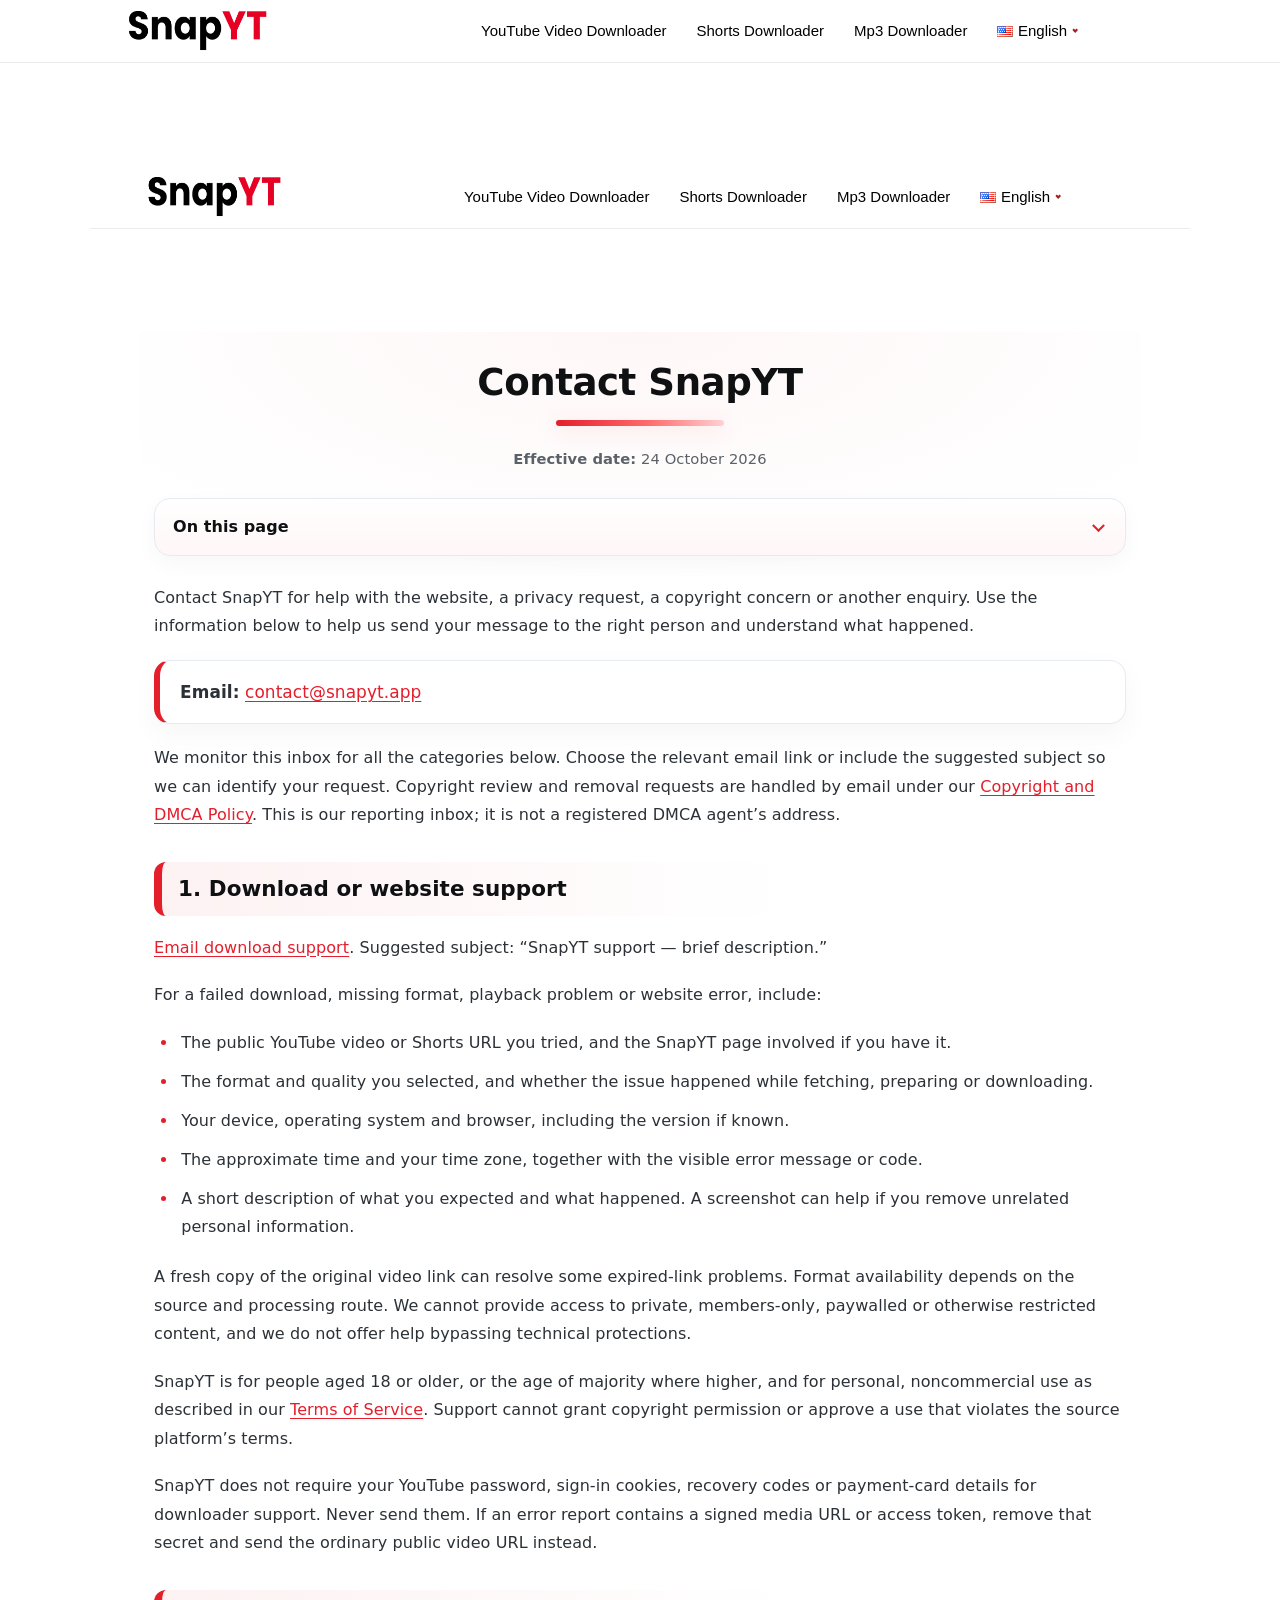
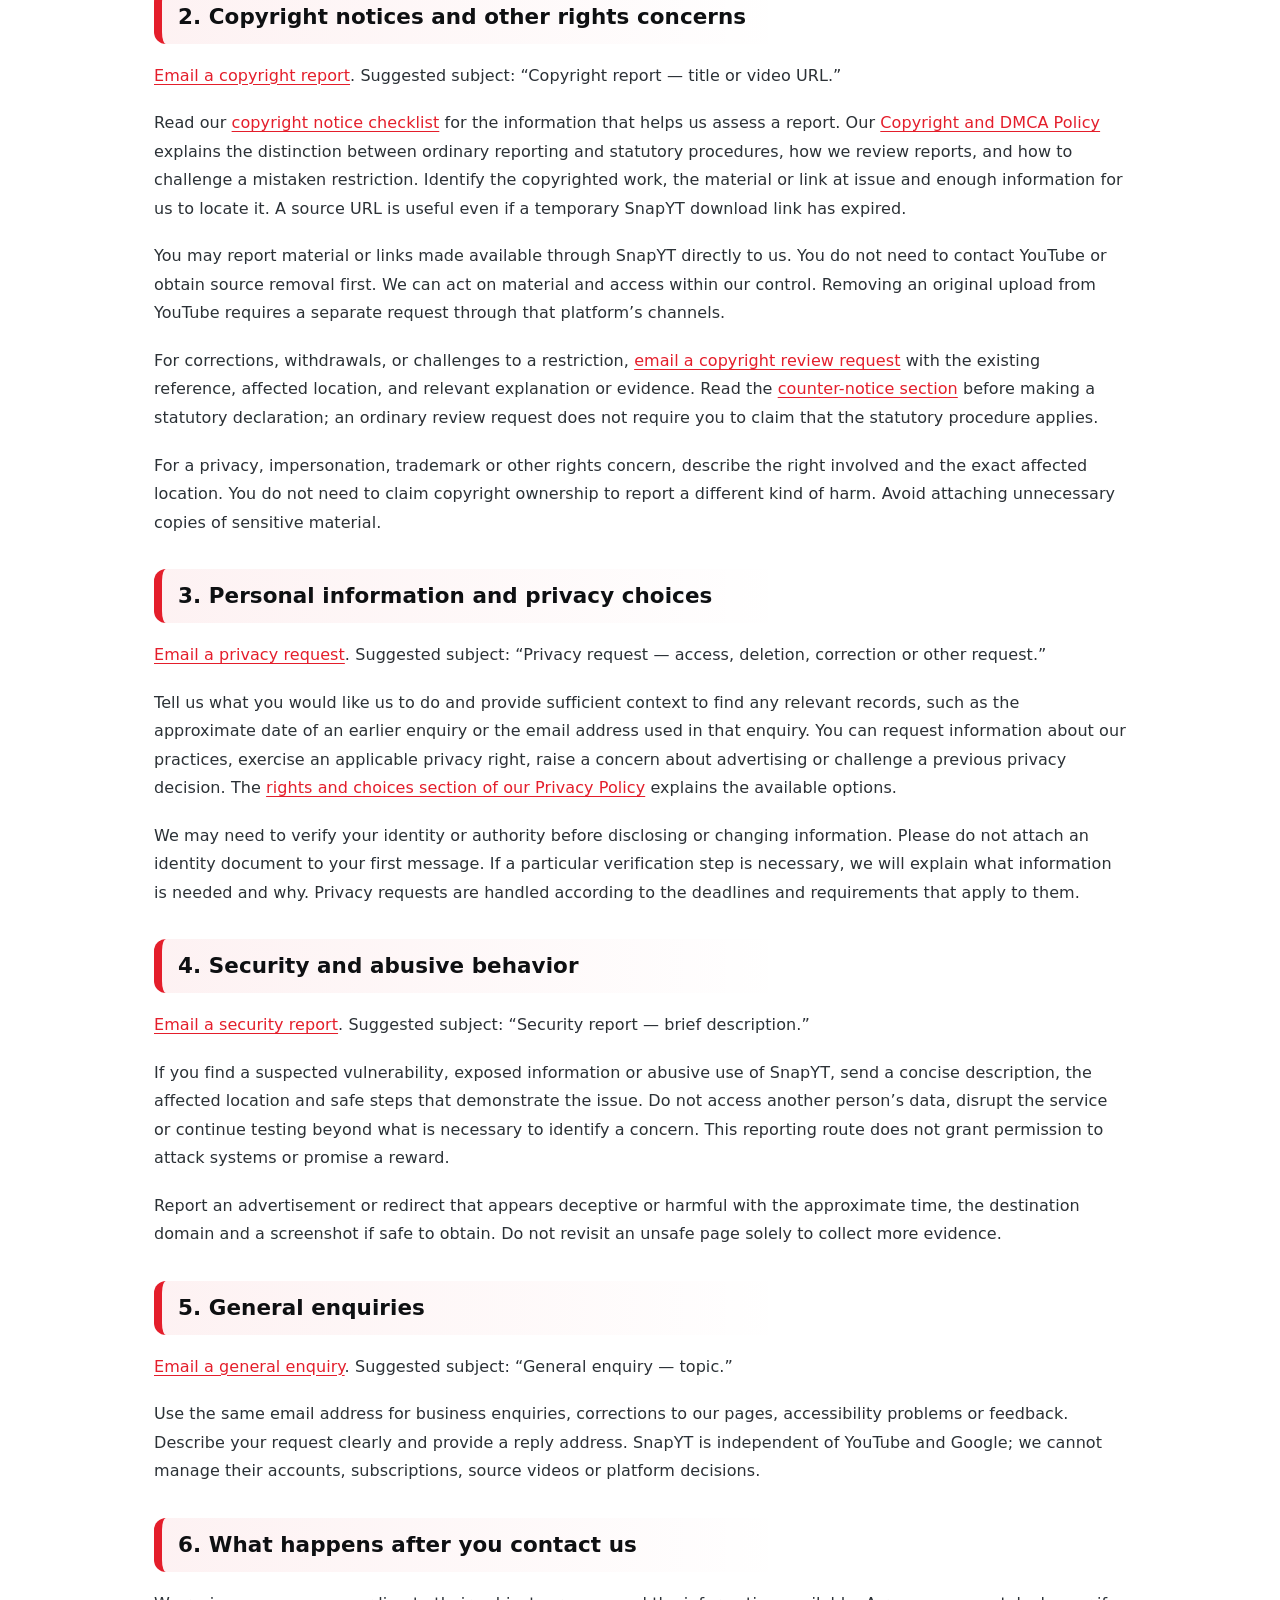
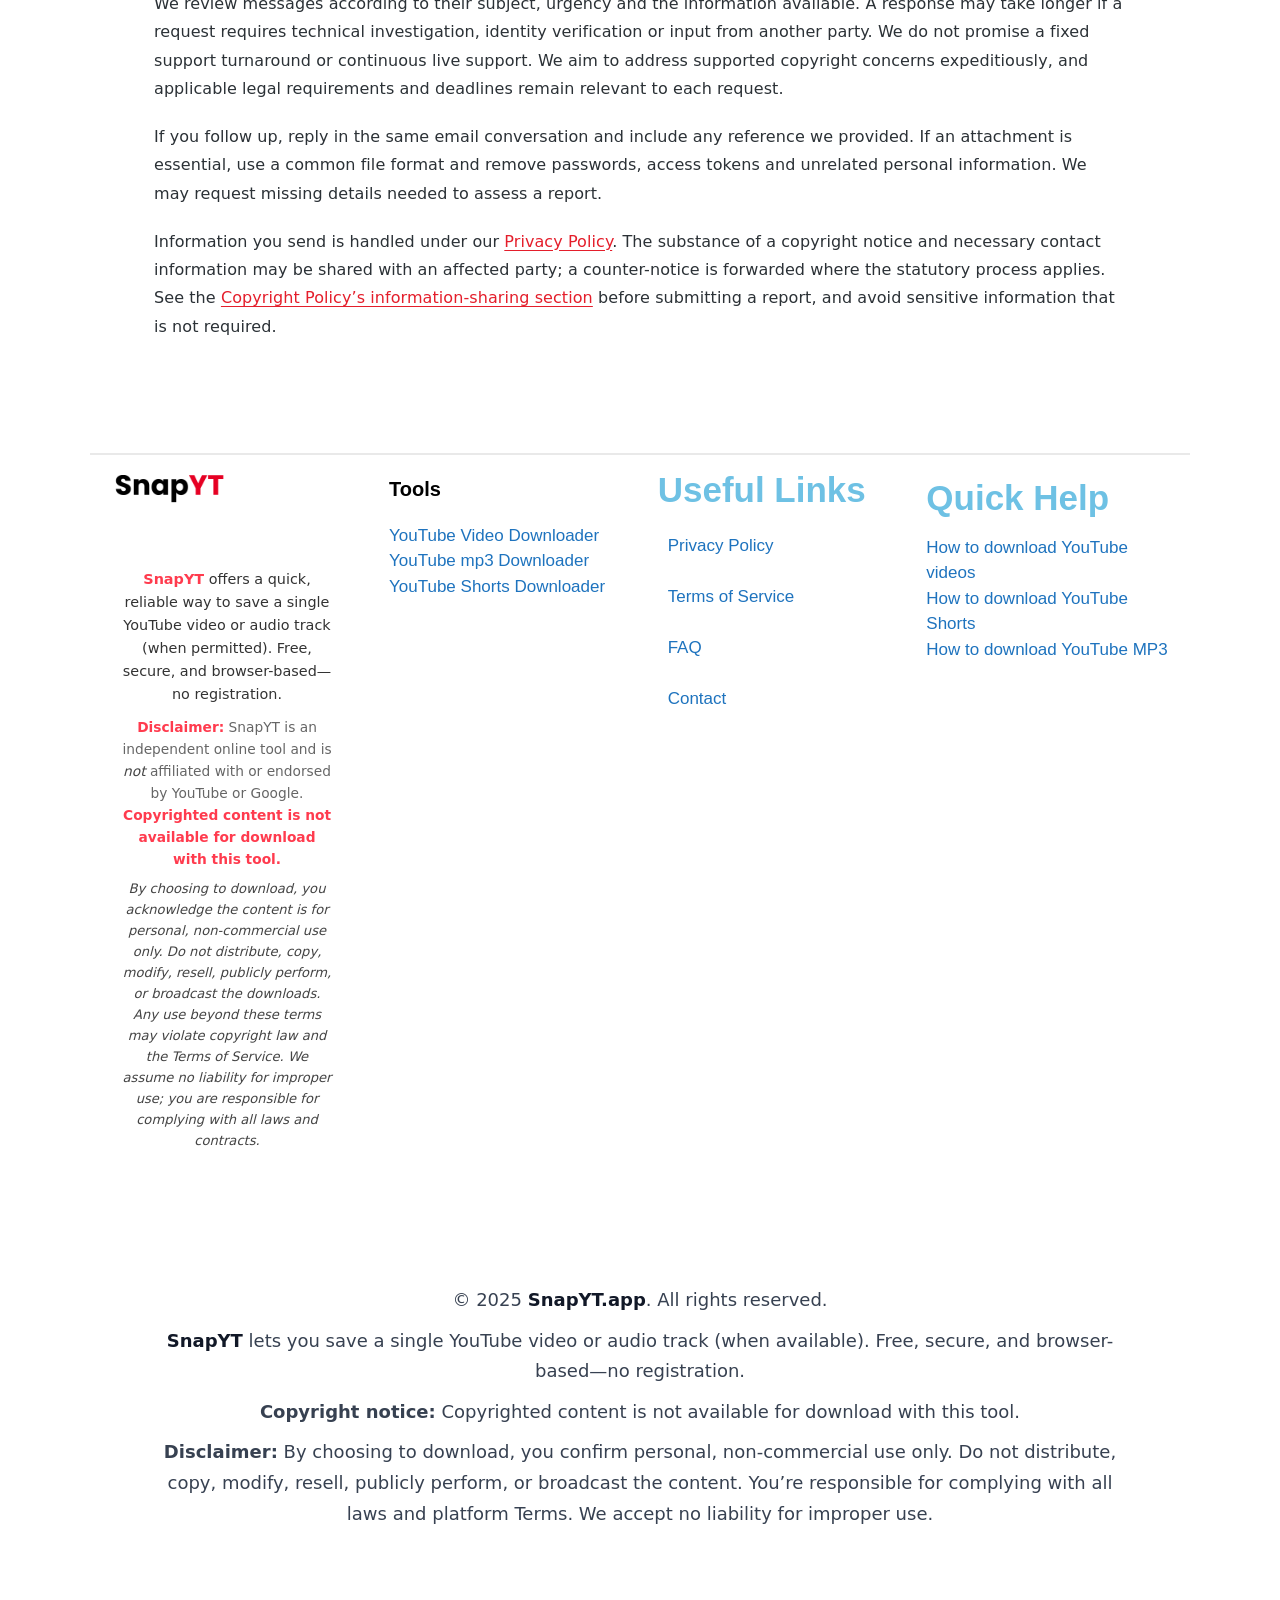
==== contact/index.html @ c09898b3 "Mirror SnapYT landing page as static YouTube-tool site" ====
<!DOCTYPE html>
<html lang="en-US">
<head>
	<meta charset="UTF-8">
	<meta name='robots' content='noindex, nofollow' />
<meta name="viewport" content="width=device-width, initial-scale=1">
	<!-- This site is optimized with the Yoast SEO plugin v28.6 - https://yoast.com/product/yoast-seo-wordpress/ -->
	<title>Contact - SnapYT.App</title>
	<meta property="og:locale" content="en_US" />
	<meta property="og:type" content="article" />
	<meta property="og:title" content="Contact - SnapYT.App" />
	<meta property="og:description" content="Contact SnapYT Effective date: 24 October 2026 On this page 1. Download or website support 2. Copyright notices and other rights concerns 3. Personal information and privacy choices 4. Security and abusive behavior 5. General enquiries 6. What happens after you contact us Contact SnapYT for help with the website, a privacy request, a copyright ... Read more" />
	<meta property="og:url" content="index.html" />
	<meta property="og:site_name" content="SnapYT.App" />
	<meta property="article:modified_time" content="2026-10-23T21:21:05+00:00" />
	<meta property="og:image" content="../wp-content/uploads/2025/10/Screenshot-2025-10-27-at-2.28.49-AM-scaled.png" />
	<meta property="og:image:width" content="2560" />
	<meta property="og:image:height" content="1422" />
	<meta property="og:image:type" content="image/png" />
	<meta name="twitter:card" content="summary_large_image" />
	<meta name="twitter:label1" content="Est. reading time" />
	<meta name="twitter:data1" content="5 minutes" />
	<script type="application/ld+json" class="yoast-schema-graph">{"@context":"https:\/\/schema.org","@graph":[{"@type":"WebPage","@id":"https:\/\/www.snapyt.app\/contact\/","url":"https:\/\/www.snapyt.app\/contact\/","name":"Contact - SnapYT.App","isPartOf":{"@id":"https:\/\/www.snapyt.app\/#website"},"datePublished":"2026-10-23T21:20:46+00:00","dateModified":"2026-10-23T21:21:05+00:00","breadcrumb":{"@id":"https:\/\/www.snapyt.app\/contact\/#breadcrumb"},"inLanguage":"en-US","potentialAction":[{"@type":"ReadAction","target":["https:\/\/www.snapyt.app\/contact\/"]}]},{"@type":"BreadcrumbList","@id":"https:\/\/www.snapyt.app\/contact\/#breadcrumb","itemListElement":[{"@type":"ListItem","position":1,"name":"Home","item":"https:\/\/www.snapyt.app\/"},{"@type":"ListItem","position":2,"name":"Contact"}]},{"@type":"WebSite","@id":"https:\/\/www.snapyt.app\/#website","url":"https:\/\/www.snapyt.app\/","name":"SnapYT","description":"Save YouTube videos fast with SnapYT: paste a link to get MP4 or audio. HD\/4K when available. Private, no login; works on mobile &amp; desktop.","publisher":{"@id":"https:\/\/www.snapyt.app\/#organization"},"alternateName":"YouTube Downloader","potentialAction":[{"@type":"SearchAction","target":{"@type":"EntryPoint","urlTemplate":"https:\/\/www.snapyt.app\/?s={search_term_string}"},"query-input":{"@type":"PropertyValueSpecification","valueRequired":true,"valueName":"search_term_string"}}],"inLanguage":"en-US"},{"@type":"Organization","@id":"https:\/\/www.snapyt.app\/#organization","name":"SnapYT","alternateName":"YouTube Downloader","url":"https:\/\/www.snapyt.app\/","logo":{"@type":"ImageObject","inLanguage":"en-US","@id":"https:\/\/www.snapyt.app\/#\/schema\/logo\/image\/","url":"wp-content/uploads\/2025\/10\/Copy-of-Copy-of-Copy-of-SnapSave2.png","contentUrl":"wp-content/uploads\/2025\/10\/Copy-of-Copy-of-Copy-of-SnapSave2.png","width":350,"height":70,"caption":"SnapYT"},"image":{"@id":"https:\/\/www.snapyt.app\/#\/schema\/logo\/image\/"}}]}</script>
	<!-- / Yoast SEO plugin. -->






<style id="wp-img-auto-sizes-contain-inline-css">
img:is([sizes=auto i],[sizes^="auto," i]){contain-intrinsic-size:3000px 1500px}
/*# sourceURL=wp-img-auto-sizes-contain-inline-css */
</style>
<link rel='stylesheet' id='wp-block-library-css' href='../wp-includes/css/dist/block-library/style.min.css' media='all' />
<style id="classic-theme-styles-inline-css">
/*! This file is auto-generated */
.wp-block-button__link{color:#fff;background-color:#32373c;border-radius:9999px;box-shadow:none;text-decoration:none;padding:calc(.667em + 2px) calc(1.333em + 2px);font-size:1.125em}.wp-block-file__button{background:#32373c;color:#fff;text-decoration:none}
/*# sourceURL=/wp-includes/css/classic-themes.min.css */
</style>
<style id="global-styles-inline-css">
:root{--wp--preset--aspect-ratio--square: 1;--wp--preset--aspect-ratio--4-3: 4/3;--wp--preset--aspect-ratio--3-4: 3/4;--wp--preset--aspect-ratio--3-2: 3/2;--wp--preset--aspect-ratio--2-3: 2/3;--wp--preset--aspect-ratio--16-9: 16/9;--wp--preset--aspect-ratio--9-16: 9/16;--wp--preset--color--black: #000000;--wp--preset--color--cyan-bluish-gray: #abb8c3;--wp--preset--color--white: #ffffff;--wp--preset--color--pale-pink: #f78da7;--wp--preset--color--vivid-red: #cf2e2e;--wp--preset--color--luminous-vivid-orange: #ff6900;--wp--preset--color--luminous-vivid-amber: #fcb900;--wp--preset--color--light-green-cyan: #7bdcb5;--wp--preset--color--vivid-green-cyan: #00d084;--wp--preset--color--pale-cyan-blue: #8ed1fc;--wp--preset--color--vivid-cyan-blue: #0693e3;--wp--preset--color--vivid-purple: #9b51e0;--wp--preset--color--contrast: var(--contrast);--wp--preset--color--contrast-2: var(--contrast-2);--wp--preset--color--contrast-3: var(--contrast-3);--wp--preset--color--base: var(--base);--wp--preset--color--base-2: var(--base-2);--wp--preset--color--base-3: var(--base-3);--wp--preset--color--accent: var(--accent);--wp--preset--gradient--vivid-cyan-blue-to-vivid-purple: linear-gradient(135deg,rgb(6,147,227) 0%,rgb(155,81,224) 100%);--wp--preset--gradient--light-green-cyan-to-vivid-green-cyan: linear-gradient(135deg,rgb(122,220,180) 0%,rgb(0,208,130) 100%);--wp--preset--gradient--luminous-vivid-amber-to-luminous-vivid-orange: linear-gradient(135deg,rgb(252,185,0) 0%,rgb(255,105,0) 100%);--wp--preset--gradient--luminous-vivid-orange-to-vivid-red: linear-gradient(135deg,rgb(255,105,0) 0%,rgb(207,46,46) 100%);--wp--preset--gradient--very-light-gray-to-cyan-bluish-gray: linear-gradient(135deg,rgb(238,238,238) 0%,rgb(169,184,195) 100%);--wp--preset--gradient--cool-to-warm-spectrum: linear-gradient(135deg,rgb(74,234,220) 0%,rgb(151,120,209) 20%,rgb(207,42,186) 40%,rgb(238,44,130) 60%,rgb(251,105,98) 80%,rgb(254,248,76) 100%);--wp--preset--gradient--blush-light-purple: linear-gradient(135deg,rgb(255,206,236) 0%,rgb(152,150,240) 100%);--wp--preset--gradient--blush-bordeaux: linear-gradient(135deg,rgb(254,205,165) 0%,rgb(254,45,45) 50%,rgb(107,0,62) 100%);--wp--preset--gradient--luminous-dusk: linear-gradient(135deg,rgb(255,203,112) 0%,rgb(199,81,192) 50%,rgb(65,88,208) 100%);--wp--preset--gradient--pale-ocean: linear-gradient(135deg,rgb(255,245,203) 0%,rgb(182,227,212) 50%,rgb(51,167,181) 100%);--wp--preset--gradient--electric-grass: linear-gradient(135deg,rgb(202,248,128) 0%,rgb(113,206,126) 100%);--wp--preset--gradient--midnight: linear-gradient(135deg,rgb(2,3,129) 0%,rgb(40,116,252) 100%);--wp--preset--font-size--small: 13px;--wp--preset--font-size--medium: 20px;--wp--preset--font-size--large: 36px;--wp--preset--font-size--x-large: 42px;--wp--preset--spacing--20: 0.44rem;--wp--preset--spacing--30: 0.67rem;--wp--preset--spacing--40: 1rem;--wp--preset--spacing--50: 1.5rem;--wp--preset--spacing--60: 2.25rem;--wp--preset--spacing--70: 3.38rem;--wp--preset--spacing--80: 5.06rem;--wp--preset--shadow--natural: 6px 6px 9px rgba(0, 0, 0, 0.2);--wp--preset--shadow--deep: 12px 12px 50px rgba(0, 0, 0, 0.4);--wp--preset--shadow--sharp: 6px 6px 0px rgba(0, 0, 0, 0.2);--wp--preset--shadow--outlined: 6px 6px 0px -3px rgb(255, 255, 255), 6px 6px rgb(0, 0, 0);--wp--preset--shadow--crisp: 6px 6px 0px rgb(0, 0, 0);}.wp-block-button{--wp--preset--dimension--25: 25%;--wp--preset--dimension--50: 50%;--wp--preset--dimension--75: 75%;--wp--preset--dimension--100: 100%;}:where(body) { margin: 0; }:where(.is-layout-flex){gap: 0.5em;}:where(.is-layout-grid){gap: 0.5em;}body .is-layout-flex{display: flex;}.is-layout-flex{flex-wrap: wrap;align-items: center;}.is-layout-flex > :is(*, div){margin: 0;}body .is-layout-grid{display: grid;}.is-layout-grid > :is(*, div){margin: 0;}body{padding-top: 0px;padding-right: 0px;padding-bottom: 0px;padding-left: 0px;}:root :where(.wp-element-button, .wp-block-button__link){background-color: #32373c;border-width: 0;color: #fff;font-family: inherit;font-size: inherit;font-style: inherit;font-weight: inherit;letter-spacing: inherit;line-height: inherit;padding-top: calc(0.667em + 2px);padding-right: calc(1.333em + 2px);padding-bottom: calc(0.667em + 2px);padding-left: calc(1.333em + 2px);text-decoration: none;text-transform: inherit;}.has-black-color{color: var(--wp--preset--color--black) !important;}.has-cyan-bluish-gray-color{color: var(--wp--preset--color--cyan-bluish-gray) !important;}.has-white-color{color: var(--wp--preset--color--white) !important;}.has-pale-pink-color{color: var(--wp--preset--color--pale-pink) !important;}.has-vivid-red-color{color: var(--wp--preset--color--vivid-red) !important;}.has-luminous-vivid-orange-color{color: var(--wp--preset--color--luminous-vivid-orange) !important;}.has-luminous-vivid-amber-color{color: var(--wp--preset--color--luminous-vivid-amber) !important;}.has-light-green-cyan-color{color: var(--wp--preset--color--light-green-cyan) !important;}.has-vivid-green-cyan-color{color: var(--wp--preset--color--vivid-green-cyan) !important;}.has-pale-cyan-blue-color{color: var(--wp--preset--color--pale-cyan-blue) !important;}.has-vivid-cyan-blue-color{color: var(--wp--preset--color--vivid-cyan-blue) !important;}.has-vivid-purple-color{color: var(--wp--preset--color--vivid-purple) !important;}.has-contrast-color{color: var(--wp--preset--color--contrast) !important;}.has-contrast-2-color{color: var(--wp--preset--color--contrast-2) !important;}.has-contrast-3-color{color: var(--wp--preset--color--contrast-3) !important;}.has-base-color{color: var(--wp--preset--color--base) !important;}.has-base-2-color{color: var(--wp--preset--color--base-2) !important;}.has-base-3-color{color: var(--wp--preset--color--base-3) !important;}.has-accent-color{color: var(--wp--preset--color--accent) !important;}.has-black-background-color{background-color: var(--wp--preset--color--black) !important;}.has-cyan-bluish-gray-background-color{background-color: var(--wp--preset--color--cyan-bluish-gray) !important;}.has-white-background-color{background-color: var(--wp--preset--color--white) !important;}.has-pale-pink-background-color{background-color: var(--wp--preset--color--pale-pink) !important;}.has-vivid-red-background-color{background-color: var(--wp--preset--color--vivid-red) !important;}.has-luminous-vivid-orange-background-color{background-color: var(--wp--preset--color--luminous-vivid-orange) !important;}.has-luminous-vivid-amber-background-color{background-color: var(--wp--preset--color--luminous-vivid-amber) !important;}.has-light-green-cyan-background-color{background-color: var(--wp--preset--color--light-green-cyan) !important;}.has-vivid-green-cyan-background-color{background-color: var(--wp--preset--color--vivid-green-cyan) !important;}.has-pale-cyan-blue-background-color{background-color: var(--wp--preset--color--pale-cyan-blue) !important;}.has-vivid-cyan-blue-background-color{background-color: var(--wp--preset--color--vivid-cyan-blue) !important;}.has-vivid-purple-background-color{background-color: var(--wp--preset--color--vivid-purple) !important;}.has-contrast-background-color{background-color: var(--wp--preset--color--contrast) !important;}.has-contrast-2-background-color{background-color: var(--wp--preset--color--contrast-2) !important;}.has-contrast-3-background-color{background-color: var(--wp--preset--color--contrast-3) !important;}.has-base-background-color{background-color: var(--wp--preset--color--base) !important;}.has-base-2-background-color{background-color: var(--wp--preset--color--base-2) !important;}.has-base-3-background-color{background-color: var(--wp--preset--color--base-3) !important;}.has-accent-background-color{background-color: var(--wp--preset--color--accent) !important;}.has-black-border-color{border-color: var(--wp--preset--color--black) !important;}.has-cyan-bluish-gray-border-color{border-color: var(--wp--preset--color--cyan-bluish-gray) !important;}.has-white-border-color{border-color: var(--wp--preset--color--white) !important;}.has-pale-pink-border-color{border-color: var(--wp--preset--color--pale-pink) !important;}.has-vivid-red-border-color{border-color: var(--wp--preset--color--vivid-red) !important;}.has-luminous-vivid-orange-border-color{border-color: var(--wp--preset--color--luminous-vivid-orange) !important;}.has-luminous-vivid-amber-border-color{border-color: var(--wp--preset--color--luminous-vivid-amber) !important;}.has-light-green-cyan-border-color{border-color: var(--wp--preset--color--light-green-cyan) !important;}.has-vivid-green-cyan-border-color{border-color: var(--wp--preset--color--vivid-green-cyan) !important;}.has-pale-cyan-blue-border-color{border-color: var(--wp--preset--color--pale-cyan-blue) !important;}.has-vivid-cyan-blue-border-color{border-color: var(--wp--preset--color--vivid-cyan-blue) !important;}.has-vivid-purple-border-color{border-color: var(--wp--preset--color--vivid-purple) !important;}.has-contrast-border-color{border-color: var(--wp--preset--color--contrast) !important;}.has-contrast-2-border-color{border-color: var(--wp--preset--color--contrast-2) !important;}.has-contrast-3-border-color{border-color: var(--wp--preset--color--contrast-3) !important;}.has-base-border-color{border-color: var(--wp--preset--color--base) !important;}.has-base-2-border-color{border-color: var(--wp--preset--color--base-2) !important;}.has-base-3-border-color{border-color: var(--wp--preset--color--base-3) !important;}.has-accent-border-color{border-color: var(--wp--preset--color--accent) !important;}.has-vivid-cyan-blue-to-vivid-purple-gradient-background{background: var(--wp--preset--gradient--vivid-cyan-blue-to-vivid-purple) !important;}.has-light-green-cyan-to-vivid-green-cyan-gradient-background{background: var(--wp--preset--gradient--light-green-cyan-to-vivid-green-cyan) !important;}.has-luminous-vivid-amber-to-luminous-vivid-orange-gradient-background{background: var(--wp--preset--gradient--luminous-vivid-amber-to-luminous-vivid-orange) !important;}.has-luminous-vivid-orange-to-vivid-red-gradient-background{background: var(--wp--preset--gradient--luminous-vivid-orange-to-vivid-red) !important;}.has-very-light-gray-to-cyan-bluish-gray-gradient-background{background: var(--wp--preset--gradient--very-light-gray-to-cyan-bluish-gray) !important;}.has-cool-to-warm-spectrum-gradient-background{background: var(--wp--preset--gradient--cool-to-warm-spectrum) !important;}.has-blush-light-purple-gradient-background{background: var(--wp--preset--gradient--blush-light-purple) !important;}.has-blush-bordeaux-gradient-background{background: var(--wp--preset--gradient--blush-bordeaux) !important;}.has-luminous-dusk-gradient-background{background: var(--wp--preset--gradient--luminous-dusk) !important;}.has-pale-ocean-gradient-background{background: var(--wp--preset--gradient--pale-ocean) !important;}.has-electric-grass-gradient-background{background: var(--wp--preset--gradient--electric-grass) !important;}.has-midnight-gradient-background{background: var(--wp--preset--gradient--midnight) !important;}.has-small-font-size{font-size: var(--wp--preset--font-size--small) !important;}.has-medium-font-size{font-size: var(--wp--preset--font-size--medium) !important;}.has-large-font-size{font-size: var(--wp--preset--font-size--large) !important;}.has-x-large-font-size{font-size: var(--wp--preset--font-size--x-large) !important;}
:root :where(.wp-block-icon svg){width: 24px;}
:where(.wp-block-gallery.is-layout-flex){gap: var( --wp--style--gallery-gap-default, var( --gallery-block--gutter-size, var( --wp--style--block-gap, 0.5em ) ) );}:where(.wp-block-gallery.is-layout-grid){gap: var( --wp--style--gallery-gap-default, var( --gallery-block--gutter-size, var( --wp--style--block-gap, 0.5em ) ) );}
:where(.wp-block-latest-posts.is-layout-flex){gap: 1.25em;}:where(.wp-block-latest-posts.is-layout-grid){gap: 1.25em;}
:where(.wp-block-post-template.is-layout-flex){gap: 1.25em;}:where(.wp-block-post-template.is-layout-grid){gap: 1.25em;}
:where(.wp-block-term-template.is-layout-flex){gap: 1.25em;}:where(.wp-block-term-template.is-layout-grid){gap: 1.25em;}
:where(.wp-block-columns.is-layout-flex){gap: 2em;}:where(.wp-block-columns.is-layout-grid){gap: 2em;}
:root :where(.wp-block-pullquote){font-size: 1.5em;line-height: 1.6;}
/*# sourceURL=global-styles-inline-css */
</style>
<link rel='stylesheet' id='video-downloader-styles-css' href='../wp-content/plugins/video-downloader 7/assets/css/style.css' media='all' />
<link rel='stylesheet' id='generate-style-css' href='../wp-content/themes/generatepress/assets/css/main.min.css' media='all' />
<style id="generate-style-inline-css">
body{background-color:#ffffff;color:var(--contrast);}a{color:var(--accent);}a{text-decoration:underline;}.entry-title a, .site-branding a, a.button, .wp-block-button__link, .main-navigation a{text-decoration:none;}a:hover, a:focus, a:active{color:var(--contrast);}.wp-block-group__inner-container{max-width:1200px;margin-left:auto;margin-right:auto;}:root{--contrast:#222222;--contrast-2:#575760;--contrast-3:#b2b2be;--base:#f0f0f0;--base-2:#f7f8f9;--base-3:#ffffff;--accent:#1e73be;}:root .has-contrast-color{color:var(--contrast);}:root .has-contrast-background-color{background-color:var(--contrast);}:root .has-contrast-2-color{color:var(--contrast-2);}:root .has-contrast-2-background-color{background-color:var(--contrast-2);}:root .has-contrast-3-color{color:var(--contrast-3);}:root .has-contrast-3-background-color{background-color:var(--contrast-3);}:root .has-base-color{color:var(--base);}:root .has-base-background-color{background-color:var(--base);}:root .has-base-2-color{color:var(--base-2);}:root .has-base-2-background-color{background-color:var(--base-2);}:root .has-base-3-color{color:var(--base-3);}:root .has-base-3-background-color{background-color:var(--base-3);}:root .has-accent-color{color:var(--accent);}:root .has-accent-background-color{background-color:var(--accent);}.top-bar{background-color:#636363;color:#ffffff;}.top-bar a{color:#ffffff;}.top-bar a:hover{color:#303030;}.site-header{background-color:var(--base-3);}.main-title a,.main-title a:hover{color:var(--contrast);}.site-description{color:var(--contrast-2);}.mobile-menu-control-wrapper .menu-toggle,.mobile-menu-control-wrapper .menu-toggle:hover,.mobile-menu-control-wrapper .menu-toggle:focus,.has-inline-mobile-toggle #site-navigation.toggled{background-color:rgba(0, 0, 0, 0.02);}.main-navigation,.main-navigation ul ul{background-color:var(--base-3);}.main-navigation .main-nav ul li a, .main-navigation .menu-toggle, .main-navigation .menu-bar-items{color:var(--contrast);}.main-navigation .main-nav ul li:not([class*="current-menu-"]):hover > a, .main-navigation .main-nav ul li:not([class*="current-menu-"]):focus > a, .main-navigation .main-nav ul li.sfHover:not([class*="current-menu-"]) > a, .main-navigation .menu-bar-item:hover > a, .main-navigation .menu-bar-item.sfHover > a{color:var(--accent);}button.menu-toggle:hover,button.menu-toggle:focus{color:var(--contrast);}.main-navigation .main-nav ul li[class*="current-menu-"] > a{color:var(--accent);}.navigation-search input[type="search"],.navigation-search input[type="search"]:active, .navigation-search input[type="search"]:focus, .main-navigation .main-nav ul li.search-item.active > a, .main-navigation .menu-bar-items .search-item.active > a{color:var(--accent);}.main-navigation ul ul{background-color:var(--base);}.separate-containers .inside-article, .separate-containers .comments-area, .separate-containers .page-header, .one-container .container, .separate-containers .paging-navigation, .inside-page-header{background-color:var(--base-3);}.entry-title a{color:var(--contrast);}.entry-title a:hover{color:var(--contrast-2);}.entry-meta{color:var(--contrast-2);}.sidebar .widget{background-color:var(--base-3);}.footer-widgets{background-color:var(--base-3);}.site-info{background-color:var(--base-3);}input[type="text"],input[type="email"],input[type="url"],input[type="password"],input[type="search"],input[type="tel"],input[type="number"],textarea,select{color:var(--contrast);background-color:var(--base-2);border-color:var(--base);}input[type="text"]:focus,input[type="email"]:focus,input[type="url"]:focus,input[type="password"]:focus,input[type="search"]:focus,input[type="tel"]:focus,input[type="number"]:focus,textarea:focus,select:focus{color:var(--contrast);background-color:var(--base-2);border-color:var(--contrast-3);}button,html input[type="button"],input[type="reset"],input[type="submit"],a.button,a.wp-block-button__link:not(.has-background){color:#ffffff;background-color:#55555e;}button:hover,html input[type="button"]:hover,input[type="reset"]:hover,input[type="submit"]:hover,a.button:hover,button:focus,html input[type="button"]:focus,input[type="reset"]:focus,input[type="submit"]:focus,a.button:focus,a.wp-block-button__link:not(.has-background):active,a.wp-block-button__link:not(.has-background):focus,a.wp-block-button__link:not(.has-background):hover{color:#ffffff;background-color:#3f4047;}a.generate-back-to-top{background-color:rgba( 0,0,0,0.4 );color:#ffffff;}a.generate-back-to-top:hover,a.generate-back-to-top:focus{background-color:rgba( 0,0,0,0.6 );color:#ffffff;}:root{--gp-search-modal-bg-color:var(--base-3);--gp-search-modal-text-color:var(--contrast);--gp-search-modal-overlay-bg-color:rgba(0,0,0,0.2);}@media (max-width:768px){.main-navigation .menu-bar-item:hover > a, .main-navigation .menu-bar-item.sfHover > a{background:none;color:var(--contrast);}}.nav-below-header .main-navigation .inside-navigation.grid-container, .nav-above-header .main-navigation .inside-navigation.grid-container{padding:0px 20px 0px 20px;}.site-main .wp-block-group__inner-container{padding:40px;}.separate-containers .paging-navigation{padding-top:20px;padding-bottom:20px;}.entry-content .alignwide, body:not(.no-sidebar) .entry-content .alignfull{margin-left:-40px;width:calc(100% + 80px);max-width:calc(100% + 80px);}.rtl .menu-item-has-children .dropdown-menu-toggle{padding-left:20px;}.rtl .main-navigation .main-nav ul li.menu-item-has-children > a{padding-right:20px;}@media (max-width:768px){.separate-containers .inside-article, .separate-containers .comments-area, .separate-containers .page-header, .separate-containers .paging-navigation, .one-container .site-content, .inside-page-header{padding:30px;}.site-main .wp-block-group__inner-container{padding:30px;}.inside-top-bar{padding-right:30px;padding-left:30px;}.inside-header{padding-right:30px;padding-left:30px;}.widget-area .widget{padding-top:30px;padding-right:30px;padding-bottom:30px;padding-left:30px;}.footer-widgets-container{padding-top:30px;padding-right:30px;padding-bottom:30px;padding-left:30px;}.inside-site-info{padding-right:30px;padding-left:30px;}.entry-content .alignwide, body:not(.no-sidebar) .entry-content .alignfull{margin-left:-30px;width:calc(100% + 60px);max-width:calc(100% + 60px);}.one-container .site-main .paging-navigation{margin-bottom:20px;}}/* End cached CSS */.is-right-sidebar{width:30%;}.is-left-sidebar{width:30%;}.site-content .content-area{width:100%;}@media (max-width:768px){.main-navigation .menu-toggle,.sidebar-nav-mobile:not(#sticky-placeholder){display:block;}.main-navigation ul,.gen-sidebar-nav,.main-navigation:not(.slideout-navigation):not(.toggled) .main-nav > ul,.has-inline-mobile-toggle #site-navigation .inside-navigation > *:not(.navigation-search):not(.main-nav){display:none;}.nav-align-right .inside-navigation,.nav-align-center .inside-navigation{justify-content:space-between;}.has-inline-mobile-toggle .mobile-menu-control-wrapper{display:flex;flex-wrap:wrap;}.has-inline-mobile-toggle .inside-header{flex-direction:row;text-align:left;flex-wrap:wrap;}.has-inline-mobile-toggle .header-widget,.has-inline-mobile-toggle #site-navigation{flex-basis:100%;}.nav-float-left .has-inline-mobile-toggle #site-navigation{order:10;}}
.elementor-template-full-width .site-content{display:block;}
/*# sourceURL=generate-style-inline-css */
</style>
<link rel='stylesheet' id='elementor-frontend-css' href='../wp-content/plugins/elementor/assets/css/frontend.min.css' media='all' />
<link rel='stylesheet' id='elementor-post-1394-css' href='../wp-content/uploads/elementor/css/post-1394.css' media='all' />
<link rel='stylesheet' id='elementor-post-47-css' href='../wp-content/uploads/elementor/css/post-47.css' media='all' />
<link rel='stylesheet' id='widget-image-css' href='../wp-content/plugins/elementor/assets/css/widget-image.min.css' media='all' />
<link rel='stylesheet' id='ekit-widget-common-css' href='../wp-content/plugins/elementskit-lite/widgets/init/assets/css/common.css' media='all' />
<link rel='stylesheet' id='ekit-nav-menu-css' href='../wp-content/plugins/elementskit-lite/widgets/init/assets/css/nav-menu.css' media='all' />
<link rel='stylesheet' id='elementor-post-77-css' href='../wp-content/uploads/elementor/css/post-77.css' media='all' />
<link rel='stylesheet' id='widget-heading-css' href='../wp-content/plugins/elementor/assets/css/widget-heading.min.css' media='all' />
<link rel='stylesheet' id='elementor-post-24-css' href='../wp-content/uploads/elementor/css/post-24.css' media='all' />
<link rel='stylesheet' id='ekit-header-search-css' href='../wp-content/plugins/elementskit-lite/widgets/init/assets/css/header-search.css' media='all' />
<link rel='stylesheet' id='ekit-header-offcanvas-css' href='../wp-content/plugins/elementskit-lite/widgets/init/assets/css/header-offcanvas.css' media='all' />
<link rel='stylesheet' id='ekit-header-info-css' href='../wp-content/plugins/elementskit-lite/widgets/init/assets/css/header-info.css' media='all' />
<script type='text/javascript'>
		var elementskit = {
			resturl: '',
		}

		</script><script id="jquery-core-js" src="../wp-includes/js/jquery/jquery.min.js"></script>
<script id="jquery-migrate-js" src="../wp-includes/js/jquery/jquery-migrate.min.js"></script>




			<style>
				.e-con.e-parent:nth-of-type(n+4):not(.e-lazyloaded):not(.e-no-lazyload),
				.e-con.e-parent:nth-of-type(n+4):not(.e-lazyloaded):not(.e-no-lazyload) * {
					background-image: none !important;
				}
				@media screen and (max-height: 1024px) {
					.e-con.e-parent:nth-of-type(n+3):not(.e-lazyloaded):not(.e-no-lazyload),
					.e-con.e-parent:nth-of-type(n+3):not(.e-lazyloaded):not(.e-no-lazyload) * {
						background-image: none !important;
					}
				}
				@media screen and (max-height: 640px) {
					.e-con.e-parent:nth-of-type(n+2):not(.e-lazyloaded):not(.e-no-lazyload),
					.e-con.e-parent:nth-of-type(n+2):not(.e-lazyloaded):not(.e-no-lazyload) * {
						background-image: none !important;
					}
				}
			</style>
			<link rel="icon" href="../wp-content/uploads/2025/10/snapyt-150x150.jpg" sizes="32x32" />
<link rel="icon" href="../wp-content/uploads/2025/10/snapyt-300x300.jpg" sizes="192x192" />
<link rel="apple-touch-icon" href="../wp-content/uploads/2025/10/snapyt-300x300.jpg" />
<meta name="msapplication-TileImage" content="../wp-content/uploads/2025/10/snapyt-300x300.jpg" />
<style id="snapyt-menu-arrow">.elementskit-submenu-indicator::before{content:"";display:inline-block;width:.4em;height:.4em;border-right:2px solid currentColor;border-bottom:2px solid currentColor;transform:rotate(45deg);vertical-align:.2em}</style><meta name="google" content="notranslate" />
<meta name="author" content="snapyt" />




<style id="wp-custom-css">
/* Mobile-only overflow / side margin fix */
@media (max-width: 768px) {
  html,
  body {
    max-width: 100% !important;
    overflow-x: hidden !important;
  }

  .ytx-hero,
  .ytx-hero.alignfull,
  .entry-content > .ytx-hero.alignfull,
  .wp-block-post-content > .ytx-hero.alignfull {
    width: 100% !important;
    max-width: 100% !important;
    margin-left: 0 !important;
    margin-right: 0 !important;
    left: auto !important;
    right: auto !important;
    overflow-x: hidden !important;
    box-sizing: border-box !important;
  }

  .ytx-hero *,
  .ytx-hero *::before,
  .ytx-hero *::after {
    box-sizing: border-box !important;
  }

  .ytx-container {
    width: 100% !important;
    max-width: 100% !important;
    padding-left: 12px !important;
    padding-right: 12px !important;
    margin-left: auto !important;
    margin-right: auto !important;
    box-sizing: border-box !important;
  }

  .ytx-form,
  .ytx-input-shell,
  .ytx-input-wrap,
  .ytx-input,
  .ytx-submit-btn,
  .ytx-feature-row,
  .ytx-steps {
    width: 100% !important;
    max-width: 100% !important;
    min-width: 0 !important;
    box-sizing: border-box !important;
  }

  .ytx-feature-row,
  .ytx-steps {
    padding-left: 0 !important;
    padding-right: 0 !important;
    margin-left: 0 !important;
    margin-right: 0 !important;
    overflow-x: hidden !important;
  }

  .ytx-input-tools {
    flex-shrink: 0 !important;
  }
}
</style>
	
	
</head>

<body class="wp-singular page-template-default page page-id-1394 wp-embed-responsive wp-theme-generatepress no-sidebar nav-float-right separate-containers header-aligned-left dropdown-hover elementor-default elementor-kit-24 elementor-page elementor-page-1394" itemtype="https://schema.org/WebPage" itemscope>
	<a class="screen-reader-text skip-link" href="#content" title="Skip to content">Skip to content</a><div class="ekit-template-content-markup ekit-template-content-header">		<div data-elementor-type="wp-post" data-elementor-id="47" class="elementor elementor-47">
				<div class="elementor-element elementor-element-562c9b0b e-flex e-con-boxed e-con e-parent" data-id="562c9b0b" data-element_type="container" data-e-type="container">
					<div class="e-con-inner">
		<div class="elementor-element elementor-element-4b2767c2 e-con-full e-flex e-con e-child" data-id="4b2767c2" data-element_type="container" data-e-type="container">
		<div class="elementor-element elementor-element-7ab31388 e-con-full e-flex e-con e-child" data-id="7ab31388" data-element_type="container" data-e-type="container">
				<div class="elementor-element elementor-element-3c184773 elementor-widget elementor-widget-image" data-id="3c184773" data-element_type="widget" data-e-type="widget" data-widget_type="image.default">
																<a href="https://www.snapyt.app/">
							<img width="350" height="70" src="../wp-content/uploads/2025/10/Copy-of-Copy-of-Copy-of-SnapSave2.png" class="attachment-large size-large wp-image-51" alt="snapyt" srcset="../wp-content/uploads/2025/10/Copy-of-Copy-of-Copy-of-SnapSave2.png 350w, ../wp-content/uploads/2025/10/Copy-of-Copy-of-Copy-of-SnapSave2-300x60.png 300w" sizes="(max-width: 350px) 100vw, 350px" />								</a>
															</div>
				</div>
		<div class="elementor-element elementor-element-7c159476 e-con-full e-flex e-con e-child" data-id="7c159476" data-element_type="container" data-e-type="container">
				<div class="elementor-element elementor-element-3cd52bba elementor-widget elementor-widget-ekit-nav-menu" data-id="3cd52bba" data-element_type="widget" data-e-type="widget" data-widget_type="ekit-nav-menu.default">
				<div class="elementor-widget-container">
							<nav class="ekit-wid-con ekit_menu_responsive_tablet"
			aria-label="enhead"
			data-hamburger-icon=""
			data-hamburger-icon-type="icon"
			data-responsive-breakpoint="1024"
			data-close-on-anchor="no">
			            <button class="elementskit-menu-hamburger elementskit-menu-toggler"  type="button" aria-expanded="false" aria-controls="ekit-megamenu-enhead" aria-label="Menu">
                                    <span class="elementskit-menu-hamburger-icon"></span><span class="elementskit-menu-hamburger-icon"></span><span class="elementskit-menu-hamburger-icon"></span>
                            </button>
            <div id="ekit-megamenu-enhead" class="elementskit-menu-container elementskit-menu-offcanvas-elements elementskit-navbar-nav-default ekit-nav-menu-one-page-no ekit-nav-dropdown-hover"><ul id="menu-enhead" class="elementskit-navbar-nav elementskit-menu-po-right submenu-click-on-icon"><li id="menu-item-118" class="menu-item menu-item-type-post_type menu-item-object-page menu-item-home menu-item-118 nav-item elementskit-mobile-builder-content" data-vertical-menu=750px><a href="https://www.snapyt.app/" class="ekit-menu-nav-link">YouTube Video Downloader</a></li>
<li id="menu-item-122" class="menu-item menu-item-type-post_type menu-item-object-page menu-item-122 nav-item elementskit-mobile-builder-content" data-vertical-menu=750px><a href="https://www.snapyt.app/youtube-shorts-downloader/" class="ekit-menu-nav-link">Shorts Downloader</a></li>
<li id="menu-item-121" class="menu-item menu-item-type-post_type menu-item-object-page menu-item-121 nav-item elementskit-mobile-builder-content" data-vertical-menu=750px><a href="https://www.snapyt.app/youtube-mp3-downloader/" class="ekit-menu-nav-link">mp3 Downloader</a></li>
<li id="menu-item-156" class="pll-parent-menu-item menu-item menu-item-type-custom menu-item-object-custom current-menu-parent menu-item-has-children menu-item-156 nav-item elementskit-dropdown-has relative_position elementskit-dropdown-menu-default_width elementskit-mobile-builder-content" data-vertical-menu=750px><a href="#pll_switcher" class="ekit-menu-nav-link ekit-menu-dropdown-toggle" aria-haspopup="true" aria-expanded="false" aria-controls="ekit-submenu-156"><img src="[data-uri]" alt="" width="16" height="11" style="width: 16px; height: 11px;" /><span style="margin-left:0.3em;">English</span><i aria-hidden="true" class="icon icon-down-arrow1 elementskit-submenu-indicator"></i></a>
<ul class="elementskit-dropdown elementskit-submenu-panel" id="ekit-submenu-156">
	<li id="menu-item-156-en" class="lang-item lang-item-6 lang-item-en current-lang lang-item-first menu-item menu-item-type-custom menu-item-object-custom menu-item-156-en nav-item elementskit-mobile-builder-content" data-vertical-menu=750px><a href="index.html" class="lang-item dropdown-item" lang="en-US" hreflang="en-US"><img src="[data-uri]" alt="" width="16" height="11" style="width: 16px; height: 11px;" /><span style="margin-left:0.3em;">English</span></a>	<li id="menu-item-156-vi" class="lang-item lang-item-9 lang-item-vi no-translation menu-item menu-item-type-custom menu-item-object-custom menu-item-156-vi nav-item elementskit-mobile-builder-content" data-vertical-menu=750px><a href="https://www.snapyt.app/vi/" class="lang-item dropdown-item" lang="vi" hreflang="vi"><img src="[data-uri]" alt="" width="16" height="11" style="width: 16px; height: 11px;" /><span style="margin-left:0.3em;">Tiếng Việt</span></a>	<li id="menu-item-156-es" class="lang-item lang-item-13 lang-item-es no-translation menu-item menu-item-type-custom menu-item-object-custom menu-item-156-es nav-item elementskit-mobile-builder-content" data-vertical-menu=750px><a href="https://www.snapyt.app/es/" class="lang-item dropdown-item" lang="es-ES" hreflang="es-ES"><img src="[data-uri]" alt="" width="16" height="11" style="width: 16px; height: 11px;" /><span style="margin-left:0.3em;">Español</span></a>	<li id="menu-item-156-de" class="lang-item lang-item-17 lang-item-de no-translation menu-item menu-item-type-custom menu-item-object-custom menu-item-156-de nav-item elementskit-mobile-builder-content" data-vertical-menu=750px><a href="https://www.snapyt.app/de/" class="lang-item dropdown-item" lang="de-DE" hreflang="de-DE"><img src="[data-uri]" alt="" width="16" height="11" style="width: 16px; height: 11px;" /><span style="margin-left:0.3em;">Deutsch</span></a>	<li id="menu-item-156-hu" class="lang-item lang-item-21 lang-item-hu no-translation menu-item menu-item-type-custom menu-item-object-custom menu-item-156-hu nav-item elementskit-mobile-builder-content" data-vertical-menu=750px><a href="https://www.snapyt.app/hu/" class="lang-item dropdown-item" lang="hu-HU" hreflang="hu-HU"><img src="[data-uri]" alt="" width="16" height="11" style="width: 16px; height: 11px;" /><span style="margin-left:0.3em;">Magyar</span></a>	<li id="menu-item-156-nl" class="lang-item lang-item-25 lang-item-nl no-translation menu-item menu-item-type-custom menu-item-object-custom menu-item-156-nl nav-item elementskit-mobile-builder-content" data-vertical-menu=750px><a href="https://www.snapyt.app/nl/" class="lang-item dropdown-item" lang="nl-NL" hreflang="nl-NL"><img src="[data-uri]" alt="" width="16" height="11" style="width: 16px; height: 11px;" /><span style="margin-left:0.3em;">Nederlands</span></a>	<li id="menu-item-156-pt" class="lang-item lang-item-29 lang-item-pt no-translation menu-item menu-item-type-custom menu-item-object-custom menu-item-156-pt nav-item elementskit-mobile-builder-content" data-vertical-menu=750px><a href="https://www.snapyt.app/pt/" class="lang-item dropdown-item" lang="pt-PT" hreflang="pt-PT"><img src="[data-uri]" alt="" width="16" height="11" style="width: 16px; height: 11px;" /><span style="margin-left:0.3em;">Português</span></a>	<li id="menu-item-156-tr" class="lang-item lang-item-33 lang-item-tr no-translation menu-item menu-item-type-custom menu-item-object-custom menu-item-156-tr nav-item elementskit-mobile-builder-content" data-vertical-menu=750px><a href="https://www.snapyt.app/tr/" class="lang-item dropdown-item" lang="tr-TR" hreflang="tr-TR"><img src="[data-uri]" alt="" width="16" height="11" style="width: 16px; height: 11px;" /><span style="margin-left:0.3em;">Türkçe</span></a>	<li id="menu-item-156-uk" class="lang-item lang-item-37 lang-item-uk no-translation menu-item menu-item-type-custom menu-item-object-custom menu-item-156-uk nav-item elementskit-mobile-builder-content" data-vertical-menu=750px><a href="https://www.snapyt.app/uk/" class="lang-item dropdown-item" lang="uk" hreflang="uk"><img src="[data-uri]" alt="" width="16" height="11" style="width: 16px; height: 11px;" /><span style="margin-left:0.3em;">Українська</span></a>	<li id="menu-item-156-ar" class="lang-item lang-item-41 lang-item-ar no-translation menu-item menu-item-type-custom menu-item-object-custom menu-item-156-ar nav-item elementskit-mobile-builder-content" data-vertical-menu=750px><a href="https://www.snapyt.app/ar/" class="lang-item dropdown-item" lang="ar" hreflang="ar"><img src="[data-uri]" alt="" width="16" height="11" style="width: 16px; height: 11px;" /><span style="margin-left:0.3em;">العربية</span></a>	<li id="menu-item-156-ja" class="lang-item lang-item-45 lang-item-ja no-translation menu-item menu-item-type-custom menu-item-object-custom menu-item-156-ja nav-item elementskit-mobile-builder-content" data-vertical-menu=750px><a href="https://www.snapyt.app/ja/" class="lang-item dropdown-item" lang="ja" hreflang="ja"><img src="[data-uri]" alt="" width="16" height="11" style="width: 16px; height: 11px;" /><span style="margin-left:0.3em;">日本語</span></a>	<li id="menu-item-156-ro" class="lang-item lang-item-49 lang-item-ro no-translation menu-item menu-item-type-custom menu-item-object-custom menu-item-156-ro nav-item elementskit-mobile-builder-content" data-vertical-menu=750px><a href="https://www.snapyt.app/ro/" class="lang-item dropdown-item" lang="ro-RO" hreflang="ro-RO"><img src="[data-uri]" alt="" width="16" height="11" style="width: 16px; height: 11px;" /><span style="margin-left:0.3em;">Română</span></a>	<li id="menu-item-156-id" class="lang-item lang-item-53 lang-item-id no-translation menu-item menu-item-type-custom menu-item-object-custom menu-item-156-id nav-item elementskit-mobile-builder-content" data-vertical-menu=750px><a href="https://www.snapyt.app/id/" class="lang-item dropdown-item" lang="id-ID" hreflang="id-ID"><img src="[data-uri]" alt="" width="16" height="11" style="width: 16px; height: 11px;" /><span style="margin-left:0.3em;">Bahasa Indonesia</span></a>	<li id="menu-item-156-cs" class="lang-item lang-item-57 lang-item-cs no-translation menu-item menu-item-type-custom menu-item-object-custom menu-item-156-cs nav-item elementskit-mobile-builder-content" data-vertical-menu=750px><a href="https://www.snapyt.app/cs/" class="lang-item dropdown-item" lang="cs-CZ" hreflang="cs-CZ"><img src="[data-uri]" alt="" width="16" height="11" style="width: 16px; height: 11px;" /><span style="margin-left:0.3em;">Čeština</span></a>	<li id="menu-item-156-fr" class="lang-item lang-item-61 lang-item-fr no-translation menu-item menu-item-type-custom menu-item-object-custom menu-item-156-fr nav-item elementskit-mobile-builder-content" data-vertical-menu=750px><a href="https://www.snapyt.app/fr/" class="lang-item dropdown-item" lang="fr-FR" hreflang="fr-FR"><img src="[data-uri]" alt="" width="16" height="11" style="width: 16px; height: 11px;" /><span style="margin-left:0.3em;">Français</span></a>	<li id="menu-item-156-it" class="lang-item lang-item-65 lang-item-it no-translation menu-item menu-item-type-custom menu-item-object-custom menu-item-156-it nav-item elementskit-mobile-builder-content" data-vertical-menu=750px><a href="https://www.snapyt.app/it/" class="lang-item dropdown-item" lang="it-IT" hreflang="it-IT"><img src="[data-uri]" alt="" width="16" height="11" style="width: 16px; height: 11px;" /><span style="margin-left:0.3em;">Italiano</span></a>	<li id="menu-item-156-ms" class="lang-item lang-item-69 lang-item-ms no-translation menu-item menu-item-type-custom menu-item-object-custom menu-item-156-ms nav-item elementskit-mobile-builder-content" data-vertical-menu=750px><a href="https://www.snapyt.app/ms/" class="lang-item dropdown-item" lang="ms-MY" hreflang="ms-MY"><img src="[data-uri]" alt="" width="16" height="11" style="width: 16px; height: 11px;" /><span style="margin-left:0.3em;">Bahasa Melayu</span></a>	<li id="menu-item-156-pl" class="lang-item lang-item-73 lang-item-pl no-translation menu-item menu-item-type-custom menu-item-object-custom menu-item-156-pl nav-item elementskit-mobile-builder-content" data-vertical-menu=750px><a href="https://www.snapyt.app/pl/" class="lang-item dropdown-item" lang="pl-PL" hreflang="pl-PL"><img src="[data-uri]" alt="" width="16" height="11" style="width: 16px; height: 11px;" /><span style="margin-left:0.3em;">Polski</span></a>	<li id="menu-item-156-th" class="lang-item lang-item-77 lang-item-th no-translation menu-item menu-item-type-custom menu-item-object-custom menu-item-156-th nav-item elementskit-mobile-builder-content" data-vertical-menu=750px><a href="https://www.snapyt.app/th/" class="lang-item dropdown-item" lang="th" hreflang="th"><img src="[data-uri]" alt="" width="16" height="11" style="width: 16px; height: 11px;" /><span style="margin-left:0.3em;">ไทย</span></a>	<li id="menu-item-156-el" class="lang-item lang-item-81 lang-item-el no-translation menu-item menu-item-type-custom menu-item-object-custom menu-item-156-el nav-item elementskit-mobile-builder-content" data-vertical-menu=750px><a href="https://www.snapyt.app/el/" class="lang-item dropdown-item" lang="el" hreflang="el"><img src="[data-uri]" alt="" width="16" height="11" style="width: 16px; height: 11px;" /><span style="margin-left:0.3em;">Ελληνικά</span></a>	<li id="menu-item-156-ru" class="lang-item lang-item-85 lang-item-ru no-translation menu-item menu-item-type-custom menu-item-object-custom menu-item-156-ru nav-item elementskit-mobile-builder-content" data-vertical-menu=750px><a href="https://www.snapyt.app/ru/" class="lang-item dropdown-item" lang="ru-RU" hreflang="ru-RU"><img src="[data-uri]" alt="" width="16" height="11" style="width: 16px; height: 11px;" /><span style="margin-left:0.3em;">Русский</span></a>	<li id="menu-item-156-ko" class="lang-item lang-item-89 lang-item-ko no-translation menu-item menu-item-type-custom menu-item-object-custom menu-item-156-ko nav-item elementskit-mobile-builder-content" data-vertical-menu=750px><a href="https://www.snapyt.app/ko/" class="lang-item dropdown-item" lang="ko-KR" hreflang="ko-KR"><img src="[data-uri]" alt="" width="16" height="11" style="width: 16px; height: 11px;" /><span style="margin-left:0.3em;">한국어</span></a>	<li id="menu-item-156-jv" class="lang-item lang-item-93 lang-item-jv no-translation menu-item menu-item-type-custom menu-item-object-custom menu-item-156-jv nav-item elementskit-mobile-builder-content" data-vertical-menu=750px><a href="https://www.snapyt.app/jv/" class="lang-item dropdown-item" lang="jv-ID" hreflang="jv-ID"><img src="[data-uri]" alt="" width="16" height="11" style="width: 16px; height: 11px;" /><span style="margin-left:0.3em;">Basa Jawa</span></a>	<li id="menu-item-156-hi" class="lang-item lang-item-97 lang-item-hi no-translation menu-item menu-item-type-custom menu-item-object-custom menu-item-156-hi nav-item elementskit-mobile-builder-content" data-vertical-menu=750px><a href="https://www.snapyt.app/hi/" class="lang-item dropdown-item" lang="hi-IN" hreflang="hi-IN"><img src="[data-uri]" alt="" width="16" height="11" style="width: 16px; height: 11px;" /><span style="margin-left:0.3em;">हिन्दी</span></a>	<li id="menu-item-156-sk" class="lang-item lang-item-101 lang-item-sk no-translation menu-item menu-item-type-custom menu-item-object-custom menu-item-156-sk nav-item elementskit-mobile-builder-content" data-vertical-menu=750px><a href="https://www.snapyt.app/sk/" class="lang-item dropdown-item" lang="sk-SK" hreflang="sk-SK"><img src="[data-uri]" alt="" width="16" height="11" style="width: 16px; height: 11px;" /><span style="margin-left:0.3em;">Slovenčina</span></a>	<li id="menu-item-156-zh" class="lang-item lang-item-105 lang-item-zh no-translation menu-item menu-item-type-custom menu-item-object-custom menu-item-156-zh nav-item elementskit-mobile-builder-content" data-vertical-menu=750px><a href="https://www.snapyt.app/zh/" class="lang-item dropdown-item" lang="zh-CN" hreflang="zh-CN"><img src="[data-uri]" alt="" width="16" height="11" style="width: 16px; height: 11px;" /><span style="margin-left:0.3em;">中文 (中国)</span></a>	<li id="menu-item-156-bn" class="lang-item lang-item-109 lang-item-bn no-translation menu-item menu-item-type-custom menu-item-object-custom menu-item-156-bn nav-item elementskit-mobile-builder-content" data-vertical-menu=750px><a href="https://www.snapyt.app/bn/" class="lang-item dropdown-item" lang="bn-BD" hreflang="bn-BD"><img src="[data-uri]" alt="" width="16" height="11" style="width: 16px; height: 11px;" /><span style="margin-left:0.3em;">বাংলা</span></a>	<li id="menu-item-156-ur" class="lang-item lang-item-113 lang-item-ur no-translation menu-item menu-item-type-custom menu-item-object-custom menu-item-156-ur nav-item elementskit-mobile-builder-content" data-vertical-menu=750px><a href="https://www.snapyt.app/ur/" class="lang-item dropdown-item" lang="ur" hreflang="ur"><img src="[data-uri]" alt="" width="16" height="11" style="width: 16px; height: 11px;" /><span style="margin-left:0.3em;">اردو</span></a>	<li id="menu-item-156-fa" class="lang-item lang-item-117 lang-item-fa no-translation menu-item menu-item-type-custom menu-item-object-custom menu-item-156-fa nav-item elementskit-mobile-builder-content" data-vertical-menu=750px><a href="https://www.snapyt.app/fa/" class="lang-item dropdown-item" lang="fa-IR" hreflang="fa-IR"><img src="[data-uri]" alt="" width="16" height="11" style="width: 16px; height: 11px;" /><span style="margin-left:0.3em;">فارسی</span></a>	<li id="menu-item-156-sw" class="lang-item lang-item-121 lang-item-sw no-translation menu-item menu-item-type-custom menu-item-object-custom menu-item-156-sw nav-item elementskit-mobile-builder-content" data-vertical-menu=750px><a href="https://www.snapyt.app/sw/" class="lang-item dropdown-item" lang="sw" hreflang="sw"><img src="[data-uri]" alt="" width="16" height="11" style="width: 16px; height: 11px;" /><span style="margin-left:0.3em;">Kiswahili</span></a>	<li id="menu-item-156-tl" class="lang-item lang-item-125 lang-item-tl no-translation menu-item menu-item-type-custom menu-item-object-custom menu-item-156-tl nav-item elementskit-mobile-builder-content" data-vertical-menu=750px><a href="https://www.snapyt.app/tl/" class="lang-item dropdown-item" lang="tl" hreflang="tl"><img src="[data-uri]" alt="" width="16" height="11" style="width: 16px; height: 11px;" /><span style="margin-left:0.3em;">Tagalog</span></a></ul>
</li>
</ul><div class="elementskit-nav-identity-panel"><button class="elementskit-menu-close elementskit-menu-toggler" type="button">X</button></div></div>
			<div class="elementskit-menu-overlay elementskit-menu-offcanvas-elements elementskit-menu-toggler ekit-nav-menu--overlay"></div>        </nav>
						</div>
				</div>
				</div>
				</div>
					</div>
				</div>
				</div>
		</div>
	<div class="site grid-container container hfeed" id="page">
				<div class="site-content" id="content">
			
	<div class="content-area" id="primary">
		<main class="site-main" id="main">
			
<article id="post-1394" class="post-1394 page type-page status-publish" itemtype="https://schema.org/CreativeWork" itemscope>
	<div class="inside-article">
		
			<header class="entry-header">
				<h1 class="entry-title" itemprop="headline">Contact</h1>			</header>

			
		<div class="entry-content" itemprop="text">
					<div data-elementor-type="wp-page" data-elementor-id="1394" class="elementor elementor-1394">
				<div class="elementor-element elementor-element-64e9c9bb e-flex e-con-boxed e-con e-parent" data-id="64e9c9bb" data-element_type="container" data-e-type="container">
					<div class="e-con-inner">
				<div class="elementor-element elementor-element-3df43632 elementor-widget elementor-widget-text-editor" data-id="3df43632" data-element_type="widget" data-e-type="widget" data-widget_type="text-editor.default">
									
<!-- SnapYT: Contact SnapYT — content only -->
<style>
.snapyt-legal{--sl-primary:#E41E2B;--sl-hover:#B71721;--sl-text:#0e1012;--sl-subtle:#2b3136;--sl-muted:#5a6168;--sl-border:#e6ebf2;--sl-wash:rgba(228,30,43,.06);box-sizing:border-box;max-width:1100px;margin:0 auto;padding:24px 14px;color:var(--sl-text);background:radial-gradient(900px 360px at 50% 0,rgba(228,30,43,.035),transparent 70%),#fff;font-family:ui-sans-serif,system-ui,-apple-system,"Segoe UI",Roboto,Arial,sans-serif;font-size:1rem;line-height:1.78;letter-spacing:.005em;-webkit-font-smoothing:antialiased;text-rendering:optimizeLegibility;overflow-wrap:anywhere}
.snapyt-legal *{box-sizing:border-box}
.snapyt-legal .policy-body{max-width:1000px;margin-inline:auto}
.snapyt-legal .policy-title{font-size:clamp(1.65rem,2.9vw,2.6rem);line-height:1.12;margin:6px 0 20px;text-align:center;font-weight:900;letter-spacing:-.012em;text-wrap:balance;color:var(--sl-text)}
.snapyt-legal .policy-title::after{content:"";display:block;width:min(168px,32vw);height:6px;margin:16px auto 0;background:linear-gradient(90deg,var(--sl-primary),#ff6b6b 55%,#ffd0d4);filter:drop-shadow(0 4px 10px rgba(228,30,43,.15));border-radius:999px}
.snapyt-legal p{margin:0 0 1.2em;color:var(--sl-subtle);line-height:1.78}
.snapyt-legal a{color:var(--sl-primary);text-decoration:underline;text-underline-offset:.18em}
.snapyt-legal a:hover{color:var(--sl-hover)}
.snapyt-legal a:focus-visible,.snapyt-legal summary:focus-visible,.snapyt-legal [tabindex]:focus-visible{outline:2px solid var(--sl-primary);outline-offset:4px;border-radius:4px;box-shadow:0 0 0 3px rgba(228,30,43,.15)}
.snapyt-legal .policy-date{text-align:center;font-size:.92em;color:var(--sl-muted);margin:0 0 26px}
.snapyt-legal h2{font-weight:830;font-size:clamp(1.12rem,2vw,1.34rem);line-height:1.4;margin:32px 0 18px;padding:12px 16px;border:0;border-left:8px solid var(--sl-primary);background:linear-gradient(90deg,var(--sl-wash),transparent 65%);border-radius:12px;scroll-margin-top:88px;color:var(--sl-text)}
.snapyt-legal h3{font-size:1.08em;font-weight:760;line-height:1.45;margin:1.6em 0 .65em;color:var(--sl-text)}
.snapyt-legal h3::after{content:"";display:block;width:48px;height:2px;background:var(--sl-primary);border-radius:999px;margin:.45rem 0 0;opacity:.35}
.snapyt-legal ul,.snapyt-legal ol{padding-inline-start:1.5em;margin:0 0 1.35em}
.snapyt-legal li{padding-inline-start:.2em;margin:0 0 .65em;color:var(--sl-subtle);line-height:1.78}
.snapyt-legal li::marker{color:var(--sl-primary)}
.snapyt-legal .policy-contents{border:1px solid var(--sl-border);border-radius:16px;background:linear-gradient(180deg,#fff,#fff6f7);margin:0 0 28px;box-shadow:0 8px 22px rgba(0,0,0,.035)}
.snapyt-legal .policy-contents summary{position:relative;list-style:none;padding:16px 52px 16px 18px;font-weight:760;cursor:pointer;border-radius:16px;color:var(--sl-text);line-height:1.5}
.snapyt-legal .policy-contents summary::-webkit-details-marker{display:none}
.snapyt-legal .p<!DOCTYPE html>
<html lang="en-US">
<head>
	<meta charset="UTF-8">
	<meta name='robots' content='noindex, nofollow' />
<meta name="viewport" content="width=device-width, initial-scale=1">
	<!-- This site is optimized with the Yoast SEO plugin v28.6 - https://yoast.com/product/yoast-seo-wordpress/ -->
	<title>Contact - SnapYT.App</title>
	<meta property="og:locale" content="en_US" />
	<meta property="og:type" content="article" />
	<meta property="og:title" content="Contact - SnapYT.App" />
	<meta property="og:description" content="Contact SnapYT Effective date: 24 October 2026 On this page 1. Download or website support 2. Copyright notices and other rights concerns 3. Personal information and privacy choices 4. Security and abusive behavior 5. General enquiries 6. What happens after you contact us Contact SnapYT for help with the website, a privacy request, a copyright ... Read more" />
	<meta property="og:url" content="index.html" />
	<meta property="og:site_name" content="SnapYT.App" />
	<meta property="article:modified_time" content="2026-10-23T21:21:05+00:00" />
	<meta property="og:image" content="../wp-content/uploads/2025/10/Screenshot-2025-10-27-at-2.28.49-AM-scaled.png" />
	<meta property="og:image:width" content="2560" />
	<meta property="og:image:height" content="1422" />
	<meta property="og:image:type" content="image/png" />
	<meta name="twitter:card" content="summary_large_image" />
	<meta name="twitter:label1" content="Est. reading time" />
	<meta name="twitter:data1" content="5 minutes" />
	<script type="application/ld+json" class="yoast-schema-graph">{"@context":"https:\/\/schema.org","@graph":[{"@type":"WebPage","@id":"https:\/\/www.snapyt.app\/contact\/","url":"https:\/\/www.snapyt.app\/contact\/","name":"Contact - SnapYT.App","isPartOf":{"@id":"https:\/\/www.snapyt.app\/#website"},"datePublished":"2026-10-23T21:20:46+00:00","dateModified":"2026-10-23T21:21:05+00:00","breadcrumb":{"@id":"https:\/\/www.snapyt.app\/contact\/#breadcrumb"},"inLanguage":"en-US","potentialAction":[{"@type":"ReadAction","target":["https:\/\/www.snapyt.app\/contact\/"]}]},{"@type":"BreadcrumbList","@id":"https:\/\/www.snapyt.app\/contact\/#breadcrumb","itemListElement":[{"@type":"ListItem","position":1,"name":"Home","item":"https:\/\/www.snapyt.app\/"},{"@type":"ListItem","position":2,"name":"Contact"}]},{"@type":"WebSite","@id":"https:\/\/www.snapyt.app\/#website","url":"https:\/\/www.snapyt.app\/","name":"SnapYT","description":"Save YouTube videos fast with SnapYT: paste a link to get MP4 or audio. HD\/4K when available. Private, no login; works on mobile &amp; desktop.","publisher":{"@id":"https:\/\/www.snapyt.app\/#organization"},"alternateName":"YouTube Downloader","potentialAction":[{"@type":"SearchAction","target":{"@type":"EntryPoint","urlTemplate":"https:\/\/www.snapyt.app\/?s={search_term_string}"},"query-input":{"@type":"PropertyValueSpecification","valueRequired":true,"valueName":"search_term_string"}}],"inLanguage":"en-US"},{"@type":"Organization","@id":"https:\/\/www.snapyt.app\/#organization","name":"SnapYT","alternateName":"YouTube Downloader","url":"https:\/\/www.snapyt.app\/","logo":{"@type":"ImageObject","inLanguage":"en-US","@id":"https:\/\/www.snapyt.app\/#\/schema\/logo\/image\/","url":"wp-content/uploads\/2025\/10\/Copy-of-Copy-of-Copy-of-SnapSave2.png","contentUrl":"wp-content/uploads\/2025\/10\/Copy-of-Copy-of-Copy-of-SnapSave2.png","width":350,"height":70,"caption":"SnapYT"},"image":{"@id":"https:\/\/www.snapyt.app\/#\/schema\/logo\/image\/"}}]}</script>
	<!-- / Yoast SEO plugin. -->






<style id="wp-img-auto-sizes-contain-inline-css">
img:is([sizes=auto i],[sizes^="auto," i]){contain-intrinsic-size:3000px 1500px}
/*# sourceURL=wp-img-auto-sizes-contain-inline-css */
</style>
<link rel='stylesheet' id='wp-block-library-css' href='../wp-includes/css/dist/block-library/style.min.css' media='all' />
<style id="classic-theme-styles-inline-css">
/*! This file is auto-generated */
.wp-block-button__link{color:#fff;background-color:#32373c;border-radius:9999px;box-shadow:none;text-decoration:none;padding:calc(.667em + 2px) calc(1.333em + 2px);font-size:1.125em}.wp-block-file__button{background:#32373c;color:#fff;text-decoration:none}
/*# sourceURL=/wp-includes/css/classic-themes.min.css */
</style>
<style id="global-styles-inline-css">
:root{--wp--preset--aspect-ratio--square: 1;--wp--preset--aspect-ratio--4-3: 4/3;--wp--preset--aspect-ratio--3-4: 3/4;--wp--preset--aspect-ratio--3-2: 3/2;--wp--preset--aspect-ratio--2-3: 2/3;--wp--preset--aspect-ratio--16-9: 16/9;--wp--preset--aspect-ratio--9-16: 9/16;--wp--preset--color--black: #000000;--wp--preset--color--cyan-bluish-gray: #abb8c3;--wp--preset--color--white: #ffffff;--wp--preset--color--pale-pink: #f78da7;--wp--preset--color--vivid-red: #cf2e2e;--wp--preset--color--luminous-vivid-orange: #ff6900;--wp--preset--color--luminous-vivid-amber: #fcb900;--wp--preset--color--light-green-cyan: #7bdcb5;--wp--preset--color--vivid-green-cyan: #00d084;--wp--preset--color--pale-cyan-blue: #8ed1fc;--wp--preset--color--vivid-cyan-blue: #0693e3;--wp--preset--color--vivid-purple: #9b51e0;--wp--preset--color--contrast: var(--contrast);--wp--preset--color--contrast-2: var(--contrast-2);--wp--preset--color--contrast-3: var(--contrast-3);--wp--preset--color--base: var(--base);--wp--preset--color--base-2: var(--base-2);--wp--preset--color--base-3: var(--base-3);--wp--preset--color--accent: var(--accent);--wp--preset--gradient--vivid-cyan-blue-to-vivid-purple: linear-gradient(135deg,rgb(6,147,227) 0%,rgb(155,81,224) 100%);--wp--preset--gradient--light-green-cyan-to-vivid-green-cyan: linear-gradient(135deg,rgb(122,220,180) 0%,rgb(0,208,130) 100%);--wp--preset--gradient--luminous-vivid-amber-to-luminous-vivid-orange: linear-gradient(135deg,rgb(252,185,0) 0%,rgb(255,105,0) 100%);--wp--preset--gradient--luminous-vivid-orange-to-vivid-red: linear-gradient(135deg,rgb(255,105,0) 0%,rgb(207,46,46) 100%);--wp--preset--gradient--very-light-gray-to-cyan-bluish-gray: linear-gradient(135deg,rgb(238,238,238) 0%,rgb(169,184,195) 100%);--wp--preset--gradient--cool-to-warm-spectrum: linear-gradient(135deg,rgb(74,234,220) 0%,rgb(151,120,209) 20%,rgb(207,42,186) 40%,rgb(238,44,130) 60%,rgb(251,105,98) 80%,rgb(254,248,76) 100%);--wp--preset--gradient--blush-light-purple: linear-gradient(135deg,rgb(255,206,236) 0%,rgb(152,150,240) 100%);--wp--preset--gradient--blush-bordeaux: linear-gradient(135deg,rgb(254,205,165) 0%,rgb(254,45,45) 50%,rgb(107,0,62) 100%);--wp--preset--gradient--luminous-dusk: linear-gradient(135deg,rgb(255,203,112) 0%,rgb(199,81,192) 50%,rgb(65,88,208) 100%);--wp--preset--gradient--pale-ocean: linear-gradient(135deg,rgb(255,245,203) 0%,rgb(182,227,212) 50%,rgb(51,167,181) 100%);--wp--preset--gradient--electric-grass: linear-gradient(135deg,rgb(202,248,128) 0%,rgb(113,206,126) 100%);--wp--preset--gradient--midnight: linear-gradient(135deg,rgb(2,3,129) 0%,rgb(40,116,252) 100%);--wp--preset--font-size--small: 13px;--wp--preset--font-size--medium: 20px;--wp--preset--font-size--large: 36px;--wp--preset--font-size--x-large: 42px;--wp--preset--spacing--20: 0.44rem;--wp--preset--spacing--30: 0.67rem;--wp--preset--spacing--40: 1rem;--wp--preset--spacing--50: 1.5rem;--wp--preset--spacing--60: 2.25rem;--wp--preset--spacing--70: 3.38rem;--wp--preset--spacing--80: 5.06rem;--wp--preset--shadow--natural: 6px 6px 9px rgba(0, 0, 0, 0.2);--wp--preset--shadow--deep: 12px 12px 50px rgba(0, 0, 0, 0.4);--wp--preset--shadow--sharp: 6px 6px 0px rgba(0, 0, 0, 0.2);--wp--preset--shadow--outlined: 6px 6px 0px -3px rgb(255, 255, 255), 6px 6px rgb(0, 0, 0);--wp--preset--shadow--crisp: 6px 6px 0px rgb(0, 0, 0);}.wp-block-button{--wp--preset--dimension--25: 25%;--wp--preset--dimension--50: 50%;--wp--preset--dimension--75: 75%;--wp--preset--dimension--100: 100%;}:where(body) { margin: 0; }:where(.is-layout-flex){gap: 0.5em;}:where(.is-layout-grid){gap: 0.5em;}body .is-layout-flex{display: flex;}.is-layout-flex{flex-wrap: wrap;align-items: center;}.is-layout-flex > :is(*, div){margin: 0;}body .is-layout-grid{display: grid;}.is-layout-grid > :is(*, div){margin: 0;}body{padding-top: 0px;padding-right: 0px;padding-bottom: 0px;padding-left: 0px;}:root :where(.wp-element-button, .wp-block-button__link){background-color: #32373c;border-width: 0;color: #fff;font-family: inherit;font-size: inherit;font-style: inherit;font-weight: inherit;letter-spacing: inherit;line-height: inherit;padding-top: calc(0.667em + 2px);padding-right: calc(1.333em + 2px);padding-bottom: calc(0.667em + 2px);padding-left: calc(1.333em + 2px);text-decoration: none;text-transform: inherit;}.has-black-color{color: var(--wp--preset--color--black) !important;}.has-cyan-bluish-gray-color{color: var(--wp--preset--color--cyan-bluish-gray) !important;}.has-white-color{color: var(--wp--preset--color--white) !important;}.has-pale-pink-color{color: var(--wp--preset--color--pale-pink) !important;}.has-vivid-red-color{color: var(--wp--preset--color--vivid-red) !important;}.has-luminous-vivid-orange-color{color: var(--wp--preset--color--luminous-vivid-orange) !important;}.has-luminous-vivid-amber-color{color: var(--wp--preset--color--luminous-vivid-amber) !important;}.has-light-green-cyan-color{color: var(--wp--preset--color--light-green-cyan) !important;}.has-vivid-green-cyan-color{color: var(--wp--preset--color--vivid-green-cyan) !important;}.has-pale-cyan-blue-color{color: var(--wp--preset--color--pale-cyan-blue) !important;}.has-vivid-cyan-blue-color{color: var(--wp--preset--color--vivid-cyan-blue) !important;}.has-vivid-purple-color{color: var(--wp--preset--color--vivid-purple) !important;}.has-contrast-color{color: var(--wp--preset--color--contrast) !important;}.has-contrast-2-color{color: var(--wp--preset--color--contrast-2) !important;}.has-contrast-3-color{color: var(--wp--preset--color--contrast-3) !important;}.has-base-color{color: var(--wp--preset--color--base) !important;}.has-base-2-color{color: var(--wp--preset--color--base-2) !important;}.has-base-3-color{color: var(--wp--preset--color--base-3) !important;}.has-accent-color{color: var(--wp--preset--color--accent) !important;}.has-black-background-color{background-color: var(--wp--preset--color--black) !important;}.has-cyan-bluish-gray-background-color{background-color: var(--wp--preset--color--cyan-bluish-gray) !important;}.has-white-background-color{background-color: var(--wp--preset--color--white) !important;}.has-pale-pink-background-color{background-color: var(--wp--preset--color--pale-pink) !important;}.has-vivid-red-background-color{background-color: var(--wp--preset--color--vivid-red) !important;}.has-luminous-vivid-orange-background-color{background-color: var(--wp--preset--color--luminous-vivid-orange) !important;}.has-luminous-vivid-amber-background-color{background-color: var(--wp--preset--color--luminous-vivid-amber) !important;}.has-light-green-cyan-background-color{background-color: var(--wp--preset--color--light-green-cyan) !important;}.has-vivid-green-cyan-background-color{background-color: var(--wp--preset--color--vivid-green-cyan) !important;}.has-pale-cyan-blue-background-color{background-color: var(--wp--preset--color--pale-cyan-blue) !important;}.has-vivid-cyan-blue-background-color{background-color: var(--wp--preset--color--vivid-cyan-blue) !important;}.has-vivid-purple-background-color{background-color: var(--wp--preset--color--vivid-purple) !important;}.has-contrast-background-color{background-color: var(--wp--preset--color--contrast) !important;}.has-contrast-2-background-color{background-color: var(--wp--preset--color--contrast-2) !important;}.has-contrast-3-background-color{background-color: var(--wp--preset--color--contrast-3) !important;}.has-base-background-color{background-color: var(--wp--preset--color--base) !important;}.has-base-2-background-color{background-color: var(--wp--preset--color--base-2) !important;}.has-base-3-background-color{background-color: var(--wp--preset--color--base-3) !important;}.has-accent-background-color{background-color: var(--wp--preset--color--accent) !important;}.has-black-border-color{border-color: var(--wp--preset--color--black) !important;}.has-cyan-bluish-gray-border-color{border-color: var(--wp--preset--color--cyan-bluish-gray) !important;}.has-white-border-color{border-color: var(--wp--preset--color--white) !important;}.has-pale-pink-border-color{border-color: var(--wp--preset--color--pale-pink) !important;}.has-vivid-red-border-color{border-color: var(--wp--preset--color--vivid-red) !important;}.has-luminous-vivid-orange-border-color{border-color: var(--wp--preset--color--luminous-vivid-orange) !important;}.has-luminous-vivid-amber-border-color{border-color: var(--wp--preset--color--luminous-vivid-amber) !important;}.has-light-green-cyan-border-color{border-color: var(--wp--preset--color--light-green-cyan) !important;}.has-vivid-green-cyan-border-color{border-color: var(--wp--preset--color--vivid-green-cyan) !important;}.has-pale-cyan-blue-border-color{border-color: var(--wp--preset--color--pale-cyan-blue) !important;}.has-vivid-cyan-blue-border-color{border-color: var(--wp--preset--color--vivid-cyan-blue) !important;}.has-vivid-purple-border-color{border-color: var(--wp--preset--color--vivid-purple) !important;}.has-contrast-border-color{border-color: var(--wp--preset--color--contrast) !important;}.has-contrast-2-border-color{border-color: var(--wp--preset--color--contrast-2) !important;}.has-contrast-3-border-color{border-color: var(--wp--preset--color--contrast-3) !important;}.has-base-border-color{border-color: var(--wp--preset--color--base) !important;}.has-base-2-border-color{border-color: var(--wp--preset--color--base-2) !important;}.has-base-3-border-color{border-color: var(--wp--preset--color--base-3) !important;}.has-accent-border-color{border-color: var(--wp--preset--color--accent) !important;}.has-vivid-cyan-blue-to-vivid-purple-gradient-background{background: var(--wp--preset--gradient--vivid-cyan-blue-to-vivid-purple) !important;}.has-light-green-cyan-to-vivid-green-cyan-gradient-background{background: var(--wp--preset--gradient--light-green-cyan-to-vivid-green-cyan) !important;}.has-luminous-vivid-amber-to-luminous-vivid-orange-gradient-background{background: var(--wp--preset--gradient--luminous-vivid-amber-to-luminous-vivid-orange) !important;}.has-luminous-vivid-orange-to-vivid-red-gradient-background{background: var(--wp--preset--gradient--luminous-vivid-orange-to-vivid-red) !important;}.has-very-light-gray-to-cyan-bluish-gray-gradient-background{background: var(--wp--preset--gradient--very-light-gray-to-cyan-bluish-gray) !important;}.has-cool-to-warm-spectrum-gradient-background{background: var(--wp--preset--gradient--cool-to-warm-spectrum) !important;}.has-blush-light-purple-gradient-background{background: var(--wp--preset--gradient--blush-light-purple) !important;}.has-blush-bordeaux-gradient-background{background: var(--wp--preset--gradient--blush-bordeaux) !important;}.has-luminous-dusk-gradient-background{background: var(--wp--preset--gradient--luminous-dusk) !important;}.has-pale-ocean-gradient-background{background: var(--wp--preset--gradient--pale-ocean) !important;}.has-electric-grass-gradient-background{background: var(--wp--preset--gradient--electric-grass) !important;}.has-midnight-gradient-background{background: var(--wp--preset--gradient--midnight) !important;}.has-small-font-size{font-size: var(--wp--preset--font-size--small) !important;}.has-medium-font-size{font-size: var(--wp--preset--font-size--medium) !important;}.has-large-font-size{font-size: var(--wp--preset--font-size--large) !important;}.has-x-large-font-size{font-size: var(--wp--preset--font-size--x-large) !important;}
:root :where(.wp-block-icon svg){width: 24px;}
:where(.wp-block-gallery.is-layout-flex){gap: var( --wp--style--gallery-gap-default, var( --gallery-block--gutter-size, var( --wp--style--block-gap, 0.5em ) ) );}:where(.wp-block-gallery.is-layout-grid){gap: var( --wp--style--gallery-gap-default, var( --gallery-block--gutter-size, var( --wp--style--block-gap, 0.5em ) ) );}
:where(.wp-block-latest-posts.is-layout-flex){gap: 1.25em;}:where(.wp-block-latest-posts.is-layout-grid){gap: 1.25em;}
:where(.wp-block-post-template.is-layout-flex){gap: 1.25em;}:where(.wp-block-post-template.is-layout-grid){gap: 1.25em;}
:where(.wp-block-term-template.is-layout-flex){gap: 1.25em;}:where(.wp-block-term-template.is-layout-grid){gap: 1.25em;}
:where(.wp-block-columns.is-layout-flex){gap: 2em;}:where(.wp-block-columns.is-layout-grid){gap: 2em;}
:root :where(.wp-block-pullquote){font-size: 1.5em;line-height: 1.6;}
/*# sourceURL=global-styles-inline-css */
</style>
<link rel='stylesheet' id='video-downloader-styles-css' href='../wp-content/plugins/video-downloader 7/assets/css/style.css' media='all' />
<link rel='stylesheet' id='generate-style-css' href='../wp-content/themes/generatepress/assets/css/main.min.css' media='all' />
<style id="generate-style-inline-css">
body{background-color:#ffffff;color:var(--contrast);}a{color:var(--accent);}a{text-decoration:underline;}.entry-title a, .site-branding a, a.button, .wp-block-button__link, .main-navigation a{text-decoration:none;}a:hover, a:focus, a:active{color:var(--contrast);}.wp-block-group__inner-container{max-width:1200px;margin-left:auto;margin-right:auto;}:root{--contrast:#222222;--contrast-2:#575760;--contrast-3:#b2b2be;--base:#f0f0f0;--base-2:#f7f8f9;--base-3:#ffffff;--accent:#1e73be;}:root .has-contrast-color{color:var(--contrast);}:root .has-contrast-background-color{background-color:var(--contrast);}:root .has-contrast-2-color{color:var(--contrast-2);}:root .has-contrast-2-background-color{background-color:var(--contrast-2);}:root .has-contrast-3-color{color:var(--contrast-3);}:root .has-contrast-3-background-color{background-color:var(--contrast-3);}:root .has-base-color{color:var(--base);}:root .has-base-background-color{background-color:var(--base);}:root .has-base-2-color{color:var(--base-2);}:root .has-base-2-background-color{background-color:var(--base-2);}:root .has-base-3-color{color:var(--base-3);}:root .has-base-3-background-color{background-color:var(--base-3);}:root .has-accent-color{color:var(--accent);}:root .has-accent-background-color{background-color:var(--accent);}.top-bar{background-color:#636363;color:#ffffff;}.top-bar a{color:#ffffff;}.top-bar a:hover{color:#303030;}.site-header{background-color:var(--base-3);}.main-title a,.main-title a:hover{color:var(--contrast);}.site-description{color:var(--contrast-2);}.mobile-menu-control-wrapper .menu-toggle,.mobile-menu-control-wrapper .menu-toggle:hover,.mobile-menu-control-wrapper .menu-toggle:focus,.has-inline-mobile-toggle #site-navigation.toggled{background-color:rgba(0, 0, 0, 0.02);}.main-navigation,.main-navigation ul ul{background-color:var(--base-3);}.main-navigation .main-nav ul li a, .main-navigation .menu-toggle, .main-navigation .menu-bar-items{color:var(--contrast);}.main-navigation .main-nav ul li:not([class*="current-menu-"]):hover > a, .main-navigation .main-nav ul li:not([class*="current-menu-"]):focus > a, .main-navigation .main-nav ul li.sfHover:not([class*="current-menu-"]) > a, .main-navigation .menu-bar-item:hover > a, .main-navigation .menu-bar-item.sfHover > a{color:var(--accent);}button.menu-toggle:hover,button.menu-toggle:focus{color:var(--contrast);}.main-navigation .main-nav ul li[class*="current-menu-"] > a{color:var(--accent);}.navigation-search input[type="search"],.navigation-search input[type="search"]:active, .navigation-search input[type="search"]:focus, .main-navigation .main-nav ul li.search-item.active > a, .main-navigation .menu-bar-items .search-item.active > a{color:var(--accent);}.main-navigation ul ul{background-color:var(--base);}.separate-containers .inside-article, .separate-containers .comments-area, .separate-containers .page-header, .one-container .container, .separate-containers .paging-navigation, .inside-page-header{background-color:var(--base-3);}.entry-title a{color:var(--contrast);}.entry-title a:hover{color:var(--contrast-2);}.entry-meta{color:var(--contrast-2);}.sidebar .widget{background-color:var(--base-3);}.footer-widgets{background-color:var(--base-3);}.site-info{background-color:var(--base-3);}input[type="text"],input[type="email"],input[type="url"],input[type="password"],input[type="search"],input[type="tel"],input[type="number"],textarea,select{color:var(--contrast);background-color:var(--base-2);border-color:var(--base);}input[type="text"]:focus,input[type="email"]:focus,input[type="url"]:focus,input[type="password"]:focus,input[type="search"]:focus,input[type="tel"]:focus,input[type="number"]:focus,textarea:focus,select:focus{color:var(--contrast);background-color:var(--base-2);border-color:var(--contrast-3);}button,html input[type="button"],input[type="reset"],input[type="submit"],a.button,a.wp-block-button__link:not(.has-background){color:#ffffff;background-color:#55555e;}button:hover,html input[type="button"]:hover,input[type="reset"]:hover,input[type="submit"]:hover,a.button:hover,button:focus,html input[type="button"]:focus,input[type="reset"]:focus,input[type="submit"]:focus,a.button:focus,a.wp-block-button__link:not(.has-background):active,a.wp-block-button__link:not(.has-background):focus,a.wp-block-button__link:not(.has-background):hover{color:#ffffff;background-color:#3f4047;}a.generate-back-to-top{background-color:rgba( 0,0,0,0.4 );color:#ffffff;}a.generate-back-to-top:hover,a.generate-back-to-top:focus{background-color:rgba( 0,0,0,0.6 );color:#ffffff;}:root{--gp-search-modal-bg-color:var(--base-3);--gp-search-modal-text-color:var(--contrast);--gp-search-modal-overlay-bg-color:rgba(0,0,0,0.2);}@media (max-width:768px){.main-navigation .menu-bar-item:hover > a, .main-navigation .menu-bar-item.sfHover > a{background:none;color:var(--contrast);}}.nav-below-header .main-navigation .inside-navigation.grid-container, .nav-above-header .main-navigation .inside-navigation.grid-container{padding:0px 20px 0px 20px;}.site-main .wp-block-group__inner-container{padding:40px;}.separate-containers .paging-navigation{padding-top:20px;padding-bottom:20px;}.entry-content .alignwide, body:not(.no-sidebar) .entry-content .alignfull{margin-left:-40px;width:calc(100% + 80px);max-width:calc(100% + 80px);}.rtl .menu-item-has-children .dropdown-menu-toggle{padding-left:20px;}.rtl .main-navigation .main-nav ul li.menu-item-has-children > a{padding-right:20px;}@media (max-width:768px){.separate-containers .inside-article, .separate-containers .comments-area, .separate-containers .page-header, .separate-containers .paging-navigation, .one-container .site-content, .inside-page-header{padding:30px;}.site-main .wp-block-group__inner-container{padding:30px;}.inside-top-bar{padding-right:30px;padding-left:30px;}.inside-header{padding-right:30px;padding-left:30px;}.widget-area .widget{padding-top:30px;padding-right:30px;padding-bottom:30px;padding-left:30px;}.footer-widgets-container{padding-top:30px;padding-right:30px;padding-bottom:30px;padding-left:30px;}.inside-site-info{padding-right:30px;padding-left:30px;}.entry-content .alignwide, body:not(.no-sidebar) .entry-content .alignfull{margin-left:-30px;width:calc(100% + 60px);max-width:calc(100% + 60px);}.one-container .site-main .paging-navigation{margin-bottom:20px;}}/* End cached CSS */.is-right-sidebar{width:30%;}.is-left-sidebar{width:30%;}.site-content .content-area{width:100%;}@media (max-width:768px){.main-navigation .menu-toggle,.sidebar-nav-mobile:not(#sticky-placeholder){display:block;}.main-navigation ul,.gen-sidebar-nav,.main-navigation:not(.slideout-navigation):not(.toggled) .main-nav > ul,.has-inline-mobile-toggle #site-navigation .inside-navigation > *:not(.navigation-search):not(.main-nav){display:none;}.nav-align-right .inside-navigation,.nav-align-center .inside-navigation{justify-content:space-between;}.has-inline-mobile-toggle .mobile-menu-control-wrapper{display:flex;flex-wrap:wrap;}.has-inline-mobile-toggle .inside-header{flex-direction:row;text-align:left;flex-wrap:wrap;}.has-inline-mobile-toggle .header-widget,.has-inline-mobile-toggle #site-navigation{flex-basis:100%;}.nav-float-left .has-inline-mobile-toggle #site-navigation{order:10;}}
.elementor-template-full-width .site-content{display:block;}
/*# sourceURL=generate-style-inline-css */
</style>
<link rel='stylesheet' id='elementor-frontend-css' href='../wp-content/plugins/elementor/assets/css/frontend.min.css' media='all' />
<link rel='stylesheet' id='elementor-post-1394-css' href='../wp-content/uploads/elementor/css/post-1394.css' media='all' />
<link rel='stylesheet' id='elementor-post-47-css' href='../wp-content/uploads/elementor/css/post-47.css' media='all' />
<link rel='stylesheet' id='widget-image-css' href='../wp-content/plugins/elementor/assets/css/widget-image.min.css' media='all' />
<link rel='stylesheet' id='ekit-widget-common-css' href='../wp-content/plugins/elementskit-lite/widgets/init/assets/css/common.css' media='all' />
<link rel='stylesheet' id='ekit-nav-menu-css' href='../wp-content/plugins/elementskit-lite/widgets/init/assets/css/nav-menu.css' media='all' />
<link rel='stylesheet' id='elementor-post-77-css' href='../wp-content/uploads/elementor/css/post-77.css' media='all' />
<link rel='stylesheet' id='widget-heading-css' href='../wp-content/plugins/elementor/assets/css/widget-heading.min.css' media='all' />
<link rel='stylesheet' id='elementor-post-24-css' href='../wp-content/uploads/elementor/css/post-24.css' media='all' />
<link rel='stylesheet' id='ekit-header-search-css' href='../wp-content/plugins/elementskit-lite/widgets/init/assets/css/header-search.css' media='all' />
<link rel='stylesheet' id='ekit-header-offcanvas-css' href='../wp-content/plugins/elementskit-lite/widgets/init/assets/css/header-offcanvas.css' media='all' />
<link rel='stylesheet' id='ekit-header-info-css' href='../wp-content/plugins/elementskit-lite/widgets/init/assets/css/header-info.css' media='all' />
<script type='text/javascript'>
		var elementskit = {
			resturl: '',
		}

		</script><script id="jquery-core-js" src="../wp-includes/js/jquery/jquery.min.js"></script>
<script id="jquery-migrate-js" src="../wp-includes/js/jquery/jquery-migrate.min.js"></script>




			<style>
				.e-con.e-parent:nth-of-type(n+4):not(.e-lazyloaded):not(.e-no-lazyload),
				.e-con.e-parent:nth-of-type(n+4):not(.e-lazyloaded):not(.e-no-lazyload) * {
					background-image: none !important;
				}
				@media screen and (max-height: 1024px) {
					.e-con.e-parent:nth-of-type(n+3):not(.e-lazyloaded):not(.e-no-lazyload),
					.e-con.e-parent:nth-of-type(n+3):not(.e-lazyloaded):not(.e-no-lazyload) * {
						background-image: none !important;
					}
				}
				@media screen and (max-height: 640px) {
					.e-con.e-parent:nth-of-type(n+2):not(.e-lazyloaded):not(.e-no-lazyload),
					.e-con.e-parent:nth-of-type(n+2):not(.e-lazyloaded):not(.e-no-lazyload) * {
						background-image: none !important;
					}
				}
			</style>
			<link rel="icon" href="../wp-content/uploads/2025/10/snapyt-150x150.jpg" sizes="32x32" />
<link rel="icon" href="../wp-content/uploads/2025/10/snapyt-300x300.jpg" sizes="192x192" />
<link rel="apple-touch-icon" href="../wp-content/uploads/2025/10/snapyt-300x300.jpg" />
<meta name="msapplication-TileImage" content="../wp-content/uploads/2025/10/snapyt-300x300.jpg" />
<style id="snapyt-menu-arrow">.elementskit-submenu-indicator::before{content:"";display:inline-block;width:.4em;height:.4em;border-right:2px solid currentColor;border-bottom:2px solid currentColor;transform:rotate(45deg);vertical-align:.2em}</style><meta name="google" content="notranslate" />
<meta name="author" content="snapyt" />




<style id="wp-custom-css">
/* Mobile-only overflow / side margin fix */
@media (max-width: 768px) {
  html,
  body {
    max-width: 100% !important;
    overflow-x: hidden !important;
  }

  .ytx-hero,
  .ytx-hero.alignfull,
  .entry-content > .ytx-hero.alignfull,
  .wp-block-post-content > .ytx-hero.alignfull {
    width: 100% !important;
    max-width: 100% !important;
    margin-left: 0 !important;
    margin-right: 0 !important;
    left: auto !important;
    right: auto !important;
    overflow-x: hidden !important;
    box-sizing: border-box !important;
  }

  .ytx-hero *,
  .ytx-hero *::before,
  .ytx-hero *::after {
    box-sizing: border-box !important;
  }

  .ytx-container {
    width: 100% !important;
    max-width: 100% !important;
    padding-left: 12px !important;
    padding-right: 12px !important;
    margin-left: auto !important;
    margin-right: auto !important;
    box-sizing: border-box !important;
  }

  .ytx-form,
  .ytx-input-shell,
  .ytx-input-wrap,
  .ytx-input,
  .ytx-submit-btn,
  .ytx-feature-row,
  .ytx-steps {
    width: 100% !important;
    max-width: 100% !important;
    min-width: 0 !important;
    box-sizing: border-box !important;
  }

  .ytx-feature-row,
  .ytx-steps {
    padding-left: 0 !important;
    padding-right: 0 !important;
    margin-left: 0 !important;
    margin-right: 0 !important;
    overflow-x: hidden !important;
  }

  .ytx-input-tools {
    flex-shrink: 0 !important;
  }
}
</style>
	
	
</head>

<body class="wp-singular page-template-default page page-id-1394 wp-embed-responsive wp-theme-generatepress no-sidebar nav-float-right separate-containers header-aligned-left dropdown-hover elementor-default elementor-kit-24 elementor-page elementor-page-1394" itemtype="https://schema.org/WebPage" itemscope>
	<a class="screen-reader-text skip-link" href="#content" title="Skip to content">Skip to content</a><div class="ekit-template-content-markup ekit-template-content-header">		<div data-elementor-type="wp-post" data-elementor-id="47" class="elementor elementor-47">
				<div class="elementor-element elementor-element-562c9b0b e-flex e-con-boxed e-con e-parent" data-id="562c9b0b" data-element_type="container" data-e-type="container">
					<div class="e-con-inner">
		<div class="elementor-element elementor-element-4b2767c2 e-con-full e-flex e-con e-child" data-id="4b2767c2" data-element_type="container" data-e-type="container">
		<div class="elementor-element elementor-element-7ab31388 e-con-full e-flex e-con e-child" data-id="7ab31388" data-element_type="container" data-e-type="container">
				<div class="elementor-element elementor-element-3c184773 elementor-widget elementor-widget-image" data-id="3c184773" data-element_type="widget" data-e-type="widget" data-widget_type="image.default">
																<a href="https://www.snapyt.app/">
							<img width="350" height="70" src="../wp-content/uploads/2025/10/Copy-of-Copy-of-Copy-of-SnapSave2.png" class="attachment-large size-large wp-image-51" alt="snapyt" srcset="../wp-content/uploads/2025/10/Copy-of-Copy-of-Copy-of-SnapSave2.png 350w, ../wp-content/uploads/2025/10/Copy-of-Copy-of-Copy-of-SnapSave2-300x60.png 300w" sizes="(max-width: 350px) 100vw, 350px" />								</a>
															</div>
				</div>
		<div class="elementor-element elementor-element-7c159476 e-con-full e-flex e-con e-child" data-id="7c159476" data-element_type="container" data-e-type="container">
				<div class="elementor-element elementor-element-3cd52bba elementor-widget elementor-widget-ekit-nav-menu" data-id="3cd52bba" data-element_type="widget" data-e-type="widget" data-widget_type="ekit-nav-menu.default">
				<div class="elementor-widget-container">
							<nav class="ekit-wid-con ekit_menu_responsive_tablet"
			aria-label="enhead"
			data-hamburger-icon=""
			data-hamburger-icon-type="icon"
			data-responsive-breakpoint="1024"
			data-close-on-anchor="no">
			            <button class="elementskit-menu-hamburger elementskit-menu-toggler"  type="button" aria-expanded="false" aria-controls="ekit-megamenu-enhead" aria-label="Menu">
                                    <span class="elementskit-menu-hamburger-icon"></span><span class="elementskit-menu-hamburger-icon"></span><span class="elementskit-menu-hamburger-icon"></span>
                            </button>
            <div id="ekit-megamenu-enhead" class="elementskit-menu-container elementskit-menu-offcanvas-elements elementskit-navbar-nav-default ekit-nav-menu-one-page-no ekit-nav-dropdown-hover"><ul id="menu-enhead" class="elementskit-navbar-nav elementskit-menu-po-right submenu-click-on-icon"><li id="menu-item-118" class="menu-item menu-item-type-post_type menu-item-object-page menu-item-home menu-item-118 nav-item elementskit-mobile-builder-content" data-vertical-menu=750px><a href="https://www.snapyt.app/" class="ekit-menu-nav-link">YouTube Video Downloader</a></li>
<li id="menu-item-122" class="menu-item menu-item-type-post_type menu-item-object-page menu-item-122 nav-item elementskit-mobile-builder-content" data-vertical-menu=750px><a href="https://www.snapyt.app/youtube-shorts-downloader/" class="ekit-menu-nav-link">Shorts Downloader</a></li>
<li id="menu-item-121" class="menu-item menu-item-type-post_type menu-item-object-page menu-item-121 nav-item elementskit-mobile-builder-content" data-vertical-menu=750px><a href="https://www.snapyt.app/youtube-mp3-downloader/" class="ekit-menu-nav-link">mp3 Downloader</a></li>
<li id="menu-item-156" class="pll-parent-menu-item menu-item menu-item-type-custom menu-item-object-custom current-menu-parent menu-item-has-children menu-item-156 nav-item elementskit-dropdown-has relative_position elementskit-dropdown-menu-default_width elementskit-mobile-builder-content" data-vertical-menu=750px><a href="#pll_switcher" class="ekit-menu-nav-link ekit-menu-dropdown-toggle" aria-haspopup="true" aria-expanded="false" aria-controls="ekit-submenu-156"><img src="[data-uri]" alt="" width="16" height="11" style="width: 16px; height: 11px;" /><span style="margin-left:0.3em;">English</span><i aria-hidden="true" class="icon icon-down-arrow1 elementskit-submenu-indicator"></i></a>
<ul class="elementskit-dropdown elementskit-submenu-panel" id="ekit-submenu-156">
	<li id="menu-item-156-en" class="lang-item lang-item-6 lang-item-en current-lang lang-item-first menu-item menu-item-type-custom menu-item-object-custom menu-item-156-en nav-item elementskit-mobile-builder-content" data-vertical-menu=750px><a href="index.html" class="lang-item dropdown-item" lang="en-US" hreflang="en-US"><img src="[data-uri]" alt="" width="16" height="11" style="width: 16px; height: 11px;" /><span style="margin-left:0.3em;">English</span></a>	<li id="menu-item-156-vi" class="lang-item lang-item-9 lang-item-vi no-translation menu-item menu-item-type-custom menu-item-object-custom menu-item-156-vi nav-item elementskit-mobile-builder-content" data-vertical-menu=750px><a href="https://www.snapyt.app/vi/" class="lang-item dropdown-item" lang="vi" hreflang="vi"><img src="[data-uri]" alt="" width="16" height="11" style="width: 16px; height: 11px;" /><span style="margin-left:0.3em;">Tiếng Việt</span></a>	<li id="menu-item-156-es" class="lang-item lang-item-13 lang-item-es no-translation menu-item menu-item-type-custom menu-item-object-custom menu-item-156-es nav-item elementskit-mobile-builder-content" data-vertical-menu=750px><a href="https://www.snapyt.app/es/" class="lang-item dropdown-item" lang="es-ES" hreflang="es-ES"><img src="[data-uri]" alt="" width="16" height="11" style="width: 16px; height: 11px;" /><span style="margin-left:0.3em;">Español</span></a>	<li id="menu-item-156-de" class="lang-item lang-item-17 lang-item-de no-translation menu-item menu-item-type-custom menu-item-object-custom menu-item-156-de nav-item elementskit-mobile-builder-content" data-vertical-menu=750px><a href="https://www.snapyt.app/de/" class="lang-item dropdown-item" lang="de-DE" hreflang="de-DE"><img src="[data-uri]" alt="" width="16" height="11" style="width: 16px; height: 11px;" /><span style="margin-left:0.3em;">Deutsch</span></a>	<li id="menu-item-156-hu" class="lang-item lang-item-21 lang-item-hu no-translation menu-item menu-item-type-custom menu-item-object-custom menu-item-156-hu nav-item elementskit-mobile-builder-content" data-vertical-menu=750px><a href="https://www.snapyt.app/hu/" class="lang-item dropdown-item" lang="hu-HU" hreflang="hu-HU"><img src="[data-uri]" alt="" width="16" height="11" style="width: 16px; height: 11px;" /><span style="margin-left:0.3em;">Magyar</span></a>	<li id="menu-item-156-nl" class="lang-item lang-item-25 lang-item-nl no-translation menu-item menu-item-type-custom menu-item-object-custom menu-item-156-nl nav-item elementskit-mobile-builder-content" data-vertical-menu=750px><a href="https://www.snapyt.app/nl/" class="lang-item dropdown-item" lang="nl-NL" hreflang="nl-NL"><img src="[data-uri]" alt="" width="16" height="11" style="width: 16px; height: 11px;" /><span style="margin-left:0.3em;">Nederlands</span></a>	<li id="menu-item-156-pt" class="lang-item lang-item-29 lang-item-pt no-translation menu-item menu-item-type-custom menu-item-object-custom menu-item-156-pt nav-item elementskit-mobile-builder-content" data-vertical-menu=750px><a href="https://www.snapyt.app/pt/" class="lang-item dropdown-item" lang="pt-PT" hreflang="pt-PT"><img src="[data-uri]" alt="" width="16" height="11" style="width: 16px; height: 11px;" /><span style="margin-left:0.3em;">Português</span></a>	<li id="menu-item-156-tr" class="lang-item lang-item-33 lang-item-tr no-translation menu-item menu-item-type-custom menu-item-object-custom menu-item-156-tr nav-item elementskit-mobile-builder-content" data-vertical-menu=750px><a href="https://www.snapyt.app/tr/" class="lang-item dropdown-item" lang="tr-TR" hreflang="tr-TR"><img src="[data-uri]" alt="" width="16" height="11" style="width: 16px; height: 11px;" /><span style="margin-left:0.3em;">Türkçe</span></a>	<li id="menu-item-156-uk" class="lang-item lang-item-37 lang-item-uk no-translation menu-item menu-item-type-custom menu-item-object-custom menu-item-156-uk nav-item elementskit-mobile-builder-content" data-vertical-menu=750px><a href="https://www.snapyt.app/uk/" class="lang-item dropdown-item" lang="uk" hreflang="uk"><img src="[data-uri]" alt="" width="16" height="11" style="width: 16px; height: 11px;" /><span style="margin-left:0.3em;">Українська</span></a>	<li id="menu-item-156-ar" class="lang-item lang-item-41 lang-item-ar no-translation menu-item menu-item-type-custom menu-item-object-custom menu-item-156-ar nav-item elementskit-mobile-builder-content" data-vertical-menu=750px><a href="https://www.snapyt.app/ar/" class="lang-item dropdown-item" lang="ar" hreflang="ar"><img src="[data-uri]" alt="" width="16" height="11" style="width: 16px; height: 11px;" /><span style="margin-left:0.3em;">العربية</span></a>	<li id="menu-item-156-ja" class="lang-item lang-item-45 lang-item-ja no-translation menu-item menu-item-type-custom menu-item-object-custom menu-item-156-ja nav-item elementskit-mobile-builder-content" data-vertical-menu=750px><a href="https://www.snapyt.app/ja/" class="lang-item dropdown-item" lang="ja" hreflang="ja"><img src="[data-uri]" alt="" width="16" height="11" style="width: 16px; height: 11px;" /><span style="margin-left:0.3em;">日本語</span></a>	<li id="menu-item-156-ro" class="lang-item lang-item-49 lang-item-ro no-translation menu-item menu-item-type-custom menu-item-object-custom menu-item-156-ro nav-item elementskit-mobile-builder-content" data-vertical-menu=750px><a href="https://www.snapyt.app/ro/" class="lang-item dropdown-item" lang="ro-RO" hreflang="ro-RO"><img src="[data-uri]" alt="" width="16" height="11" style="width: 16px; height: 11px;" /><span style="margin-left:0.3em;">Română</span></a>	<li id="menu-item-156-id" class="lang-item lang-item-53 lang-item-id no-translation menu-item menu-item-type-custom menu-item-object-custom menu-item-156-id nav-item elementskit-mobile-builder-content" data-vertical-menu=750px><a href="https://www.snapyt.app/id/" class="lang-item dropdown-item" lang="id-ID" hreflang="id-ID"><img src="[data-uri]" alt="" width="16" height="11" style="width: 16px; height: 11px;" /><span style="margin-left:0.3em;">Bahasa Indonesia</span></a>	<li id="menu-item-156-cs" class="lang-item lang-item-57 lang-item-cs no-translation menu-item menu-item-type-custom menu-item-object-custom menu-item-156-cs nav-item elementskit-mobile-builder-content" data-vertical-menu=750px><a href="https://www.snapyt.app/cs/" class="lang-item dropdown-item" lang="cs-CZ" hreflang="cs-CZ"><img src="[data-uri]" alt="" width="16" height="11" style="width: 16px; height: 11px;" /><span style="margin-left:0.3em;">Čeština</span></a>	<li id="menu-item-156-fr" class="lang-item lang-item-61 lang-item-fr no-translation menu-item menu-item-type-custom menu-item-object-custom menu-item-156-fr nav-item elementskit-mobile-builder-content" data-vertical-menu=750px><a href="https://www.snapyt.app/fr/" class="lang-item dropdown-item" lang="fr-FR" hreflang="fr-FR"><img src="[data-uri]" alt="" width="16" height="11" style="width: 16px; height: 11px;" /><span style="margin-left:0.3em;">Français</span></a>	<li id="menu-item-156-it" class="lang-item lang-item-65 lang-item-it no-translation menu-item menu-item-type-custom menu-item-object-custom menu-item-156-it nav-item elementskit-mobile-builder-content" data-vertical-menu=750px><a href="https://www.snapyt.app/it/" class="lang-item dropdown-item" lang="it-IT" hreflang="it-IT"><img src="[data-uri]" alt="" width="16" height="11" style="width: 16px; height: 11px;" /><span style="margin-left:0.3em;">Italiano</span></a>	<li id="menu-item-156-ms" class="lang-item lang-item-69 lang-item-ms no-translation menu-item menu-item-type-custom menu-item-object-custom menu-item-156-ms nav-item elementskit-mobile-builder-content" data-vertical-menu=750px><a href="https://www.snapyt.app/ms/" class="lang-item dropdown-item" lang="ms-MY" hreflang="ms-MY"><img src="[data-uri]" alt="" width="16" height="11" style="width: 16px; height: 11px;" /><span style="margin-left:0.3em;">Bahasa Melayu</span></a>	<li id="menu-item-156-pl" class="lang-item lang-item-73 lang-item-pl no-translation menu-item menu-item-type-custom menu-item-object-custom menu-item-156-pl nav-item elementskit-mobile-builder-content" data-vertical-menu=750px><a href="https://www.snapyt.app/pl/" class="lang-item dropdown-item" lang="pl-PL" hreflang="pl-PL"><img src="[data-uri]" alt="" width="16" height="11" style="width: 16px; height: 11px;" /><span style="margin-left:0.3em;">Polski</span></a>	<li id="menu-item-156-th" class="lang-item lang-item-77 lang-item-th no-translation menu-item menu-item-type-custom menu-item-object-custom menu-item-156-th nav-item elementskit-mobile-builder-content" data-vertical-menu=750px><a href="https://www.snapyt.app/th/" class="lang-item dropdown-item" lang="th" hreflang="th"><img src="[data-uri]" alt="" width="16" height="11" style="width: 16px; height: 11px;" /><span style="margin-left:0.3em;">ไทย</span></a>	<li id="menu-item-156-el" class="lang-item lang-item-81 lang-item-el no-translation menu-item menu-item-type-custom menu-item-object-custom menu-item-156-el nav-item elementskit-mobile-builder-content" data-vertical-menu=750px><a href="https://www.snapyt.app/el/" class="lang-item dropdown-item" lang="el" hreflang="el"><img src="[data-uri]" alt="" width="16" height="11" style="width: 16px; height: 11px;" /><span style="margin-left:0.3em;">Ελληνικά</span></a>	<li id="menu-item-156-ru" class="lang-item lang-item-85 lang-item-ru no-translation menu-item menu-item-type-custom menu-item-object-custom menu-item-156-ru nav-item elementskit-mobile-builder-content" data-vertical-menu=750px><a href="https://www.snapyt.app/ru/" class="lang-item dropdown-item" lang="ru-RU" hreflang="ru-RU"><img src="[data-uri]" alt="" width="16" height="11" style="width: 16px; height: 11px;" /><span style="margin-left:0.3em;">Русский</span></a>	<li id="menu-item-156-ko" class="lang-item lang-item-89 lang-item-ko no-translation menu-item menu-item-type-custom menu-item-object-custom menu-item-156-ko nav-item elementskit-mobile-builder-content" data-vertical-menu=750px><a href="https://www.snapyt.app/ko/" class="lang-item dropdown-item" lang="ko-KR" hreflang="ko-KR"><img src="[data-uri]" alt="" width="16" height="11" style="width: 16px; height: 11px;" /><span style="margin-left:0.3em;">한국어</span></a>	<li id="menu-item-156-jv" class="lang-item lang-item-93 lang-item-jv no-translation menu-item menu-item-type-custom menu-item-object-custom menu-item-156-jv nav-item elementskit-mobile-builder-content" data-vertical-menu=750px><a href="https://www.snapyt.app/jv/" class="lang-item dropdown-item" lang="jv-ID" hreflang="jv-ID"><img src="[data-uri]" alt="" width="16" height="11" style="width: 16px; height: 11px;" /><span style="margin-left:0.3em;">Basa Jawa</span></a>	<li id="menu-item-156-hi" class="lang-item lang-item-97 lang-item-hi no-translation menu-item menu-item-type-custom menu-item-object-custom menu-item-156-hi nav-item elementskit-mobile-builder-content" data-vertical-menu=750px><a href="https://www.snapyt.app/hi/" class="lang-item dropdown-item" lang="hi-IN" hreflang="hi-IN"><img src="[data-uri]" alt="" width="16" height="11" style="width: 16px; height: 11px;" /><span style="margin-left:0.3em;">हिन्दी</span></a>	<li id="menu-item-156-sk" class="lang-item lang-item-101 lang-item-sk no-translation menu-item menu-item-type-custom menu-item-object-custom menu-item-156-sk nav-item elementskit-mobile-builder-content" data-vertical-menu=750px><a href="https://www.snapyt.app/sk/" class="lang-item dropdown-item" lang="sk-SK" hreflang="sk-SK"><img src="[data-uri]" alt="" width="16" height="11" style="width: 16px; height: 11px;" /><span style="margin-left:0.3em;">Slovenčina</span></a>	<li id="menu-item-156-zh" class="lang-item lang-item-105 lang-item-zh no-translation menu-item menu-item-type-custom menu-item-object-custom menu-item-156-zh nav-item elementskit-mobile-builder-content" data-vertical-menu=750px><a href="https://www.snapyt.app/zh/" class="lang-item dropdown-item" lang="zh-CN" hreflang="zh-CN"><img src="[data-uri]" alt="" width="16" height="11" style="width: 16px; height: 11px;" /><span style="margin-left:0.3em;">中文 (中国)</span></a>	<li id="menu-item-156-bn" class="lang-item lang-item-109 lang-item-bn no-translation menu-item menu-item-type-custom menu-item-object-custom menu-item-156-bn nav-item elementskit-mobile-builder-content" data-vertical-menu=750px><a href="https://www.snapyt.app/bn/" class="lang-item dropdown-item" lang="bn-BD" hreflang="bn-BD"><img src="[data-uri]" alt="" width="16" height="11" style="width: 16px; height: 11px;" /><span style="margin-left:0.3em;">বাংলা</span></a>	<li id="menu-item-156-ur" class="lang-item lang-item-113 lang-item-ur no-translation menu-item menu-item-type-custom menu-item-object-custom menu-item-156-ur nav-item elementskit-mobile-builder-content" data-vertical-menu=750px><a href="https://www.snapyt.app/ur/" class="lang-item dropdown-item" lang="ur" hreflang="ur"><img src="[data-uri]" alt="" width="16" height="11" style="width: 16px; height: 11px;" /><span style="margin-left:0.3em;">اردو</span></a>	<li id="menu-item-156-fa" class="lang-item lang-item-117 lang-item-fa no-translation menu-item menu-item-type-custom menu-item-object-custom menu-item-156-fa nav-item elementskit-mobile-builder-content" data-vertical-menu=750px><a href="https://www.snapyt.app/fa/" class="lang-item dropdown-item" lang="fa-IR" hreflang="fa-IR"><img src="[data-uri]" alt="" width="16" height="11" style="width: 16px; height: 11px;" /><span style="margin-left:0.3em;">فارسی</span></a>	<li id="menu-item-156-sw" class="lang-item lang-item-121 lang-item-sw no-translation menu-item menu-item-type-custom menu-item-object-custom menu-item-156-sw nav-item elementskit-mobile-builder-content" data-vertical-menu=750px><a href="https://www.snapyt.app/sw/" class="lang-item dropdown-item" lang="sw" hreflang="sw"><img src="[data-uri]" alt="" width="16" height="11" style="width: 16px; height: 11px;" /><span style="margin-left:0.3em;">Kiswahili</span></a>	<li id="menu-item-156-tl" class="lang-item lang-item-125 lang-item-tl no-translation menu-item menu-item-type-custom menu-item-object-custom menu-item-156-tl nav-item elementskit-mobile-builder-content" data-vertical-menu=750px><a href="https://www.snapyt.app/tl/" class="lang-item dropdown-item" lang="tl" hreflang="tl"><img src="[data-uri]" alt="" width="16" height="11" style="width: 16px; height: 11px;" /><span style="margin-left:0.3em;">Tagalog</span></a></ul>
</li>
</ul><div class="elementskit-nav-identity-panel"><button class="elementskit-menu-close elementskit-menu-toggler" type="button">X</button></div></div>
			<div class="elementskit-menu-overlay elementskit-menu-offcanvas-elements elementskit-menu-toggler ekit-nav-menu--overlay"></div>        </nav>
						</div>
				</div>
				</div>
				</div>
					</div>
				</div>
				</div>
		</div>
	<div class="site grid-container container hfeed" id="page">
				<div class="site-content" id="content">
			
	<div class="content-area" id="primary">
		<main class="site-main" id="main">
			
<article id="post-1394" class="post-1394 page type-page status-publish" itemtype="https://schema.org/CreativeWork" itemscope>
	<div class="inside-article">
		
			<header class="entry-header">
				<h1 class="entry-title" itemprop="headline">Contact</h1>			</header>

			
		<div class="entry-content" itemprop="text">
					<div data-elementor-type="wp-page" data-elementor-id="1394" class="elementor elementor-1394">
				<div class="elementor-element elementor-element-64e9c9bb e-flex e-con-boxed e-con e-parent" data-id="64e9c9bb" data-element_type="container" data-e-type="container">
					<div class="e-con-inner">
				<div class="elementor-element elementor-element-3df43632 elementor-widget elementor-widget-text-editor" data-id="3df43632" data-element_type="widget" data-e-type="widget" data-widget_type="text-editor.default">
									
<!-- SnapYT: Contact SnapYT — content only -->
<style>
.snapyt-legal{--sl-primary:#E41E2B;--sl-hover:#B71721;--sl-text:#0e1012;--sl-subtle:#2b3136;--sl-muted:#5a6168;--sl-border:#e6ebf2;--sl-wash:rgba(228,30,43,.06);box-sizing:border-box;max-width:1100px;margin:0 auto;padding:24px 14px;color:var(--sl-text);background:radial-gradient(900px 360px at 50% 0,rgba(228,30,43,.035),transparent 70%),#fff;font-family:ui-sans-serif,system-ui,-apple-system,"Segoe UI",Roboto,Arial,sans-serif;font-size:1rem;line-height:1.78;letter-spacing:.005em;-webkit-font-smoothing:antialiased;text-rendering:optimizeLegibility;overflow-wrap:anywhere}
.snapyt-legal *{box-sizing:border-box}
.snapyt-legal .policy-body{max-width:1000px;margin-inline:auto}
.snapyt-legal .policy-title{font-size:clamp(1.65rem,2.9vw,2.6rem);line-height:1.12;margin:6px 0 20px;text-align:center;font-weight:900;letter-spacing:-.012em;text-wrap:balance;color:var(--sl-text)}
.snapyt-legal .policy-title::after{content:"";display:block;width:min(168px,32vw);height:6px;margin:16px auto 0;background:linear-gradient(90deg,var(--sl-primary),#ff6b6b 55%,#ffd0d4);filter:drop-shadow(0 4px 10px rgba(228,30,43,.15));border-radius:999px}
.snapyt-legal p{margin:0 0 1.2em;color:var(--sl-subtle);line-height:1.78}
.snapyt-legal a{color:var(--sl-primary);text-decoration:underline;text-underline-offset:.18em}
.snapyt-legal a:hover{color:var(--sl-hover)}
.snapyt-legal a:focus-visible,.snapyt-legal summary:focus-visible,.snapyt-legal [tabindex]:focus-visible{outline:2px solid var(--sl-primary);outline-offset:4px;border-radius:4px;box-shadow:0 0 0 3px rgba(228,30,43,.15)}
.snapyt-legal .policy-date{text-align:center;font-size:.92em;color:var(--sl-muted);margin:0 0 26px}
.snapyt-legal h2{font-weight:830;font-size:clamp(1.12rem,2vw,1.34rem);line-height:1.4;margin:32px 0 18px;padding:12px 16px;border:0;border-left:8px solid var(--sl-primary);background:linear-gradient(90deg,var(--sl-wash),transparent 65%);border-radius:12px;scroll-margin-top:88px;color:var(--sl-text)}
.snapyt-legal h3{font-size:1.08em;font-weight:760;line-height:1.45;margin:1.6em 0 .65em;color:var(--sl-text)}
.snapyt-legal h3::after{content:"";display:block;width:48px;height:2px;background:var(--sl-primary);border-radius:999px;margin:.45rem 0 0;opacity:.35}
.snapyt-legal ul,.snapyt-legal ol{padding-inline-start:1.5em;margin:0 0 1.35em}
.snapyt-legal li{padding-inline-start:.2em;margin:0 0 .65em;color:var(--sl-subtle);line-height:1.78}
.snapyt-legal li::marker{color:var(--sl-primary)}
.snapyt-legal .policy-contents{border:1px solid var(--sl-border);border-radius:16px;background:linear-gradient(180deg,#fff,#fff6f7);margin:0 0 28px;box-shadow:0 8px 22px rgba(0,0,0,.035)}
.snapyt-legal .policy-contents summary{position:relative;list-style:none;padding:16px 52px 16px 18px;font-weight:760;cursor:pointer;border-radius:16px;color:var(--sl-text);line-height:1.5}
.snapyt-legal .policy-contents summary::-webkit-details-marker{display:none}
.snapyt-legal .policy-contents summary::after{content:"";position:absolute;right:22px;top:50%;width:9px;height:9px;border-right:2px solid var(--sl-primary);border-bottom:2px solid var(--sl-primary);transform:translateY(-65%) rotate(45deg)}
.snapyt-legal .policy-contents[open] summary{border-left:4px solid var(--sl-primary);background:var(--sl-wash);border-bottom-left-radius:0;border-bottom-right-radius:0}
.snapyt-legal .policy-contents[open] summary::after{transform:translateY(-30%) rotate(225deg)}
.snapyt-legal .policy-contents ol{display:flex;flex-wrap:wrap;gap:10px;margin:0;list-style:none;padding:18px;font-size:.88em}
.snapyt-legal .policy-contents li{padding:0;margin:0;max-width:100%}
.snapyt-legal .policy-contents a{display:block;border:1px solid var(--sl-border);border-radius:999px;padding:8px 13px;font-weight:650;line-height:1.55;background:#fff;box-shadow:0 4px 14px rgba(0,0,0,.04);text-decoration:none}
.snapyt-legal .policy-contents a:hover{border-color:rgba(228,30,43,.3);text-decoration:underline}
.snapyt-legal .table-scroll{width:100%;max-width:100%;overflow-x:auto;margin:24px 0;border:1px solid var(--sl-border);border-radius:16px;box-shadow:0 10px 28px rgba(0,0,0,.04);background:#fff}
.snapyt-legal table{width:100%;border-collapse:collapse;margin:0;font-size:.92em;line-height:1.6}
.snapyt-legal th,.snapyt-legal td{text-align:start;vertical-align:top;padding:16px 18px;border:0;border-bottom:1px solid var(--sl-border);min-width:150px;color:var(--sl-subtle)}
.snapyt-legal th{font-weight:760;background:#fff4f5;color:var(--sl-text)}
.snapyt-legal td:first-child{font-weight:600}
.snapyt-legal tbody tr:last-child td{border-bottom:0}
.snapyt-legal .policy-contact-email{padding:16px 20px;border:1px solid var(--sl-border);border-left:6px solid var(--sl-primary);border-radius:16px;background:#fff;box-shadow:0 10px 28px rgba(0,0,0,.04);font-size:1.06em}
@media(max-width:600px){.snapyt-legal{padding:24px 14px;font-size:1rem}.snapyt-legal h2{border-left-width:6px;padding:12px 14px}.snapyt-legal .policy-contents ol{padding:14px;gap:8px}.snapyt-legal .policy-contents a{padding:8px 12px}.snapyt-legal th,.snapyt-legal td{padding:13px;min-width:145px}.snapyt-legal .policy-contact-email{padding:14px 16px;font-size:1em}}
@media print{.snapyt-legal .policy-contents{display:none}.snapyt-legal .table-scroll{overflow:visible;box-shadow:none}.snapyt-legal h2,.snapyt-legal h3{break-after:avoid}.snapyt-legal{max-width:none;color:#000;background:#fff}.snapyt-legal a{color:inherit}.snapyt-legal .policy-contact-email{box-shadow:none}}
</style>
<article class="snapyt-legal" aria-labelledby="policy-title-contact">
<h1 class="policy-title" id="policy-title-contact">Contact SnapYT</h1>
<div class="policy-body">
<p class="policy-date"><strong>Effective date:</strong> 24 October 2026</p>
<details class="policy-contents"><summary>On this page</summary><ol><li><a href="#contact-support">1. Download or website support</a></li><li><a href="#contact-copyright">2. Copyright notices and other rights concerns</a></li><li><a href="#contact-privacy">3. Personal information and privacy choices</a></li><li><a href="#contact-security">4. Security and abusive behavior</a></li><li><a href="#contact-general">5. General enquiries</a></li><li><a href="#contact-response">6. What happens after you contact us</a></li></ol></details>
<p>Contact SnapYT for help with the website, a privacy request, a copyright concern or another enquiry. Use the information below to help us send your message to the right person and understand what happened.</p>
<p class="policy-contact-email"><strong>Email:</strong> <a href="mailto:contact@snapyt.app"><span class="__cf_email__">contact@snapyt.app</span></a></p>
<p>We monitor this inbox for all the categories below. Choose the relevant email link or include the suggested subject so we can identify your request. Copyright review and removal requests are handled by email under our <a href="https://www.snapyt.app/copyright">Copyright and DMCA Policy</a>. This is our reporting inbox; it is not a registered DMCA agent&#8217;s address.</p>

<h2 id="contact-support">1. Download or website support</h2>
<p><a href="mailto:contact@snapyt.app?subject=SnapYT%20support">Email download support</a>. Suggested subject: “SnapYT support — brief description.”</p>
<p>For a failed download, missing format, playback problem or website error, include:</p>
<ul>
<li>The public YouTube video or Shorts URL you tried, and the SnapYT page involved if you have it.</li>
<li>The format and quality you selected, and whether the issue happened while fetching, preparing or downloading.</li>
<li>Your device, operating system and browser, including the version if known.</li>
<li>The approximate time and your time zone, together with the visible error message or code.</li>
<li>A short description of what you expected and what happened. A screenshot can help if you remove unrelated personal information.</li>
</ul>
<p>A fresh copy of the original video link can resolve some expired-link problems. Format availability depends on the source and processing route. We cannot provide access to private, members-only, paywalled or otherwise restricted content, and we do not offer help bypassing technical protections.</p>
<p>SnapYT is for people aged 18 or older, or the age of majority where higher, and for personal, noncommercial use as described in our <a href="../terms/">Terms of Service</a>. Support cannot grant copyright permission or approve a use that violates the source platform&#8217;s terms.</p>
<p>SnapYT does not require your YouTube password, sign-in cookies, recovery codes or payment-card details for downloader support. Never send them. If an error report contains a signed media URL or access token, remove that secret and send the ordinary public video URL instead.</p>

<h2 id="contact-copyright">2. Copyright notices and other rights concerns</h2>
<p><a href="mailto:contact@snapyt.app?subject=Copyright%20report%20%E2%80%94%20SnapYT">Email a copyright report</a>. Suggested subject: “Copyright report — title or video URL.”</p>
<p>Read our <a href="https://www.snapyt.app/copyright#copyright-information">copyright notice checklist</a> for the information that helps us assess a report. Our <a href="https://www.snapyt.app/copyright">Copyright and DMCA Policy</a> explains the distinction between ordinary reporting and statutory procedures, how we review reports, and how to challenge a mistaken restriction. Identify the copyrighted work, the material or link at issue and enough information for us to locate it. A source URL is useful even if a temporary SnapYT download link has expired.</p>
<p>You may report material or links made available through SnapYT directly to us. You do not need to contact YouTube or obtain source removal first. We can act on material and access within our control. Removing an original upload from YouTube requires a separate request through that platform&#8217;s channels.</p>
<p>For corrections, withdrawals, or challenges to a restriction, <a href="mailto:contact@snapyt.app?subject=Copyright%20review%20%E2%80%94%20SnapYT">email a copyright review request</a> with the existing reference, affected location, and relevant explanation or evidence. Read the <a href="https://www.snapyt.app/copyright#copyright-counter-notice">counter-notice section</a> before making a statutory declaration; an ordinary review request does not require you to claim that the statutory procedure applies.</p>
<p>For a privacy, impersonation, trademark or other rights concern, describe the right involved and the exact affected location. You do not need to claim copyright ownership to report a different kind of harm. Avoid attaching unnecessary copies of sensitive material.</p>

<h2 id="contact-privacy">3. Personal information and privacy choices</h2>
<p><a href="mailto:contact@snapyt.app?subject=Privacy%20request%20%E2%80%94%20SnapYT">Email a privacy request</a>. Suggested subject: “Privacy request — access, deletion, correction or other request.”</p>
<p>Tell us what you would like us to do and provide sufficient context to find any relevant records, such as the approximate date of an earlier enquiry or the email address used in that enquiry. You can request information about our practices, exercise an applicable privacy right, raise a concern about advertising or challenge a previous privacy decision. The <a href="../privacy/#privacy-rights">rights and choices section of our Privacy Policy</a> explains the available options.</p>
<p>We may need to verify your identity or authority before disclosing or changing information. Please do not attach an identity document to your first message. If a particular verification step is necessary, we will explain what information is needed and why. Privacy requests are handled according to the deadlines and requirements that apply to them.</p>

<h2 id="contact-security">4. Security and abusive behavior</h2>
<p><a href="mailto:contact@snapyt.app?subject=Security%20report%20%E2%80%94%20SnapYT">Email a security report</a>. Suggested subject: “Security report — brief description.”</p>
<p>If you find a suspected vulnerability, exposed information or abusive use of SnapYT, send a concise description, the affected location and safe steps that demonstrate the issue. Do not access another person&#8217;s data, disrupt the service or continue testing beyond what is necessary to identify a concern. This reporting route does not grant permission to attack systems or promise a reward.</p>
<p>Report an advertisement or redirect that appears deceptive or harmful with the approximate time, the destination domain and a screenshot if safe to obtain. Do not revisit an unsafe page solely to collect more evidence.</p>

<h2 id="contact-general">5. General enquiries</h2>
<p><a href="mailto:contact@snapyt.app?subject=General%20enquiry%20%E2%80%94%20SnapYT">Email a general enquiry</a>. Suggested subject: “General enquiry — topic.”</p>
<p>Use the same email address for business enquiries, corrections to our pages, accessibility problems or feedback. Describe your request clearly and provide a reply address. SnapYT is independent of YouTube and Google; we cannot manage their accounts, subscriptions, source videos or platform decisions.</p>

<h2 id="contact-response">6. What happens after you contact us</h2>
<p>We review messages according to their subject, urgency and the information available. A response may take longer if a request requires technical investigation, identity verification or input from another party. We do not promise a fixed support turnaround or continuous live support. We aim to address supported copyright concerns expeditiously, and applicable legal requirements and deadlines remain relevant to each request.</p>
<p>If you follow up, reply in the same email conversation and include any reference we provided. If an attachment is essential, use a common file format and remove passwords, access tokens and unrelated personal information. We may request missing details needed to assess a report.</p>
<p>Information you send is handled under our <a href="../privacy/">Privacy Policy</a>. The substance of a copyright notice and necessary contact information may be shared with an affected party; a counter-notice is forwarded where the statutory process applies. See the <a href="https://www.snapyt.app/copyright#copyright-report-privacy">Copyright Policy&#8217;s information-sharing section</a> before submitting a report, and avoid sensitive information that is not required.</p>

</div>
</article>
								</div>
					</div>
				</div>
				</div>
				</div>

			</div>
</article>
		</main>
	</div>

	
	</div>
</div>


<div class="site-footer">
	<div class="ekit-template-content-markup ekit-template-content-footer">		<div data-elementor-type="wp-post" data-elementor-id="77" class="elementor elementor-77">
				<div class="elementor-element elementor-element-9f2aa4 e-flex e-con-boxed e-con e-parent" data-id="9f2aa4" data-element_type="container" data-e-type="container" id="xs_footer_13">
					<div class="e-con-inner">
		<div class="elementor-element elementor-element-73e75909 e-con-full e-flex e-con e-child" data-id="73e75909" data-element_type="container" data-e-type="container">
				<div class="elementor-element elementor-element-594403b1 elementor-widget elementor-widget-image" data-id="594403b1" data-element_type="widget" data-e-type="widget" data-widget_type="image.default">
																<a href="#">
							<img width="350" height="70" src="../wp-content/uploads/2025/10/Copy-of-Copy-of-Copy-of-SnapSave2.png" class="attachment-full size-full wp-image-51" alt="snapyt" srcset="../wp-content/uploads/2025/10/Copy-of-Copy-of-Copy-of-SnapSave2.png 350w, ../wp-content/uploads/2025/10/Copy-of-Copy-of-Copy-of-SnapSave2-300x60.png 300w" sizes="(max-width: 350px) 100vw, 350px" />								</a>
															</div>
				<div class="elementor-element elementor-element-ce95126 elementor-widget elementor-widget-text-editor" data-id="ce95126" data-element_type="widget" data-e-type="widget" data-widget_type="text-editor.default">
									<!-- Footer (SnapYT.app) -->
<div class="footer-about">
  <p class="footer-text">
    <strong>SnapYT</strong> offers a quick, reliable way to save a single YouTube video or audio track (when permitted). Free, secure, and browser-based—no registration.
  </p>

  <p class="footer-disclaimer">
    <strong>Disclaimer:</strong> SnapYT is an independent online tool and is <em>not</em> affiliated with or endorsed by YouTube or Google. 
    <strong>Copyrighted content is not available for download with this tool.</strong>
  </p>

  <p class="footer-ack"
     aria-label="By choosing to download, you acknowledge that the audio or video content you are accessing is for personal and non-commercial use only. You agree not to distribute, copy, modify or otherwise use the downloaded content for any commercial purpose, including but not limited to resale, public performance or broadcast. Any use of the content beyond the scope of these terms may result in a violation of applicable copyright law and the Terms of Service. We assume no liability for any unauthorized or improper use of the content, and the user assumes full responsibility for complying with all relevant laws and contractual obligations.">
    <em>By choosing to download, you acknowledge the content is for personal, non-commercial use only. Do not distribute, copy, modify, resell, publicly perform, or broadcast the downloads. Any use beyond these terms may violate copyright law and the Terms of Service. We assume no liability for improper use; you are responsible for complying with all laws and contracts.</em>
  </p>
</div>

<style>
  .footer-about{
    max-width:900px;
    margin:20px auto 0;
    padding:10px 16px;
    font-family:ui-sans-serif,system-ui,-apple-system,Segoe UI,Roboto,Arial;
    color:#555;font-size:.9rem;line-height:1.6;text-align:center
  }
  .footer-about .footer-text{margin:0 0 10px;color:#333}
  .footer-about .footer-disclaimer{margin:0 0 8px;font-size:.86rem;color:#666}
  .footer-about .footer-ack{margin:0;font-size:.82rem;color:#666}
  .footer-about strong{color:#ff3b4e} /* SnapYT brand */
  .footer-about em{font-style:italic;color:#444}
</style>								</div>
				</div>
		<div class="elementor-element elementor-element-3e67fe7d e-con-full e-flex e-con e-child" data-id="3e67fe7d" data-element_type="container" data-e-type="container">
				<div class="elementor-element elementor-element-1621f591 elementor-widget elementor-widget-heading" data-id="1621f591" data-element_type="widget" data-e-type="widget" data-widget_type="heading.default">
					<h2 class="elementor-heading-title elementor-size-default">Tools</h2>				</div>
				<div class="elementor-element elementor-element-20acaf9 elementor-widget elementor-widget-html" data-id="20acaf9" data-element_type="widget" data-e-type="widget" data-widget_type="html.default">
					<a href="https://www.snapyt.app/">YouTube Video Downloader</a><br>
<a href="https://www.snapyt.app/youtube-mp3-downloader/">YouTube mp3 Downloader</a><br>
<a href="https://www.snapyt.app/youtube-shorts-downloader/">YouTube Shorts Downloader</a><br>
				</div>
				</div>
		<div class="elementor-element elementor-element-7a0dc016 e-con-full e-flex e-con e-child" data-id="7a0dc016" data-element_type="container" data-e-type="container">
				<div class="elementor-element elementor-element-668be114 elementor-widget elementor-widget-heading" data-id="668be114" data-element_type="widget" data-e-type="widget" data-widget_type="heading.default">
					<h2 class="elementor-heading-title elementor-size-default">Useful Links</h2>				</div>
		<div class="elementor-element elementor-element-28d1c342 e-con-full e-flex e-con e-child" data-id="28d1c342" data-element_type="container" data-e-type="container">
				<div class="elementor-element elementor-element-d1683dd elementor-widget elementor-widget-text-editor" data-id="d1683dd" data-element_type="widget" data-e-type="widget" data-widget_type="text-editor.default">
									<p><a class="text-sm text-gray-600 dark:text-gray-300 hover:text-blue-600 dark:hover:text-blue-400" href="../privacy/" data-lov-id="src/components/Footer.tsx:78:16" data-lov-name="Link" data-component-path="src/components/Footer.tsx" data-component-line="78" data-component-file="Footer.tsx" data-component-name="Link" data-component-content="%7B%22className%22%3A%22text-sm%20text-gray-600%20dark%3Atext-gray-300%20hover%3Atext-blue-600%20dark%3Ahover%3Atext-blue-400%22%7D">Privacy Policy</a></p><p><a class="text-sm text-gray-600 dark:text-gray-300 hover:text-blue-600 dark:hover:text-blue-400" href="../terms/" data-lov-id="src/components/Footer.tsx:83:16" data-lov-name="Link" data-component-path="src/components/Footer.tsx" data-component-line="83" data-component-file="Footer.tsx" data-component-name="Link" data-component-content="%7B%22className%22%3A%22text-sm%20text-gray-600%20dark%3Atext-gray-300%20hover%3Atext-blue-600%20dark%3Ahover%3Atext-blue-400%22%7D">Terms of Service</a></p><p><a class="text-sm text-gray-600 dark:text-gray-300 hover:text-blue-600 dark:hover:text-blue-400 cursor-pointer" href="#faq" data-lov-id="src/components/Footer.tsx:88:16" data-lov-name="a" data-component-path="src/components/Footer.tsx" data-component-line="88" data-component-file="Footer.tsx" data-component-name="a" data-component-content="%7B%22className%22%3A%22text-sm%20text-gray-600%20dark%3Atext-gray-300%20hover%3Atext-blue-600%20dark%3Ahover%3Atext-blue-400%20cursor-pointer%22%7D">FAQ</a></p><p><a class="text-sm text-gray-600 dark:text-gray-300 hover:text-blue-600 dark:hover:text-blue-400" href="../contact/" data-lov-id="src/components/Footer.tsx:97:16" data-lov-name="Link" data-component-path="src/components/Footer.tsx" data-component-line="97" data-component-file="Footer.tsx" data-component-name="Link" data-component-content="%7B%22className%22%3A%22text-sm%20text-gray-600%20dark%3Atext-gray-300%20hover%3Atext-blue-600%20dark%3Ahover%3Atext-blue-400%22%7D">Contact</a></p>								</div>
				</div>
				</div>
		<div class="elementor-element elementor-element-51fdf7b7 e-con-full e-flex e-con e-child" data-id="51fdf7b7" data-element_type="container" data-e-type="container">
				<div class="elementor-element elementor-element-4448bf7a elementor-widget elementor-widget-heading" data-id="4448bf7a" data-element_type="widget" data-e-type="widget" data-widget_type="heading.default">
					<h2 class="elementor-heading-title elementor-size-default">Quick Help
</h2>				</div>
				<div class="elementor-element elementor-element-f711249 elementor-widget elementor-widget-html" data-id="f711249" data-element_type="widget" data-e-type="widget" data-widget_type="html.default">
					<a href="https://www.snapyt.app/how-to-download-youtube-videos-fast-free-snapyt/">How to download YouTube videos</a><br>
<a href="https://www.snapyt.app/how-to-download-youtube-shorts-fast-free-snapyt/">How to download YouTube Shorts</a><br>
<a href="https://www.snapyt.app/how-to-download-youtube-mp3-fast-free-snapyt/">How to download YouTube MP3</a><br>
				</div>
				</div>
					</div>
				</div>
		<div class="elementor-element elementor-element-7d8f6af e-flex e-con-boxed e-con e-parent" data-id="7d8f6af" data-element_type="container" data-e-type="container">
					<div class="e-con-inner">
				<div class="elementor-element elementor-element-472732b elementor-widget__width-inherit elementor-widget elementor-widget-text-editor" data-id="472732b" data-element_type="widget" data-e-type="widget" data-widget_type="text-editor.default">
									<style>
  .footer-lite{
    max-width:960px;margin:24px auto;text-align:center;
    font:500 clamp(15px,1.8vw,18px)/1.7 ui-sans-serif,system-ui,-apple-system,"Segoe UI",Roboto,Arial,sans-serif;
    color:#374151;
  }
  .footer-lite p{margin:0 0 10px}
  .footer-lite p:last-child{margin-bottom:0}
  .footer-lite a{color:#111827;font-weight:700;text-decoration:none}
  .footer-lite a:hover{color:#2563eb;text-decoration:underline;text-underline-offset:2px}
</style>

<div class="footer-lite">
  <p>© 2025 <a href="https://www.snapyt.app/">SnapYT.app</a>. All rights reserved.</p>
  <p><strong style="color:#111827;">SnapYT</strong> lets you save a single YouTube video or audio track (when available). Free, secure, and browser-based—no registration.</p>
  <p><strong>Copyright notice:</strong> Copyrighted content is not available for download with this tool.</p>
  <p><strong>Disclaimer:</strong> By choosing to download, you confirm personal, non-commercial use only. Do not distribute, copy, modify, resell, publicly perform, or broadcast the content. You’re responsible for complying with all laws and platform Terms. We accept no liability for improper use.</p>
</div>								</div>
					</div>
				</div>
		<div class="elementor-element elementor-element-6798cd6a e-flex e-con-boxed e-con e-parent" data-id="6798cd6a" data-element_type="container" data-e-type="container">
					<div class="e-con-inner">
					</div>
				</div>
		<div class="elementor-element elementor-element-34aa4104 e-flex e-con-boxed e-con e-parent" data-id="34aa4104" data-element_type="container" data-e-type="container">
					<div class="e-con-inner">
					</div>
				</div>
				</div>
		</div></div>

<script type="speculationrules">
{"prefetch":[{"source":"document","where":{"and":[{"href_matches":"/*"},{"not":{"href_matches":["/wp-*.php","/wp-admin/*","/wp-content/uploads/*","/wp-content/*","/wp-content/plugins/*","/wp-content/themes/generatepress/*","/*\\?(.+)"]}},{"not":{"selector_matches":"a[rel~=\"nofollow\"]"}},{"not":{"selector_matches":".no-prefetch, .no-prefetch a"}}]},"eagerness":"conservative"}]}
</script>
<script id="generate-a11y">
!function(){"use strict";if("querySelector"in document&&"addEventListener"in window){var e=document.body;e.addEventListener("pointerdown",(function(){e.classList.add("using-mouse")}),{passive:!0}),e.addEventListener("keydown",(function(){e.classList.remove("using-mouse")}),{passive:!0})}}();
</script>
			<script>
				( () => {
					const lazyloadRunObserver = () => {
						const lazyloadBackgrounds = document.querySelectorAll( `.e-con.e-parent:not(.e-lazyloaded)` );
						const lazyloadBackgroundObserver = new IntersectionObserver( ( entries ) => {
							entries.forEach( ( entry ) => {
								if ( entry.isIntersecting ) {
									let lazyloadBackground = entry.target;
									if( lazyloadBackground ) {
										lazyloadBackground.classList.add( 'e-lazyloaded' );
									}
									lazyloadBackgroundObserver.unobserve( entry.target );
								}
							});
						}, { rootMargin: '200px 0px 200px 0px' } );
						lazyloadBackgrounds.forEach( ( lazyloadBackground ) => {
							lazyloadBackgroundObserver.observe( lazyloadBackground );
						} );
					};
					const events = [
						'DOMContentLoaded',
						'elementor/lazyload/observe',
					];
					events.forEach( ( event ) => {
						document.addEventListener( event, lazyloadRunObserver );
					} );
				} )();
			</script>
			

<script id="pll_cookie_script-js-after">
(function() {
				var expirationDate = new Date();
				expirationDate.setTime( expirationDate.getTime() + 31536000 * 1000 );
				document.cookie = "pll_language=en; expires=" + expirationDate.toUTCString() + "; path=/; secure; SameSite=Lax";
			}());

//# sourceURL=pll_cookie_script-js-after
</script>
<script id="generate-menu-js-before">
var generatepressMenu = {"toggleOpenedSubMenus":true,"openSubMenuLabel":"Open Sub-Menu","closeSubMenuLabel":"Close Sub-Menu"};
//# sourceURL=generate-menu-js-before
</script>
<script id="generate-menu-js" src="../wp-content/themes/generatepress/assets/js/menu.min.js"></script>
<script id="ekit-menu-js" src="../wp-content/plugins/elementskit-lite/widgets/init/assets/js/nav-menu.js"></script>
<script id="elementor-webpack-runtime-js" src="../wp-content/plugins/elementor/assets/js/webpack.runtime.min.js"></script>
<script id="elementor-frontend-modules-js" src="../wp-content/plugins/elementor/assets/js/frontend-modules.min.js"></script>
<script id="jquery-ui-core-js-before">
jQuery.uiBackCompat = true;
//# sourceURL=jquery-ui-core-js-before
</script>
<script id="jquery-ui-core-js" src="../wp-includes/js/jquery/ui/core.min.js"></script>
<script id="elementor-frontend-js-before">
var elementorFrontendConfig = {"environmentMode":{"edit":false,"wpPreview":false,"isScriptDebug":false},"i18n":{"shareOnFacebook":"Share on Facebook","shareOnX":"Share on X","pinIt":"Pin it","download":"Download","downloadImage":"Download image","fullscreen":"Fullscreen","zoom":"Zoom","share":"Share","playVideo":"Play Video","previous":"Previous","next":"Next","close":"Close","a11yCarouselPrevSlideMessage":"Previous slide","a11yCarouselNextSlideMessage":"Next slide","a11yCarouselFirstSlideMessage":"This is the first slide","a11yCarouselLastSlideMessage":"This is the last slide","a11yCarouselPaginationBulletMessage":"Go to slide"},"is_rtl":false,"breakpoints":{"xs":0,"sm":480,"md":768,"lg":1025,"xl":1440,"xxl":1600},"responsive":{"breakpoints":{"mobile":{"label":"Mobile Portrait","value":767,"default_value":767,"direction":"max","is_enabled":true},"mobile_extra":{"label":"Mobile Landscape","value":880,"default_value":880,"direction":"max","is_enabled":false},"tablet":{"label":"Tablet Portrait","value":1024,"default_value":1024,"direction":"max","is_enabled":true},"tablet_extra":{"label":"Tablet Landscape","value":1200,"default_value":1200,"direction":"max","is_enabled":false},"laptop":{"label":"Laptop","value":1366,"default_value":1366,"direction":"max","is_enabled":false},"widescreen":{"label":"Widescreen","value":2400,"default_value":2400,"direction":"min","is_enabled":false}},"hasCustomBreakpoints":false},"version":"4.3.3","is_static":false,"experimentalFeatures":{"e_font_icon_svg":true,"additional_custom_breakpoints":true,"container":true,"e_optimized_markup":true,"nested-elements":true,"import-export-customization":true},"urls":{"assets":"wp-content/plugins/elementor/assets/","ajaxurl":"","uploadUrl":"wp-content/uploads"},"nonces":{"floatingButtonsClickTracking":"ccc5fdb7f5","atomicFormsSendForm":"fd4c4deb8b"},"swiperClass":"swiper","settings":{"page":[],"editorPreferences":[]},"kit":{"active_breakpoints":["viewport_mobile","viewport_tablet"],"global_image_lightbox":"yes","lightbox_enable_counter":"yes","lightbox_enable_fullscreen":"yes","lightbox_enable_zoom":"yes","lightbox_enable_share":"yes","lightbox_title_src":"title","lightbox_description_src":"description"},"post":{"id":1394,"title":"Contact%20-%20SnapYT.App","excerpt":"","featuredImage":false}};
//# sourceURL=elementor-frontend-js-before
</script>
<script id="elementor-frontend-js" src="../wp-content/plugins/elementor/assets/js/frontend.min.js"></script>
<script id="ekit-core-js-extra">
var ekit_config = {"ajaxurl":"","nonce":"d05c5cb2b1","i18n":{"video_frame":"Video player","close":"Close","slider_prev":"Previous slide","slider_next":"Next slide","slider_first":"This is the first slide","slider_last":"This is the last slide","slider_bullet":"Go to slide {{index}}"}};
//# sourceURL=ekit-core-js-extra
</script>
<script id="ekit-core-js" src="../wp-content/plugins/elementskit-lite/widgets/init/assets/js/widgets/core.js"></script>
<script id="ekit-nav-menu-js" src="../wp-content/plugins/elementskit-lite/widgets/init/assets/js/widgets/nav-menu.js"></script>
<script id="magnific-popup-js" src="../wp-content/plugins/elementskit-lite/assets/libs/magnific-popup/jquery.magnific-popup.min.js"></script>
<script id="ekit-header-search-js" src="../wp-content/plugins/elementskit-lite/widgets/init/assets/js/widgets/header-search.js"></script>
<script id="ekit-header-offcanvas-js" src="../wp-content/plugins/elementskit-lite/widgets/init/assets/js/widgets/header-offcanvas.js"></script>






<script src="../app.js"></script>
</body>
</html>

<!-- Dynamic page generated in 0.165 seconds. -->
<!-- Cached page generated by WP-Super-Cache on 2026-11-26 03:09:51 -->

<!-- Compression = gzip -->
---- wp-includes/css/dist/block-library/style.min.css ----
@charset "UTF-8";.wp-block-accordion{box-sizing:border-box}.wp-block-accordion-item.is-open>.wp-block-accordion-heading .wp-block-accordion-heading__toggle-icon{transform:rotate(45deg)}@media (prefers-reduced-motion:no-preference){.wp-block-accordion-item{transition:grid-template-rows .3s ease-out}.wp-block-accordion-item>.wp-block-accordion-heading .wp-block-accordion-heading__toggle-icon{transition:transform .2s ease-in-out}}.wp-block-accordion-heading__toggle{align-items:center;background:none;border:none;color:inherit;cursor:pointer;display:flex;font-family:inherit;font-size:inherit;font-style:inherit;font-weight:inherit;letter-spacing:inherit;line-height:inherit;overflow:hidden;padding:var(--wp--preset--spacing--20,1em) 0;text-align:inherit;text-decoration:inherit;text-transform:inherit;width:100%;word-spacing:inherit}.wp-block-accordion-heading__toggle:not(:focus-visible){outline:none}.wp-block-accordion-heading__toggle:hover .wp-block-accordion-heading__toggle-title{text-decoration:underline}.wp-block-accordion-heading__toggle-title{flex:1}.wp-block-accordion-heading__toggle-icon{align-items:center;display:flex;height:1.2em;justify-content:center;width:1.2em}.wp-block-accordion-panel[hidden]{border:none!important;box-shadow:none!important;margin-block-start:0;padding:0!important}.wp-block-archives{box-sizing:border-box}.wp-block-archives-dropdown label{display:block}.wp-block-avatar{line-height:0}.wp-block-avatar,.wp-block-avatar img{box-sizing:border-box}.wp-block-avatar.aligncenter{text-align:center}.wp-block-audio{box-sizing:border-box}.wp-block-audio :where(figcaption){margin-bottom:1em;margin-top:.5em}.wp-block-audio audio{min-width:300px;width:100%}.wp-block-breadcrumbs{box-sizing:border-box}.wp-block-breadcrumbs ol{flex-wrap:wrap;list-style:none}.wp-block-breadcrumbs li,.wp-block-breadcrumbs ol{align-items:center;display:flex;margin:0;padding:0}.wp-block-breadcrumbs li:not(:last-child):after{content:var(--separator,"/")/"";margin:0 .5em;opacity:.7}.wp-block-breadcrumbs span{color:inherit}.wp-block-button__link{align-content:center;box-sizing:border-box;cursor:pointer;display:inline-block;height:100%;text-align:center;word-break:break-word}.wp-block-button__link.aligncenter{text-align:center}.wp-block-button__link.alignright{text-align:right}:where(.wp-block-button__link){border-radius:9999px;box-shadow:none;padding:calc(.667em + 2px) calc(1.333em + 2px);text-decoration:none}.wp-block-button[style*=text-decoration] .wp-block-button__link{text-decoration:inherit}.wp-block-buttons>.wp-block-button.has-custom-width{max-width:none}.wp-block-buttons>.wp-block-button.has-custom-width .wp-block-button__link{width:100%}.wp-block-buttons>.wp-block-button.has-custom-font-size .wp-block-button__link{font-size:inherit}.wp-block-buttons>.wp-block-button[class*=wp-block-button__width]{width:calc(var(--wp--block-button--width)*1% - var(--wp--style--block-gap, .5em)*(1 - var(--wp--block-button--width)/100))}.wp-block-buttons>.wp-block-button.wp-block-button__width-25{width:calc(25% - var(--wp--style--block-gap, .5em)*.75)}.wp-block-buttons>.wp-block-button.wp-block-button__width-50{width:calc(50% - var(--wp--style--block-gap, .5em)*.5)}.wp-block-buttons>.wp-block-button.wp-block-button__width-75{width:calc(75% - var(--wp--style--block-gap, .5em)*.25)}.wp-block-buttons>.wp-block-button.wp-block-button__width-100{flex-basis:100%;width:100%}.wp-block-buttons.is-vertical>.wp-block-button[class*=wp-block-button__width]{width:calc(var(--wp--block-button--width)*1%)}.wp-block-buttons.is-vertical>.wp-block-button.wp-block-button__width-25{width:25%}.wp-block-buttons.is-vertical>.wp-block-button.wp-block-button__width-50{width:50%}.wp-block-buttons.is-vertical>.wp-block-button.wp-block-button__width-75{width:75%}.wp-block-button.is-style-squared,.wp-block-button__link.wp-block-button.is-style-squared{border-radius:0}.wp-block-button.no-border-radius,.wp-block-button__link.no-border-radius{border-radius:0!important}:root :where(.wp-block-button .wp-block-button__link.is-style-outline),:root :where(.wp-block-button.is-style-outline>.wp-block-button__link){border:2px solid;padding:.667em 1.333em}:root :where(.wp-block-button .wp-block-button__link.is-style-outline:not(.has-text-color)),:root :where(.wp-block-button.is-style-outline>.wp-block-button__link:not(.has-text-color)){color:currentColor}:root :where(.wp-block-button .wp-block-button__link.is-style-outline:not(.has-background)),:root :where(.wp-block-button.is-style-outline>.wp-block-button__link:not(.has-background)){background-color:transparent;background-image:none}.wp-block-buttons{box-sizing:border-box}.wp-block-buttons.is-vertical{flex-direction:column}.wp-block-buttons.is-vertical>.wp-block-button:last-child{margin-bottom:0}.wp-block-buttons>.wp-block-button{display:inline-block;margin:0}.wp-block-buttons.is-content-justification-left{justify-content:flex-start}.wp-block-buttons.is-content-justification-left.is-vertical{align-items:flex-start}.wp-block-buttons.is-content-justification-center{justify-content:center}.wp-block-buttons.is-content-justification-center.is-vertical{align-items:center}.wp-block-buttons.is-content-justification-right{justify-content:flex-end}.wp-block-buttons.is-content-justification-right.is-vertical{align-items:flex-end}.wp-block-buttons.is-content-justification-space-between{justify-content:space-between}.wp-block-buttons.aligncenter{text-align:center}.wp-block-buttons:not(.is-content-justification-space-between,.is-content-justification-right,.is-content-justification-left,.is-content-justification-center) .wp-block-button.aligncenter{margin-left:auto;margin-right:auto;width:100%}.wp-block-buttons[style*=text-decoration] .wp-block-button,.wp-block-buttons[style*=text-decoration] .wp-block-button__link{text-decoration:inherit}.wp-block-buttons.has-custom-font-size .wp-block-button__link{font-size:inherit}.wp-block-buttons .wp-block-button__link{width:100%}.wp-block-button.aligncenter,.wp-block-calendar{text-align:center}.wp-block-calendar td,.wp-block-calendar th{border:1px solid;padding:.25em}.wp-block-calendar th{font-weight:400}.wp-block-calendar caption{background-color:inherit}.wp-block-calendar table{border-collapse:collapse;width:100%}.wp-block-calendar table.has-background th{background-color:inherit}.wp-block-calendar table.has-text-color th{color:inherit}.wp-block-calendar :where(table:not(.has-text-color)){color:#40464d}.wp-block-calendar :where(table:not(.has-text-color)) td,.wp-block-calendar :where(table:not(.has-text-color)) th{border-color:#ddd}:where(.wp-block-calendar table:not(.has-background) th){background:#ddd}.wp-block-categories{box-sizing:border-box}.wp-block-categories.alignleft{margin-right:2em}.wp-block-categories.alignright{margin-left:2em}.wp-block-categories.wp-block-categories-dropdown.aligncenter{text-align:center}.wp-block-categories .wp-block-categories__label:not(.screen-reader-text){display:block;width:100%}.wp-block-code{box-sizing:border-box}.wp-block-code code{direction:ltr;display:block;font-family:inherit;overflow-wrap:break-word;text-align:initial;white-space:break-spaces}.wp-block-columns{box-sizing:border-box;display:flex;flex-wrap:wrap!important}@media (min-width:782px){.wp-block-columns{flex-wrap:nowrap!important}}.wp-block-columns{align-items:normal!important}.wp-block-columns.are-vertically-aligned-top{align-items:flex-start}.wp-block-columns.are-vertically-aligned-center{align-items:center}.wp-block-columns.are-vertically-aligned-bottom{align-items:flex-end}@media (max-width:781px){.wp-block-columns:not(.is-not-stacked-on-mobile)>.wp-block-column{flex-basis:100%!important}}@media (min-width:782px){.wp-block-columns:not(.is-not-stacked-on-mobile)>.wp-block-column{flex-basis:0;flex-grow:1}.wp-block-columns:not(.is-not-stacked-on-mobile)>.wp-block-column[style*=flex-basis]{flex-grow:0}}.wp-block-columns.is-not-stacked-on-mobile{flex-wrap:nowrap!important}.wp-block-columns.is-not-stacked-on-mobile>.wp-block-column{flex-basis:0;flex-grow:1}.wp-block-columns.is-not-stacked-on-mobile>.wp-block-column[style*=flex-basis]{flex-grow:0}:where(.wp-block-columns){margin-bottom:1.75em}:where(.wp-block-columns.has-background){padding:1.25em 2.375em}.wp-block-column{flex-grow:1;min-width:0;overflow-wrap:break-word;word-break:break-word}.wp-block-column.is-vertically-aligned-top{align-self:flex-start}.wp-block-column.is-vertically-aligned-center{align-self:center}.wp-block-column.is-vertically-aligned-bottom{align-self:flex-end}.wp-block-column.is-vertically-aligned-stretch{align-self:stretch}.wp-block-column.is-vertically-aligned-bottom,.wp-block-column.is-vertically-aligned-center,.wp-block-column.is-vertically-aligned-top{width:100%}.wp-block-post-comments{box-sizing:border-box}.wp-block-post-comments .alignleft{float:left}.wp-block-post-comments .alignright{float:right}.wp-block-post-comments .navigation:after{clear:both;content:"";display:table}.wp-block-post-comments .commentlist{clear:both;list-style:none;margin:0;padding:0}.wp-block-post-comments .commentlist .comment{min-height:2.25em;padding-left:3.25em}.wp-block-post-comments .commentlist .comment p{font-size:1em;line-height:1.8;margin:1em 0}.wp-block-post-comments .commentlist .children{list-style:none;margin:0;padding:0}.wp-block-post-comments .comment-author{line-height:1.5}.wp-block-post-comments .comment-author .avatar{border-radius:1.5em;display:block;float:left;height:2.5em;margin-right:.75em;margin-top:.5em;width:2.5em}.wp-block-post-comments .comment-author cite{font-style:normal}.wp-block-post-comments .comment-meta{font-size:.875em;line-height:1.5}.wp-block-post-comments .comment-meta b{font-weight:400}.wp-block-post-comments .comment-meta .comment-awaiting-moderation{display:block;margin-bottom:1em;margin-top:1em}.wp-block-post-comments .comment-body .commentmetadata{font-size:.875em}.wp-block-post-comments .comment-form-author label,.wp-block-post-comments .comment-form-comment label,.wp-block-post-comments .comment-form-email label,.wp-block-post-comments .comment-form-url label{display:block;margin-bottom:.25em}.wp-block-post-comments .comment-form input:not([type=submit]):not([type=checkbox]),.wp-block-post-comments .comment-form textarea{box-sizing:border-box;display:block;width:100%}.wp-block-post-comments .comment-form-cookies-consent{display:flex;gap:.25em}.wp-block-post-comments .comment-form-cookies-consent #wp-comment-cookies-consent{margin-top:.35em}.wp-block-post-comments .comment-reply-title{margin-bottom:0}.wp-block-post-comments .comment-reply-title :where(small){font-size:var(--wp--preset--font-size--medium,smaller);margin-left:.5em}.wp-block-post-comments .reply{font-size:.875em;margin-bottom:1.4em}.wp-block-post-comments input:not([type=submit]),.wp-block-post-comments textarea{border:1px solid #949494;font-family:inherit;font-size:1em}.wp-block-post-comments input:not([type=submit]):not([type=checkbox]),.wp-block-post-comments textarea{padding:calc(.667em + 2px)}:where(.wp-block-post-comments input[type=submit]){border:none}.wp-block-comments{box-sizing:border-box}.wp-block-comments-pagination>.wp-block-comments-pagination-next,.wp-block-comments-pagination>.wp-block-comments-pagination-numbers,.wp-block-comments-pagination>.wp-block-comments-pagination-previous{font-size:inherit}.wp-block-comments-pagination .wp-block-comments-pagination-previous-arrow{display:inline-block;margin-right:1ch}.wp-block-comments-pagination .wp-block-comments-pagination-previous-arrow:not(.is-arrow-chevron){transform:scaleX(1)}.wp-block-comments-pagination .wp-block-comments-pagination-next-arrow{display:inline-block;margin-left:1ch}.wp-block-comments-pagination .wp-block-comments-pagination-next-arrow:not(.is-arrow-chevron){transform:scaleX(1)}.wp-block-comments-pagination.aligncenter{justify-content:center}.wp-block-comment-template{box-sizing:border-box;list-style:none;margin-bottom:0;max-width:100%;padding:0}.wp-block-comment-template li{clear:both}.wp-block-comment-template ol{list-style:none;margin-bottom:0;max-width:100%;padding-left:2rem}.wp-block-comment-template.alignleft{float:left}.wp-block-comment-template.aligncenter{margin-left:auto;margin-right:auto;width:-moz-fit-content;width:fit-content}.wp-block-comment-template.alignright{float:right}.wp-block-comment-date{box-sizing:border-box}.comment-awaiting-moderation{display:block;font-size:.875em;line-height:1.5}.wp-block-comment-author-name,.wp-block-comment-content,.wp-block-comment-edit-link,.wp-block-comment-reply-link{box-sizing:border-box}.wp-block-cover,.wp-block-cover-image{align-items:center;background-position:50%;box-sizing:border-box;display:flex;justify-content:center;min-height:430px;overflow:hidden;overflow:clip;padding:1em;position:relative}.wp-block-cover .has-background-dim:not([class*=-background-color]),.wp-block-cover-image .has-background-dim:not([class*=-background-color]),.wp-block-cover-image.has-background-dim:not([class*=-background-color]),.wp-block-cover.has-background-dim:not([class*=-background-color]){background-color:#000}.wp-block-cover .has-background-dim.has-background-gradient,.wp-block-cover-image .has-background-dim.has-background-gradient{background-color:transparent}.wp-block-cover-image.has-background-dim:before,.wp-block-cover.has-background-dim:before{background-color:inherit;content:""}.wp-block-cover .wp-block-cover__background,.wp-block-cover .wp-block-cover__gradient-background,.wp-block-cover-image .wp-block-cover__background,.wp-block-cover-image .wp-block-cover__gradient-background,.wp-block-cover-image.has-background-dim:not(.has-background-gradient):before,.wp-block-cover.has-background-dim:not(.has-background-gradient):before{bottom:0;left:0;opacity:.5;position:absolute;right:0;top:0}.wp-block-cover-image.has-background-dim.has-background-dim-10 .wp-block-cover__background,.wp-block-cover-image.has-background-dim.has-background-dim-10 .wp-block-cover__gradient-background,.wp-block-cover-image.has-background-dim.has-background-dim-10:not(.has-background-gradient):before,.wp-block-cover.has-background-dim.has-background-dim-10 .wp-block-cover__background,.wp-block-cover.has-background-dim.has-background-dim-10 .wp-block-cover__gradient-background,.wp-block-cover.has-background-dim.has-background-dim-10:not(.has-background-gradient):before{opacity:.1}.wp-block-cover-image.has-background-dim.has-background-dim-20 .wp-block-cover__background,.wp-block-cover-image.has-background-dim.has-background-dim-20 .wp-block-cover__gradient-background,.wp-block-cover-image.has-background-dim.has-background-dim-20:not(.has-background-gradient):before,.wp-block-cover.has-background-dim.has-background-dim-20 .wp-block-cover__background,.wp-block-cover.has-background-dim.has-background-dim-20 .wp-block-cover__gradient-background,.wp-block-cover.has-background-dim.has-background-dim-20:not(.has-background-gradient):before{opacity:.2}.wp-block-cover-image.has-background-dim.has-background-dim-30 .wp-block-cover__background,.wp-block-cover-image.has-background-dim.has-background-dim-30 .wp-block-cover__gradient-background,.wp-block-cover-image.has-background-dim.has-background-dim-30:not(.has-background-gradient):before,.wp-block-cover.has-background-dim.has-background-dim-30 .wp-block-cover__background,.wp-block-cover.has-background-dim.has-background-dim-30 .wp-block-cover__gradient-background,.wp-block-cover.has-background-dim.has-background-dim-30:not(.has-background-gradient):before{opacity:.3}.wp-block-cover-image.has-background-dim.has-background-dim-40 .wp-block-cover__background,.wp-block-cover-image.has-background-dim.has-background-dim-40 .wp-block-cover__gradient-background,.wp-block-cover-image.has-background-dim.has-background-dim-40:not(.has-background-gradient):before,.wp-block-cover.has-background-dim.has-background-dim-40 .wp-block-cover__background,.wp-block-cover.has-background-dim.has-background-dim-40 .wp-block-cover__gradient-background,.wp-block-cover.has-background-dim.has-background-dim-40:not(.has-background-gradient):before{opacity:.4}.wp-block-cover-image.has-background-dim.has-background-dim-50 .wp-block-cover__background,.wp-block-cover-image.has-background-dim.has-background-dim-50 .wp-block-cover__gradient-background,.wp-block-cover-image.has-background-dim.has-background-dim-50:not(.has-background-gradient):before,.wp-block-cover.has-background-dim.has-background-dim-50 .wp-block-cover__background,.wp-block-cover.has-background-dim.has-background-dim-50 .wp-block-cover__gradient-background,.wp-block-cover.has-background-dim.has-background-dim-50:not(.has-background-gradient):before{opacity:.5}.wp-block-cover-image.has-background-dim.has-background-dim-60 .wp-block-cover__background,.wp-block-cover-image.has-background-dim.has-background-dim-60 .wp-block-cover__gradient-background,.wp-block-cover-image.has-background-dim.has-background-dim-60:not(.has-background-gradient):before,.wp-block-cover.has-background-dim.has-background-dim-60 .wp-block-cover__background,.wp-block-cover.has-background-dim.has-background-dim-60 .wp-block-cover__gradient-background,.wp-block-cover.has-background-dim.has-background-dim-60:not(.has-background-gradient):before{opacity:.6}.wp-block-cover-image.has-background-dim.has-background-dim-70 .wp-block-cover__background,.wp-block-cover-image.has-background-dim.has-background-dim-70 .wp-block-cover__gradient-background,.wp-block-cover-image.has-background-dim.has-background-dim-70:not(.has-background-gradient):before,.wp-block-cover.has-background-dim.has-background-dim-70 .wp-block-cover__background,.wp-block-cover.has-background-dim.has-background-dim-70 .wp-block-cover__gradient-background,.wp-block-cover.has-background-dim.has-background-dim-70:not(.has-background-gradient):before{opacity:.7}.wp-block-cover-image.has-background-dim.has-background-dim-80 .wp-block-cover__background,.wp-block-cover-image.has-background-dim.has-background-dim-80 .wp-block-cover__gradient-background,.wp-block-cover-image.has-background-dim.has-background-dim-80:not(.has-background-gradient):before,.wp-block-cover.has-background-dim.has-background-dim-80 .wp-block-cover__background,.wp-block-cover.has-background-dim.has-background-dim-80 .wp-block-cover__gradient-background,.wp-block-cover.has-background-dim.has-background-dim-80:not(.has-background-gradient):before{opacity:.8}.wp-block-cover-image.has-background-dim.has-background-dim-90 .wp-block-cover__background,.wp-block-cover-image.has-background-dim.has-background-dim-90 .wp-block-cover__gradient-background,.wp-block-cover-image.has-background-dim.has-background-dim-90:not(.has-background-gradient):before,.wp-block-cover.has-background-dim.has-background-dim-90 .wp-block-cover__background,.wp-block-cover.has-background-dim.has-background-dim-90 .wp-block-cover__gradient-background,.wp-block-cover.has-background-dim.has-background-dim-90:not(.has-background-gradient):before{opacity:.9}.wp-block-cover-image.has-background-dim.has-background-dim-100 .wp-block-cover__background,.wp-block-cover-image.has-background-dim.has-background-dim-100 .wp-block-cover__gradient-background,.wp-block-cover-image.has-background-dim.has-background-dim-100:not(.has-background-gradient):before,.wp-block-cover.has-background-dim.has-background-dim-100 .wp-block-cover__background,.wp-block-cover.has-background-dim.has-background-dim-100 .wp-block-cover__gradient-background,.wp-block-cover.has-background-dim.has-background-dim-100:not(.has-background-gradient):before{opacity:1}.wp-block-cover .wp-block-cover__background.has-background-dim.has-background-dim-0,.wp-block-cover .wp-block-cover__gradient-background.has-background-dim.has-background-dim-0,.wp-block-cover-image .wp-block-cover__background.has-background-dim.has-background-dim-0,.wp-block-cover-image .wp-block-cover__gradient-background.has-background-dim.has-background-dim-0{opacity:0}.wp-block-cover .wp-block-cover__background.has-background-dim.has-background-dim-10,.wp-block-cover .wp-block-cover__gradient-background.has-background-dim.has-background-dim-10,.wp-block-cover-image .wp-block-cover__background.has-background-dim.has-background-dim-10,.wp-block-cover-image .wp-block-cover__gradient-background.has-background-dim.has-background-dim-10{opacity:.1}.wp-block-cover .wp-block-cover__background.has-background-dim.has-background-dim-20,.wp-block-cover .wp-block-cover__gradient-background.has-background-dim.has-background-dim-20,.wp-block-cover-image .wp-block-cover__background.has-background-dim.has-background-dim-20,.wp-block-cover-image .wp-block-cover__gradient-background.has-background-dim.has-background-dim-20{opacity:.2}.wp-block-cover .wp-block-cover__background.has-background-dim.has-background-dim-30,.wp-block-cover .wp-block-cover__gradient-background.has-background-dim.has-background-dim-30,.wp-block-cover-image .wp-block-cover__background.has-background-dim.has-background-dim-30,.wp-block-cover-image .wp-block-cover__gradient-background.has-background-dim.has-background-dim-30{opacity:.3}.wp-block-cover .wp-block-cover__background.has-background-dim.has-background-dim-40,.wp-block-cover .wp-block-cover__gradient-background.has-background-dim.has-background-dim-40,.wp-block-cover-image .wp-block-cover__background.has-background-dim.has-background-dim-40,.wp-block-cover-image .wp-block-cover__gradient-background.has-background-dim.has-background-dim-40{opacity:.4}.wp-block-cover .wp-block-cover__background.has-background-dim.has-background-dim-50,.wp-block-cover .wp-block-cover__gradient-background.has-background-dim.has-background-dim-50,.wp-block-cover-image .wp-block-cover__background.has-background-dim.has-background-dim-50,.wp-block-cover-image .wp-block-cover__gradient-background.has-background-dim.has-background-dim-50{opacity:.5}.wp-block-cover .wp-block-cover__background.has-background-dim.has-background-dim-60,.wp-block-cover .wp-block-cover__gradient-background.has-background-dim.has-background-dim-60,.wp-block-cover-image .wp-block-cover__background.has-background-dim.has-background-dim-60,.wp-block-cover-image .wp-block-cover__gradient-background.has-background-dim.has-background-dim-60{opacity:.6}.wp-block-cover .wp-block-cover__background.has-background-dim.has-background-dim-70,.wp-block-cover .wp-block-cover__gradient-background.has-background-dim.has-background-dim-70,.wp-block-cover-image .wp-block-cover__background.has-background-dim.has-background-dim-70,.wp-block-cover-image .wp-block-cover__gradient-background.has-background-dim.has-background-dim-70{opacity:.7}.wp-block-cover .wp-block-cover__background.has-background-dim.has-background-dim-80,.wp-block-cover .wp-block-cover__gradient-background.has-background-dim.has-background-dim-80,.wp-block-cover-image .wp-block-cover__background.has-background-dim.has-background-dim-80,.wp-block-cover-image .wp-block-cover__gradient-background.has-background-dim.has-background-dim-80{opacity:.8}.wp-block-cover .wp-block-cover__background.has-background-dim.has-background-dim-90,.wp-block-cover .wp-block-cover__gradient-background.has-background-dim.has-background-dim-90,.wp-block-cover-image .wp-block-cover__background.has-background-dim.has-background-dim-90,.wp-block-cover-image .wp-block-cover__gradient-background.has-background-dim.has-background-dim-90{opacity:.9}.wp-block-cover .wp-block-cover__background.has-background-dim.has-background-dim-100,.wp-block-cover .wp-block-cover__gradient-background.has-background-dim.has-background-dim-100,.wp-block-cover-image .wp-block-cover__background.has-background-dim.has-background-dim-100,.wp-block-cover-image .wp-block-cover__gradient-background.has-background-dim.has-background-dim-100{opacity:1}.wp-block-cover-image.alignleft,.wp-block-cover-image.alignright,.wp-block-cover.alignleft,.wp-block-cover.alignright{max-width:420px;width:100%}.wp-block-cover-image.aligncenter,.wp-block-cover-image.alignleft,.wp-block-cover-image.alignright,.wp-block-cover.aligncenter,.wp-block-cover.alignleft,.wp-block-cover.alignright{display:flex}.wp-block-cover .wp-block-cover__inner-container,.wp-block-cover-image .wp-block-cover__inner-container{color:inherit;position:relative;width:100%}.wp-block-cover-image.is-position-top-left,.wp-block-cover.is-position-top-left{align-items:flex-start;justify-content:flex-start}.wp-block-cover-image.is-position-top-center,.wp-block-cover.is-position-top-center{align-items:flex-start;justify-content:center}.wp-block-cover-image.is-position-top-right,.wp-block-cover.is-position-top-right{align-items:flex-start;justify-content:flex-end}.wp-block-cover-image.is-position-center-left,.wp-block-cover.is-position-center-left{align-items:center;justify-content:flex-start}.wp-block-cover-image.is-position-center-center,.wp-block-cover.is-position-center-center{align-items:center;justify-content:center}.wp-block-cover-image.is-position-center-right,.wp-block-cover.is-position-center-right{align-items:center;justify-content:flex-end}.wp-block-cover-image.is-position-bottom-left,.wp-block-cover.is-position-bottom-left{align-items:flex-end;justify-content:flex-start}.wp-block-cover-image.is-position-bottom-center,.wp-block-cover.is-position-bottom-center{align-items:flex-end;justify-content:center}.wp-block-cover-image.is-position-bottom-right,.wp-block-cover.is-position-bottom-right{align-items:flex-end;justify-content:flex-end}.wp-block-cover-image.has-custom-content-position.has-custom-content-position .wp-block-cover__inner-container,.wp-block-cover.has-custom-content-position.has-custom-content-position .wp-block-cover__inner-container{margin:0}.wp-block-cover-image.has-custom-content-position.has-custom-content-position.is-position-bottom-left .wp-block-cover__inner-container,.wp-block-cover-image.has-custom-content-position.has-custom-content-position.is-position-bottom-right .wp-block-cover__inner-container,.wp-block-cover-image.has-custom-content-position.has-custom-content-position.is-position-center-left .wp-block-cover__inner-container,.wp-block-cover-image.has-custom-content-position.has-custom-content-position.is-position-center-right .wp-block-cover__inner-container,.wp-block-cover-image.has-custom-content-position.has-custom-content-position.is-position-top-left .wp-block-cover__inner-container,.wp-block-cover-image.has-custom-content-position.has-custom-content-position.is-position-top-right .wp-block-cover__inner-container,.wp-block-cover.has-custom-content-position.has-custom-content-position.is-position-bottom-left .wp-block-cover__inner-container,.wp-block-cover.has-custom-content-position.has-custom-content-position.is-position-bottom-right .wp-block-cover__inner-container,.wp-block-cover.has-custom-content-position.has-custom-content-position.is-position-center-left .wp-block-cover__inner-container,.wp-block-cover.has-custom-content-position.has-custom-content-position.is-position-center-right .wp-block-cover__inner-container,.wp-block-cover.has-custom-content-position.has-custom-content-position.is-position-top-left .wp-block-cover__inner-container,.wp-block-cover.has-custom-content-position.has-custom-content-position.is-position-top-right .wp-block-cover__inner-container{margin:0;width:auto}.wp-block-cover .wp-block-cover__image-background,.wp-block-cover video.wp-block-cover__video-background,.wp-block-cover-image .wp-block-cover__image-background,.wp-block-cover-image video.wp-block-cover__video-background{border:none;bottom:0;box-shadow:none;height:100%;left:0;margin:0;max-height:none;max-width:none;-o-object-fit:cover;object-fit:cover;outline:none;padding:0;position:absolute;right:0;top:0;width:100%}.wp-block-cover .wp-block-cover__embed-background,.wp-block-cover-image .wp-block-cover__embed-background{border:none;bottom:0;box-shadow:none;height:100%;left:0;margin:0;max-height:none;max-width:none;outline:none;padding:0;pointer-events:none;position:absolute;right:0;top:0;width:100%}.wp-block-cover .wp-block-cover__embed-background .wp-block-embed__wrapper,.wp-block-cover-image .wp-block-cover__embed-background .wp-block-embed__wrapper{bottom:0;height:100%;left:0;margin:0;padding:0;position:absolute;right:0;top:0;width:100%}.wp-block-cover .wp-block-cover__embed-background .wp-block-embed__wrapper iframe,.wp-block-cover .wp-block-cover__embed-background iframe,.wp-block-cover-image .wp-block-cover__embed-background .wp-block-embed__wrapper iframe,.wp-block-cover-image .wp-block-cover__embed-background iframe{height:100vh;left:50%;min-height:100%;min-width:100%;pointer-events:none;position:absolute;top:50%;transform:translate(-50%,-50%);width:100vw}.wp-block-cover-image.has-parallax,.wp-block-cover.has-parallax,.wp-block-cover__image-background.has-parallax,video.wp-block-cover__video-background.has-parallax{background-attachment:fixed;background-repeat:no-repeat;background-size:cover}@supports (-webkit-touch-callout:inherit){.wp-block-cover-image.has-parallax,.wp-block-cover.has-parallax,.wp-block-cover__image-background.has-parallax,video.wp-block-cover__video-background.has-parallax{background-attachment:scroll}}@media (prefers-reduced-motion:reduce){.wp-block-cover-image.has-parallax,.wp-block-cover.has-parallax,.wp-block-cover__image-background.has-parallax,video.wp-block-cover__video-background.has-parallax{background-attachment:scroll}}.wp-block-cover-image.is-repeated,.wp-block-cover.is-repeated,.wp-block-cover__image-background.is-repeated,video.wp-block-cover__video-background.is-repeated{background-repeat:repeat;background-size:auto}.wp-block-cover-image-text,.wp-block-cover-image-text a,.wp-block-cover-image-text a:active,.wp-block-cover-image-text a:focus,.wp-block-cover-image-text a:hover,.wp-block-cover-text,.wp-block-cover-text a,.wp-block-cover-text a:active,.wp-block-cover-text a:focus,.wp-block-cover-text a:hover,section.wp-block-cover-image h2,section.wp-block-cover-image h2 a,section.wp-block-cover-image h2 a:active,section.wp-block-cover-image h2 a:focus,section.wp-block-cover-image h2 a:hover{color:#fff}.wp-block-cover-image .wp-block-cover.has-left-content{justify-content:flex-start}.wp-block-cover-image .wp-block-cover.has-right-content{justify-content:flex-end}.wp-block-cover-image.has-left-content .wp-block-cover-image-text,.wp-block-cover.has-left-content .wp-block-cover-text,section.wp-block-cover-image.has-left-content>h2{margin-left:0;text-align:left}.wp-block-cover-image.has-right-content .wp-block-cover-image-text,.wp-block-cover.has-right-content .wp-block-cover-text,section.wp-block-cover-image.has-right-content>h2{margin-right:0;text-align:right}.wp-block-cover .wp-block-cover-text,.wp-block-cover-image .wp-block-cover-image-text,section.wp-block-cover-image>h2{font-size:2em;line-height:1.25;margin-bottom:0;max-width:840px;padding:.44em;text-align:center;z-index:1}:where(.wp-block-cover-image:not(.has-text-color)),:where(.wp-block-cover:not(.has-text-color)){color:#fff}:where(.wp-block-cover-image.is-light:not(.has-text-color)),:where(.wp-block-cover.is-light:not(.has-text-color)){color:#000}:root :where(.wp-block-cover h1:not(.has-text-color)),:root :where(.wp-block-cover h2:not(.has-text-color)),:root :where(.wp-block-cover h3:not(.has-text-color)),:root :where(.wp-block-cover h4:not(.has-text-color)),:root :where(.wp-block-cover h5:not(.has-text-color)),:root :where(.wp-block-cover h6:not(.has-text-color)),:root :where(.wp-block-cover p:not(.has-text-color)){color:inherit}body:not(.editor-styles-wrapper) .wp-block-cover:not(.wp-block-cover:has(.wp-block-cover__background+.wp-block-cover__inner-container)) .wp-block-cover__video-background{z-index:0}body:not(.editor-styles-wrapper) .wp-block-cover:not(.wp-block-cover:has(.wp-block-cover__background+.wp-block-cover__inner-container)) .wp-block-cover__embed-background{z-index:0}body:not(.editor-styles-wrapper) .wp-block-cover:not(.wp-block-cover:has(.wp-block-cover__background+.wp-block-cover__inner-container)) .wp-block-cover__image-background{z-index:0}body:not(.editor-styles-wrapper) .wp-block-cover:not(.wp-block-cover:has(.wp-block-cover__background+.wp-block-cover__inner-container)) .wp-block-cover__background,body:not(.editor-styles-wrapper) .wp-block-cover:not(.wp-block-cover:has(.wp-block-cover__background+.wp-block-cover__inner-container)) .wp-block-cover__gradient-background,body:not(.editor-styles-wrapper) .wp-block-cover:not(.wp-block-cover:has(.wp-block-cover__background+.wp-block-cover__inner-container)).has-background-dim:not(.has-background-gradient):before{z-index:1}body:not(.editor-styles-wrapper) .wp-block-cover:not(.wp-block-cover:has(.wp-block-cover__background+.wp-block-cover__inner-container)) .wp-block-cover__inner-container{z-index:1}.has-modal-open body:not(.editor-styles-wrapper) .wp-block-cover:not(.wp-block-cover:has(.wp-block-cover__background+.wp-block-cover__inner-container)) .wp-block-cover__inner-container{z-index:auto}.wp-block-details{box-sizing:border-box}.wp-block-details summary{cursor:pointer}.wp-block-embed.alignleft,.wp-block-embed.alignright,.wp-block[data-align=left]>[data-type="core/embed"],.wp-block[data-align=right]>[data-type="core/embed"]{max-width:360px;width:100%}.wp-block-embed.alignleft .wp-block-embed__wrapper,.wp-block-embed.alignright .wp-block-embed__wrapper,.wp-block[data-align=left]>[data-type="core/embed"] .wp-block-embed__wrapper,.wp-block[data-align=right]>[data-type="core/embed"] .wp-block-embed__wrapper{min-width:280px}.wp-block-cover .wp-block-embed{min-height:240px;min-width:320px}.wp-block-group.is-layout-flex .wp-block-embed{flex:1 1 0%;min-width:0}.wp-block-embed{overflow-wrap:break-word}.wp-block-embed :where(figcaption){margin-bottom:1em;margin-top:.5em}.wp-block-embed iframe{max-width:100%}.wp-block-embed__wrapper{position:relative}.wp-embed-responsive .wp-has-aspect-ratio .wp-block-embed__wrapper:before{content:"";display:block;padding-top:50%}.wp-embed-responsive .wp-has-aspect-ratio iframe{bottom:0;height:100%;left:0;position:absolute;right:0;top:0;width:100%}.wp-embed-responsive .wp-embed-aspect-21-9 .wp-block-embed__wrapper:before{padding-top:42.85%}.wp-embed-responsive .wp-embed-aspect-18-9 .wp-block-embed__wrapper:before{padding-top:50%}.wp-embed-responsive .wp-embed-aspect-16-9 .wp-block-embed__wrapper:before{padding-top:56.25%}.wp-embed-responsive .wp-embed-aspect-4-3 .wp-block-embed__wrapper:before{padding-top:75%}.wp-embed-responsive .wp-embed-aspect-1-1 .wp-block-embed__wrapper:before{padding-top:100%}.wp-embed-responsive .wp-embed-aspect-9-16 .wp-block-embed__wrapper:before{padding-top:177.77%}.wp-embed-responsive .wp-embed-aspect-1-2 .wp-block-embed__wrapper:before{padding-top:200%}.wp-block-file{box-sizing:border-box}.wp-block-file:not(.wp-element-button){font-size:.8em}.wp-block-file.aligncenter{text-align:center}.wp-block-file.alignright{text-align:right}.wp-block-file *+.wp-block-file__button{margin-left:.75em}:where(.wp-block-file){margin-bottom:1.5em}.wp-block-file__embed{margin-bottom:1em}:where(.wp-block-file__button){border-radius:2em;display:inline-block;padding:.5em 1em}:where(.wp-block-file__button):where(a):active,:where(.wp-block-file__button):where(a):focus,:where(.wp-block-file__button):where(a):hover,:where(.wp-block-file__button):where(a):visited{box-shadow:none;color:#fff;opacity:.85;text-decoration:none}.wp-block-form-input__label{display:flex;flex-direction:column;gap:.25em;margin-bottom:.5em;width:100%}.wp-block-form-input__label.is-label-inline{align-items:center;flex-direction:row;gap:.5em}.wp-block-form-input__label.is-label-inline .wp-block-form-input__label-content{margin-bottom:.5em}.wp-block-form-input__label:has(input[type=checkbox]){flex-direction:row;width:-moz-fit-content;width:fit-content}.wp-block-form-input__label:has(input[type=checkbox]) .wp-block-form-input__label-content{margin:0}.wp-block-form-input__label:has(.wp-block-form-input__label-content+input[type=checkbox]){flex-direction:row-reverse}.wp-block-form-input__label-content{width:-moz-fit-content;width:fit-content}:where(.wp-block-form-input__input){font-size:1em;margin-bottom:.5em;padding:0 .5em}:where(.wp-block-form-input__input)[type=date],:where(.wp-block-form-input__input)[type=datetime-local],:where(.wp-block-form-input__input)[type=datetime],:where(.wp-block-form-input__input)[type=email],:where(.wp-block-form-input__input)[type=month],:where(.wp-block-form-input__input)[type=number],:where(.wp-block-form-input__input)[type=password],:where(.wp-block-form-input__input)[type=search],:where(.wp-block-form-input__input)[type=tel],:where(.wp-block-form-input__input)[type=text],:where(.wp-block-form-input__input)[type=time],:where(.wp-block-form-input__input)[type=url],:where(.wp-block-form-input__input)[type=week]{border-style:solid;border-width:1px;line-height:2;min-height:2em}textarea.wp-block-form-input__input{min-height:10em}.blocks-gallery-grid:not(.has-nested-images),.wp-block-gallery:not(.has-nested-images){display:flex;flex-wrap:wrap;list-style-type:none;margin:0;padding:0}.blocks-gallery-grid:not(.has-nested-images) .blocks-gallery-image,.blocks-gallery-grid:not(.has-nested-images) .blocks-gallery-item,.wp-block-gallery:not(.has-nested-images) .blocks-gallery-image,.wp-block-gallery:not(.has-nested-images) .blocks-gallery-item{display:flex;flex-direction:column;flex-grow:1;justify-content:center;margin:0 1em 1em 0;position:relative;width:calc(50% - 1em)}.blocks-gallery-grid:not(.has-nested-images) .blocks-gallery-image:nth-of-type(2n),.blocks-gallery-grid:not(.has-nested-images) .blocks-gallery-item:nth-of-type(2n),.wp-block-gallery:not(.has-nested-images) .blocks-gallery-image:nth-of-type(2n),.wp-block-gallery:not(.has-nested-images) .blocks-gallery-item:nth-of-type(2n){margin-right:0}.blocks-gallery-grid:not(.has-nested-images) .blocks-gallery-image figure,.blocks-gallery-grid:not(.has-nested-images) .blocks-gallery-item figure,.wp-block-gallery:not(.has-nested-images) .blocks-gallery-image figure,.wp-block-gallery:not(.has-nested-images) .blocks-gallery-item figure{align-items:flex-end;display:flex;height:100%;justify-content:flex-start;margin:0}.blocks-gallery-grid:not(.has-nested-images) .blocks-gallery-image img,.blocks-gallery-grid:not(.has-nested-images) .blocks-gallery-item img,.wp-block-gallery:not(.has-nested-images) .blocks-gallery-image img,.wp-block-gallery:not(.has-nested-images) .blocks-gallery-item img{display:block;height:auto;max-width:100%;width:auto}.blocks-gallery-grid:not(.has-nested-images) .blocks-gallery-image figcaption,.blocks-gallery-grid:not(.has-nested-images) .blocks-gallery-item figcaption,.wp-block-gallery:not(.has-nested-images) .blocks-gallery-image figcaption,.wp-block-gallery:not(.has-nested-images) .blocks-gallery-item figcaption{background:linear-gradient(0deg,rgba(0,0,0,.7),rgba(0,0,0,.3) 70%,transparent);bottom:0;box-sizing:border-box;color:#fff;font-size:.8em;margin:0;max-height:100%;overflow:auto;padding:3em .77em .7em;position:absolute;text-align:center;width:100%;z-index:2}.blocks-gallery-grid:not(.has-nested-images) .blocks-gallery-image figcaption img,.blocks-gallery-grid:not(.has-nested-images) .blocks-gallery-item figcaption img,.wp-block-gallery:not(.has-nested-images) .blocks-gallery-image figcaption img,.wp-block-gallery:not(.has-nested-images) .blocks-gallery-item figcaption img{display:inline}.blocks-gallery-grid:not(.has-nested-images) figcaption,.wp-block-gallery:not(.has-nested-images) figcaption{flex-grow:1}.blocks-gallery-grid:not(.has-nested-images).is-cropped .blocks-gallery-image a,.blocks-gallery-grid:not(.has-nested-images).is-cropped .blocks-gallery-image img,.blocks-gallery-grid:not(.has-nested-images).is-cropped .blocks-gallery-item a,.blocks-gallery-grid:not(.has-nested-images).is-cropped .blocks-gallery-item img,.wp-block-gallery:not(.has-nested-images).is-cropped .blocks-gallery-image a,.wp-block-gallery:not(.has-nested-images).is-cropped .blocks-gallery-image img,.wp-block-gallery:not(.has-nested-images).is-cropped .blocks-gallery-item a,.wp-block-gallery:not(.has-nested-images).is-cropped .blocks-gallery-item img{flex:1;height:100%;-o-object-fit:cover;object-fit:cover;width:100%}.blocks-gallery-grid:not(.has-nested-images).columns-1 .blocks-gallery-image,.blocks-gallery-grid:not(.has-nested-images).columns-1 .blocks-gallery-item,.wp-block-gallery:not(.has-nested-images).columns-1 .blocks-gallery-image,.wp-block-gallery:not(.has-nested-images).columns-1 .blocks-gallery-item{margin-right:0;width:100%}@media (min-width:600px){.blocks-gallery-grid:not(.has-nested-images).columns-3 .blocks-gallery-image,.blocks-gallery-grid:not(.has-nested-images).columns-3 .blocks-gallery-item,.wp-block-gallery:not(.has-nested-images).columns-3 .blocks-gallery-image,.wp-block-gallery:not(.has-nested-images).columns-3 .blocks-gallery-item{margin-right:1em;width:calc(33.33333% - .66667em)}.blocks-gallery-grid:not(.has-nested-images).columns-4 .blocks-gallery-image,.blocks-gallery-grid:not(.has-nested-images).columns-4 .blocks-gallery-item,.wp-block-gallery:not(.has-nested-images).columns-4 .blocks-gallery-image,.wp-block-gallery:not(.has-nested-images).columns-4 .blocks-gallery-item{margin-right:1em;width:calc(25% - .75em)}.blocks-gallery-grid:not(.has-nested-images).columns-5 .blocks-gallery-image,.blocks-gallery-grid:not(.has-nested-images).columns-5 .blocks-gallery-item,.wp-block-gallery:not(.has-nested-images).columns-5 .blocks-gallery-image,.wp-block-gallery:not(.has-nested-images).columns-5 .blocks-gallery-item{margin-right:1em;width:calc(20% - .8em)}.blocks-gallery-grid:not(.has-nested-images).columns-6 .blocks-gallery-image,.blocks-gallery-grid:not(.has-nested-images).columns-6 .blocks-gallery-item,.wp-block-gallery:not(.has-nested-images).columns-6 .blocks-gallery-image,.wp-block-gallery:not(.has-nested-images).columns-6 .blocks-gallery-item{margin-right:1em;width:calc(16.66667% - .83333em)}.blocks-gallery-grid:not(.has-nested-images).columns-7 .blocks-gallery-image,.blocks-gallery-grid:not(.has-nested-images).columns-7 .blocks-gallery-item,.wp-block-gallery:not(.has-nested-images).columns-7 .blocks-gallery-image,.wp-block-gallery:not(.has-nested-images).columns-7 .blocks-gallery-item{margin-right:1em;width:calc(14.28571% - .85714em)}.blocks-gallery-grid:not(.has-nested-images).columns-8 .blocks-gallery-image,.blocks-gallery-grid:not(.has-nested-images).columns-8 .blocks-gallery-item,.wp-block-gallery:not(.has-nested-images).columns-8 .blocks-gallery-image,.wp-block-gallery:not(.has-nested-images).columns-8 .blocks-gallery-item{margin-right:1em;width:calc(12.5% - .875em)}.blocks-gallery-grid:not(.has-nested-images).columns-1 .blocks-gallery-image:nth-of-type(1n),.blocks-gallery-grid:not(.has-nested-images).columns-1 .blocks-gallery-item:nth-of-type(1n),.blocks-gallery-grid:not(.has-nested-images).columns-2 .blocks-gallery-image:nth-of-type(2n),.blocks-gallery-grid:not(.has-nested-images).columns-2 .blocks-gallery-item:nth-of-type(2n),.blocks-gallery-grid:not(.has-nested-images).columns-3 .blocks-gallery-image:nth-of-type(3n),.blocks-gallery-grid:not(.has-nested-images).columns-3 .blocks-gallery-item:nth-of-type(3n),.blocks-gallery-grid:not(.has-nested-images).columns-4 .blocks-gallery-image:nth-of-type(4n),.blocks-gallery-grid:not(.has-nested-images).columns-4 .blocks-gallery-item:nth-of-type(4n),.blocks-gallery-grid:not(.has-nested-images).columns-5 .blocks-gallery-image:nth-of-type(5n),.blocks-gallery-grid:not(.has-nested-images).columns-5 .blocks-gallery-item:nth-of-type(5n),.blocks-gallery-grid:not(.has-nested-images).columns-6 .blocks-gallery-image:nth-of-type(6n),.blocks-gallery-grid:not(.has-nested-images).columns-6 .blocks-gallery-item:nth-of-type(6n),.blocks-gallery-grid:not(.has-nested-images).columns-7 .blocks-gallery-image:nth-of-type(7n),.blocks-gallery-grid:not(.has-nested-images).columns-7 .blocks-gallery-item:nth-of-type(7n),.blocks-gallery-grid:not(.has-nested-images).columns-8 .blocks-gallery-image:nth-of-type(8n),.blocks-gallery-grid:not(.has-nested-images).columns-8 .blocks-gallery-item:nth-of-type(8n),.wp-block-gallery:not(.has-nested-images).columns-1 .blocks-gallery-image:nth-of-type(1n),.wp-block-gallery:not(.has-nested-images).columns-1 .blocks-gallery-item:nth-of-type(1n),.wp-block-gallery:not(.has-nested-images).columns-2 .blocks-gallery-image:nth-of-type(2n),.wp-block-gallery:not(.has-nested-images).columns-2 .blocks-gallery-item:nth-of-type(2n),.wp-block-gallery:not(.has-nested-images).columns-3 .blocks-gallery-image:nth-of-type(3n),.wp-block-gallery:not(.has-nested-images).columns-3 .blocks-gallery-item:nth-of-type(3n),.wp-block-gallery:not(.has-nested-images).columns-4 .blocks-gallery-image:nth-of-type(4n),.wp-block-gallery:not(.has-nested-images).columns-4 .blocks-gallery-item:nth-of-type(4n),.wp-block-gallery:not(.has-nested-images).columns-5 .blocks-gallery-image:nth-of-type(5n),.wp-block-gallery:not(.has-nested-images).columns-5 .blocks-gallery-item:nth-of-type(5n),.wp-block-gallery:not(.has-nested-images).columns-6 .blocks-gallery-image:nth-of-type(6n),.wp-block-gallery:not(.has-nested-images).columns-6 .blocks-gallery-item:nth-of-type(6n),.wp-block-gallery:not(.has-nested-images).columns-7 .blocks-gallery-image:nth-of-type(7n),.wp-block-gallery:not(.has-nested-images).columns-7 .blocks-gallery-item:nth-of-type(7n),.wp-block-gallery:not(.has-nested-images).columns-8 .blocks-gallery-image:nth-of-type(8n),.wp-block-gallery:not(.has-nested-images).columns-8 .blocks-gallery-item:nth-of-type(8n){margin-right:0}}.blocks-gallery-grid:not(.has-nested-images) .blocks-gallery-image:last-child,.blocks-gallery-grid:not(.has-nested-images) .blocks-gallery-item:last-child,.wp-block-gallery:not(.has-nested-images) .blocks-gallery-image:last-child,.wp-block-gallery:not(.has-nested-images) .blocks-gallery-item:last-child{margin-right:0}.blocks-gallery-grid:not(.has-nested-images).alignleft,.blocks-gallery-grid:not(.has-nested-images).alignright,.wp-block-gallery:not(.has-nested-images).alignleft,.wp-block-gallery:not(.has-nested-images).alignright{max-width:420px;width:100%}.blocks-gallery-grid:not(.has-nested-images).aligncenter .blocks-gallery-item figure,.wp-block-gallery:not(.has-nested-images).aligncenter .blocks-gallery-item figure{justify-content:center}.wp-block-gallery:not(.is-cropped) .blocks-gallery-item{align-self:flex-start}figure.wp-block-gallery.has-nested-images{align-items:normal}.wp-block-gallery.has-nested-images figure.wp-block-image:not(#individual-image){margin:0;width:calc(50% - var(--wp--style--unstable-gallery-gap, 16px)/2)}.wp-block-gallery.has-nested-images figure.wp-block-image{box-sizing:border-box;display:flex;flex-direction:column;flex-grow:1;justify-content:center;max-width:100%;position:relative}.wp-block-gallery.has-nested-images figure.wp-block-image>a,.wp-block-gallery.has-nested-images figure.wp-block-image>div{flex-direction:column;flex-grow:1;margin:0}.wp-block-gallery.has-nested-images figure.wp-block-image img{display:block;height:auto;max-width:100%!important;width:auto}.wp-block-gallery.has-nested-images figure.wp-block-image figcaption,.wp-block-gallery.has-nested-images figure.wp-block-image:has(figcaption):before{bottom:0;left:0;max-height:100%;position:absolute;right:0}.wp-block-gallery.has-nested-images figure.wp-block-image:has(figcaption):before{backdrop-filter:blur(3px);content:"";height:100%;-webkit-mask-image:linear-gradient(0deg,#000 20%,transparent);mask-image:linear-gradient(0deg,#000 20%,transparent);max-height:3em;pointer-events:none}.wp-block-gallery.has-nested-images figure.wp-block-image figcaption{box-sizing:border-box;color:#fff;font-size:13px;margin:0;overflow:auto;padding:1em;text-align:center;text-shadow:0 0 1.5px #000}.wp-block-gallery.has-nested-images figure.wp-block-image figcaption::-webkit-scrollbar{height:12px;width:12px}.wp-block-gallery.has-nested-images figure.wp-block-image figcaption::-webkit-scrollbar-track{background-color:transparent}.wp-block-gallery.has-nested-images figure.wp-block-image figcaption::-webkit-scrollbar-thumb{background-clip:padding-box;background-color:transparent;border:3px solid transparent;border-radius:8px}.wp-block-gallery.has-nested-images figure.wp-block-image figcaption:focus-within::-webkit-scrollbar-thumb,.wp-block-gallery.has-nested-images figure.wp-block-image figcaption:focus::-webkit-scrollbar-thumb,.wp-block-gallery.has-nested-images figure.wp-block-image figcaption:hover::-webkit-scrollbar-thumb{background-color:hsla(0,0%,100%,.8)}.wp-block-gallery.has-nested-images figure.wp-block-image figcaption{scrollbar-color:transparent transparent;scrollbar-gutter:stable both-edges;scrollbar-width:thin}.wp-block-gallery.has-nested-images figure.wp-block-image figcaption:focus,.wp-block-gallery.has-nested-images figure.wp-block-image figcaption:focus-within,.wp-block-gallery.has-nested-images figure.wp-block-image figcaption:hover{scrollbar-color:hsla(0,0%,100%,.8) transparent}.wp-block-gallery.has-nested-images figure.wp-block-image figcaption{will-change:transform}@media (hover:none){.wp-block-gallery.has-nested-images figure.wp-block-image figcaption{scrollbar-color:hsla(0,0%,100%,.8) transparent}}.wp-block-gallery.has-nested-images figure.wp-block-image figcaption{background:linear-gradient(0deg,rgba(0,0,0,.4),transparent)}.wp-block-gallery.has-nested-images figure.wp-block-image figcaption img{display:inline}.wp-block-gallery.has-nested-images figure.wp-block-image figcaption a{color:inherit}.wp-block-gallery.has-nested-images figure.wp-block-image.has-custom-border img{box-sizing:border-box}.wp-block-gallery.has-nested-images figure.wp-block-image.has-custom-border>a,.wp-block-gallery.has-nested-images figure.wp-block-image.has-custom-border>div,.wp-block-gallery.has-nested-images figure.wp-block-image.is-style-rounded>a,.wp-block-gallery.has-nested-images figure.wp-block-image.is-style-rounded>div{flex:1 1 auto}.wp-block-gallery.has-nested-images figure.wp-block-image.has-custom-border figcaption,.wp-block-gallery.has-nested-images figure.wp-block-image.is-style-rounded figcaption{background:none;color:inherit;flex:initial;margin:0;padding:10px 10px 9px;position:relative;text-shadow:none}.wp-block-gallery.has-nested-images figure.wp-block-image.has-custom-border:before,.wp-block-gallery.has-nested-images figure.wp-block-image.is-style-rounded:before{content:none}.wp-block-gallery.has-nested-images figcaption{flex-basis:100%;flex-grow:1;text-align:center}.wp-block-gallery.has-nested-images:not(.is-cropped) figure.wp-block-image:not(#individual-image){margin-bottom:auto;margin-top:0}.wp-block-gallery.has-nested-images.is-cropped figure.wp-block-image:not(#individual-image){align-self:inherit}.wp-block-gallery.has-nested-images.is-cropped figure.wp-block-image:not(#individual-image)>a,.wp-block-gallery.has-nested-images.is-cropped figure.wp-block-image:not(#individual-image)>div:not(.components-drop-zone){display:flex}.wp-block-gallery.has-nested-images.is-cropped figure.wp-block-image:not(#individual-image) a,.wp-block-gallery.has-nested-images.is-cropped figure.wp-block-image:not(#individual-image) img{flex:1 0 0%;height:100%;-o-object-fit:cover;object-fit:cover;width:100%}.wp-block-gallery.has-nested-images.columns-1 figure.wp-block-image:not(#individual-image){width:100%}@media (min-width:600px){.wp-block-gallery.has-nested-images.columns-3 figure.wp-block-image:not(#individual-image){width:calc(33.33333% - var(--wp--style--unstable-gallery-gap, 16px)*.66667)}.wp-block-gallery.has-nested-images.columns-4 figure.wp-block-image:not(#individual-image){width:calc(25% - var(--wp--style--unstable-gallery-gap, 16px)*.75)}.wp-block-gallery.has-nested-images.columns-5 figure.wp-block-image:not(#individual-image){width:calc(20% - var(--wp--style--unstable-gallery-gap, 16px)*.8)}.wp-block-gallery.has-nested-images.columns-6 figure.wp-block-image:not(#individual-image){width:calc(16.66667% - var(--wp--style--unstable-gallery-gap, 16px)*.83333)}.wp-block-gallery.has-nested-images.columns-7 figure.wp-block-image:not(#individual-image){width:calc(14.28571% - var(--wp--style--unstable-gallery-gap, 16px)*.85714)}.wp-block-gallery.has-nested-images.columns-8 figure.wp-block-image:not(#individual-image){width:calc(12.5% - var(--wp--style--unstable-gallery-gap, 16px)*.875)}.wp-block-gallery.has-nested-images.columns-default figure.wp-block-image:not(#individual-image){width:calc(33.33% - var(--wp--style--unstable-gallery-gap, 16px)*.66667)}.wp-block-gallery.has-nested-images.columns-default figure.wp-block-image:not(#individual-image):first-child:nth-last-child(2),.wp-block-gallery.has-nested-images.columns-default figure.wp-block-image:not(#individual-image):first-child:nth-last-child(2)~figure.wp-block-image:not(#individual-image){width:calc(50% - var(--wp--style--unstable-gallery-gap, 16px)*.5)}.wp-block-gallery.has-nested-images.columns-default figure.wp-block-image:not(#individual-image):first-child:last-child{width:100%}}.wp-block-gallery.has-nested-images.alignleft,.wp-block-gallery.has-nested-images.alignright{max-width:420px;width:100%}.wp-block-gallery.has-nested-images.aligncenter{justify-content:center}.wp-block-group{box-sizing:border-box}:where(.wp-block-group.wp-block-group-is-layout-constrained){position:relative}h1:where(.wp-block-heading).has-background,h2:where(.wp-block-heading).has-background,h3:where(.wp-block-heading).has-background,h4:where(.wp-block-heading).has-background,h5:where(.wp-block-heading).has-background,h6:where(.wp-block-heading).has-background{padding:1.25em 2.375em}h1.has-text-align-left[style*=writing-mode]:where([style*=vertical-lr]),h1.has-text-align-right[style*=writing-mode]:where([style*=vertical-rl]),h2.has-text-align-left[style*=writing-mode]:where([style*=vertical-lr]),h2.has-text-align-right[style*=writing-mode]:where([style*=vertical-rl]),h3.has-text-align-left[style*=writing-mode]:where([style*=vertical-lr]),h3.has-text-align-right[style*=writing-mode]:where([style*=vertical-rl]),h4.has-text-align-left[style*=writing-mode]:where([style*=vertical-lr]),h4.has-text-align-right[style*=writing-mode]:where([style*=vertical-rl]),h5.has-text-align-left[style*=writing-mode]:where([style*=vertical-lr]),h5.has-text-align-right[style*=writing-mode]:where([style*=vertical-rl]),h6.has-text-align-left[style*=writing-mode]:where([style*=vertical-lr]),h6.has-text-align-right[style*=writing-mode]:where([style*=vertical-rl]){rotate:180deg}.wp-block-icon{line-height:0}.wp-block-icon.aligncenter{display:flex;justify-content:center}.wp-block-icon svg{fill:currentColor;box-sizing:border-box}.wp-block-icon svg.is-flip-horizontal{transform:scaleX(-1)}.wp-block-icon svg.is-flip-vertical{transform:scaleY(-1)}.wp-block-icon svg.is-flip-horizontal.is-flip-vertical{transform:scaleX(-1) scaleY(-1)}:where(.wp-block-icon) svg{height:100%;width:100%}.wp-block-image>a,.wp-block-image>figure>a{display:inline-block}.wp-block-image img{box-sizing:border-box;height:auto;max-width:100%;vertical-align:bottom}@media not (prefers-reduced-motion){.wp-block-image img.hide{visibility:hidden}.wp-block-image img.show{animation:show-content-image .4s}}.wp-block-image[style*=border-radius] img,.wp-block-image[style*=border-radius]>a{border-radius:inherit}.wp-block-image.has-custom-border img{box-sizing:border-box}.wp-block-image.aligncenter{text-align:center}.wp-block-image.alignfull>a,.wp-block-image.alignwide>a{width:100%}.wp-block-image.alignfull img,.wp-block-image.alignwide img{height:auto;width:100%}.wp-block-image .aligncenter,.wp-block-image .alignleft,.wp-block-image .alignright,.wp-block-image.aligncenter,.wp-block-image.alignleft,.wp-block-image.alignright{display:table}.wp-block-image .aligncenter>figcaption,.wp-block-image .alignleft>figcaption,.wp-block-image .alignright>figcaption,.wp-block-image.aligncenter>figcaption,.wp-block-image.alignleft>figcaption,.wp-block-image.alignright>figcaption{caption-side:bottom;display:table-caption}.wp-block-image .alignleft{float:left;margin:.5em 1em .5em 0}.wp-block-image .alignright{float:right;margin:.5em 0 .5em 1em}.wp-block-image .aligncenter{margin-left:auto;margin-right:auto}.wp-block-image :where(figcaption){margin-bottom:1em;margin-top:.5em}.wp-block-image.is-style-circle-mask img{border-radius:9999px}@supports ((-webkit-mask-image:none) or (mask-image:none)) or (-webkit-mask-image:none){.wp-block-image.is-style-circle-mask img{border-radius:0;-webkit-mask-image:url('data:image/svg+xml;utf8,<svg viewBox="0 0 100 100" xmlns="http://www.w3.org/2000/svg"><circle cx="50" cy="50" r="50"/></svg>');mask-image:url('data:image/svg+xml;utf8,<svg viewBox="0 0 100 100" xmlns="http://www.w3.org/2000/svg"><circle cx="50" cy="50" r="50"/></svg>');mask-mode:alpha;-webkit-mask-position:center;mask-position:center;-webkit-mask-repeat:no-repeat;mask-repeat:no-repeat;-webkit-mask-size:contain;mask-size:contain}}:root :where(.wp-block-image.is-style-rounded img,.wp-block-image .is-style-rounded img){border-radius:9999px}.wp-block-image figure{margin:0}.wp-lightbox-container{display:flex;flex-direction:column;position:relative}.wp-lightbox-container img{cursor:zoom-in}.wp-lightbox-container img:hover+button{opacity:1}.wp-lightbox-container button{align-items:center;backdrop-filter:blur(16px) saturate(180%);background-color:rgba(90,90,90,.25);border:none;border-radius:4px;cursor:zoom-in;display:flex;height:20px;justify-content:center;opacity:0;padding:0;position:absolute;right:16px;text-align:center;top:16px;width:20px;z-index:100}@media not (prefers-reduced-motion){.wp-lightbox-container button{transition:opacity .2s ease}}.wp-lightbox-container button:focus-visible{outline:3px auto rgba(90,90,90,.25);outline:3px auto -webkit-focus-ring-color;outline-offset:3px}.wp-lightbox-container button:hover{cursor:pointer;opacity:1}.wp-lightbox-container button:focus{opacity:1}.wp-lightbox-container button:focus,.wp-lightbox-container button:hover,.wp-lightbox-container button:not(:hover):not(:active):not(.has-background){background-color:rgba(90,90,90,.25);border:none}.wp-lightbox-overlay{box-sizing:border-box;cursor:zoom-out;height:100vh;left:0;overflow:hidden;position:fixed;top:0;visibility:hidden;width:100%;z-index:100000}.wp-lightbox-overlay .wp-lightbox-close-button{align-items:center;cursor:pointer;display:flex;font-family:inherit;gap:8px;justify-content:center;line-height:1;min-height:40px;min-width:40px;padding:0 4px;position:absolute;right:calc(env(safe-area-inset-right) + 16px);top:calc(env(safe-area-inset-top) + 16px);z-index:5000000}.wp-lightbox-overlay .wp-lightbox-close-button:focus,.wp-lightbox-overlay .wp-lightbox-close-button:hover,.wp-lightbox-overlay .wp-lightbox-close-button:not(:hover):not(:active):not(.has-background){background:none;border:none}.wp-lightbox-overlay .wp-lightbox-close-button:has(.wp-lightbox-close-text:not([hidden])) .wp-lightbox-close-icon svg{height:1em;width:1em}.wp-lightbox-overlay .wp-lightbox-close-icon svg{display:block}.wp-lightbox-overlay .wp-lightbox-navigation-button-next,.wp-lightbox-overlay .wp-lightbox-navigation-button-prev{align-items:center;bottom:16px;cursor:pointer;display:flex;font-family:inherit;gap:4px;justify-content:center;line-height:1;min-height:40px;min-width:40px;padding:0 8px;position:absolute;z-index:2000002}.wp-lightbox-overlay .wp-lightbox-navigation-button-next[hidden],.wp-lightbox-overlay .wp-lightbox-navigation-button-prev[hidden]{display:none}@media (min-width:960px){.wp-lightbox-overlay .wp-lightbox-navigation-button-next,.wp-lightbox-overlay .wp-lightbox-navigation-button-prev{bottom:50%;transform:translateY(-50%)}}.wp-lightbox-overlay .wp-lightbox-navigation-button-next:focus,.wp-lightbox-overlay .wp-lightbox-navigation-button-next:hover,.wp-lightbox-overlay .wp-lightbox-navigation-button-next:not(:hover):not(:active):not(.has-background),.wp-lightbox-overlay .wp-lightbox-navigation-button-prev:focus,.wp-lightbox-overlay .wp-lightbox-navigation-button-prev:hover,.wp-lightbox-overlay .wp-lightbox-navigation-button-prev:not(:hover):not(:active):not(.has-background){background:none;border:none;padding:0 8px}.wp-lightbox-overlay .wp-lightbox-navigation-button-next:has(.wp-lightbox-navigation-text:not([hidden])) .wp-lightbox-navigation-icon svg,.wp-lightbox-overlay .wp-lightbox-navigation-button-prev:has(.wp-lightbox-navigation-text:not([hidden])) .wp-lightbox-navigation-icon svg{display:block;height:1.5em;width:1.5em}.wp-lightbox-overlay .wp-lightbox-navigation-button-prev{left:calc(env(safe-area-inset-left) + 16px)}.wp-lightbox-overlay .wp-lightbox-navigation-button-next{right:calc(env(safe-area-inset-right) + 16px)}.wp-lightbox-overlay .wp-lightbox-navigation-icon svg{vertical-align:middle}.wp-lightbox-overlay .lightbox-image-container{height:var(--wp--lightbox-container-height);left:50%;overflow:hidden;position:absolute;top:50%;transform:translate(-50%,-50%);transform-origin:top left;width:var(--wp--lightbox-container-width);z-index:2000001}.wp-lightbox-overlay .wp-block-image{align-items:center;box-sizing:border-box;display:flex;height:100%;justify-content:center;margin:0;position:relative;transform-origin:0 0;width:100%;z-index:3000000}.wp-lightbox-overlay .wp-block-image img{height:var(--wp--lightbox-image-height);min-height:var(--wp--lightbox-image-height);min-width:var(--wp--lightbox-image-width);width:var(--wp--lightbox-image-width)}.wp-lightbox-overlay .wp-block-image figcaption{display:none}.wp-lightbox-overlay button{background:none;border:none}.wp-lightbox-overlay .scrim{background-color:#fff;height:100%;opacity:.9;position:absolute;width:100%;z-index:2000000}.wp-lightbox-overlay.active{visibility:visible}@media not (prefers-reduced-motion){.wp-lightbox-overlay.active{animation:turn-on-visibility .25s both}.wp-lightbox-overlay.active img{animation:turn-on-visibility .35s both}.wp-lightbox-overlay.show-closing-animation:not(.active){animation:turn-off-visibility .35s both}.wp-lightbox-overlay.show-closing-animation:not(.active) img{animation:turn-off-visibility .25s both}.wp-lightbox-overlay.zoom.active{animation:none;opacity:1;visibility:visible}.wp-lightbox-overlay.zoom.active .lightbox-image-container{animation:lightbox-zoom-in .4s}.wp-lightbox-overlay.zoom.active .lightbox-image-container img{animation:none}.wp-lightbox-overlay.zoom.active .scrim{animation:turn-on-visibility .4s forwards}.wp-lightbox-overlay.zoom.show-closing-animation:not(.active){animation:none}.wp-lightbox-overlay.zoom.show-closing-animation:not(.active) .lightbox-image-container{animation:lightbox-zoom-out .4s}.wp-lightbox-overlay.zoom.show-closing-animation:not(.active) .lightbox-image-container img{animation:none}.wp-lightbox-overlay.zoom.show-closing-animation:not(.active) .scrim{animation:turn-off-visibility .4s forwards}}@keyframes show-content-image{0%{visibility:hidden}99%{visibility:hidden}to{visibility:visible}}@keyframes turn-on-visibility{0%{opacity:0}to{opacity:1}}@keyframes turn-off-visibility{0%{opacity:1;visibility:visible}99%{opacity:0;visibility:visible}to{opacity:0;visibility:hidden}}@keyframes lightbox-zoom-in{0%{transform:translate(calc((-100vw + var(--wp--lightbox-scrollbar-width))/2 + var(--wp--lightbox-initial-left-position)),calc(-50vh + var(--wp--lightbox-initial-top-position))) scale(var(--wp--lightbox-scale))}to{transform:translate(-50%,-50%) scale(1)}}@keyframes lightbox-zoom-out{0%{transform:translate(-50%,-50%) scale(1);visibility:visible}99%{visibility:visible}to{transform:translate(calc((-100vw + var(--wp--lightbox-scrollbar-width))/2 + var(--wp--lightbox-initial-left-position)),calc(-50vh + var(--wp--lightbox-initial-top-position))) scale(var(--wp--lightbox-scale));visibility:hidden}}:where(.wp-block-latest-comments){padding-left:0}ol.wp-block-latest-comments{box-sizing:border-box;margin-left:0}:where(.wp-block-latest-comments:not([style*=line-height] .wp-block-latest-comments__comment)){line-height:1.1}:where(.wp-block-latest-comments:not([style*=line-height] .wp-block-latest-comments__comment-excerpt p)){line-height:1.8}.has-dates :where(.wp-block-latest-comments:not([style*=line-height])),.has-excerpts :where(.wp-block-latest-comments:not([style*=line-height])){line-height:1.5}.wp-block-latest-comments__comment{list-style:none;margin-bottom:1em}.has-avatars .wp-block-latest-comments__comment{list-style:none;min-height:2.25em}.has-avatars .wp-block-latest-comments__comment .wp-block-latest-comments__comment-excerpt,.has-avatars .wp-block-latest-comments__comment .wp-block-latest-comments__comment-meta{margin-left:3.25em}.wp-block-latest-comments__comment-excerpt p{font-size:.875em;margin:.36em 0 1.4em}.wp-block-latest-comments__comment-date{display:block;font-size:.75em}.wp-block-latest-comments .avatar,.wp-block-latest-comments__comment-avatar{border-radius:1.5em;display:block;float:left;height:2.5em;margin-right:.75em;width:2.5em}.wp-block-latest-comments[class*=-font-size] a,.wp-block-latest-comments[style*=font-size] a{font-size:inherit}.wp-block-latest-posts{box-sizing:border-box}.wp-block-latest-posts.alignleft{margin-right:2em}.wp-block-latest-posts.alignright{margin-left:2em}.wp-block-latest-posts.wp-block-latest-posts__list{list-style:none}.wp-block-latest-posts.wp-block-latest-posts__list li{clear:both;overflow-wrap:break-word}.wp-block-latest-posts.is-grid:not(.is-layout-grid){display:flex;flex-wrap:wrap}.wp-block-latest-posts.is-grid:not(.is-layout-grid) li{margin:0 1.25em 1.25em 0;width:100%}@media (min-width:600px){.wp-block-latest-posts.columns-2:not(.is-layout-grid) li{width:calc(50% - .625em)}.wp-block-latest-posts.columns-2:not(.is-layout-grid) li:nth-child(2n){margin-right:0}.wp-block-latest-posts.columns-3:not(.is-layout-grid) li{width:calc(33.33333% - .83333em)}.wp-block-latest-posts.columns-3:not(.is-layout-grid) li:nth-child(3n){margin-right:0}.wp-block-latest-posts.columns-4:not(.is-layout-grid) li{width:calc(25% - .9375em)}.wp-block-latest-posts.columns-4:not(.is-layout-grid) li:nth-child(4n){margin-right:0}.wp-block-latest-posts.columns-5:not(.is-layout-grid) li{width:calc(20% - 1em)}.wp-block-latest-posts.columns-5:not(.is-layout-grid) li:nth-child(5n){margin-right:0}.wp-block-latest-posts.columns-6:not(.is-layout-grid) li{width:calc(16.66667% - 1.04167em)}.wp-block-latest-posts.columns-6:not(.is-layout-grid) li:nth-child(6n){margin-right:0}}@media (max-width:600px){.wp-block-latest-posts-is-layout-grid[class*=columns-]:not(.has-native-responsive-grid){grid-template-columns:1fr}}:root :where(.wp-block-latest-posts.is-grid){padding:0}:root :where(.wp-block-latest-posts.wp-block-latest-posts__list){padding-left:0}.wp-block-latest-posts__post-author,.wp-block-latest-posts__post-date{display:block;font-size:.8125em}.wp-block-latest-posts__post-excerpt,.wp-block-latest-posts__post-full-content{margin-bottom:1em;margin-top:.5em}.wp-block-latest-posts__featured-image a{display:inline-block}.wp-block-latest-posts__featured-image img{height:auto;max-width:100%;width:auto}.wp-block-latest-posts__featured-image.alignleft{float:left;margin-right:1em}.wp-block-latest-posts__featured-image.alignright{float:right;margin-left:1em}.wp-block-latest-posts__featured-image.aligncenter{margin-bottom:1em;text-align:center}ol,ul{box-sizing:border-box}:root :where(.wp-block-list.has-background){padding:1.25em 2.375em}.wp-block-loginout{box-sizing:border-box}.wp-block-math{overflow-x:auto;overflow-y:hidden}.wp-block-media-text{box-sizing:border-box;direction:ltr;display:grid;grid-template-columns:50% 1fr;grid-template-rows:auto}.wp-block-media-text.has-media-on-the-right{grid-template-columns:1fr 50%}.wp-block-media-text.is-vertically-aligned-top>.wp-block-media-text__content,.wp-block-media-text.is-vertically-aligned-top>.wp-block-media-text__media{align-self:start}.wp-block-media-text.is-vertically-aligned-center>.wp-block-media-text__content,.wp-block-media-text.is-vertically-aligned-center>.wp-block-media-text__media,.wp-block-media-text>.wp-block-media-text__content,.wp-block-media-text>.wp-block-media-text__media{align-self:center}.wp-block-media-text.is-vertically-aligned-bottom>.wp-block-media-text__content,.wp-block-media-text.is-vertically-aligned-bottom>.wp-block-media-text__media{align-self:end}.wp-block-media-text>.wp-block-media-text__media{grid-column:1;grid-row:1;margin:0}.wp-block-media-text>.wp-block-media-text__content{direction:ltr;grid-column:2;grid-row:1;padding:0 8%;word-break:break-word}.wp-block-media-text.has-media-on-the-right>.wp-block-media-text__media{grid-column:2;grid-row:1}.wp-block-media-text.has-media-on-the-right>.wp-block-media-text__content{grid-column:1;grid-row:1}.wp-block-media-text__media a{display:block}.wp-block-media-text__media img,.wp-block-media-text__media video{height:auto;max-width:unset;vertical-align:middle;width:100%}.wp-block-media-text.is-image-fill>.wp-block-media-text__media{background-size:cover;height:100%;min-height:250px}.wp-block-media-text.is-image-fill>.wp-block-media-text__media>a{display:block;height:100%}.wp-block-media-text.is-image-fill>.wp-block-media-text__media img{clip:rect(0,0,0,0);border:0;height:1px;margin:-1px;overflow:hidden;padding:0;position:absolute;width:1px}.wp-block-media-text.is-image-fill-element>.wp-block-media-text__media{height:100%;min-height:250px;position:relative}.wp-block-media-text.is-image-fill-element>.wp-block-media-text__media>a{display:block;height:100%}.wp-block-media-text.is-image-fill-element>.wp-block-media-text__media img{height:100%;-o-object-fit:cover;object-fit:cover;position:absolute;width:100%}@media (max-width:600px){.wp-block-media-text.is-stacked-on-mobile{grid-template-columns:100%!important}.wp-block-media-text.is-stacked-on-mobile>.wp-block-media-text__media{grid-column:1;grid-row:1}.wp-block-media-text.is-stacked-on-mobile>.wp-block-media-text__content{grid-column:1;grid-row:2}}.wp-block-navigation{position:relative}.wp-block-navigation ul{margin-bottom:0;margin-left:0;margin-top:0;padding-left:0}.wp-block-navigation ul,.wp-block-navigation ul li{list-style:none}.wp-block-navigation .wp-block-navigation-item{align-items:center;display:flex;position:relative}.wp-block-navigation .wp-block-navigation-item .wp-block-navigation__submenu-container:empty{display:none}.wp-block-navigation .wp-block-navigation-item__content{display:block;z-index:1}.wp-block-navigation .wp-block-navigation-item__content.wp-block-navigation-item__content{color:inherit}.wp-block-navigation.has-text-decoration-underline .wp-block-navigation-item__content,.wp-block-navigation.has-text-decoration-underline .wp-block-navigation-item__content:active,.wp-block-navigation.has-text-decoration-underline .wp-block-navigation-item__content:focus{text-decoration:underline}.wp-block-navigation.has-text-decoration-line-through .wp-block-navigation-item__content,.wp-block-navigation.has-text-decoration-line-through .wp-block-navigation-item__content:active,.wp-block-navigation.has-text-decoration-line-through .wp-block-navigation-item__content:focus{text-decoration:line-through}.wp-block-navigation :where(a),.wp-block-navigation :where(a:active),.wp-block-navigation :where(a:focus){text-decoration:none}.wp-block-navigation .wp-block-navigation__submenu-icon{align-self:center;background-color:inherit;border:none;color:currentColor;display:inline-block;font-size:inherit;height:.6em;line-height:0;margin-left:.25em;padding:0;width:.6em}.wp-block-navigation .wp-block-navigation__submenu-icon svg{stroke:currentColor;display:inline-block;height:inherit;margin-top:.075em;width:inherit}.wp-block-navigation{--navigation-layout-justification-setting:flex-start;--navigation-layout-direction:row;--navigation-layout-wrap:wrap;--navigation-layout-justify:flex-start;--navigation-layout-align:center}.wp-block-navigation.is-vertical{--navigation-layout-direction:column;--navigation-layout-justify:initial;--navigation-layout-align:flex-start}.wp-block-navigation.no-wrap{--navigation-layout-wrap:nowrap}.wp-block-navigation.items-justified-center{--navigation-layout-justification-setting:center;--navigation-layout-justify:center}.wp-block-navigation.items-justified-center.is-vertical{--navigation-layout-align:center}.wp-block-navigation.items-justified-right{--navigation-layout-justification-setting:flex-end;--navigation-layout-justify:flex-end}.wp-block-navigation.items-justified-right.is-vertical{--navigation-layout-align:flex-end}.wp-block-navigation.items-justified-space-between{--navigation-layout-justification-setting:space-between;--navigation-layout-justify:space-between}:where(.wp-block-navigation) ul li{padding:0}.wp-block-navigation .has-child .wp-block-navigation__submenu-container{align-items:normal;background-color:inherit;color:inherit;display:flex;flex-direction:column;opacity:0;position:absolute;z-index:2}@media not (prefers-reduced-motion){.wp-block-navigation .has-child .wp-block-navigation__submenu-container{transition:opacity .1s linear}}.wp-block-navigation .has-child .wp-block-navigation__submenu-container{height:0;overflow:hidden;visibility:hidden;width:0}.wp-block-navigation .has-child .wp-block-navigation__submenu-container>.wp-block-navigation-item>.wp-block-navigation-item__content{display:flex;flex-grow:1;padding:.5em 1em}.wp-block-navigation .has-child .wp-block-navigation__submenu-container>.wp-block-navigation-item>.wp-block-navigation-item__content .wp-block-navigation__submenu-icon{margin-left:auto;margin-right:0}.wp-block-navigation .has-child .wp-block-navigation__submenu-container .wp-block-navigation-item__content{margin:0}.wp-block-navigation .has-child .wp-block-navigation__submenu-container{left:-1px;top:100%}@media (min-width:782px){.wp-block-navigation .has-child .wp-block-navigation__submenu-container .wp-block-navigation__submenu-container{left:100%;top:-1px}.wp-block-navigation .has-child .wp-block-navigation__submenu-container .wp-block-navigation__submenu-container:before{background:transparent;content:"";display:block;height:100%;position:absolute;right:100%;width:.5em}.wp-block-navigation .has-child .wp-block-navigation__submenu-container .wp-block-navigation__submenu-icon{margin-right:.25em}.wp-block-navigation .has-child .wp-block-navigation__submenu-container .wp-block-navigation__submenu-icon svg{transform:rotate(-90deg)}}@media (hover:hover){.wp-block-navigation .has-child:not(.open-on-click):hover>.wp-block-navigation__submenu-container{height:auto;min-width:200px;opacity:1;overflow:visible;visibility:visible;width:auto}}.wp-block-navigation .has-child .wp-block-navigation-submenu__toggle[aria-expanded=true]~.wp-block-navigation__submenu-container,.wp-block-navigation .has-child:not(.open-on-click):not(.open-on-hover-click):focus-within>.wp-block-navigation__submenu-container{height:auto;min-width:200px;opacity:1;overflow:visible;visibility:visible;width:auto}.wp-block-navigation .has-child.open-always{align-items:var(--navigation-layout-align,initial);flex-direction:var(--navigation-layout-direction,initial);flex-wrap:var(--navigation-layout-wrap,wrap);gap:var(--wp--style--block-gap,2em)}.wp-block-navigation .has-child.open-always,.wp-block-navigation .has-child.open-always .wp-block-navigation-item{justify-content:var(--navigation-layout-justify,initial)}.wp-block-navigation .has-child.open-always .wp-block-navigation__submenu-container,.wp-block-navigation .has-child.open-always.wp-block-navigation-submenu{gap:var(--wp--style--block-gap,2em)}.wp-block-navigation .has-child.open-always .wp-block-navigation-item,.wp-block-navigation .has-child.open-always .wp-block-navigation__submenu-container,.wp-block-navigation .has-child.open-always.wp-block-navigation-submenu{padding-bottom:0;padding-top:0}.wp-block-navigation .has-child.open-always .wp-block-navigation__submenu-container{padding-left:var(--wp--style--block-gap,2em);padding-right:var(--wp--style--block-gap,2em)}.wp-block-navigation .has-child.open-always .wp-block-navigation__submenu-container .wp-block-navigation-item__content{padding:0}.wp-block-navigation .has-child.open-always .wp-block-navigation__submenu-container>.wp-block-navigation-item>.wp-block-navigation-item__content,.wp-block-navigation .has-child.open-always>.wp-block-navigation-item__content{flex-grow:0}.wp-block-navigation .has-child.open-always>.wp-block-navigation__submenu-container{background-color:transparent;border:none;color:inherit;flex-basis:100%;height:auto;opacity:1;overflow:visible;position:static;visibility:visible;width:auto}.wp-block-navigation.has-background .has-child .wp-block-navigation__submenu-container{left:0;top:100%}@media (min-width:782px){.wp-block-navigation.has-background .has-child .wp-block-navigation__submenu-container .wp-block-navigation__submenu-container{left:100%;top:0}}.wp-block-navigation-submenu{display:flex;position:relative}.wp-block-navigation-submenu .wp-block-navigation__submenu-icon svg{stroke:currentColor}button.wp-block-navigation-item__content{background-color:transparent;border:none;color:currentColor;font-family:inherit;font-size:inherit;font-style:inherit;font-weight:inherit;letter-spacing:inherit;line-height:inherit;text-align:left;text-transform:inherit}.wp-block-navigation-submenu__toggle{cursor:pointer}.wp-block-navigation-submenu__toggle[aria-expanded=true]+.wp-block-navigation__submenu-icon>svg,.wp-block-navigation-submenu__toggle[aria-expanded=true]>svg{transform:rotate(180deg)}.wp-block-navigation-item.open-on-click .wp-block-navigation-submenu__toggle{padding-left:0;padding-right:.85em}.wp-block-navigation-item.open-on-click .wp-block-navigation-submenu__toggle+.wp-block-navigation__submenu-icon{margin-left:-.6em;pointer-events:none}.wp-block-navigation-item.open-on-click button.wp-block-navigation-item__content:not(.wp-block-navigation-submenu__toggle){padding:0}.wp-block-navigation .wp-block-page-list,.wp-block-navigation__container,.wp-block-navigation__responsive-close,.wp-block-navigation__responsive-container,.wp-block-navigation__responsive-container-content,.wp-block-navigation__responsive-dialog{gap:inherit}:where(.wp-block-navigation.has-background .wp-block-navigation-item a:not(.wp-element-button)),:where(.wp-block-navigation.has-background .wp-block-navigation-submenu a:not(.wp-element-button)){padding:.5em 1em}:where(.wp-block-navigation .wp-block-navigation__submenu-container .wp-block-navigation-item a:not(.wp-element-button)),:where(.wp-block-navigation .wp-block-navigation__submenu-container .wp-block-navigation-submenu a:not(.wp-element-button)),:where(.wp-block-navigation .wp-block-navigation__submenu-container .wp-block-navigation-submenu button.wp-block-navigation-item__content),:where(.wp-block-navigation .wp-block-navigation__submenu-container .wp-block-pages-list__item button.wp-block-navigation-item__content){padding:.5em 1em}.wp-block-navigation.items-justified-right .wp-block-navigation__container .has-child .wp-block-navigation__submenu-container,.wp-block-navigation.items-justified-right .wp-block-page-list>.has-child .wp-block-navigation__submenu-container,.wp-block-navigation.items-justified-space-between .wp-block-page-list>.has-child:last-child .wp-block-navigation__submenu-container,.wp-block-navigation.items-justified-space-between>.wp-block-navigation__container>.has-child:last-child .wp-block-navigation__submenu-container{left:auto;right:0}.wp-block-navigation.items-justified-right .wp-block-navigation__container .has-child .wp-block-navigation__submenu-container .wp-block-navigation__submenu-container,.wp-block-navigation.items-justified-right .wp-block-page-list>.has-child .wp-block-navigation__submenu-container .wp-block-navigation__submenu-container,.wp-block-navigation.items-justified-space-between .wp-block-page-list>.has-child:last-child .wp-block-navigation__submenu-container .wp-block-navigation__submenu-container,.wp-block-navigation.items-justified-space-between>.wp-block-navigation__container>.has-child:last-child .wp-block-navigation__submenu-container .wp-block-navigation__submenu-container{left:-1px;right:-1px}@media (min-width:782px){.wp-block-navigation.items-justified-right .wp-block-navigation__container .has-child .wp-block-navigation__submenu-container .wp-block-navigation__submenu-container,.wp-block-navigation.items-justified-right .wp-block-page-list>.has-child .wp-block-navigation__submenu-container .wp-block-navigation__submenu-container,.wp-block-navigation.items-justified-space-between .wp-block-page-list>.has-child:last-child .wp-block-navigation__submenu-container .wp-block-navigation__submenu-container,.wp-block-navigation.items-justified-space-between>.wp-block-navigation__container>.has-child:last-child .wp-block-navigation__submenu-container .wp-block-navigation__submenu-container{left:auto;right:100%}}.wp-block-navigation:not(.has-background) .wp-block-navigation__submenu-container{background-color:#fff;border:1px solid rgba(0,0,0,.15)}.wp-block-navigation.has-background .wp-block-navigation__submenu-container{background-color:inherit}.wp-block-navigation:not(.has-text-color) .wp-block-navigation__submenu-container{color:#000}.wp-block-navigation__container{align-items:var(--navigation-layout-align,initial);display:flex;flex-direction:var(--navigation-layout-direction,initial);flex-wrap:var(--navigation-layout-wrap,wrap);justify-content:var(--navigation-layout-justify,initial);list-style:none;margin:0;padding-left:0}.wp-block-navigation__container .is-responsive{display:none}.wp-block-navigation__container:only-child,.wp-block-page-list:only-child{flex-grow:1}@keyframes overlay-menu__fade-in-animation{0%{opacity:0;transform:translateY(.5em)}to{opacity:1;transform:translateY(0)}}.wp-block-navigation__responsive-container{bottom:0;display:none;left:0;position:fixed;right:0;top:0}.wp-block-navigation__responsive-container :where(.wp-block-navigation-item a){color:inherit}.wp-block-navigation__responsive-container .wp-block-navigation__responsive-container-content{align-items:var(--navigation-layout-align,initial);display:flex;flex-direction:var(--navigation-layout-direction,initial);flex-wrap:var(--navigation-layout-wrap,wrap);justify-content:var(--navigation-layout-justify,initial)}.wp-block-navigation__responsive-container:not(.is-menu-open.is-menu-open){background-color:inherit!important;color:inherit!important}.wp-block-navigation__responsive-container.is-menu-open{background-color:inherit;display:flex;flex-direction:column}@media not (prefers-reduced-motion){.wp-block-navigation__responsive-container.is-menu-open{animation:overlay-menu__fade-in-animation .1s ease-out;animation-fill-mode:forwards}}.wp-block-navigation__responsive-container.is-menu-open:not(.disable-default-overlay){padding:clamp(1rem,var(--wp--style--root--padding-top),20rem) clamp(1rem,var(--wp--style--root--padding-right),20rem) clamp(1rem,var(--wp--style--root--padding-bottom),20rem) clamp(1rem,var(--wp--style--root--padding-left),20rem)}.wp-block-navigation__responsive-container.is-menu-open{overflow:auto;z-index:100000}.wp-block-navigation__responsive-container.is-menu-open:not(.disable-default-overlay) .wp-block-navigation__responsive-container-content{padding-top:calc(2rem + 24px)}.wp-block-navigation__responsive-container.is-menu-open:where(:not(.disable-default-overlay)) .wp-block-navigation__responsive-container-content{align-items:var(--navigation-layout-justification-setting,inherit);display:flex;flex-direction:column;flex-wrap:nowrap;overflow:visible}.wp-block-navigation__responsive-container.is-menu-open:where(:not(.disable-default-overlay)) .wp-block-navigation__responsive-container-content,.wp-block-navigation__responsive-container.is-menu-open:where(:not(.disable-default-overlay)) .wp-block-navigation__responsive-container-content .wp-block-navigation__container,.wp-block-navigation__responsive-container.is-menu-open:where(:not(.disable-default-overlay)) .wp-block-navigation__responsive-container-content .wp-block-page-list{justify-content:flex-start}.wp-block-navigation__responsive-container.is-menu-open:where(:not(.disable-default-overlay)) .wp-block-navigation__responsive-container-content .wp-block-navigation__submenu-icon{display:none}.wp-block-navigation__responsive-container.is-menu-open:where(:not(.disable-default-overlay)) .wp-block-navigation__responsive-container-content .has-child .wp-block-navigation__submenu-container{border:none;height:auto;min-width:200px;opacity:1;overflow:initial;padding-left:2rem;padding-right:2rem;position:static;visibility:visible;width:auto}.wp-block-navigation__responsive-container.is-menu-open:where(:not(.disable-default-overlay)) .wp-block-navigation__responsive-container-content .wp-block-navigation__container,.wp-block-navigation__responsive-container.is-menu-open:where(:not(.disable-default-overlay)) .wp-block-navigation__responsive-container-content .wp-block-navigation__submenu-container{gap:inherit}.wp-block-navigation__responsive-container.is-menu-open:where(:not(.disable-default-overlay)) .wp-block-navigation__responsive-container-content .wp-block-navigation__submenu-container{padding-top:var(--wp--style--block-gap,2em)}.wp-block-navigation__responsive-container.is-menu-open:where(:not(.disable-default-overlay)) .wp-block-navigation__responsive-container-content .wp-block-navigation-item__content{padding:0}.wp-block-navigation__responsive-container.is-menu-open:where(:not(.disable-default-overlay)) .wp-block-navigation__responsive-container-content .wp-block-navigation-item,.wp-block-navigation__responsive-container.is-menu-open:where(:not(.disable-default-overlay)) .wp-block-navigation__responsive-container-content .wp-block-navigation__container,.wp-block-navigation__responsive-container.is-menu-open:where(:not(.disable-default-overlay)) .wp-block-navigation__responsive-container-content .wp-block-page-list{align-items:var(--navigation-layout-justification-setting,initial);display:flex;flex-direction:column}.wp-block-navigation__responsive-container.is-menu-open:where(:not(.disable-default-overlay)) .wp-block-navigation-item,.wp-block-navigation__responsive-container.is-menu-open:where(:not(.disable-default-overlay)) .wp-block-navigation-item .wp-block-navigation__submenu-container,.wp-block-navigation__responsive-container.is-menu-open:where(:not(.disable-default-overlay)) .wp-block-navigation__container,.wp-block-navigation__responsive-container.is-menu-open:where(:not(.disable-default-overlay)) .wp-block-page-list{background:transparent!important;color:inherit!important}.wp-block-navigation__responsive-container.is-menu-open:where(:not(.disable-default-overlay)) .wp-block-navigation__submenu-container.wp-block-navigation__submenu-container.wp-block-navigation__submenu-container.wp-block-navigation__submenu-container{left:auto;right:auto}.wp-block-navigation__responsive-container.disable-default-overlay .wp-block-navigation__overlay-container{display:none;width:100%}.wp-block-navigation__responsive-container.disable-default-overlay .wp-block-navigation__responsive-close{max-width:none}.wp-block-navigation__responsive-container.disable-default-overlay.is-menu-open .wp-block-navigation__responsive-container-content>:not(.wp-block-navigation__overlay-container){display:none}.wp-block-navigation__responsive-container.disable-default-overlay.is-menu-open .wp-block-navigation__responsive-container-content .wp-block-navigation__overlay-container{display:block}.wp-block-navigation__responsive-container.disable-default-overlay.is-menu-open .wp-block-navigation__responsive-container-content .wp-block-navigation__overlay-container .wp-block-navigation__submenu-container{left:0;right:auto}@media (min-width:600px){.wp-block-navigation__responsive-container:not(.hidden-by-default):not(.is-menu-open){background-color:inherit;display:block;position:relative;width:100%;z-index:auto}.wp-block-navigation__responsive-container:not(.hidden-by-default):not(.is-menu-open) .wp-block-navigation__responsive-container-close{display:none}.wp-block-navigation__responsive-container.is-menu-open .wp-block-navigation__submenu-container.wp-block-navigation__submenu-container.wp-block-navigation__submenu-container.wp-block-navigation__submenu-container{left:0}}.wp-block-navigation:not(.has-background) .wp-block-navigation__responsive-container.is-menu-open:not(.disable-default-overlay){background-color:#fff}.wp-block-navigation:not(.has-text-color) .wp-block-navigation__responsive-container.is-menu-open:not(.disable-default-overlay){color:#000}.wp-block-navigation__toggle_button_label{font-size:1rem;font-weight:700}.wp-block-navigation__responsive-container-close,.wp-block-navigation__responsive-container-open{background:transparent;border:none;color:currentColor;cursor:pointer;margin:0;padding:0;text-transform:inherit;vertical-align:middle}.wp-block-navigation__responsive-container-close svg,.wp-block-navigation__responsive-container-open svg{fill:currentColor;display:block;height:24px;pointer-events:none;width:24px}.wp-block-navigation__responsive-container-open{display:flex}.wp-block-navigation__responsive-container-open.wp-block-navigation__responsive-container-open.wp-block-navigation__responsive-container-open{font-family:inherit;font-size:inherit;font-weight:inherit}@media (min-width:600px){.wp-block-navigation__responsive-container-open:not(.always-shown){display:none}}.wp-block-navigation__responsive-container-close{position:absolute;right:0;top:0;z-index:2}.wp-block-navigation__responsive-container-close.wp-block-navigation__responsive-container-close.wp-block-navigation__responsive-container-close{font-family:inherit;font-size:inherit;font-weight:inherit}.disable-default-overlay .wp-block-navigation__responsive-container-close{right:clamp(1rem,var(--wp--style--root--padding-left),20rem);top:clamp(1rem,var(--wp--style--root--padding-left),20rem)}.wp-block-navigation__responsive-close{width:100%}.has-modal-open .wp-block-navigation__responsive-close{margin-left:auto;margin-right:auto;max-width:var(--wp--style--global--wide-size,100%)}.wp-block-navigation__responsive-close:focus{outline:none}.is-menu-open .wp-block-navigation__responsive-close,.is-menu-open .wp-block-navigation__responsive-container-content,.is-menu-open .wp-block-navigation__responsive-dialog{box-sizing:border-box}.wp-block-navigation__responsive-dialog{position:relative}.has-modal-open .admin-bar .is-menu-open:where(:not(.disable-default-overlay)) .wp-block-navigation__responsive-dialog{margin-top:46px}@media (min-width:782px){.has-modal-open .admin-bar .is-menu-open:where(:not(.disable-default-overlay)) .wp-block-navigation__responsive-dialog{margin-top:32px}}html.has-modal-open{overflow:hidden}.wp-block-navigation .wp-block-navigation-item__label{overflow-wrap:break-word}.wp-block-navigation .wp-block-navigation-item__description{display:none}.link-ui-tools{outline:1px solid #f0f0f0;padding:8px}.link-ui-block-inserter{padding-top:8px}.link-ui-block-inserter__back{margin-left:8px;text-transform:uppercase}.wp-block-navigation-overlay-close{align-items:center;background:transparent;border:none;cursor:pointer;display:inline-flex;gap:.5em;justify-content:center;padding:0;text-decoration:none}.wp-block-navigation-overlay-close:focus{outline-offset:2px}.wp-block-navigation-overlay-close svg{fill:currentColor;display:block;flex-shrink:0;height:24px;width:24px}.wp-block-navigation-overlay-close .wp-block-navigation-overlay-close__text{align-items:center;display:inline-flex}.wp-block-navigation .wp-block-page-list{align-items:var(--navigation-layout-align,initial);background-color:inherit;display:flex;flex-direction:var(--navigation-layout-direction,initial);flex-wrap:var(--navigation-layout-wrap,wrap);justify-content:var(--navigation-layout-justify,initial)}.wp-block-navigation .wp-block-navigation-item{background-color:inherit}.wp-block-page-list{box-sizing:border-box}.is-small-text{font-size:.875em}.is-regular-text{font-size:1em}.is-large-text{font-size:2.25em}.is-larger-text{font-size:3em}.has-drop-cap:not(:focus):first-letter{float:left;font-size:8.4em;font-style:normal;font-weight:100;line-height:.68;margin:.05em .1em 0 0;text-transform:uppercase}body.rtl .has-drop-cap:not(:focus):first-letter{float:none;margin-left:.1em}p.has-drop-cap.has-background{overflow:hidden}:root :where(p.has-background){padding:1.25em 2.375em}:where(p.has-text-color:not(.has-link-color)) a{color:inherit}p.has-text-align-left[style*="writing-mode:vertical-lr"],p.has-text-align-right[style*="writing-mode:vertical-rl"]{rotate:180deg}.waveform-player{--wfp-accent:#71717a;--wfp-button-color:hsla(0,0%,100%,.9);--wfp-text-color:#fff;--wfp-text-secondary-color:hsla(0,0%,100%,.6);--wfp-btn-artwork-color:hsla(0,0%,100%,.9);--wfp-btn-artwork-scrim:rgba(0,0,0,.5);color:inherit;font-family:inherit;line-height:var(--waveform-line-height,1.4)}.waveform-player.waveform-theme-light{--wfp-button-color:rgba(0,0,0,.8);--wfp-text-color:#333;--wfp-text-secondary-color:rgba(0,0,0,.6)}.waveform-player *{box-sizing:border-box}.waveform-body{display:flex;flex-direction:column;gap:var(--waveform-body-gap,8px)}.waveform-track{gap:var(--waveform-track-gap,12px);position:relative}.waveform-btn,.waveform-track{align-items:center;display:flex}.waveform-btn{background:transparent;border:2px solid;border-radius:var(--wfp-btn-radius,50%);color:var(--wfp-button-color,inherit);cursor:pointer;flex-shrink:0;height:var(--wfp-btn-size,36px);justify-content:center;min-width:var(--wfp-btn-size,36px);opacity:.9;padding:0;transition:all .2s ease;width:var(--wfp-btn-size,36px)}.waveform-btn:hover:not(:disabled){opacity:1;transform:scale(1.05)}.waveform-btn-minimal{border:none;border-radius:0;height:calc(var(--wfp-btn-size, 36px)*1.1);min-width:calc(var(--wfp-btn-size, 36px)*1.1);opacity:.7;width:calc(var(--wfp-btn-size, 36px)*1.1)}.waveform-btn-minimal:hover:not(:disabled){opacity:1;transform:none}.waveform-btn.waveform-btn-minimal svg{height:calc(var(--wfp-btn-size, 36px)*.94);width:calc(var(--wfp-btn-size, 36px)*.94)}.waveform-btn:disabled{cursor:not-allowed;opacity:.3}.waveform-btn>*{align-items:center;display:flex;height:100%;justify-content:center;width:100%}.waveform-btn svg{fill:currentColor;display:block;height:calc(var(--wfp-btn-size, 36px)*.45);width:calc(var(--wfp-btn-size, 36px)*.45)}.waveform-btn-has-artwork{--wfp-btn-size:64px;--wfp-btn-radius:8px;border:none;color:var(--wfp-btn-artwork-color);overflow:hidden;position:relative}.waveform-btn>.waveform-btn-artwork{display:block;height:100%;inset:0;-o-object-fit:cover;object-fit:cover;pointer-events:none;position:absolute;width:100%;z-index:0}.waveform-btn-has-artwork:after{background:var(--wfp-btn-artwork-scrim);content:"";inset:0;pointer-events:none;position:absolute;z-index:1}.waveform-btn-has-artwork>:not(.waveform-btn-artwork){position:relative;z-index:2}.waveform-icon-play svg{margin-left:1px}.waveform-container{cursor:pointer;flex:1;min-height:60px;min-width:0;position:relative;width:100%}.waveform-container:focus-visible{outline:2px solid currentColor}.waveform-container canvas{display:block;height:100%;max-width:100%;position:relative;transition:opacity .3s ease;width:100%;z-index:1}.waveform-info{align-items:center;display:flex;font-size:13px;gap:8px;min-height:20px}.waveform-text{display:flex;flex:1;flex-direction:column;gap:2px;min-width:0}.waveform-title{color:var(--wfp-text-color);font-weight:500}.waveform-artist,.waveform-title{overflow:hidden;text-overflow:ellipsis;white-space:nowrap}.waveform-artist{color:var(--wfp-text-secondary-color);font-size:11px}.waveform-bpm,.waveform-time{color:var(--wfp-text-secondary-color);flex-shrink:0;font-size:11px;white-space:nowrap}.waveform-bpm{align-items:center;display:inline-flex;gap:4px}.waveform-loading{background:rgba(0,0,0,.102)}.waveform-error,.waveform-loading{inset:0;position:absolute;z-index:10}.waveform-error{align-items:center;background:rgba(0,0,0,.2);display:flex;justify-content:center}.waveform-error-text{font-size:12px;opacity:.7;padding:0 20px;text-align:center}.waveform-markers{inset:0;pointer-events:none;position:absolute;z-index:5}.waveform-marker{background:hsla(0,0%,100%,.502);border:none;cursor:pointer;height:100%;padding:0;pointer-events:all;position:absolute;top:0;transition:all .2s;width:2px}.waveform-marker:hover{width:4px;z-index:20}.waveform-marker.active{background:currentColor;width:4px;z-index:10}.waveform-marker-tooltip{background:rgba(0,0,0,.902);border-radius:4px;bottom:calc(100% + 4px);color:#fff;font-size:11px;left:50%;opacity:0;padding:4px 8px;pointer-events:none;position:absolute;transform:translate(-50%);transition:opacity .2s;white-space:nowrap;z-index:1000}.waveform-marker.show-label .waveform-marker-tooltip,.waveform-marker:hover .waveform-marker-tooltip{opacity:1}.waveform-hover-time{background:rgba(0,0,0,.902);border-radius:4px;bottom:calc(100% + 4px);color:#fff;font-size:11px;font-variant-numeric:tabular-nums;padding:3px 7px;transform:translate(-50%);transition:opacity .15s;white-space:nowrap;z-index:1000}.waveform-hover-time,.waveform-seek-handle{opacity:0;pointer-events:none;position:absolute}.waveform-seek-handle{background:#fff;border-radius:50%;box-shadow:0 1px 4px rgba(0,0,0,.349);height:11px;left:0;top:50%;transform:translate(-50%,-50%) scale(0);transition:opacity .12s ease,transform .12s ease;width:11px;z-index:6}.waveform-seek-handle.is-visible{opacity:1;transform:translate(-50%,-50%) scale(1)}.waveform-seek-handle.is-active{transform:translate(-50%,-50%) scale(1.25)}.waveform-btn:focus-visible{outline:2px solid currentColor;outline-offset:2px}.waveform-marker:focus-visible{outline:2px solid currentColor;outline-offset:1px;width:4px}.waveform-speed{flex-shrink:0;position:relative}.speed-btn{background:transparent;border:1px solid hsla(0,0%,100%,.2);border-radius:4px;color:inherit;cursor:pointer;font-size:11px;min-width:40px;padding:4px 8px;transition:all .2s}.speed-btn:hover{background:hsla(0,0%,100%,.051);border-color:hsla(0,0%,100%,.302)}.speed-value{font-weight:600}.speed-menu{background:rgba(0,0,0,.949);border:1px solid hsla(0,0%,100%,.2);border-radius:6px;bottom:100%;margin-bottom:4px;min-width:60px;padding:4px;position:absolute;right:0;z-index:100}.speed-option{background:transparent;border:none;border-radius:4px;color:hsla(0,0%,100%,.702);cursor:pointer;display:block;font-size:12px;padding:6px 12px;text-align:left;transition:all .2s;width:100%}.speed-option:hover{background:hsla(0,0%,100%,.102);color:#fff}.speed-option.active{background:hsla(0,0%,100%,.161);color:#fff;font-weight:600}.waveform-player.waveform-focused{border-radius:4px;outline:2px solid var(--wfp-accent);outline-offset:2px}.waveform-player:focus{outline:none}.waveform-player:focus-visible{outline:1px solid var(--wfp-accent);outline-offset:1px}.waveform-layout-preview .waveform-meta{display:none!important}.waveform-layout-preview .waveform-info{justify-content:center}.waveform-layout-preview .waveform-text{align-items:center;flex:0 1 auto;text-align:center}.waveform-player.waveform-focused{outline:none}.waveform-track.waveform-align-top{align-items:flex-start}.waveform-track.waveform-align-top .waveform-btn{margin-top:5px}.waveform-track.waveform-align-center{align-items:center}.waveform-track.waveform-align-bottom{align-items:flex-end}.waveform-track.waveform-align-bottom .waveform-btn{margin-bottom:5px}@media (max-width:480px){.waveform-btn{height:var(--wfp-btn-size,32px);min-width:var(--wfp-btn-size,32px);width:var(--wfp-btn-size,32px)}.waveform-container{min-height:50px}.waveform-info{font-size:12px}.waveform-artist,.waveform-bpm,.waveform-time{font-size:10px}}@media (prefers-reduced-motion:reduce){.waveform-player *,.waveform-player :after,.waveform-player :before{animation-duration:.01ms!important;animation-iteration-count:1!important;transition-duration:.01ms!important}}.wp-block-playlist{box-sizing:border-box}.wp-block-playlist .wp-block-playlist__waveform-player{margin:var(--wp--preset--spacing--20,.625em) 0;position:relative;width:100%}.wp-block-playlist .wp-block-playlist__waveform-player:focus-visible{outline:revert;outline-offset:revert}.wp-block-playlist .waveform-track{gap:0;height:100px}.wp-block-playlist .waveform-btn{background:currentColor;border:none;border-end-start-radius:.125rem;border-radius:0;border-start-start-radius:.125rem;height:100px;margin:0;min-width:100px;width:100px}.wp-block-playlist .waveform-btn:hover:not(:disabled){transform:none}.wp-block-playlist .waveform-btn svg{height:3rem;width:3rem}.wp-block-playlist .waveform-btn .waveform-icon-pause svg{height:2.625rem;width:2.625rem}.wp-block-playlist .waveform-player.has-play-button-artwork .waveform-btn{background-image:var(--wp--playlist--play-button-artwork);background-position:50%;background-size:cover;color:#fff}.wp-block-playlist .waveform-player.has-play-button-artwork .waveform-btn svg{filter:drop-shadow(0 1px 2px rgba(0,0,0,.45))}.wp-block-playlist .waveform-player.has-play-button-artwork .waveform-btn svg path{fill:#fff!important}.wp-block-playlist .waveform-track.waveform-align-bottom .waveform-btn{margin-bottom:0}.wp-block-playlist .waveform-btn:focus-visible,.wp-block-playlist .waveform-container:focus-visible{outline:revert;outline-offset:revert}.wp-block-playlist .waveform-artist{opacity:.7}.wp-block-playlist .waveform-artist,.wp-block-playlist .waveform-info,.wp-block-playlist .waveform-time,.wp-block-playlist .waveform-title{font-size:inherit}.wp-block-playlist .wp-block-playlist__tracklist{list-style:none;margin:0;padding-left:0}.wp-block-playlist .wp-block-playlist__tracklist.wp-block-playlist__tracklist-artist-is-hidden .wp-block-playlist-track__artist,.wp-block-playlist .wp-block-playlist__tracklist.wp-block-playlist__tracklist-is-hidden,.wp-block-playlist .wp-block-playlist__tracklist.wp-block-playlist__tracklist-length-is-hidden .wp-block-playlist-track__length{display:none}.wp-block-playlist .wp-block-playlist__tracklist.wp-block-playlist__tracklist-show-numbers{counter-reset:playlist-track}.wp-block-playlist-track:has([aria-current=true]){background-color:color-mix(in srgb,currentColor 10%,transparent)}.wp-block-playlist-track:hover{background-color:color-mix(in srgb,currentColor 15%,transparent)}.wp-block-playlist__tracklist-show-numbers .wp-block-playlist-track{counter-increment:playlist-track}.wp-block-playlist-track .wp-block-playlist-track__button{align-items:center;background-color:transparent;border:0;color:inherit;cursor:pointer;display:flex;font-family:inherit;font-size:inherit;outline-offset:2px;padding:var(--wp--preset--spacing--20,.5em);text-align:left;width:100%}.wp-block-playlist__tracklist-show-numbers .wp-block-playlist-track .wp-block-playlist-track__button:before{content:counter(playlist-track);font-size:.85em;margin-right:var(--wp--preset--spacing--20,.5em);opacity:.7;width:2ch}.wp-block-playlist-track .wp-block-playlist-track__button .wp-block-playlist-track__image{border:1px solid rgba(0,0,0,.08);box-sizing:border-box;flex:0 0 50px;height:50px;margin-right:var(--wp--preset--spacing--20,.5em);-o-object-fit:cover;object-fit:cover;width:50px}.wp-block-playlist-track .wp-block-playlist-track__button .wp-block-playlist-track__content{flex:1 1 0;min-width:0}.wp-block-playlist-track .wp-block-playlist-track__button .wp-block-playlist-track__title{display:block}.wp-block-playlist-track .wp-block-playlist-track__button .wp-block-playlist-track__artist{display:block;font-size:.85em;margin-top:.125em;opacity:.7}.wp-block-playlist-track .wp-block-playlist-track__button .wp-block-playlist-track__length{font-size:.85em;margin-left:auto;opacity:.7}.wp-block-post-author{box-sizing:border-box;display:flex;flex-wrap:wrap}.wp-block-post-author__byline{font-size:.5em;margin-bottom:0;margin-top:0;width:100%}.wp-block-post-author__avatar{margin-right:1em}.wp-block-post-author__bio{font-size:.7em;margin-bottom:.7em}.wp-block-post-author__content{flex-basis:0;flex-grow:1}.wp-block-post-author__name{margin:0}.wp-block-post-author-biography{box-sizing:border-box;white-space:pre-wrap}:where(.wp-block-post-comments-form input:not([type=submit])),:where(.wp-block-post-comments-form textarea){border:1px solid #949494;font-family:inherit;font-size:1em}:where(.wp-block-post-comments-form input:where(:not([type=submit]):not([type=checkbox]))),:where(.wp-block-post-comments-form textarea){padding:calc(.667em + 2px)}.wp-block-post-comments-form{box-sizing:border-box}.wp-block-post-comments-form[style*=font-weight] :where(.comment-reply-title){font-weight:inherit}.wp-block-post-comments-form[style*=font-family] :where(.comment-reply-title){font-family:inherit}.wp-block-post-comments-form[class*=-font-size] :where(.comment-reply-title),.wp-block-post-comments-form[style*=font-size] :where(.comment-reply-title){font-size:inherit}.wp-block-post-comments-form[style*=line-height] :where(.comment-reply-title){line-height:inherit}.wp-block-post-comments-form[style*=font-style] :where(.comment-reply-title){font-style:inherit}.wp-block-post-comments-form[style*=letter-spacing] :where(.comment-reply-title){letter-spacing:inherit}.wp-block-post-comments-form :where(input[type=submit]){box-shadow:none;cursor:pointer;display:inline-block;overflow-wrap:break-word;text-align:center}.wp-block-post-comments-form .comment-form input:not([type=submit]):not([type=checkbox]):not([type=hidden]),.wp-block-post-comments-form .comment-form textarea{box-sizing:border-box;display:block;width:100%}.wp-block-post-comments-form .comment-form-author label,.wp-block-post-comments-form .comment-form-email label,.wp-block-post-comments-form .comment-form-url label{display:block;margin-bottom:.25em}.wp-block-post-comments-form .comment-form-cookies-consent{display:flex;gap:.25em}.wp-block-post-comments-form .comment-form-cookies-consent #wp-comment-cookies-consent{margin-top:.35em}.wp-block-post-comments-form .comment-reply-title{margin-bottom:0}.wp-block-post-comments-form .comment-reply-title :where(small){font-size:var(--wp--preset--font-size--medium,smaller);margin-left:.5em}.wp-block-post-comments-count{box-sizing:border-box}.wp-block-post-content{display:flow-root}.wp-block-post-comments-link,.wp-block-post-date{box-sizing:border-box}:where(.wp-block-post-excerpt){box-sizing:border-box;margin-bottom:var(--wp--style--block-gap);margin-top:var(--wp--style--block-gap)}.wp-block-post-excerpt__excerpt{margin-bottom:0;margin-top:0}.wp-block-post-excerpt__more-text{margin-bottom:0;margin-top:var(--wp--style--block-gap)}.wp-block-post-excerpt__more-link{display:inline-block}.wp-block-post-featured-image{margin-left:0;margin-right:0}.wp-block-post-featured-image a{display:block;height:100%}.wp-block-post-featured-image :where(img){box-sizing:border-box;height:auto;max-width:100%;vertical-align:bottom;width:100%}.wp-block-post-featured-image.alignfull img,.wp-block-post-featured-image.alignwide img{width:100%}.wp-block-post-featured-image .wp-block-post-featured-image__overlay.has-background-dim{background-color:#000;inset:0;position:absolute}.wp-block-post-featured-image{position:relative}.wp-block-post-featured-image .wp-block-post-featured-image__overlay.has-background-gradient{background-color:transparent}.wp-block-post-featured-image .wp-block-post-featured-image__overlay.has-background-dim-0{opacity:0}.wp-block-post-featured-image .wp-block-post-featured-image__overlay.has-background-dim-10{opacity:.1}.wp-block-post-featured-image .wp-block-post-featured-image__overlay.has-background-dim-20{opacity:.2}.wp-block-post-featured-image .wp-block-post-featured-image__overlay.has-background-dim-30{opacity:.3}.wp-block-post-featured-image .wp-block-post-featured-image__overlay.has-background-dim-40{opacity:.4}.wp-block-post-featured-image .wp-block-post-featured-image__overlay.has-background-dim-50{opacity:.5}.wp-block-post-featured-image .wp-block-post-featured-image__overlay.has-background-dim-60{opacity:.6}.wp-block-post-featured-image .wp-block-post-featured-image__overlay.has-background-dim-70{opacity:.7}.wp-block-post-featured-image .wp-block-post-featured-image__overlay.has-background-dim-80{opacity:.8}.wp-block-post-featured-image .wp-block-post-featured-image__overlay.has-background-dim-90{opacity:.9}.wp-block-post-featured-image .wp-block-post-featured-image__overlay.has-background-dim-100{opacity:1}.wp-block-post-featured-image:where(.alignleft,.alignright){width:100%}.wp-block-post-navigation-link .wp-block-post-navigation-link__arrow-previous{display:inline-block;margin-right:1ch}.wp-block-post-navigation-link .wp-block-post-navigation-link__arrow-previous:not(.is-arrow-chevron){transform:scaleX(1)}.wp-block-post-navigation-link .wp-block-post-navigation-link__arrow-next{display:inline-block;margin-left:1ch}.wp-block-post-navigation-link .wp-block-post-navigation-link__arrow-next:not(.is-arrow-chevron){transform:scaleX(1)}.wp-block-post-navigation-link.has-text-align-left[style*="writing-mode: vertical-lr"],.wp-block-post-navigation-link.has-text-align-right[style*="writing-mode: vertical-rl"]{rotate:180deg}.wp-block-post-terms{box-sizing:border-box}.wp-block-post-terms .wp-block-post-terms__separator{white-space:pre-wrap}.wp-block-post-time-to-read,.wp-block-post-title{box-sizing:border-box}.wp-block-post-title{word-break:break-word}.wp-block-post-title :where(a){display:inline-block;font-family:inherit;font-size:inherit;font-style:inherit;font-weight:inherit;letter-spacing:inherit;line-height:inherit;text-decoration:inherit}.wp-block-post-author-name{box-sizing:border-box}.wp-block-preformatted{box-sizing:border-box;white-space:pre-wrap}:where(.wp-block-preformatted.has-background){padding:1.25em 2.375em}.wp-block-pullquote{box-sizing:border-box;margin:0 0 1em;overflow-wrap:break-word;padding:4em 0;text-align:center}.wp-block-pullquote blockquote,.wp-block-pullquote p{color:inherit}.wp-block-pullquote blockquote{margin:0}.wp-block-pullquote p{margin-top:0}.wp-block-pullquote p:last-child{margin-bottom:0}.wp-block-pullquote.alignleft,.wp-block-pullquote.alignright{max-width:420px}.wp-block-pullquote cite,.wp-block-pullquote footer{position:relative}.wp-block-pullquote .has-text-color a{color:inherit}.wp-block-pullquote.has-text-align-left blockquote{text-align:left}.wp-block-pullquote.has-text-align-right blockquote{text-align:right}.wp-block-pullquote.has-text-align-center blockquote{text-align:center}.wp-block-pullquote.is-style-solid-color{border:none}.wp-block-pullquote.is-style-solid-color blockquote{margin-left:auto;margin-right:auto;max-width:60%}.wp-block-pullquote.is-style-solid-color blockquote p{font-size:2em;margin-bottom:0;margin-top:0}.wp-block-pullquote.is-style-solid-color blockquote cite{font-style:normal;text-transform:none}.wp-block-pullquote :where(cite){color:inherit;display:block}.wp-block-post-template{box-sizing:border-box;list-style:none;margin-bottom:0;margin-top:0;max-width:100%;padding:0}.wp-block-post-template.is-flex-container{display:flex;flex-direction:row;flex-wrap:wrap;gap:1.25em}.wp-block-post-template.is-flex-container>li{margin:0;width:100%}@media (min-width:600px){.wp-block-post-template.is-flex-container.is-flex-container.columns-2>li{width:calc(50% - .625em)}.wp-block-post-template.is-flex-container.is-flex-container.columns-3>li{width:calc(33.33333% - .83333em)}.wp-block-post-template.is-flex-container.is-flex-container.columns-4>li{width:calc(25% - .9375em)}.wp-block-post-template.is-flex-container.is-flex-container.columns-5>li{width:calc(20% - 1em)}.wp-block-post-template.is-flex-container.is-flex-container.columns-6>li{width:calc(16.66667% - 1.04167em)}}@media (max-width:600px){.wp-block-post-template-is-layout-grid[class*=columns-]:not(.has-native-responsive-grid){grid-template-columns:1fr}}.wp-block-post-template-is-layout-constrained>li>.alignright,.wp-block-post-template-is-layout-flow>li>.alignright{float:right;margin-inline-end:0;margin-inline-start:2em}.wp-block-post-template-is-layout-constrained>li>.alignleft,.wp-block-post-template-is-layout-flow>li>.alignleft{float:left;margin-inline-end:2em;margin-inline-start:0}.wp-block-post-template-is-layout-constrained>li>.aligncenter,.wp-block-post-template-is-layout-flow>li>.aligncenter{margin-inline-end:auto;margin-inline-start:auto}.wp-block-query-pagination.is-content-justification-space-between>.wp-block-query-pagination-next:last-of-type{margin-inline-start:auto}.wp-block-query-pagination.is-content-justification-space-between>.wp-block-query-pagination-previous:first-child{margin-inline-end:auto}.wp-block-query-pagination .wp-block-query-pagination-previous-arrow{display:inline-block;margin-right:1ch}.wp-block-query-pagination .wp-block-query-pagination-previous-arrow:not(.is-arrow-chevron){transform:scaleX(1)}.wp-block-query-pagination .wp-block-query-pagination-next-arrow{display:inline-block;margin-left:1ch}.wp-block-query-pagination .wp-block-query-pagination-next-arrow:not(.is-arrow-chevron){transform:scaleX(1)}.wp-block-query-pagination.aligncenter{justify-content:center}.wp-block-query-title,.wp-block-query-total,.wp-block-quote{box-sizing:border-box}.wp-block-quote{overflow-wrap:break-word}.wp-block-quote.is-large:where(:not(.is-style-plain)),.wp-block-quote.is-style-large:where(:not(.is-style-plain)){margin-bottom:1em;padding:0 1em}.wp-block-quote.is-large:where(:not(.is-style-plain)) p,.wp-block-quote.is-style-large:where(:not(.is-style-plain)) p{font-size:1.5em;font-style:italic;line-height:1.6}.wp-block-quote.is-large:where(:not(.is-style-plain)) cite,.wp-block-quote.is-large:where(:not(.is-style-plain)) footer,.wp-block-quote.is-style-large:where(:not(.is-style-plain)) cite,.wp-block-quote.is-style-large:where(:not(.is-style-plain)) footer{font-size:1.125em;text-align:right}.wp-block-quote>cite{display:block}.wp-block-read-more{display:block;width:-moz-fit-content;width:fit-content}.wp-block-read-more:where(:not([style*=text-decoration])){text-decoration:none}.wp-block-read-more:where(:not([style*=text-decoration])):active,.wp-block-read-more:where(:not([style*=text-decoration])):focus{text-decoration:none}ul.wp-block-rss.alignleft{margin-right:2em}ul.wp-block-rss.alignright{margin-left:2em}ul.wp-block-rss.is-grid{display:flex;flex-wrap:wrap;padding:0}ul.wp-block-rss.is-grid li{margin:0 1em 1em 0;width:100%}@media (min-width:600px){ul.wp-block-rss.columns-2 li{width:calc(50% - 1em)}ul.wp-block-rss.columns-3 li{width:calc(33.33333% - 1em)}ul.wp-block-rss.columns-4 li{width:calc(25% - 1em)}ul.wp-block-rss.columns-5 li{width:calc(20% - 1em)}ul.wp-block-rss.columns-6 li{width:calc(16.66667% - 1em)}}.wp-block-rss__item-author,.wp-block-rss__item-publish-date{display:block;font-size:.8125em}.wp-block-rss{box-sizing:border-box;list-style:none;padding:0}.wp-block-search__button{margin-left:10px;word-break:normal}.wp-block-search__button.has-icon{line-height:0}.wp-block-search__button svg{fill:currentColor;height:1.25em;min-height:24px;min-width:24px;vertical-align:text-bottom;width:1.25em}:where(.wp-block-search__button){border:1px solid #ccc;padding:6px 10px}.wp-block-search__inside-wrapper{display:flex;flex:auto;flex-wrap:nowrap;max-width:100%}.wp-block-search__label{width:100%}.wp-block-search.wp-block-search__button-only .wp-block-search__button{box-sizing:border-box;display:flex;flex-shrink:0;justify-content:center;margin-left:0;max-width:100%}.wp-block-search.wp-block-search__button-only .wp-block-search__inside-wrapper{min-width:0!important;transition-property:width}.wp-block-search.wp-block-search__button-only .wp-block-search__input{flex-basis:100%;transition-duration:.3s}.wp-block-search.wp-block-search__button-only.wp-block-search__searchfield-hidden,.wp-block-search.wp-block-search__button-only.wp-block-search__searchfield-hidden .wp-block-search__inside-wrapper{overflow:hidden}.wp-block-search.wp-block-search__button-only.wp-block-search__searchfield-hidden .wp-block-search__input{border-left-width:0!important;border-right-width:0!important;flex-basis:0;flex-grow:0;margin:0;min-width:0!important;padding-left:0!important;padding-right:0!important;width:0!important}:where(.wp-block-search__input){-webkit-appearance:initial;-moz-appearance:initial;appearance:none;border:1px solid #949494;flex-grow:1;font-family:inherit;font-size:inherit;font-style:inherit;font-weight:inherit;letter-spacing:inherit;line-height:inherit;margin-left:0;margin-right:0;min-width:3rem;padding:8px;text-decoration:unset!important;text-transform:inherit}:where(.wp-block-search__button-inside .wp-block-search__inside-wrapper){background-color:#fff;border:1px solid #949494;box-sizing:border-box;padding:4px}:where(.wp-block-search__button-inside .wp-block-search__inside-wrapper) .wp-block-search__input{border:none;border-radius:0;padding:0 4px}:where(.wp-block-search__button-inside .wp-block-search__inside-wrapper) .wp-block-search__input:focus{outline:none}:where(.wp-block-search__button-inside .wp-block-search__inside-wrapper) :where(.wp-block-search__button){padding:4px 8px}.wp-block-search.aligncenter .wp-block-search__inside-wrapper{margin:auto}.wp-block[data-align=right] .wp-block-search.wp-block-search__button-only .wp-block-search__inside-wrapper{float:right}.wp-block-separator{border:none;border-top:2px solid}:root :where(.wp-block-separator.is-style-dots){height:auto;line-height:1;text-align:center}:root :where(.wp-block-separator.is-style-dots):before{color:currentColor;content:"···";font-family:serif;font-size:1.5em;letter-spacing:2em;padding-left:2em}.wp-block-separator.is-style-dots{background:none!important;border:none!important}.wp-block-site-logo{box-sizing:border-box;line-height:0}.wp-block-site-logo a{display:inline-block;line-height:0}.wp-block-site-logo.is-default-size img{height:auto;width:120px}.wp-block-site-logo img{height:auto;max-width:100%}.wp-block-site-logo a,.wp-block-site-logo img{border-radius:inherit}.wp-block-site-logo.aligncenter{margin-left:auto;margin-right:auto;text-align:center}:root :where(.wp-block-site-logo.is-style-rounded){border-radius:9999px}.wp-block-site-tagline,.wp-block-site-title{box-sizing:border-box}.wp-block-site-title :where(a){color:inherit;font-family:inherit;font-size:inherit;font-style:inherit;font-weight:inherit;letter-spacing:inherit;line-height:inherit;text-decoration:inherit}.wp-block-social-links{background:none;box-sizing:border-box;margin-left:0;padding-left:0;padding-right:0;text-indent:0}.wp-block-social-links .wp-social-link a,.wp-block-social-links .wp-social-link a:hover{border-bottom:0;box-shadow:none;text-decoration:none}.wp-block-social-links .wp-social-link svg{height:1em;width:1em}.wp-block-social-links .wp-social-link span:not(.screen-reader-text){font-size:.65em;margin-left:.5em;margin-right:.5em}.wp-block-social-links.has-small-icon-size{font-size:16px}.wp-block-social-links,.wp-block-social-links.has-normal-icon-size{font-size:24px}.wp-block-social-links.has-large-icon-size{font-size:36px}.wp-block-social-links.has-huge-icon-size{font-size:48px}.wp-block-social-links.aligncenter{display:flex;justify-content:center}.wp-block-social-links.alignright{justify-content:flex-end}.wp-block-social-link{border-radius:9999px;display:block}@media not (prefers-reduced-motion){.wp-block-social-link{transition:transform .1s ease}}.wp-block-social-link{height:auto}.wp-block-social-link a{align-items:center;display:flex;line-height:0}.wp-block-social-link:hover{transform:scale(1.1)}.wp-block-social-links .wp-block-social-link.wp-social-link{display:inline-block;margin:0;padding:0}.wp-block-social-links .wp-block-social-link.wp-social-link .wp-block-social-link-anchor,.wp-block-social-links .wp-block-social-link.wp-social-link .wp-block-social-link-anchor svg,.wp-block-social-links .wp-block-social-link.wp-social-link .wp-block-social-link-anchor:active,.wp-block-social-links .wp-block-social-link.wp-social-link .wp-block-social-link-anchor:hover,.wp-block-social-links .wp-block-social-link.wp-social-link .wp-block-social-link-anchor:visited{fill:currentColor;color:currentColor}:where(.wp-block-social-links:not(.is-style-logos-only)) .wp-social-link{background-color:#f0f0f0;color:#444}:where(.wp-block-social-links:not(.is-style-logos-only)) .wp-social-link-amazon{background-color:#f90;color:#fff}:where(.wp-block-social-links:not(.is-style-logos-only)) .wp-social-link-bandcamp{background-color:#1ea0c3;color:#fff}:where(.wp-block-social-links:not(.is-style-logos-only)) .wp-social-link-behance{background-color:#0757fe;color:#fff}:where(.wp-block-social-links:not(.is-style-logos-only)) .wp-social-link-bluesky{background-color:#0a7aff;color:#fff}:where(.wp-block-social-links:not(.is-style-logos-only)) .wp-social-link-codepen{background-color:#1e1f26;color:#fff}:where(.wp-block-social-links:not(.is-style-logos-only)) .wp-social-link-deviantart{background-color:#02e49b;color:#fff}:where(.wp-block-social-links:not(.is-style-logos-only)) .wp-social-link-discord{background-color:#5865f2;color:#fff}:where(.wp-block-social-links:not(.is-style-logos-only)) .wp-social-link-dribbble{background-color:#e94c89;color:#fff}:where(.wp-block-social-links:not(.is-style-logos-only)) .wp-social-link-dropbox{background-color:#4280ff;color:#fff}:where(.wp-block-social-links:not(.is-style-logos-only)) .wp-social-link-etsy{background-color:#f45800;color:#fff}:where(.wp-block-social-links:not(.is-style-logos-only)) .wp-social-link-facebook{background-color:#0866ff;color:#fff}:where(.wp-block-social-links:not(.is-style-logos-only)) .wp-social-link-fivehundredpx{background-color:#000;color:#fff}:where(.wp-block-social-links:not(.is-style-logos-only)) .wp-social-link-flickr{background-color:#0461dd;color:#fff}:where(.wp-block-social-links:not(.is-style-logos-only)) .wp-social-link-foursquare{background-color:#e65678;color:#fff}:where(.wp-block-social-links:not(.is-style-logos-only)) .wp-social-link-github{background-color:#24292d;color:#fff}:where(.wp-block-social-links:not(.is-style-logos-only)) .wp-social-link-goodreads{background-color:#eceadd;color:#382110}:where(.wp-block-social-links:not(.is-style-logos-only)) .wp-social-link-google{background-color:#ea4434;color:#fff}:where(.wp-block-social-links:not(.is-style-logos-only)) .wp-social-link-gravatar{background-color:#1d4fc4;color:#fff}:where(.wp-block-social-links:not(.is-style-logos-only)) .wp-social-link-instagram{background-color:#f00075;color:#fff}:where(.wp-block-social-links:not(.is-style-logos-only)) .wp-social-link-lastfm{background-color:#e21b24;color:#fff}:where(.wp-block-social-links:not(.is-style-logos-only)) .wp-social-link-linkedin{background-color:#0d66c2;color:#fff}:where(.wp-block-social-links:not(.is-style-logos-only)) .wp-social-link-mastodon{background-color:#3288d4;color:#fff}:where(.wp-block-social-links:not(.is-style-logos-only)) .wp-social-link-medium{background-color:#000;color:#fff}:where(.wp-block-social-links:not(.is-style-logos-only)) .wp-social-link-meetup{background-color:#f6405f;color:#fff}:where(.wp-block-social-links:not(.is-style-logos-only)) .wp-social-link-patreon{background-color:#000;color:#fff}:where(.wp-block-social-links:not(.is-style-logos-only)) .wp-social-link-pinterest{background-color:#e60122;color:#fff}:where(.wp-block-social-links:not(.is-style-logos-only)) .wp-social-link-pocket{background-color:#ef4155;color:#fff}:where(.wp-block-social-links:not(.is-style-logos-only)) .wp-social-link-reddit{background-color:#ff4500;color:#fff}:where(.wp-block-social-links:not(.is-style-logos-only)) .wp-social-link-skype{background-color:#0478d7;color:#fff}:where(.wp-block-social-links:not(.is-style-logos-only)) .wp-social-link-snapchat{stroke:#000;background-color:#fefc00;color:#fff}:where(.wp-block-social-links:not(.is-style-logos-only)) .wp-social-link-soundcloud{background-color:#ff5600;color:#fff}:where(.wp-block-social-links:not(.is-style-logos-only)) .wp-social-link-spotify{background-color:#1bd760;color:#fff}:where(.wp-block-social-links:not(.is-style-logos-only)) .wp-social-link-telegram{background-color:#2aabee;color:#fff}:where(.wp-block-social-links:not(.is-style-logos-only)) .wp-social-link-threads{background-color:#000;color:#fff}:where(.wp-block-social-links:not(.is-style-logos-only)) .wp-social-link-tiktok{background-color:#000;color:#fff}:where(.wp-block-social-links:not(.is-style-logos-only)) .wp-social-link-tumblr{background-color:#011835;color:#fff}:where(.wp-block-social-links:not(.is-style-logos-only)) .wp-social-link-twitch{background-color:#6440a4;color:#fff}:where(.wp-block-social-links:not(.is-style-logos-only)) .wp-social-link-twitter{background-color:#1da1f2;color:#fff}:where(.wp-block-social-links:not(.is-style-logos-only)) .wp-social-link-vimeo{background-color:#1eb7ea;color:#fff}:where(.wp-block-social-links:not(.is-style-logos-only)) .wp-social-link-vk{background-color:#4680c2;color:#fff}:where(.wp-block-social-links:not(.is-style-logos-only)) .wp-social-link-wordpress{background-color:#3499cd;color:#fff}:where(.wp-block-social-links:not(.is-style-logos-only)) .wp-social-link-whatsapp{background-color:#25d366;color:#fff}:where(.wp-block-social-links:not(.is-style-logos-only)) .wp-social-link-x{background-color:#000;color:#fff}:where(.wp-block-social-links:not(.is-style-logos-only)) .wp-social-link-yelp{background-color:#d32422;color:#fff}:where(.wp-block-social-links:not(.is-style-logos-only)) .wp-social-link-youtube{background-color:red;color:#fff}:where(.wp-block-social-links.is-style-logos-only) .wp-social-link{background:none}:where(.wp-block-social-links.is-style-logos-only) .wp-social-link svg{height:1.25em;width:1.25em}:where(.wp-block-social-links.is-style-logos-only) .wp-social-link-amazon{color:#f90}:where(.wp-block-social-links.is-style-logos-only) .wp-social-link-bandcamp{color:#1ea0c3}:where(.wp-block-social-links.is-style-logos-only) .wp-social-link-behance{color:#0757fe}:where(.wp-block-social-links.is-style-logos-only) .wp-social-link-bluesky{color:#0a7aff}:where(.wp-block-social-links.is-style-logos-only) .wp-social-link-codepen{color:#1e1f26}:where(.wp-block-social-links.is-style-logos-only) .wp-social-link-deviantart{color:#02e49b}:where(.wp-block-social-links.is-style-logos-only) .wp-social-link-discord{color:#5865f2}:where(.wp-block-social-links.is-style-logos-only) .wp-social-link-dribbble{color:#e94c89}:where(.wp-block-social-links.is-style-logos-only) .wp-social-link-dropbox{color:#4280ff}:where(.wp-block-social-links.is-style-logos-only) .wp-social-link-etsy{color:#f45800}:where(.wp-block-social-links.is-style-logos-only) .wp-social-link-facebook{color:#0866ff}:where(.wp-block-social-links.is-style-logos-only) .wp-social-link-fivehundredpx{color:#000}:where(.wp-block-social-links.is-style-logos-only) .wp-social-link-flickr{color:#0461dd}:where(.wp-block-social-links.is-style-logos-only) .wp-social-link-foursquare{color:#e65678}:where(.wp-block-social-links.is-style-logos-only) .wp-social-link-github{color:#24292d}:where(.wp-block-social-links.is-style-logos-only) .wp-social-link-goodreads{color:#382110}:where(.wp-block-social-links.is-style-logos-only) .wp-social-link-google{color:#ea4434}:where(.wp-block-social-links.is-style-logos-only) .wp-social-link-gravatar{color:#1d4fc4}:where(.wp-block-social-links.is-style-logos-only) .wp-social-link-instagram{color:#f00075}:where(.wp-block-social-links.is-style-logos-only) .wp-social-link-lastfm{color:#e21b24}:where(.wp-block-social-links.is-style-logos-only) .wp-social-link-linkedin{color:#0d66c2}:where(.wp-block-social-links.is-style-logos-only) .wp-social-link-mastodon{color:#3288d4}:where(.wp-block-social-links.is-style-logos-only) .wp-social-link-medium{color:#000}:where(.wp-block-social-links.is-style-logos-only) .wp-social-link-meetup{color:#f6405f}:where(.wp-block-social-links.is-style-logos-only) .wp-social-link-patreon{color:#000}:where(.wp-block-social-links.is-style-logos-only) .wp-social-link-pinterest{color:#e60122}:where(.wp-block-social-links.is-style-logos-only) .wp-social-link-pocket{color:#ef4155}:where(.wp-block-social-links.is-style-logos-only) .wp-social-link-reddit{color:#ff4500}:where(.wp-block-social-links.is-style-logos-only) .wp-social-link-skype{color:#0478d7}:where(.wp-block-social-links.is-style-logos-only) .wp-social-link-snapchat{stroke:#000;color:#fff}:where(.wp-block-social-links.is-style-logos-only) .wp-social-link-soundcloud{color:#ff5600}:where(.wp-block-social-links.is-style-logos-only) .wp-social-link-spotify{color:#1bd760}:where(.wp-block-social-links.is-style-logos-only) .wp-social-link-telegram{color:#2aabee}:where(.wp-block-social-links.is-style-logos-only) .wp-social-link-threads{color:#000}:where(.wp-block-social-links.is-style-logos-only) .wp-social-link-tiktok{color:#000}:where(.wp-block-social-links.is-style-logos-only) .wp-social-link-tumblr{color:#011835}:where(.wp-block-social-links.is-style-logos-only) .wp-social-link-twitch{color:#6440a4}:where(.wp-block-social-links.is-style-logos-only) .wp-social-link-twitter{color:#1da1f2}:where(.wp-block-social-links.is-style-logos-only) .wp-social-link-vimeo{color:#1eb7ea}:where(.wp-block-social-links.is-style-logos-only) .wp-social-link-vk{color:#4680c2}:where(.wp-block-social-links.is-style-logos-only) .wp-social-link-whatsapp{color:#25d366}:where(.wp-block-social-links.is-style-logos-only) .wp-social-link-wordpress{color:#3499cd}:where(.wp-block-social-links.is-style-logos-only) .wp-social-link-x{color:#000}:where(.wp-block-social-links.is-style-logos-only) .wp-social-link-yelp{color:#d32422}:where(.wp-block-social-links.is-style-logos-only) .wp-social-link-youtube{color:red}.wp-block-social-links.is-style-pill-shape .wp-social-link{width:auto}:root :where(.wp-block-social-links .wp-social-link a){padding:.25em}:root :where(.wp-block-social-links.is-style-logos-only .wp-social-link a){padding:0}:root :where(.wp-block-social-links.is-style-pill-shape .wp-social-link a){padding-left:.6666666667em;padding-right:.6666666667em}.wp-block-social-links:not(.has-icon-color):not(.has-icon-background-color) .wp-social-link-snapchat .wp-block-social-link-label{color:#000}.wp-block-spacer{clear:both}.wp-block-tag-cloud{box-sizing:border-box}.wp-block-tag-cloud.aligncenter{justify-content:center;text-align:center}.wp-block-tag-cloud a{display:inline-block;margin-right:5px}.wp-block-tag-cloud span{display:inline-block;margin-left:5px;text-decoration:none}:root :where(.wp-block-tag-cloud.is-style-outline){display:flex;flex-wrap:wrap;gap:1ch}:root :where(.wp-block-tag-cloud.is-style-outline a){border:1px solid;font-size:unset!important;margin-right:0;padding:1ch 2ch;text-decoration:none!important}:where(.wp-block-tab-list button){-moz-appearance:none;appearance:none;-webkit-appearance:none;background:none;border:none;box-sizing:border-box;color:inherit;cursor:pointer;display:block;flex-basis:inherit!important;flex-grow:inherit!important;font-family:inherit;font-size:inherit;font-weight:inherit;letter-spacing:inherit;line-height:inherit;margin:0;padding:var(--wp--preset--spacing--20,.5em) var(--wp--preset--spacing--30,1em);position:relative;text-align:inherit;text-decoration:none;text-transform:inherit;width:-moz-max-content;width:max-content}:where(.wp-block-tab-list button)[aria-selected=true]:before{border-bottom:2px solid;bottom:0;content:"";left:0;pointer-events:none;position:absolute;width:100%}.wp-block-tab-panel:empty,.wp-block-tab-panel[hidden]{display:none!important}.wp-block-table{overflow-x:auto}.wp-block-table table{border-collapse:collapse;width:100%}.wp-block-table thead{border-bottom:3px solid}.wp-block-table tfoot{border-top:3px solid}.wp-block-table td,.wp-block-table th{border:1px solid;padding:.5em}.wp-block-table .has-fixed-layout{table-layout:fixed;width:100%}.wp-block-table .has-fixed-layout td,.wp-block-table .has-fixed-layout th{word-break:break-word}.wp-block-table.aligncenter,.wp-block-table.alignleft,.wp-block-table.alignright{display:table;width:auto}.wp-block-table.aligncenter td,.wp-block-table.aligncenter th,.wp-block-table.alignleft td,.wp-block-table.alignleft th,.wp-block-table.alignright td,.wp-block-table.alignright th{word-break:break-word}.wp-block-table .has-subtle-light-gray-background-color{background-color:#f3f4f5}.wp-block-table .has-subtle-pale-green-background-color{background-color:#e9fbe5}.wp-block-table .has-subtle-pale-blue-background-color{background-color:#e7f5fe}.wp-block-table .has-subtle-pale-pink-background-color{background-color:#fcf0ef}.wp-block-table.is-style-stripes{background-color:transparent;border-collapse:inherit;border-spacing:0}.wp-block-table.is-style-stripes tbody tr:nth-child(odd){background-color:#f0f0f0}.wp-block-table.is-style-stripes.has-subtle-light-gray-background-color tbody tr:nth-child(odd){background-color:#f3f4f5}.wp-block-table.is-style-stripes.has-subtle-pale-green-background-color tbody tr:nth-child(odd){background-color:#e9fbe5}.wp-block-table.is-style-stripes.has-subtle-pale-blue-background-color tbody tr:nth-child(odd){background-color:#e7f5fe}.wp-block-table.is-style-stripes.has-subtle-pale-pink-background-color tbody tr:nth-child(odd){background-color:#fcf0ef}.wp-block-table.is-style-stripes td,.wp-block-table.is-style-stripes th{border-color:transparent}.wp-block-table.is-style-stripes{border-bottom:1px solid #f0f0f0}.wp-block-table .has-border-color td,.wp-block-table .has-border-color th,.wp-block-table .has-border-color tr,.wp-block-table .has-border-color>*{border-color:inherit}.wp-block-table table[style*=border-top-color] tr:first-child,.wp-block-table table[style*=border-top-color] tr:first-child td,.wp-block-table table[style*=border-top-color] tr:first-child th,.wp-block-table table[style*=border-top-color]>*,.wp-block-table table[style*=border-top-color]>* td,.wp-block-table table[style*=border-top-color]>* th{border-top-color:inherit}.wp-block-table table[style*=border-top-color] tr:not(:first-child){border-top-color:currentColor}.wp-block-table table[style*=border-right-color] td:last-child,.wp-block-table table[style*=border-right-color] th,.wp-block-table table[style*=border-right-color] tr,.wp-block-table table[style*=border-right-color]>*{border-right-color:inherit}.wp-block-table table[style*=border-bottom-color] tr:last-child,.wp-block-table table[style*=border-bottom-color] tr:last-child td,.wp-block-table table[style*=border-bottom-color] tr:last-child th,.wp-block-table table[style*=border-bottom-color]>*,.wp-block-table table[style*=border-bottom-color]>* td,.wp-block-table table[style*=border-bottom-color]>* th{border-bottom-color:inherit}.wp-block-table table[style*=border-bottom-color] tr:not(:last-child){border-bottom-color:currentColor}.wp-block-table table[style*=border-left-color] td:first-child,.wp-block-table table[style*=border-left-color] th,.wp-block-table table[style*=border-left-color] tr,.wp-block-table table[style*=border-left-color]>*{border-left-color:inherit}.wp-block-table table[style*=border-style] td,.wp-block-table table[style*=border-style] th,.wp-block-table table[style*=border-style] tr,.wp-block-table table[style*=border-style]>*{border-style:inherit}.wp-block-table table[style*=border-width] td,.wp-block-table table[style*=border-width] th,.wp-block-table table[style*=border-width] tr,.wp-block-table table[style*=border-width]>*{border-style:inherit;border-width:inherit}:root :where(.wp-block-table-of-contents){box-sizing:border-box}.wp-block-tabs,.wp-block-term-count{box-sizing:border-box}:where(.wp-block-term-description){box-sizing:border-box;margin-bottom:var(--wp--style--block-gap);margin-top:var(--wp--style--block-gap)}.wp-block-term-description p{margin-bottom:0;margin-top:0}.wp-block-term-name{box-sizing:border-box}.wp-block-term-template{box-sizing:border-box;list-style:none;margin-bottom:0;margin-top:0;max-width:100%;padding:0}.wp-block-text-columns,.wp-block-text-columns.aligncenter{display:flex}.wp-block-text-columns .wp-block-column{margin:0 1em;padding:0}.wp-block-text-columns .wp-block-column:first-child{margin-left:0}.wp-block-text-columns .wp-block-column:last-child{margin-right:0}.wp-block-text-columns.columns-2 .wp-block-column{width:50%}.wp-block-text-columns.columns-3 .wp-block-column{width:33.3333333333%}.wp-block-text-columns.columns-4 .wp-block-column{width:25%}pre.wp-block-verse{box-sizing:border-box;min-width:1em;overflow:auto;white-space:pre-wrap;word-break:break-word}:where(pre.wp-block-verse){font-family:inherit}.wp-block-video{box-sizing:border-box}.wp-block-video video{height:auto;vertical-align:middle;width:100%}@supports (position:sticky){.wp-block-video [poster]{-o-object-fit:cover;object-fit:cover}}.wp-block-video.aligncenter{text-align:center}.wp-block-video :where(figcaption){margin-bottom:1em;margin-top:.5em}.editor-styles-wrapper,.entry-content{counter-reset:footnotes}a[data-fn].fn{counter-increment:footnotes;display:inline-flex;font-size:smaller;text-decoration:none;text-indent:-9999999px;vertical-align:super}a[data-fn].fn:after{content:"[" counter(footnotes) "]";float:left;text-indent:0}:root{--wp-block-synced-color:#7a00df;--wp-block-synced-color--rgb:122,0,223;--wp-bound-block-color:var(--wp-block-synced-color);--wp-editor-canvas-background:#ddd;--wp-admin-theme-color:#007cba;--wp-admin-theme-color--rgb:0,124,186;--wp-admin-theme-color-darker-10:#006ba1;--wp-admin-theme-color-darker-10--rgb:0,107,160.5;--wp-admin-theme-color-darker-20:#005a87;--wp-admin-theme-color-darker-20--rgb:0,90,135;--wp-admin-border-width-focus:2px}@media (min-resolution:192dpi){:root{--wp-admin-border-width-focus:1.5px}}.wp-element-button{cursor:pointer}:root .has-very-light-gray-background-color{background-color:#eee}:root .has-very-dark-gray-background-color{background-color:#313131}:root .has-very-light-gray-color{color:#eee}:root .has-very-dark-gray-color{color:#313131}:root .has-vivid-green-cyan-to-vivid-cyan-blue-gradient-background{background:linear-gradient(135deg,#00d084,#0693e3)}:root .has-purple-crush-gradient-background{background:linear-gradient(135deg,#34e2e4,#4721fb 50%,#ab1dfe)}:root .has-hazy-dawn-gradient-background{background:linear-gradient(135deg,#faaca8,#dad0ec)}:root .has-subdued-olive-gradient-background{background:linear-gradient(135deg,#fafae1,#67a671)}:root .has-atomic-cream-gradient-background{background:linear-gradient(135deg,#fdd79a,#004a59)}:root .has-nightshade-gradient-background{background:linear-gradient(135deg,#330968,#31cdcf)}:root .has-midnight-gradient-background{background:linear-gradient(135deg,#020381,#2874fc)}:root{--wp--preset--font-size--normal:16px;--wp--preset--font-size--huge:42px}.has-regular-font-size{font-size:1em}.has-larger-font-size{font-size:2.625em}.has-normal-font-size{font-size:var(--wp--preset--font-size--normal)}.has-huge-font-size{font-size:var(--wp--preset--font-size--huge)}:root .has-text-align-center{text-align:center}:root .has-text-align-left{text-align:left}:root .has-text-align-right{text-align:right}.has-fit-text{white-space:nowrap!important}#end-resizable-editor-section{display:none}.aligncenter{clear:both}.items-justified-left{justify-content:flex-start}.items-justified-center{justify-content:center}.items-justified-right{justify-content:flex-end}.items-justified-space-between{justify-content:space-between}.screen-reader-text{word-wrap:normal!important;border:0;clip-path:inset(50%);height:1px;margin:-1px;overflow:hidden;padding:0;position:absolute;width:1px;word-break:normal!important}.screen-reader-text:focus{background-color:#ddd;clip-path:none;color:#444;display:block;font-size:1em;height:auto;left:5px;line-height:normal;padding:15px 23px 14px;text-decoration:none;top:5px;width:auto;z-index:100000}html :where(.has-border-color){border-style:solid}html :where([style^=border-color],[style*=";border-color"],[style*="; border-color"]){border-style:solid}html :where([style^=border-top-color],[style*=";border-top-color"],[style*="; border-top-color"]){border-top-style:solid}html :where([style^=border-right-color],[style*=";border-right-color"],[style*="; border-right-color"]){border-right-style:solid}html :where([style^=border-bottom-color],[style*=";border-bottom-color"],[style*="; border-bottom-color"]){border-bottom-style:solid}html :where([style^=border-left-color],[style*=";border-left-color"],[style*="; border-left-color"]){border-left-style:solid}html :where([style^=border-width],[style*=";border-width"],[style*="; border-width"]){border-style:solid}html :where([style^=border-top-width],[style*=";border-top-width"],[style*="; border-top-width"]){border-top-style:solid}html :where([style^=border-right-width],[style*=";border-right-width"],[style*="; border-right-width"]){border-right-style:solid}html :where([style^=border-bottom-width],[style*=";border-bottom-width"],[style*="; border-bottom-width"]){border-bottom-style:solid}html :where([style^=border-left-width],[style*=";border-left-width"],[style*="; border-left-width"]){border-left-style:solid}html :where(img[class*=wp-image-]){height:auto;max-width:100%}:where(figure){margin:0 0 1em}html :where(.is-position-sticky){--wp-admin--admin-bar--position-offset:var(--wp-admin--admin-bar--height,0px)}@media screen and (max-width:600px){html :where(.is-position-sticky){--wp-admin--admin-bar--position-offset:0px}}
---- wp-content/plugins/video-downloader 7/assets/css/style.css ----
/* ===========================
   SnapYT v2 – Responsive UI (ultra-compact mobile) — sort-left, actions-right
   =========================== */

/* ---- Design tokens ---- */
:root{
  --snv2-radius: 14px;
  --snv2-radius-lg: 18px;
  --snv2-gap: 14px;
  --snv2-font: ui-sans-serif, system-ui, -apple-system, Segoe UI, Roboto, "Helvetica Neue", Arial, "Noto Sans", "Apple Color Emoji","Segoe UI Emoji";

  /* Sizes (desktop defaults) */
  --snv2-ico: 38px;          /* square tool size */
  --snv2-ico-rad: 12px;
  --snv2-btn-minh: 42px;     /* primary/ghost min-height */
  --snv2-btn-pad-y: 10px;
  --snv2-btn-pad-x: 16px;
  --snv2-select-minw: 140px; /* Select min width */
  --snv2-title-max: 40px;    /* max title size desktop */
  --snv2-title-min: 26px;

  /* Colors (dark defaults) */
  --snv2-bg: #0b0b12;
  --snv2-elev: #12121b;
  --snv2-elev-2: #171727;
  --snv2-text: #f3f4f7;
  --snv2-muted: #a7a9b4;
  --snv2-border: #232338;
  --snv2-brand: #7c3aed;
  --snv2-brand-2: #4f46e5;
  --snv2-danger: #ef4444;
  --snv2-chip: #1b1b2a;
  --snv2-chip-border: #2a2a45;
  --snv2-overlay: rgba(0,0,0,.64);

  --snv2-shadow: 0 10px 30px rgba(0,0,0,.35);
  --snv2-brand-glow: 0 10px 28px rgba(79,70,229,.25);

  --yt-red: #FF0000;
}

/* Compact scales for small screens */
@media (max-width: 560px){
  :root{
    --snv2-ico: 32px;
    --snv2-ico-rad: 10px;
    --snv2-btn-minh: 36px;
    --snv2-btn-pad-y: 7px;
    --snv2-btn-pad-x: 12px;
    --snv2-select-minw: 104px;
    --snv2-title-max: 30px;
    --snv2-title-min: 22px;
  }
}
@media (max-width: 400px){
  :root{
    --snv2-ico: 28px;
    --snv2-ico-rad: 10px;
    --snv2-btn-minh: 32px;
    --snv2-btn-pad-y: 6px;
    --snv2-btn-pad-x: 10px;
    --snv2-select-minw: 92px;
    --snv2-title-max: 26px;
    --snv2-title-min: 20px;
  }
}
@media (max-width: 360px){
  :root{
    --snv2-ico: 26px;
    --snv2-btn-minh: 30px;
    --snv2-select-minw: 86px;
    --snv2-title-max: 24px;
    --snv2-title-min: 18px;
  }
}

@media (prefers-color-scheme: light) {
  :root{
    --snv2-bg: #f7f7fb;
    --snv2-elev: #ffffff;
    --snv2-elev-2: #f0f1f7;
    --snv2-text: #0f1222;
    --snv2-muted: #5a5f75;
    --snv2-border: #e7e8f0;
    --snv2-chip: #f4f5fb;
    --snv2-chip-border: #e6e7f3;
    --snv2-overlay: rgba(0,0,0,.55);
  }
}

/* ---- Section / theme ---- */
.snv2-hero{
  padding:56px 0;
  background:
    radial-gradient(1200px 600px at 20% -20%, rgba(124,58,237,.18), transparent 60%),
    radial-gradient(1100px 600px at 80% -30%, rgba(79,70,229,.18), transparent 55%),
    linear-gradient(180deg,var(--snv2-bg),var(--snv2-bg));
  color:var(--snv2-text);
  font-family:var(--snv2-font);
  color-scheme: light dark;
}
.snv2-hero[data-theme="dark"]{ color-scheme: dark; }
.snv2-hero.alignfull{
  width: 100vw;
  margin-left: calc(50% - 50vw);
  margin-right: calc(50% - 50vw);
  overflow-x: clip;
}
.snv2-container{
  max-width: 1200px;
  margin: 0 auto;
  padding-left: max(16px, env(safe-area-inset-left));
  padding-right: max(16px, env(safe-area-inset-right));
  box-sizing: border-box;
}

/* ---- Header ---- */
.snv2-header{
  position: relative; /* anchor for absolute theme toggle on mobile */
  display:grid;
  grid-template-columns: 1fr auto 1fr;
  align-items:center;
  gap:12px;
  margin-bottom:18px;
}
.snv2-titles{grid-column:2; text-align:center}
.snv2-title{
  font-size: clamp(var(--snv2-title-min), 5vw, var(--snv2-title-max));
  margin:0; font-weight:800; letter-spacing:-.02em
}
.snv2-subtitle{margin:.35rem 0 0;color:var(--snv2-muted);font-weight:500}
.snv2-header-actions{grid-column:3; justify-self:end; display:flex; gap:10px}

/* Center heading/subtitle on mobile and pin theme toggle top-right */
@media (max-width: 640px){
  .snv2-header{
    grid-template-columns: 1fr;
    gap:6px;
    padding-top: calc(var(--snv2-ico) + 10px); /* room for pinned toggle */
  }
  .snv2-titles, .snv2-title, .snv2-subtitle{ text-align:center; }
  .snv2-title{ letter-spacing:-.015em; }
  .snv2-subtitle{ font-size: .9rem; }
  .snv2-header-actions{
    position:absolute;
    top: 0;
    right: max(10px, env(safe-area-inset-right));
    left: auto;
    margin: 0;
    grid-column: auto;
    justify-self: auto;
    z-index: 3;
  }
}

/* Theme button */
.snv2-theme{
  display:inline-flex;align-items:center;gap:8px;
  border:1px solid var(--snv2-border);
  background:var(--snv2-elev);color:var(--snv2-text);
  border-radius:999px;padding:8px 12px;cursor:pointer
}
.snv2-theme:hover{border-color:#3a3a55}
.snv2-theme-label{font-weight:600;font-size:13px;color:var(--snv2-muted)}
.snv2-theme:focus:not(:focus-visible){ outline:none; box-shadow:none; }
@media (max-width:420px){ .snv2-theme-label{ display:none; } .snv2-theme{ padding:6px 8px; } }

/* ---- Form / Search ---- */
.snv2-form{display:grid;gap:10px}
.snv2-search{display:grid;gap:8px}

.snv2-input-wrap{
  position:relative;
  display:flex; align-items:center; flex-wrap: wrap;
  gap: 8px 10px;
  background:var(--snv2-elev);
  border:1px solid var(--snv2-border);
  border-radius:var(--snv2-radius-lg);
  padding:10px 10px 10px 12px;
  box-shadow:var(--snv2-shadow);
}
@media (max-width:640px){ .snv2-input-wrap{ padding:8px; border-radius:16px; } }

.snv2-leading{
  display:inline-flex;align-items:center;justify-content:center;
  height:var(--snv2-ico); width:var(--snv2-ico); border-radius:10px;
  background:linear-gradient(135deg,rgba(124,58,237,.12),rgba(79,70,229,.12));
  border:1px solid var(--snv2-border); color:#bfc2ff; margin-right:8px
}
.snv2-leading--yt{ background: var(--snv2-elev); color: inherit; }

.snv2-input{
  flex:1 1 240px; min-width:0;
  background:transparent;border:none;color:var(--snv2-text);
  font-size:16px;outline:none;padding:10px 8px;
}
.snv2-input::placeholder{color:var(--snv2-muted)}
@media (max-width:560px){ .snv2-input{ font-size:14.5px; padding:8px 6px; } }
@media (max-width:400px){ .snv2-input{ font-size:13.5px; padding:7px 6px; } }

/* Tools + Submit */
.snv2-tools{display:flex;gap:8px;align-items:center;flex:0 0 auto}
@media (max-width:560px){
  .snv2-tools{
    width:100%; display:grid; gap:8px;
    grid-template-columns: var(--snv2-ico) var(--snv2-ico) 1fr; /* paste, clear, submit */
  }
  #submit-url{ width:100%; justify-content:center; }
}

/* Icon buttons */
.snv2-tool{
  display:inline-flex; align-items:center; justify-content:center;
  height:var(--snv2-ico); width:var(--snv2-ico);
  border-radius:var(--snv2-ico-rad);
  border:1px solid var(--snv2-border);
  background:var(--snv2-elev-2); color:var(--snv2-text);
  cursor:pointer; line-height:0;
}
.snv2-tool:hover{border-color:#383854;color:#fff}
.snv2-hero[data-theme="light"] .snv2-tool{ background:#eef0f7; border-color:#dfe3ee; color:#0f1222; }
.snv2-ico-img{
  width: calc(var(--snv2-ico) * .47);
  height: calc(var(--snv2-ico) * .47);
  display:inline-block !important;object-fit:contain;opacity:1!important;visibility:visible!important;pointer-events:none;
}
.snv2-hero[data-theme="dark"] .snv2-ico-img{ filter: invert(1); }

/* Buttons (smaller on phones) */
.snv2-btn{
  display:inline-flex;align-items:center;gap:6px;
  border-radius:12px;padding:var(--snv2-btn-pad-y) var(--snv2-btn-pad-x);
  font-weight:800;border:1px solid transparent;cursor:pointer;
  min-height:var(--snv2-btn-minh); font-size:.93rem;
}
@media (max-width:560px){ .snv2-btn{ font-size:.86rem; } }
@media (max-width:400px){ .snv2-btn{ font-size:.82rem; } }
@media (max-width:360px){ .snv2-btn{ font-size:.8rem; } }

.snv2-btn-primary{background:linear-gradient(135deg,var(--snv2-brand),var(--snv2-brand-2));color:#fff;box-shadow:var(--snv2-brand-glow)}
.snv2-btn-primary:disabled{opacity:.7;cursor:not-allowed}
.snv2-btn-ghost{background:transparent;color:var(--snv2-text);border-color:var(--snv2-border)}
.snv2-btn-ghost:hover{border-color:#3a3a55}
.snv2-btn:focus-visible{ outline:2px solid color-mix(in srgb, var(--snv2-brand-2) 65%, transparent); outline-offset:2px; }
.snv2-btn-loading{display:inline-flex;align-items:center;gap:8px}
.snv2-spinner{width:16px;height:16px;border-radius:50%;border:2px solid rgba(255,255,255,.25);border-top-color:#fff;animation:snv2spin .8s linear infinite}
@keyframes snv2spin{to{transform:rotate(1turn)}}

/* Tip (center on mobile) */
.snv2-hint{color:var(--snv2-muted);font-size:12px}
@media (max-width:640px){
  .snv2-hint{ text-align:center; font-size:11.5px; }
}

/* ---- Quick row (chips / view / sort) ---- */
.snv2-quick{
  display:flex;justify-content:space-between;gap:10px;align-items:center;flex-wrap: wrap;
}
.snv2-chips{display:flex;flex-wrap:wrap;gap:8px;width:auto}
.snv2-chip{
  padding:6px 9px;border-radius:999px;background:var(--snv2-chip);border:1px solid var(--snv2-chip-border);
  color:var(--snv2-text);font-size:12.5px;cursor:pointer
}
.snv2-chip:hover{border-color:#3a3a55}
.snv2-chip--danger{ color:var(--snv2-danger); border-color: color-mix(in srgb, var(--snv2-danger) 55%, var(--snv2-chip-border)); background: transparent; font-weight:700;}
.snv2-chip--danger:hover{ background: color-mix(in srgb, var(--snv2-danger) 12%, transparent); border-color: var(--snv2-danger); }

/* Right controls: Sort (left) + Clear + View (right) */
.snv2-right-controls{
  display:flex;
  align-items:center;
  gap:10px;
  flex-wrap:wrap;
  width:100%;
}

/* Sort container */
.snv2-sort{
  order:1;               /* always first */
  flex:1 1 auto;         /* can shrink/grow */
  min-width:0;           /* allow shrink on tiny screens */
}

/* View + Clear as a right-aligned group */
#clear-history{
  order:2;
  margin-left:auto;      /* pushes the group to the right */
  display:inline-flex; align-items:center; gap:6px;
  padding:6px 10px; border-radius:10px; font-weight:800;
  background:var(--snv2-elev); color:var(--snv2-text);
  border:1px solid var(--snv2-border); cursor:pointer; white-space:nowrap;
}
#clear-history:hover{ border-color:#3a3a55; }

.snv2-view{
  order:3;
  display:flex;border:1px solid var(--snv2-border);border-radius:12px;overflow:hidden;background:var(--snv2-elev);
}

/* Toggle buttons */
.snv2-toggle{background:var(--snv2-elev);color:var(--snv2-text);padding:6px 9px;border:none;cursor:pointer;border:1px solid transparent}
.snv2-toggle.is-active,
.snv2-toggle[aria-pressed="true"]{
  color:#fff;
  background: linear-gradient(135deg, rgba(124,58,237,.30), rgba(79,70,229,.30));
  box-shadow: inset 0 0 0 2px var(--snv2-brand-2);
}
.snv2-hero[data-theme="light"] .snv2-toggle.is-active,
.snv2-hero[data-theme="light"] .snv2-toggle[aria-pressed="true"]{
  color:#0f1222;
  background: linear-gradient(135deg, rgba(124,58,237,.22), rgba(79,70,229,.22));
  box-shadow: inset 0 0 0 2px var(--snv2-brand-2);
}
.snv2-toggle:focus-visible{
  outline: none;
  box-shadow: 0 0 0 2px rgba(255,255,255,.15), 0 0 0 4px var(--snv2-brand-2);
  border-radius: 10px;
}

/* Compact select */
.snv2-select{
  appearance:none;border:1px solid var(--snv2-border);border-radius:10px;background:var(--snv2-elev);
  color:var(--snv2-text);padding:6px 9px;font-weight:600;font-size:.92rem;
  width:auto; min-width: var(--snv2-select-minw); max-width: 52vw;
}

/* Keep everything on one line on phones */
@media (max-width:560px){
  .snv2-right-controls{
    flex-wrap:nowrap;
  }
  .snv2-select{ max-width: 48vw; }
}

/* Very small phones: tighten further */
@media (max-width:380px){
  .snv2-select{ max-width: 45vw; font-size:.88rem; padding:5px 7px; }
  .snv2-toggle{ padding:4px 6px; font-size:.85rem; }
  #clear-history{ padding:4px 8px; font-size:.85rem; }
}

/* ---- Error message ---- */
.snv2-error{
  border:1px solid rgba(239,68,68,.4);
  background:rgba(239,68,68,.08);
  color:#ffd6d6;
  padding:12px 14px;border-radius:12px;font-weight:700;margin-top:6px
}
#error-message:empty{ display:none; }

/* ---- Results ---- */
.snv2-results{margin-top:22px}
.snv2-results-head{
  display:flex;align-items:center;justify-content:space-between;margin-bottom:12px; gap:8px; flex-wrap:wrap;
}
.snv2-results-title{margin:0;font-size:18px}
.snv2-results-meta{color:var(--snv2-muted);font-size:14px}
@media (max-width:560px){
  .snv2-results-head{ justify-content:center; text-align:center; }
  .snv2-results-title{ font-size:16px; }
  .snv2-results-meta{ font-size:12.5px; width:100%; }
}

/* Grid that adapts smoothly */
.snv2-grid{display:grid;gap:14px}
.snv2-grid--gridview{ grid-template-columns: repeat(auto-fit, minmax(180px, 1fr)); }
.snv2-grid--listview{ grid-template-columns:1fr; }

/* On very tiny screens, force single column */
@media (max-width:380px){
  .snv2-grid--gridview{ grid-template-columns: 1fr; }
}

/* ---- Cards ---- */
.snv2-card{
  position:relative;
  background: color-mix(in srgb, var(--snv2-elev) 86%, transparent);
  border: 1px solid color-mix(in srgb, var(--snv2-border) 80%, transparent);
  border-radius:16px;
  box-shadow: 0 1px 0 rgba(255,255,255,.02) inset, 0 8px 22px rgba(0,0,0,.22);
  overflow: clip;
  transition:transform .2s ease, border-color .2s ease;
}
@supports not (overflow: clip){ .snv2-card{ overflow:hidden; } }
.snv2-card:hover{transform:translateY(-2px);border-color:#3a3a55}
.snv2-card::before{
  content:""; position:absolute; inset:0; padding:1px; border-radius:inherit;
  background: linear-gradient(135deg, rgba(124,58,237,.40), rgba(79,70,229,.35));
  -webkit-mask: linear-gradient(#000 0 0) content-box, linear-gradient(#000 0 0);
  -webkit-mask-composite: xor; mask-composite: exclude;
  opacity:0; transition: opacity .25s ease;
}
.snv2-card:hover::before{ opacity:.55; }

/* Thumb */
.snv2-thumb{ position:relative; aspect-ratio:16/9; background:var(--snv2-elev-2); }
.snv2-thumb img{ position:absolute; inset:0; width:100%; height:100%; object-fit:cover; transition: transform .4s ease; }
.snv2-card:hover .snv2-thumb img{ transform: scale(1.04); }
.snv2-thumb::after{
  content:""; position:absolute; inset:0;
  background: linear-gradient(180deg, rgba(0,0,0,0) 55%, rgba(0,0,0,.35) 100%);
  pointer-events:none; opacity:.65;
}

/* Badges (duration/views) */
.snv2-badges{
  position:absolute; left:10px; bottom:10px; display:flex; gap:6px; flex-wrap:wrap; z-index:2;
}
.snv2-badge{
  background: rgba(0,0,0,.55); color:#fff; font-size:12px; font-weight:700;
  padding:3px 6px; border-radius:8px;
  border:1px solid rgba(255,255,255,.14); backdrop-filter: blur(6px);
}
@media (max-width:400px){ .snv2-badge{ font-size:11px; padding:2px 5px; } }

/* Body */
.snv2-body{ padding:12px 12px 10px; display:flex; flex-direction:column; gap:7px; }
.snv2-title-sm{
  margin:0; color:var(--snv2-text); font-weight:800;
  display:-webkit-box; -webkit-line-clamp:2; -webkit-box-orient:vertical; overflow:hidden;
  font-size:15px; line-height:1.32;
}
.snv2-meta{display:flex;gap:8px;flex-wrap:wrap;color:var(--snv2-muted);font-size:12.5px}
.snv2-meta .dot::before{ content:"•"; margin:0 .25rem; opacity:.6; }
@media (max-width:480px){
  .snv2-title-sm{ font-size:14px; }
  .snv2-meta{ font-size:12px; gap:6px; }
}

/* Actions (Select button)
   - Float on hover devices (desktops)
   - Inline on touch (no overlay)
   - Space reserved when floating
*/
.snv2-card .snv2-body{ position: relative; padding-bottom: 54px; }
@media (hover:hover){
  .snv2-card .snv2-actions{
    position:absolute; left:12px; right:12px; bottom:12px;
    z-index:1; opacity:0; transform: translateY(6px);
    transition: opacity .25s ease, transform .25s ease;
  }
  .snv2-card:hover .snv2-actions{ opacity:1; transform: translateY(0); }
}
@media (hover:none){
  .snv2-card .snv2-actions{ position: static; opacity:1; transform:none; margin-top:8px; }
  .snv2-card .snv2-body{ padding-bottom: 10px; }
}

/* Busy state inside the Select button: keep width stable */
.snv2-select{
  position:relative; min-width:var(--snv2-select-minw); justify-content:center;
}
.snv2-select .snv2-btn-loading{ display:none; }
.snv2-select[aria-busy="true"] .snv2-btn-text{ visibility:hidden; }
.snv2-select[aria-busy="true"] .snv2-btn-loading{
  display:inline-flex !important; position:absolute; left:50%; transform:translateX(-50%);
}

/* ---- List view ---- */
.snv2-card--list{ display:flex; flex-direction:row; }
.snv2-card--list .snv2-thumb{
  flex:0 0 220px; aspect-ratio:auto; height:auto; min-height:124px;
}
.snv2-card--list .snv2-body{ padding:12px; flex:1; padding-bottom:0; }
.snv2-card--list .snv2-actions{ position: static; opacity: 1; transform: none; }

/* Tighter list on tablets/phones */
@media (max-width:760px){
  .snv2-card--list .snv2-thumb{ flex-basis: clamp(110px, 36%, 200px); min-height:108px; }
  .snv2-card--list .snv2-title-sm{ -webkit-line-clamp: 3; }
  .snv2-select{ min-width: 112px; }
}

/* Stack list view on very small phones for maximum readability */
@media (max-width:480px){
  .snv2-card--list{ flex-direction:column; }
  .snv2-card--list .snv2-thumb{ width:100%; flex:0 0 auto; min-height:150px; }
  .snv2-card--list .snv2-actions{ margin-top:8px; }
  .snv2-select{ min-width: 100%; } /* full width CTA on tiny screens */
}

/* Skeletons */
.snv2-skel{background:var(--snv2-elev);border:1px solid var(--snv2-border);border-radius:var(--snv2-radius);overflow:hidden}
.snv2-skel-thumb{aspect-ratio:16/9;background:linear-gradient(90deg,rgba(255,255,255,.06),rgba(255,255,255,.12),rgba(255,255,255,.06));animation:snv2shimmer 1.2s infinite}
.snv2-skel-body{padding:12px}
.snv2-skel-line{height:10px;border-radius:6px;background:linear-gradient(90deg,rgba(255,255,255,.06),rgba(255,255,255,.12),rgba(255,255,255,.06));animation:snv2shimmer 1.2s infinite}
.snv2-skel-line + .snv2-skel-line{margin-top:8px}
@keyframes snv2shimmer{
  0%{background-position:-120px 0}
  100%{background-position:120px 0}
}

/* Accessibility + transitions */
.sr-only{position:absolute;width:1px;height:1px;padding:0;margin:-1px;overflow:hidden;clip:rect(0,0,0,0);white-space:nowrap;border:0}
.snv2-hero, .snv2-input-wrap, .snv2-card, .snv2-tool, .snv2-toggle, .snv2-select, .snv2-btn, .snv2-chip{
  transition: background-color .18s ease, color .18s ease, border-color .18s ease, box-shadow .18s ease, transform .18s ease;
}

/* ===========================
   VD Preview & Gallery (kept)
   =========================== */
.vd-preview-hero {
  display: grid; place-items: center; background: #0f1419;
  border-radius: 12px; overflow: hidden; aspect-ratio: 16/9; position: relative;
}
.vd-preview-hero::before{ content:""; display:block; padding-top:56.25%; }
.vd-preview-hero img, .vd-preview-hero video {
  position:absolute; inset:0; width: 100% !important; height: 100% !important;
  object-fit: contain !important; background: #000; max-width:none !important; max-height:none !important;
}
.vd-media-strip { display: flex; gap: 8px; overflow-x: auto; padding: 8px; background:#fff; border-top:1px solid #e5e7eb; }
.vd-thumb {
  position: relative; flex: 0 0 auto; border: 0; background: transparent; padding: 0; cursor: pointer; border-radius: 10px; overflow: hidden;
  display:inline-flex !important; align-items:center; justify-content:center; width:80px !important; height:80px !important;
  box-shadow:0 2px 8px rgba(0,0,0,.06);
}
.vd-thumb img { display: block; width: 100%; height: 100%; object-fit: cover; border-radius: 10px; border: 1px solid rgba(0,0,0,0.06); }
.vd-thumb.is-active{ outline:2px solid #3a82f6; outline-offset:2px; }
.vd-badge {
  position: absolute; left: 6px; bottom: 6px; font-size: 11px; line-height: 1; padding: 3px 6px; border-radius: 999px; background: rgba(17,24,39,.85); color: #fff; font-weight:600;
}

/* ============================================================
   YTX — YouTube Downloader UI (namespaced, hero + preview)
   Brand red is YouTube's #FF0033. All classes prefixed `.ytx-`.
   ============================================================ */

.ytx-hero,
.ytx-preview {
  --ytx-red:        #FF0033;
  --ytx-red-dark:   #D90028;
  --ytx-ink:        #0F0F12;
  --ytx-text:       #1A1A1F;
  --ytx-muted:      #5C5F6A;
  --ytx-border:     #E5E7EB;
  --ytx-border-2:   #EFF0F4;
  --ytx-bg:         #F7F7FA;
  --ytx-elev:       #FFFFFF;
  --ytx-elev-2:     #F4F5F8;
  --ytx-hover:      #E5E8EE;          /* darker than elev-2 — visible on hover */
  --ytx-active:     #DCDFE7;          /* even darker for :active */
  --ytx-icon-bg:    #F1F3F8;          /* neutral leading-icon container in light */
  --ytx-icon-fg:    #4F5263;          /* neutral leading-icon stroke */
  --ytx-icon-brd:   #E2E5EC;
  --ytx-focus:      rgba(59,130,246,.22); /* accessible blue halo */
  --ytx-radius:     14px;
  --ytx-radius-lg:  20px;
  --ytx-shadow:     0 12px 36px rgba(15,18,34,.08);
  --ytx-shadow-sm:  0 4px 14px rgba(15,18,34,.06);
  --ytx-success:    #16A34A;
  --ytx-blue:       #2563EB;
  --ytx-purple:     #7C3AED;
  --ytx-spinner-track: rgba(255,255,255,.30);
  --ytx-spinner-head:  #FFFFFF;
  --ytx-font:       ui-sans-serif, system-ui, -apple-system, "Segoe UI", Roboto, "Helvetica Neue", Arial, "Noto Sans", "Apple Color Emoji", "Segoe UI Emoji";

  font-family: var(--ytx-font);
  color: var(--ytx-text);
  -webkit-font-smoothing: antialiased;
  -moz-osx-font-smoothing: grayscale;
}

.ytx-hero[data-theme="dark"],
.ytx-preview[data-theme="dark"] {
  --ytx-ink:    #F5F6FA;
  --ytx-text:   #ECEDF2;
  --ytx-muted:  #A0A4B0;
  --ytx-border: #232737;
  --ytx-border-2:#1E2230;
  --ytx-bg:     #0B0C12;
  --ytx-elev:   #14161E;
  --ytx-elev-2: #1A1D27;
  --ytx-hover:  #252937;              /* lighter than elev-2 in dark — visible */
  --ytx-active: #2E3346;
  --ytx-icon-bg:#1F2230;
  --ytx-icon-fg:#A8AEC0;
  --ytx-icon-brd:#2A2F40;
  --ytx-focus:  rgba(96,165,250,.30);
  --ytx-shadow: 0 12px 36px rgba(0,0,0,.45);
}

.ytx-hero.alignfull,
.ytx-preview.alignfull {
  width: 100vw;
  margin-left:  calc(50% - 50vw);
  margin-right: calc(50% - 50vw);
  overflow-x: clip;
}

/* ─── Hero / input ─── */

.ytx-hero {
  padding: 28px 0 40px;
  background:
    radial-gradient(1200px 600px at 18% -20%, rgba(255,0,51,.20),  transparent 60%),
    radial-gradient(1100px 600px at 80% -30%, rgba(217,0,40,.14), transparent 55%),
    linear-gradient(180deg, var(--ytx-bg), var(--ytx-bg));
}

.ytx-container {
  position: relative;
  max-width: 920px;
  margin: 0 auto;
  padding: 0 16px;
}

/* Compact header: the theme switch is a small icon in the corner, so the
 * titles and the paste box sit high and the ad under it shows sooner. */
.ytx-header {
  position: relative;
  margin-bottom: 16px;
}
.ytx-titles { text-align: center; padding: 0 40px; }
.ytx-header-actions { position: absolute; top: 0; right: 0; }
@media (max-width: 560px){
  .ytx-hero { padding: 18px 0 32px; }
  .ytx-header { margin-bottom: 12px; }
}

.ytx-eyebrow {
  display: inline-flex;
  align-items: center;
  gap: 7px;
  padding: 4px 10px;
  border-radius: 999px;
  background: color-mix(in srgb, var(--ytx-red) 12%, transparent);
  color: var(--ytx-red-dark);
  font-weight: 700;
  font-size: 11.5px;
  letter-spacing: .02em;
  margin-bottom: 8px;
}
.ytx-eyebrow-dot {
  width: 8px; height: 8px; border-radius: 999px;
  background: var(--ytx-red);
  box-shadow: 0 0 0 4px color-mix(in srgb, var(--ytx-red) 18%, transparent);
}

.ytx-title {
  margin: 0;
  font-size: clamp(24px, 3.4vw, 38px);
  line-height: 1.1;
  font-weight: 800;
  letter-spacing: -.022em;
  color: var(--ytx-ink);
}
.ytx-subtitle {
  max-width: 600px;
  margin: 6px auto 0;
  color: var(--ytx-muted);
  font-size: clamp(13px, 1.3vw, 15px);
  font-weight: 500;
  line-height: 1.45;
}

.ytx-theme {
  display: inline-flex; align-items: center; justify-content: center;
  width: 34px; height: 34px; padding: 0;
  border-radius: 999px;
  border: 1px solid var(--ytx-border);
  background: var(--ytx-elev);
  color: var(--ytx-text);
  cursor: pointer;
  font-weight: 600; font-size: 13px;
  transition: background .15s ease, border-color .15s ease, color .15s ease, box-shadow .15s ease;
}
.ytx-theme:hover {
  background: var(--ytx-hover);
  border-color: color-mix(in srgb, var(--ytx-text) 22%, var(--ytx-border));
}
.ytx-theme:active { background: var(--ytx-active); }
.ytx-theme:focus-visible {
  outline: none;
  border-color: color-mix(in srgb, var(--ytx-red) 40%, var(--ytx-border));
  box-shadow: 0 0 0 3px var(--ytx-focus);
}
.ytx-theme-label { color: var(--ytx-muted); }
/* Icon switch: a moon in light mode (tap for dark), a sun in dark mode. */
.ytx-theme .ytx-ic-sun { display: none; }
.ytx-hero[data-theme="dark"] .ytx-theme .ytx-ic-sun { display: block; }
.ytx-hero[data-theme="dark"] .ytx-theme .ytx-ic-moon { display: none; }

.ytx-form { display: grid; gap: 10px; }
/* 2.9.6: one column exactly as wide as the form. Without minmax(0, …) the column took the input's own width as its
   minimum, so once the box held text (the × shown) the card ran past 320-390 px screens. */
.ytx-form { grid-template-columns: minmax(0, 1fr); }

/* Shell holds the input row + the submit button — flex on mobile, row on desktop */
.ytx-input-shell {
  display: flex;
  flex-direction: column;
  gap: 10px;
  background: var(--ytx-elev);
  border: 1px solid var(--ytx-border);
  border-radius: var(--ytx-radius-lg);
  box-shadow: var(--ytx-shadow);
  padding: 10px;
  transition: border-color .18s ease, box-shadow .18s ease;
}

/* Lift the whole shell when the input is focused so users instantly see
   where keyboard focus is, even though the input itself has no border. */
.ytx-input-shell:focus-within {
  border-color: color-mix(in srgb, var(--ytx-red) 35%, var(--ytx-border));
  box-shadow:
    0 0 0 4px var(--ytx-focus),
    var(--ytx-shadow);
}

@media (min-width: 720px){
  .ytx-input-shell { flex-direction: row; align-items: stretch; padding: 8px; }
}

.ytx-input-wrap {
  position: relative;
  display: flex;
  align-items: center;
  gap: 6px;
  flex: 1;
  min-width: 0;
  background: transparent;
  border-radius: calc(var(--ytx-radius-lg) - 4px);
  padding: 6px 6px 6px 10px;
}

/* Brand-safe leading icon container — neutral surface so the glyph reads
   as a UI accent, not as a logo. Uses theme-aware tokens so it adapts
   to light/dark without the red wash. */
.ytx-input-leading {
  flex: 0 0 auto;
  display: inline-flex; align-items: center; justify-content: center;
  width: 36px; height: 36px;
  border-radius: 10px;
  background: var(--ytx-icon-bg);
  border: 1px solid var(--ytx-icon-brd);
  color: var(--ytx-icon-fg);
}
.ytx-input-leading svg { display: block; }

.ytx-input {
  flex: 1;
  min-width: 0;
  font: inherit;
  font-size: 16px;                  /* 16+ avoids iOS zoom-on-focus */
  font-weight: 500;
  background: transparent;
  border: 0;
  outline: 0;
  color: var(--ytx-text);
  padding: 10px 4px;
  text-overflow: ellipsis;
  caret-color: var(--ytx-red);      /* small brand cue without mimicking the logo */
}
.ytx-input::placeholder {
  color: var(--ytx-muted);
  opacity: 1;
  font-weight: 400;
}
/* Selection color in both themes */
.ytx-input::selection { background: color-mix(in srgb, var(--ytx-red) 35%, transparent); }
.ytx-input::-moz-selection { background: color-mix(in srgb, var(--ytx-red) 35%, transparent); }

.ytx-input-tools {
  flex: 0 0 auto;
  display: flex; align-items: center; gap: 6px;
}

.ytx-tool {
  display: inline-flex; align-items: center; gap: 6px;
  height: 36px;
  padding: 0 12px;
  border-radius: 10px;
  border: 1px solid var(--ytx-border);
  background: var(--ytx-elev-2);
  color: var(--ytx-text);
  font-weight: 700;
  font-size: 13px;
  cursor: pointer;
  white-space: nowrap;
  transition: background .15s ease, border-color .15s ease, color .15s ease, box-shadow .15s ease, transform .12s ease;
}
.ytx-tool > svg { color: var(--ytx-text); flex: 0 0 auto; }

/* Hover — go DARKER not lighter so it stays visible against the white
   surrounding card. Border picks up the brand red as a subtle cue. */
.ytx-tool:hover {
  background: var(--ytx-hover);
  border-color: color-mix(in srgb, var(--ytx-red) 28%, var(--ytx-border));
  color: var(--ytx-text);
}
.ytx-tool:hover > svg { color: var(--ytx-text); }

.ytx-tool:active {
  background: var(--ytx-active);
  transform: translateY(0.5px);
}

/* Accessible focus — no harsh outline, soft halo readable in both themes. */
.ytx-tool:focus-visible {
  outline: none;
  border-color: color-mix(in srgb, var(--ytx-red) 40%, var(--ytx-border));
  box-shadow: 0 0 0 3px var(--ytx-focus);
}

.ytx-tool[hidden] { display: none !important; }
.ytx-tool:disabled,
.ytx-tool[aria-disabled="true"] {
  opacity: .55;
  cursor: not-allowed;
  pointer-events: none;
}

/* The clear button is icon-only; reserve a fixed size so toggling it
   on/off doesn't shift layout. */
.ytx-clear-btn {
  width: 36px; padding: 0; justify-content: center;
}
.ytx-paste-btn .ytx-tool-label { font-weight: 700; line-height: 1; }

/* Mobile: hide the "Paste" label to save room. The button keeps a fixed
   36px width so the input row width stays stable. */
@media (max-width: 480px){
  .ytx-paste-btn .ytx-tool-label { display: none; }
  .ytx-paste-btn {
    width: 36px;
    padding: 0;
    justify-content: center;
  }
}

/* ── submit button (spinner aligned with text) ── */
.ytx-submit-btn {
  flex: 0 0 auto;
  position: relative;
  display: inline-flex; align-items: center; justify-content: center;
  min-height: 48px;
  padding: 0 22px;
  border-radius: 12px;
  border: 0;
  background: linear-gradient(135deg, var(--ytx-red), var(--ytx-red-dark));
  color: #fff;
  font-weight: 800;
  font-size: 15px;
  letter-spacing: .01em;
  cursor: pointer;
  box-shadow: 0 12px 28px rgba(255,0,51,.28);
  transition: transform .15s ease, box-shadow .15s ease, opacity .15s ease;
  overflow: hidden;
  isolation: isolate;
  width: 100%;
}
@media (min-width: 720px){
  .ytx-submit-btn { width: auto; min-width: 168px; }
}
.ytx-submit-btn:hover  { transform: translateY(-1px); box-shadow: 0 14px 32px rgba(255,0,51,.34); }
.ytx-submit-btn:active { transform: translateY(0); box-shadow: 0 8px 18px rgba(255,0,51,.22); }
.ytx-submit-btn:disabled,
.ytx-submit-btn[data-state="loading"] {
  opacity: .92;
  cursor: progress;
  transform: none;
  pointer-events: none;          /* block any duplicate-click attempt */
}
.ytx-submit-btn:focus-visible {
  outline: none;
  box-shadow:
    0 0 0 3px #fff,
    0 0 0 5px var(--ytx-red),
    0 12px 28px rgba(255,0,51,.28);
}

.ytx-btn-inner {
  position: relative;
  display: inline-flex; align-items: center; justify-content: center;
  width: 100%;
  min-height: 24px;
}
.ytx-btn-text,
.ytx-btn-loading {
  position: absolute;
  inset: 0;
  display: inline-flex;
  align-items: center;
  justify-content: center;
  gap: 8px;
  transition: opacity .12s ease;
}
.ytx-btn-text   { opacity: 1; }
.ytx-btn-loading{ opacity: 0; }
.ytx-submit-btn[data-state="loading"] .ytx-btn-text   { opacity: 0; visibility: hidden; }
.ytx-submit-btn[data-state="loading"] .ytx-btn-loading{ opacity: 1; visibility: visible; }

/* The spinner sits inline with the loading label so it never floats off-center. */
.ytx-spinner {
  display: inline-block;
  width: 16px; height: 16px;
  border-radius: 50%;
  border: 2px solid var(--ytx-spinner-track);
  border-top-color: var(--ytx-spinner-head);
  animation: ytx-spin .8s linear infinite;
  flex: 0 0 auto;
}
@keyframes ytx-spin { to { transform: rotate(1turn); } }

.ytx-hint {
  margin: 4px 4px 0;
  font-size: 12.5px;
  line-height: 1.5;
  color: var(--ytx-muted);
  font-weight: 500;
  text-align: center;
}
@media (min-width: 720px) {
  .ytx-hint { text-align: left; }
}

/* ── 2.9.6: the terms and copyright lines (paste form) ──
 * Two short centred lines under the tip: quiet fine print in the tip's muted colour, regular weight, 11px on phones and
 * 12px from 480 px up, line height 1.4; a line too long for the room wraps into balanced lines. Links with a thin
 * underline. The (i) is a small icon in the line with a finger-sized tap area that adds no height; its note floats
 * (absolutely placed in the copyright line), so opening it moves nothing. Theme rules for button / a are outranked by
 * the .ytx-hero prefix. */
.ytx-legal { margin: -6px 0 0; text-align: center; }
.ytx-hero .ytx-hint { text-align: center; }   /* the tip and the "Still working" line line up with the two centred lines (all widths) */
.ytx-hero .ytx-legal .ytx-legal-line {
  position: relative;
  margin: 0;
  font-size: 11px;
  line-height: 1.4;
  font-weight: 400;
  color: var(--ytx-muted);
  text-align: center;
  text-wrap: balance;
}
@media (min-width: 480px) {
  .ytx-hero .ytx-legal .ytx-legal-line { font-size: 12px; }
}
@media (max-width: 355px) {
  /* below 356 px the form's column (16 + 340 px) runs past the screen's right edge: keep the lines on the screen */
  .ytx-hero .ytx-legal { max-width: calc(100vw - 32px); }
  .ytx-hero .ytx-hint { max-width: calc(100vw - 40px); }   /* the centred tip too (its 4 px side margins: the lines' centre) */
}
.ytx-hero .ytx-info-btn {
  display: inline-flex; align-items: center; justify-content: center;
  width: 1.25em; height: 1.25em;
  margin: 0 0 0 .3em;
  padding: 0;
  border: 0;
  border-radius: 999px;
  background: transparent;
  color: var(--ytx-muted);
  font: inherit;
  line-height: 1;
  vertical-align: -0.25em;
  cursor: pointer;
  -webkit-tap-highlight-color: transparent;
  touch-action: manipulation;
  transition: background .15s ease, color .15s ease, box-shadow .15s ease;
  position: relative;
  z-index: 41;
}
.ytx-hero .ytx-info-btn::after { content: ""; position: absolute; inset: -9px; border-radius: 999px; } /* a 26px+ tap area */
.ytx-hero .ytx-info-btn svg { display: block; width: 100%; height: 100%; flex: 0 0 auto; }
.ytx-hero .ytx-info-btn:focus { outline: none; background: transparent; color: var(--ytx-muted); }
@media (hover: hover) {
  .ytx-hero .ytx-info-btn:hover { background: var(--ytx-hover); color: var(--ytx-text); }
}
.ytx-hero .ytx-info-btn[aria-expanded="true"] { background: var(--ytx-hover); color: var(--ytx-text); }
.ytx-hero .ytx-info-btn:active { background: var(--ytx-active); }
.ytx-hero .ytx-info-btn:focus-visible { outline: none; color: var(--ytx-text); box-shadow: 0 0 0 2px var(--ytx-focus); }
.ytx-info-pop {
  position: absolute;
  z-index: 40;
  top: calc(100% + 2px);
  left: 0;
  width: 100%;
  max-width: 420px;
  box-sizing: border-box;
  padding: 12px 14px;
  background: var(--ytx-elev);
  color: var(--ytx-text);
  border: 1px solid var(--ytx-border);
  border-radius: 12px;
  box-shadow: var(--ytx-shadow);
  font-size: 13px;
  line-height: 1.55;
  font-weight: 500;
  text-align: left;
  white-space: normal;
}
.ytx-info-pop[hidden] { display: none !important; }
.ytx-info-pop::before {
  content: "";
  position: absolute;
  top: -6px;
  left: var(--ytx-info-arrow, 50%);
  width: 10px; height: 10px;
  margin-left: -5px;
  background: var(--ytx-elev);
  border-left: 1px solid var(--ytx-border);
  border-top: 1px solid var(--ytx-border);
  transform: rotate(45deg);
}
.ytx-hero .ytx-legal a,
.ytx-hero .ytx-legal a:visited {
  color: var(--ytx-text);
  font-weight: 500;
  text-decoration: underline;
  text-decoration-thickness: 1px;
  text-underline-offset: 2px;
  text-decoration-color: color-mix(in srgb, currentColor 35%, transparent);
  white-space: nowrap;
}
.ytx-hero .ytx-legal a:hover,
.ytx-hero .ytx-legal a:focus { color: var(--ytx-red-dark); text-decoration-color: currentColor; }
.ytx-hero .ytx-legal a:focus-visible { outline: 2px solid var(--ytx-focus); outline-offset: 2px; border-radius: 3px; }
.ytx-hero[data-theme="dark"] .ytx-legal a:hover,
.ytx-hero[data-theme="dark"] .ytx-legal a:focus { color: var(--ytx-ink); }

.ytx-error {
  margin-top: 10px;
  border: 1px solid color-mix(in srgb, var(--ytx-red) 45%, transparent);
  background: color-mix(in srgb, var(--ytx-red) 10%, transparent);
  color: #7F1D1D;
  padding: 12px 14px;
  border-radius: 12px;
  font-weight: 700;
  font-size: 14px;
  display: flex;
  align-items: center;
  gap: 10px;
  line-height: 1.45;
}
.ytx-error::before {
  content: "";
  flex: 0 0 auto;
  width: 18px; height: 18px;
  background: currentColor;
  -webkit-mask: url("data:image/svg+xml;utf8,<svg xmlns='http://www.w3.org/2000/svg' viewBox='0 0 24 24' fill='none' stroke='black' stroke-width='2.2' stroke-linecap='round' stroke-linejoin='round'><circle cx='12' cy='12' r='10'/><line x1='12' y1='8' x2='12' y2='13'/><line x1='12' y1='16' x2='12.01' y2='16'/></svg>") center/contain no-repeat;
  mask: url("data:image/svg+xml;utf8,<svg xmlns='http://www.w3.org/2000/svg' viewBox='0 0 24 24' fill='none' stroke='black' stroke-width='2.2' stroke-linecap='round' stroke-linejoin='round'><circle cx='12' cy='12' r='10'/><line x1='12' y1='8' x2='12' y2='13'/><line x1='12' y1='16' x2='12.01' y2='16'/></svg>") center/contain no-repeat;
  opacity: .85;
}
.ytx-error[hidden] { display: none !important; }
.ytx-hero[data-theme="dark"] .ytx-error,
.ytx-preview[data-theme="dark"] .ytx-error {
  color: #FCA5A5;
  background: color-mix(in srgb, var(--ytx-red) 18%, transparent);
  border-color: color-mix(in srgb, var(--ytx-red) 55%, transparent);
}

.ytx-feature-row {
  list-style: none;
  padding: 0;
  margin: 28px 0 0;
  display: flex;
  flex-wrap: wrap;
  gap: 8px;
  justify-content: center;
}
.ytx-feature-row li {
  display: inline-flex; align-items: center; gap: 8px;
  padding: 8px 12px;
  border-radius: 999px;
  background: var(--ytx-elev);
  border: 1px solid var(--ytx-border);
  color: var(--ytx-muted);
  font-weight: 600;
  font-size: 12.5px;
  transition: background .15s ease, border-color .15s ease, color .15s ease;
}
.ytx-feature-row li:hover {
  background: var(--ytx-hover);
  border-color: color-mix(in srgb, var(--ytx-text) 14%, var(--ytx-border));
  color: var(--ytx-text);
}

.ytx-steps {
  margin: 36px 0 0;
  padding: 0;
  list-style: none;
  display: grid;
  grid-template-columns: 1fr;
  gap: 10px;
  max-width: 720px;
  margin-left: auto;
  margin-right: auto;
}
@media (min-width: 720px){ .ytx-steps { grid-template-columns: repeat(3, 1fr); } }
.ytx-steps li {
  display: flex; align-items: center; gap: 12px;
  padding: 14px 16px;
  background: var(--ytx-elev);
  border: 1px solid var(--ytx-border);
  border-radius: var(--ytx-radius);
  color: var(--ytx-text);
  font-weight: 600;
  font-size: 13.5px;
  transition: border-color .15s ease, box-shadow .15s ease, transform .15s ease;
}
.ytx-steps li:hover {
  border-color: color-mix(in srgb, var(--ytx-red) 20%, var(--ytx-border));
  box-shadow: var(--ytx-shadow-sm);
  transform: translateY(-1px);
}
.ytx-step-num {
  flex: 0 0 auto;
  display: inline-flex; align-items: center; justify-content: center;
  width: 28px; height: 28px;
  border-radius: 999px;
  background: linear-gradient(135deg, var(--ytx-red), var(--ytx-red-dark));
  color: #fff;
  font-weight: 800;
  font-size: 13px;
}

/* ─── Preview page ─── */

.ytx-preview {
  padding: 48px 0 64px;
  background:
    radial-gradient(900px 480px at 95% -10%, rgba(255,0,51,.10), transparent 60%),
    var(--ytx-bg);
}
.ytx-pv-inner { max-width: 1180px; margin: 0 auto; padding: 0 16px; }

.ytx-pv-grid {
  display: grid;
  grid-template-columns: 1fr;
  gap: 20px;
  align-items: start;
}
@media (min-width: 1024px) {
  .ytx-pv-grid { grid-template-columns: 420px 1fr; gap: 24px; }
}

.ytx-pv-card {
  background: var(--ytx-elev);
  border: 1px solid var(--ytx-border);
  border-radius: var(--ytx-radius-lg);
  box-shadow: var(--ytx-shadow);
  padding: 20px;
}
.ytx-pv-card--center { text-align: center; }

.ytx-pv-eyebrow {
  display: inline-flex; align-items: center; gap: 8px;
  padding: 6px 12px;
  border-radius: 999px;
  background: color-mix(in srgb, var(--ytx-red) 12%, transparent);
  color: var(--ytx-red-dark);
  font-weight: 800;
  font-size: 12px;
  letter-spacing: .04em;
  text-transform: uppercase;
  margin-bottom: 14px;
}
.ytx-pv-eyebrow-dot {
  width: 8px; height: 8px; border-radius: 999px;
  background: var(--ytx-red);
  box-shadow: 0 0 0 4px color-mix(in srgb, var(--ytx-red) 20%, transparent);
}

.ytx-pv-thumb {
  border-radius: var(--ytx-radius);
  overflow: hidden;
  border: 1px solid var(--ytx-border-2);
  background: #000;
  margin-bottom: 14px;
}
.ytx-pv-thumb-slot {
  position: relative;
  width: 100%;
  aspect-ratio: 16 / 9;
  display: block;
  background: #000;
}
.ytx-pv-thumb-slot img {
  position: absolute;
  inset: 0;
  width: 100%; height: 100%;
  object-fit: cover;
  display: block;
}
.ytx-pv-thumb-fallback {
  position: absolute; inset: 0;
  display: flex; align-items: center; justify-content: center;
  background: linear-gradient(135deg, var(--ytx-red), var(--ytx-red-dark));
}
.ytx-pv-duration {
  position: absolute;
  right: 10px; bottom: 10px;
  background: rgba(0,0,0,.78);
  color: #fff;
  font-weight: 700;
  font-size: 12px;
  padding: 4px 8px;
  border-radius: 6px;
  font-variant-numeric: tabular-nums;
}

.ytx-pv-title {
  font-size: 18px;
  line-height: 1.3;
  font-weight: 800;
  letter-spacing: -.012em;
  color: var(--ytx-ink);
  margin: 0 0 6px;
  display: -webkit-box;
  -webkit-line-clamp: 3;
  line-clamp: 3;
  -webkit-box-orient: vertical;
  overflow: hidden;
}

.ytx-pv-meta {
  display: flex; align-items: center; gap: 6px;
  margin: 6px 0 0;
  color: var(--ytx-muted);
  font-size: 13px;
}
.ytx-pv-meta strong { color: var(--ytx-text); font-weight: 700; }
.ytx-pv-meta-icon { display: inline-flex; }

.ytx-pv-source {
  display: inline-flex; align-items: center; gap: 4px;
  color: var(--ytx-red-dark);
  text-decoration: none;
  font-weight: 700;
  font-size: 13px;
}
.ytx-pv-source:hover { text-decoration: underline; }

.ytx-pv-back {
  margin-top: 16px;
}

.ytx-pv-section { margin-top: 0; }
.ytx-pv-section + .ytx-pv-section { margin-top: 26px; padding-top: 22px; border-top: 1px solid var(--ytx-border-2); }
.ytx-pv-section-head {
  display: flex; align-items: center; justify-content: space-between;
  gap: 12px;
  margin-bottom: 6px;
}
.ytx-pv-section-head h2 {
  display: inline-flex; align-items: center; gap: 10px;
  font-size: 16px; font-weight: 800;
  color: var(--ytx-ink);
  margin: 0;
}
.ytx-pv-section-icon {
  width: 30px; height: 30px;
  border-radius: 8px;
  display: inline-flex; align-items: center; justify-content: center;
  background: color-mix(in srgb, var(--ytx-red) 12%, transparent);
  color: var(--ytx-red-dark);
}
.ytx-pv-section-icon--audio { background: rgba(22,163,74,.12);  color: var(--ytx-success); }
.ytx-pv-section-icon--image { background: rgba(8,145,178,.12);  color: #0891B2; }
.ytx-pv-section-count {
  font-size: 12px; font-weight: 700;
  padding: 4px 10px;
  border-radius: 999px;
  background: var(--ytx-elev-2);
  color: var(--ytx-muted);
}
.ytx-pv-section-help {
  margin: 0 0 14px;
  color: var(--ytx-muted);
  font-size: 13px;
  line-height: 1.5;
}

.ytx-format-grid {
  display: grid;
  grid-template-columns: 1fr;
  gap: 10px;
}
@media (min-width: 600px) { .ytx-format-grid { grid-template-columns: 1fr 1fr; } }

.ytx-format-card {
  display: flex;
  align-items: center;
  gap: 12px;
  padding: 12px 14px;
  border: 1px solid var(--ytx-border);
  border-radius: var(--ytx-radius);
  background: var(--ytx-elev);
  transition: border-color .15s ease, box-shadow .15s ease, transform .15s ease;
  position: relative;
}
.ytx-format-card:hover {
  border-color: color-mix(in srgb, var(--ytx-red) 30%, var(--ytx-border));
  box-shadow: var(--ytx-shadow-sm);
  transform: translateY(-1px);
}

.ytx-fmt-icon {
  flex: 0 0 42px;
  width: 42px; height: 42px;
  border-radius: 10px;
  display: inline-flex; align-items: center; justify-content: center;
  background: color-mix(in srgb, var(--ytx-red) 10%, transparent);
  color: var(--ytx-red-dark);
  border: 1px solid color-mix(in srgb, var(--ytx-red) 20%, var(--ytx-border));
}
.ytx-fmt-icon--audio {
  color: var(--ytx-success);
  background: rgba(22,163,74,.10);
  border-color: rgba(22,163,74,.28);
}
.ytx-fmt-icon--image {
  color: #0891B2;
  background: rgba(8,145,178,.10);
  border-color: rgba(8,145,178,.28);
}

.ytx-fmt-body {
  flex: 1;
  min-width: 0;
}
.ytx-fmt-title {
  margin: 0;
  font-size: 14px;
  font-weight: 800;
  color: var(--ytx-ink);
  line-height: 1.25;
}
.ytx-fmt-tags {
  display: flex; flex-wrap: wrap; gap: 6px;
  margin-top: 6px;
}
.ytx-tag {
  display: inline-flex; align-items: center;
  font-size: 11px; font-weight: 700;
  padding: 3px 8px;
  border-radius: 999px;
  background: var(--ytx-elev-2);
  border: 1px solid var(--ytx-border-2);
  color: var(--ytx-text);
}
.ytx-tag--blue   { background: rgba(37,99,235,.10);  border-color: rgba(37,99,235,.25);  color: #1E40AF; }
.ytx-tag--green  { background: rgba(22,163,74,.10);  border-color: rgba(22,163,74,.25);  color: #166534; }
.ytx-tag--purple { background: rgba(124,58,237,.10); border-color: rgba(124,58,237,.25); color: #5B21B6; }

.ytx-fmt-actions { flex: 0 0 auto; }

.ytx-btn {
  position: relative;
  display: inline-flex; align-items: center; justify-content: center;
  gap: 8px;
  padding: 10px 16px;
  min-height: 40px;
  border-radius: 10px;
  font-weight: 800;
  font-size: 13.5px;
  text-decoration: none;
  cursor: pointer;
  border: 1px solid transparent;
  transition: transform .15s ease, box-shadow .15s ease, background .15s ease;
  overflow: hidden;
  isolation: isolate;
}
.ytx-btn--block { width: 100%; }
.ytx-btn--primary {
  background: linear-gradient(135deg, var(--ytx-red), var(--ytx-red-dark));
  color: #fff;
  box-shadow: 0 8px 22px rgba(255,0,51,.22);
}
.ytx-btn--primary:hover  { transform: translateY(-1px); box-shadow: 0 12px 26px rgba(255,0,51,.30); }
.ytx-btn--primary:active { transform: translateY(0); }
.ytx-btn--ghost {
  background: var(--ytx-elev);
  color: var(--ytx-text);
  border-color: var(--ytx-border);
}
.ytx-btn--ghost:hover { border-color: color-mix(in srgb, var(--ytx-red) 30%, var(--ytx-border)); }
.ytx-btn:focus-visible { outline: 2px solid var(--ytx-red); outline-offset: 3px; }

/* in-button progress fill */
.ytx-download-btn::before {
  content: "";
  position: absolute;
  inset: 0;
  width: var(--ytx-progress, 0%);
  background: rgba(255,255,255,.20);
  z-index: -1;
  transition: width .2s ease;
}
.ytx-download-btn .ytx-btn-icon { display: inline-flex; }
.ytx-download-btn .ytx-btn-text {
  position: static;
  display: inline-flex; align-items: center; gap: 6px;
  opacity: 1;
}
.ytx-download-btn .ytx-btn-loading {
  position: static;
  display: none;
  align-items: center; justify-content: center;
}
.ytx-download-btn.is-busy {
  opacity: .96;
  pointer-events: auto;
  cursor: progress;
}
.ytx-download-btn.is-busy .ytx-btn-icon,
.ytx-download-btn.is-busy .ytx-btn-text { display: none; }
.ytx-download-btn.is-busy .ytx-btn-loading { display: inline-flex; }
.ytx-download-btn .ytx-btn-loading .ytx-spinner {
  --ytx-spinner-track: rgba(255,255,255,.30);
  --ytx-spinner-head:  #fff;
}

.ytx-fmt-error {
  width: 100%;
  margin-top: 10px;
  padding: 8px 10px;
  font-size: 12px;
  font-weight: 600;
  color: #7F1D1D;
  background: rgba(255,0,51,.06);
  border: 1px solid rgba(255,0,51,.25);
  border-radius: 8px;
  text-align: center;
  flex-basis: 100%;
}

.ytx-pv-empty {
  padding: 40px 16px;
  text-align: center;
  color: var(--ytx-muted);
}
.ytx-pv-empty p { margin: 0 0 14px; font-size: 14px; }

.ytx-pv-empty-icon {
  display: inline-flex;
  align-items: center; justify-content: center;
  width: 64px; height: 64px;
  border-radius: 999px;
  background: rgba(255,0,51,.10);
  color: var(--ytx-red-dark);
  margin-bottom: 12px;
}
.ytx-pv-h2 { margin: 0 0 8px; font-size: 20px; font-weight: 800; color: var(--ytx-ink); }
.ytx-pv-msg { margin: 0 0 16px; color: var(--ytx-muted); font-size: 14px; }

.ytx-pv-trust {
  margin-top: 26px;
  padding-top: 18px;
  border-top: 1px solid var(--ytx-border-2);
  display: grid;
  grid-template-columns: 1fr;
  gap: 8px;
}
@media (min-width: 720px) { .ytx-pv-trust { grid-template-columns: repeat(3, 1fr); } }
.ytx-pv-trust-item {
  display: flex; align-items: center; gap: 8px;
  font-size: 12.5px;
  font-weight: 600;
  color: var(--ytx-muted);
}
.ytx-pv-trust-icon {
  display: inline-flex; align-items: center; justify-content: center;
  width: 28px; height: 28px;
  border-radius: 8px;
  background: var(--ytx-elev-2);
  color: var(--ytx-red-dark);
}

/* ─── Mobile polish ─── */
@media (max-width: 480px) {
  .ytx-format-card { padding: 10px 12px; gap: 10px; }
  .ytx-fmt-icon { width: 38px; height: 38px; flex-basis: 38px; border-radius: 8px; }
  .ytx-fmt-title { font-size: 13.5px; }
  .ytx-btn { padding: 9px 12px; min-height: 38px; font-size: 12.5px; }
  .ytx-fmt-actions .ytx-btn { white-space: nowrap; }
  .ytx-pv-card { padding: 16px; }
  .ytx-pv-title { font-size: 17px; }
}

/* Reduced motion — disable any non-essential motion. */
@media (prefers-reduced-motion: reduce) {
  .ytx-spinner { animation: none; border-top-color: transparent; }
  .ytx-submit-btn,
  .ytx-btn,
  .ytx-format-card,
  .ytx-tool,
  .ytx-theme,
  .ytx-input-shell,
  .ytx-feature-row li,
  .ytx-steps li {
    transition: none;
  }
  .ytx-tool:active,
  .ytx-submit-btn:hover,
  .ytx-submit-btn:active,
  .ytx-steps li:hover { transform: none; }
}

@media (max-width: 480px){ .vd-media-strip .vd-thumb img{ width:72px; height:72px; } }
/* Ad above the title and paste box (Settings → Ads). */
.ytx-container > .vd-ad--home-top{ margin: 0 auto 14px !important; }
---- wp-content/themes/generatepress/assets/css/main.min.css ----
blockquote,body,dd,dl,dt,fieldset,figure,h1,h2,h3,h4,h5,h6,hr,html,iframe,legend,li,ol,p,pre,textarea,ul{margin:0;padding:0;border:0}html{font-family:sans-serif;-webkit-text-size-adjust:100%;-ms-text-size-adjust:100%;-webkit-font-smoothing:antialiased;-moz-osx-font-smoothing:grayscale}main{display:block}progress{vertical-align:baseline}html{box-sizing:border-box}*,::after,::before{box-sizing:inherit}button,input,optgroup,select,textarea{font-family:inherit;font-size:100%;margin:0}[type=search]{-webkit-appearance:textfield;outline-offset:-2px}[type=search]::-webkit-search-decoration{-webkit-appearance:none}::-moz-focus-inner{border-style:none;padding:0}:-moz-focusring{outline:1px dotted ButtonText}body,button,input,select,textarea{font-family:-apple-system,system-ui,BlinkMacSystemFont,"Segoe UI",Helvetica,Arial,sans-serif,"Apple Color Emoji","Segoe UI Emoji","Segoe UI Symbol";font-weight:400;text-transform:none;font-size:17px;line-height:1.5}p{margin-bottom:1.5em}h1,h2,h3,h4,h5,h6{font-family:inherit;font-size:100%;font-style:inherit;font-weight:inherit}pre{background:rgba(0,0,0,.05);font-family:inherit;font-size:inherit;line-height:normal;margin-bottom:1.5em;padding:20px;overflow:auto;max-width:100%}blockquote{border-left:5px solid rgba(0,0,0,.05);padding:20px;font-size:1.2em;font-style:italic;margin:0 0 1.5em;position:relative}blockquote p:last-child{margin:0}table,td,th{border:1px solid rgba(0,0,0,.1)}table{border-collapse:separate;border-spacing:0;border-width:1px 0 0 1px;margin:0 0 1.5em;width:100%}td,th{padding:8px}th{border-width:0 1px 1px 0}td{border-width:0 1px 1px 0}hr{background-color:rgba(0,0,0,.1);border:0;height:1px;margin-bottom:40px;margin-top:40px}fieldset{padding:0;border:0;min-width:inherit}fieldset legend{padding:0;margin-bottom:1.5em}h1{font-size:42px;margin-bottom:20px;line-height:1.2em;font-weight:400;text-transform:none}h2{font-size:35px;margin-bottom:20px;line-height:1.2em;font-weight:400;text-transform:none}h3{font-size:29px;margin-bottom:20px;line-height:1.2em;font-weight:400;text-transform:none}h4{font-size:24px}h5{font-size:20px}h4,h5,h6{margin-bottom:20px}ol,ul{margin:0 0 1.5em 3em}ul{list-style:disc}ol{list-style:decimal}li>ol,li>ul{margin-bottom:0;margin-left:1.5em}dt{font-weight:700}dd{margin:0 1.5em 1.5em}b,strong{font-weight:700}cite,dfn,em,i{font-style:italic}address{margin:0 0 1.5em}code,kbd,tt,var{font:15px Monaco,Consolas,"Andale Mono","DejaVu Sans Mono",monospace}abbr,acronym{border-bottom:1px dotted #666;cursor:help}ins,mark{text-decoration:none}sub,sup{font-size:75%;height:0;line-height:0;position:relative;vertical-align:baseline}sup{bottom:1ex}sub{top:.5ex}small{font-size:75%}big{font-size:125%}figure{margin:0}table{margin:0 0 1.5em;width:100%}th{font-weight:700}img{height:auto;max-width:100%}button,input[type=button],input[type=reset],input[type=submit]{background:#55555e;color:#fff;border:1px solid transparent;cursor:pointer;-webkit-appearance:button;padding:10px 20px}input[type=email],input[type=number],input[type=password],input[type=search],input[type=tel],input[type=text],input[type=url],select,textarea{border:1px solid;border-radius:0;padding:10px 15px;max-width:100%}textarea{width:100%}a,button,input{transition:color .1s ease-in-out,background-color .1s ease-in-out}a{text-decoration:none}.button,.wp-block-button .wp-block-button__link{padding:10px 20px;display:inline-block}.wp-block-button .wp-block-button__link{font-size:inherit;line-height:inherit}.using-mouse :focus{outline:0}.using-mouse ::-moz-focus-inner{border:0}.alignleft{float:left;margin-right:1.5em}.alignright{float:right;margin-left:1.5em}.aligncenter{clear:both;display:block;margin:0 auto}.size-auto,.size-full,.size-large,.size-medium,.size-thumbnail{max-width:100%;height:auto}.no-sidebar .entry-content .alignfull{margin-left:calc(-100vw / 2 + 100% / 2);margin-right:calc(-100vw / 2 + 100% / 2);max-width:100vw;width:auto}.screen-reader-text{border:0;clip:rect(1px,1px,1px,1px);clip-path:inset(50%);height:1px;margin:-1px;overflow:hidden;padding:0;position:absolute!important;width:1px;word-wrap:normal!important}.screen-reader-text:focus{background-color:#f1f1f1;border-radius:3px;box-shadow:0 0 2px 2px rgba(0,0,0,.6);clip:auto!important;clip-path:none;color:#21759b;display:block;font-size:.875rem;font-weight:700;height:auto;left:5px;line-height:normal;padding:15px 23px 14px;text-decoration:none;top:5px;width:auto;z-index:100000}#primary[tabindex="-1"]:focus{outline:0}.main-navigation{z-index:100;padding:0;clear:both;display:block}.main-navigation a{display:block;text-decoration:none;font-weight:400;text-transform:none;font-size:15px}.main-navigation ul{list-style:none;margin:0;padding-left:0}.main-navigation .main-nav ul li a{padding-left:20px;padding-right:20px;line-height:60px}.inside-navigation{position:relative}.main-navigation .inside-navigation{display:flex;align-items:center;flex-wrap:wrap;justify-content:space-between}.main-navigation .main-nav>ul{display:flex;flex-wrap:wrap;align-items:center}.main-navigation li{position:relative}.main-navigation .menu-bar-items{display:flex;align-items:center;font-size:15px}.main-navigation .menu-bar-items a{color:inherit}.main-navigation .menu-bar-item{position:relative}.main-navigation .menu-bar-item.search-item{z-index:20}.main-navigation .menu-bar-item>a{padding-left:20px;padding-right:20px;line-height:60px}.sidebar .main-navigation .main-nav{flex-basis:100%}.sidebar .main-navigation .main-nav>ul{flex-direction:column}.sidebar .main-navigation .menu-bar-items{margin:0 auto}.sidebar .main-navigation .menu-bar-items .search-item{order:10}.nav-align-center .inside-navigation{justify-content:center}.nav-align-center .main-nav>ul{justify-content:center}.nav-align-right .inside-navigation{justify-content:flex-end}.main-navigation ul ul{display:block;box-shadow:1px 1px 0 rgba(0,0,0,.1);float:left;position:absolute;left:-99999px;opacity:0;z-index:99999;width:200px;text-align:left;top:auto;transition:opacity 80ms linear;transition-delay:0s;pointer-events:none;height:0;overflow:hidden}.main-navigation ul ul a{display:block}.main-navigation ul ul li{width:100%}.main-navigation .main-nav ul ul li a{line-height:normal;padding:10px 20px;font-size:14px}.main-navigation .main-nav ul li.menu-item-has-children>a{padding-right:0;position:relative}.main-navigation.sub-menu-left ul ul{box-shadow:-1px 1px 0 rgba(0,0,0,.1)}.main-navigation.sub-menu-left .sub-menu{right:0}.main-navigation:not(.toggled) ul li.sfHover>ul,.main-navigation:not(.toggled) ul li:hover>ul{left:auto;opacity:1;transition-delay:150ms;pointer-events:auto;height:auto;overflow:visible}.main-navigation:not(.toggled) ul ul li.sfHover>ul,.main-navigation:not(.toggled) ul ul li:hover>ul{left:100%;top:0}.main-navigation.sub-menu-left:not(.toggled) ul ul li.sfHover>ul,.main-navigation.sub-menu-left:not(.toggled) ul ul li:hover>ul{right:100%;left:auto}.nav-float-right .main-navigation ul ul ul{top:0}.menu-item-has-children .dropdown-menu-toggle{display:inline-block;height:100%;clear:both;padding-right:20px;padding-left:10px}.menu-item-has-children ul .dropdown-menu-toggle{padding-top:10px;padding-bottom:10px;margin-top:-10px}.sidebar .menu-item-has-children .dropdown-menu-toggle,nav ul ul .menu-item-has-children .dropdown-menu-toggle{float:right}.widget-area .main-navigation li{float:none;display:block;width:100%;padding:0;margin:0}.sidebar .main-navigation.sub-menu-right ul li.sfHover ul,.sidebar .main-navigation.sub-menu-right ul li:hover ul{top:0;left:100%}.sidebar .main-navigation.sub-menu-left ul li.sfHover ul,.sidebar .main-navigation.sub-menu-left ul li:hover ul{top:0;right:100%}.site-main .comment-navigation,.site-main .post-navigation,.site-main .posts-navigation{margin:0 0 2em;overflow:hidden}.site-main .post-navigation{margin-bottom:0}.paging-navigation .nav-next,.paging-navigation .nav-previous{display:none}.paging-navigation .nav-links>*{padding:0 5px}.paging-navigation .nav-links .current{font-weight:700}.nav-links>:first-child{padding-left:0}.site-header{position:relative}.inside-header{padding:20px 40px}.main-title{margin:0;font-size:25px;line-height:1.2em;word-wrap:break-word;font-weight:700;text-transform:none}.site-description{margin:0;line-height:1.5;font-weight:400;text-transform:none;font-size:15px}.site-logo{display:inline-block;max-width:100%}.site-header .header-image{vertical-align:middle}.inside-header{display:flex;align-items:center}.header-widget{margin-left:auto}.header-widget p:last-child{margin-bottom:0}.nav-float-right .header-widget{margin-left:20px}.nav-float-right #site-navigation{margin-left:auto}.nav-float-left #site-navigation{margin-right:auto;order:-10}.nav-float-left .header-widget{margin-left:0;margin-right:20px;order:-15}.header-aligned-center:not([class*=nav-float-]) .inside-header{justify-content:center;flex-direction:column;text-align:center}.header-aligned-center:not([class*=nav-float-]) .header-widget{margin-left:auto;margin-right:auto}.header-aligned-center:not([class*=nav-float-]) .inside-header>:not(:first-child){margin-top:1em}.header-aligned-right:not([class*=nav-float-]) .inside-header{justify-content:flex-end}.header-aligned-right:not([class*=nav-float-]) .header-widget{margin-right:auto;margin-left:0;order:-10}.site-branding-container{display:inline-flex;align-items:center;text-align:left;flex-shrink:0}.site-branding-container .site-logo{margin-right:1em}.sticky{display:block}.entry-header .gp-icon,.posted-on .updated{display:none}.byline,.entry-header .cat-links,.entry-header .comments-link,.entry-header .tags-links,.group-blog .byline,.single .byline{display:inline}footer.entry-meta .byline,footer.entry-meta .posted-on{display:block}.entry-content:not(:first-child),.entry-summary:not(:first-child),.page-content:not(:first-child){margin-top:2em}.page-links{clear:both;margin:0 0 1.5em}.archive .format-aside .entry-header,.archive .format-status .entry-header,.archive .format-status .entry-meta,.archive .format-status .entry-title,.blog .format-aside .entry-header,.blog .format-status .entry-header,.blog .format-status .entry-meta,.blog .format-status .entry-title{display:none}.archive .format-aside .entry-content,.archive .format-status .entry-content,.blog .format-aside .entry-content,.blog .format-status .entry-content{margin-top:0}.archive .format-status .entry-content p:last-child,.blog .format-status .entry-content p:last-child{margin-bottom:0}.entry-header,.site-content{word-wrap:break-word}.entry-title{margin-bottom:0}.author .page-header .page-title{display:flex;align-items:center}.author .page-header .avatar{margin-right:20px}.page-header .author-info>:last-child,.page-header>:last-child{margin-bottom:0}.entry-meta{font-size:85%;margin-top:.5em;line-height:1.5}footer.entry-meta{margin-top:2em}.cat-links,.comments-link,.tags-links{display:block}.entry-content>p:last-child,.entry-summary>p:last-child,.page-content>p:last-child,.read-more-container,.taxonomy-description p:last-child{margin-bottom:0}.wp-caption{margin-bottom:1.5em;max-width:100%;position:relative}.wp-caption img[class*=wp-image-]{display:block;margin:0 auto 0;max-width:100%}.wp-caption .wp-caption-text{font-size:75%;padding-top:5px;opacity:.8}.wp-caption img{position:relative;vertical-align:bottom}.wp-block-image figcaption{font-size:13px;text-align:center}.wp-block-gallery,ul.blocks-gallery-grid{margin-left:0}.wp-block-gallery .blocks-gallery-image figcaption,.wp-block-gallery .blocks-gallery-item figcaption{background:rgba(255,255,255,.7);color:#000;padding:10px;box-sizing:border-box}.gallery{margin-bottom:1.5em}.gallery-item{display:inline-block;text-align:center;vertical-align:top;width:100%}.gallery-columns-2 .gallery-item{max-width:50%}.gallery-columns-3 .gallery-item{max-width:33.33%}.gallery-columns-4 .gallery-item{max-width:25%}.gallery-columns-5 .gallery-item{max-width:20%}.gallery-columns-6 .gallery-item{max-width:16.66%}.gallery-columns-7 .gallery-item{max-width:14.28%}.gallery-columns-8 .gallery-item{max-width:12.5%}.gallery-columns-9 .gallery-item{max-width:11.11%}.gallery-caption{display:block}.site-main .gallery{margin-bottom:1.5em}.gallery-item img{vertical-align:bottom}.gallery-icon{padding:5px}embed,iframe,object{max-width:100%}.wp-block-post-template{margin-left:0}.widget-area .widget{padding:40px}.widget select{max-width:100%}.footer-widgets .widget :last-child,.sidebar .widget :last-child{margin-bottom:0}.widget-title{margin-bottom:30px;font-size:20px;line-height:1.5;font-weight:400;text-transform:none}.widget ol,.widget ul{margin:0}.widget .search-field{width:100%}.widget .search-form{display:flex}.widget .search-form button.search-submit{font-size:15px}.footer-widgets .widget{margin-bottom:30px}.footer-widgets .widget:last-child,.sidebar .widget:last-child{margin-bottom:0}.widget ul li{list-style-type:none;position:relative;margin-bottom:.5em}.widget ul li ul{margin-left:1em;margin-top:.5em}.wp-calendar-table{table-layout:fixed}.site-content{display:flex}.grid-container{margin-left:auto;margin-right:auto;max-width:1200px}.page-header,.sidebar .widget,.site-main>*{margin-bottom:20px}.both-left .inside-left-sidebar,.both-right .inside-left-sidebar{margin-right:10px}.both-left .inside-right-sidebar,.both-right .inside-right-sidebar{margin-left:10px}.one-container.both-right .site-main,.one-container.right-sidebar .site-main{margin-right:40px}.one-container.both-left .site-main,.one-container.left-sidebar .site-main{margin-left:40px}.one-container.both-sidebars .site-main{margin:0 40px 0 40px}.one-container.archive .post:not(:last-child):not(.is-loop-template-item),.one-container.blog .post:not(:last-child):not(.is-loop-template-item){padding-bottom:40px}.one-container .site-content{padding:40px}.separate-containers .comments-area,.separate-containers .inside-article,.separate-containers .page-header,.separate-containers .paging-navigation{padding:40px}.separate-containers .site-main{margin:20px}.separate-containers.no-sidebar .site-main{margin-left:0;margin-right:0}.separate-containers.both-right .site-main,.separate-containers.right-sidebar .site-main{margin-left:0}.separate-containers.both-left .site-main,.separate-containers.left-sidebar .site-main{margin-right:0}.separate-containers .inside-left-sidebar,.separate-containers .inside-right-sidebar{margin-top:20px;margin-bottom:20px}.inside-page-header{padding:40px}.widget-area .main-navigation{margin-bottom:20px}.one-container .site-main>:last-child,.separate-containers .site-main>:last-child{margin-bottom:0}.full-width-content .container.grid-container{max-width:100%}.full-width-content.no-sidebar.separate-containers .site-main{margin:0}.full-width-content.one-container .site-content,.full-width-content.separate-containers .inside-article{padding:0}.full-width-content .entry-content .alignwide{margin-left:0;width:auto;max-width:unset}.contained-content.one-container .site-content,.contained-content.separate-containers .inside-article{padding:0}.sidebar .grid-container{max-width:100%;width:100%}.both-left .is-left-sidebar,.both-sidebars .is-left-sidebar,.left-sidebar .sidebar{order:-10}.both-left .is-right-sidebar{order:-5}.both-right .is-left-sidebar{order:5}.both-right .is-right-sidebar,.both-sidebars .is-right-sidebar{order:10}.inside-site-info{display:flex;align-items:center;justify-content:center;padding:20px 40px}.site-info{text-align:center;font-size:15px}.post-image:not(:first-child){margin-top:2em}.featured-image{line-height:0}.separate-containers .featured-image{margin-top:20px}.separate-containers .inside-article>.featured-image{margin-top:0;margin-bottom:2em}.one-container .inside-article>.featured-image{margin-top:0;margin-bottom:2em}.gp-icon{display:inline-flex;align-self:center}.gp-icon svg{height:1em;width:1em;top:.125em;position:relative;fill:currentColor}.close-search .icon-search svg:first-child,.icon-menu-bars svg:nth-child(2),.icon-search svg:nth-child(2),.toggled .icon-menu-bars svg:first-child{display:none}.close-search .icon-search svg:nth-child(2),.toggled .icon-menu-bars svg:nth-child(2){display:block}.entry-meta .gp-icon{margin-right:.6em;opacity:.7}nav.toggled .icon-arrow-left svg{transform:rotate(-90deg)}nav.toggled .icon-arrow-right svg{transform:rotate(90deg)}nav.toggled .sfHover>a>.dropdown-menu-toggle .gp-icon svg{transform:rotate(180deg)}nav.toggled .sfHover>a>.dropdown-menu-toggle .gp-icon.icon-arrow-left svg{transform:rotate(-270deg)}nav.toggled .sfHover>a>.dropdown-menu-toggle .gp-icon.icon-arrow-right svg{transform:rotate(270deg)}.container.grid-container{width:auto}.menu-toggle,.mobile-bar-items,.sidebar-nav-mobile{display:none}.menu-toggle{padding:0 20px;line-height:60px;margin:0;font-weight:400;text-transform:none;font-size:15px;cursor:pointer}.menu-toggle .mobile-menu{padding-left:3px}.menu-toggle .gp-icon+.mobile-menu{padding-left:9px}.menu-toggle .mobile-menu:empty{display:none}button.menu-toggle{background-color:transparent;flex-grow:1;border:0;text-align:center}button.menu-toggle:active,button.menu-toggle:focus,button.menu-toggle:hover{background-color:transparent}.has-menu-bar-items button.menu-toggle{flex-grow:0}nav.toggled ul ul.sub-menu{width:100%}.toggled .menu-item-has-children .dropdown-menu-toggle{padding-left:20px}.main-navigation.toggled .main-nav{flex-basis:100%;order:3}.main-navigation.toggled .main-nav>ul{display:block}.main-navigation.toggled .main-nav li{width:100%;text-align:left}.main-navigation.toggled .main-nav ul ul{transition:0s;visibility:hidden;box-shadow:none;border-bottom:1px solid rgba(0,0,0,.05)}.main-navigation.toggled .main-nav ul ul li:last-child>ul{border-bottom:0}.main-navigation.toggled .main-nav ul ul.toggled-on{position:relative;top:0;left:auto!important;right:auto!important;width:100%;pointer-events:auto;height:auto;opacity:1;display:block;visibility:visible;float:none}.main-navigation.toggled .menu-item-has-children .dropdown-menu-toggle{float:right}.mobile-menu-control-wrapper{display:none;margin-left:auto;align-items:center}.has-inline-mobile-toggle #site-navigation.toggled{margin-top:1.5em}.has-inline-mobile-toggle #site-navigation.has-active-search{margin-top:1.5em}.has-inline-mobile-toggle #site-navigation.has-active-search .nav-search-active{position:relative}.has-inline-mobile-toggle #site-navigation.has-active-search .navigation-search input{outline:auto}.nav-float-left .mobile-menu-control-wrapper{order:-10;margin-left:0;margin-right:auto;flex-direction:row-reverse}@media (max-width:768px){.hide-on-mobile{display:none!important}a,body,button,input,select,textarea{transition:all 0s ease-in-out}.inside-header{flex-direction:column;text-align:center}.site-header .header-widget{margin-top:1.5em;margin-left:auto;margin-right:auto;text-align:center}.site-content{flex-direction:column}.container .site-content .content-area{width:auto}.is-left-sidebar.sidebar,.is-right-sidebar.sidebar{width:auto;order:initial}.is-left-sidebar+.is-right-sidebar .inside-right-sidebar{margin-top:0}.both-left .inside-left-sidebar,.both-left .inside-right-sidebar,.both-right .inside-left-sidebar,.both-right .inside-right-sidebar{margin-right:0;margin-left:0}#main{margin-left:0;margin-right:0}body:not(.no-sidebar) #main{margin-bottom:0}.alignleft,.alignright{float:none;display:block;margin-left:auto;margin-right:auto}.comment .children{padding-left:10px;margin-left:0}.entry-meta{font-size:inherit}.entry-meta a{line-height:1.8em}}@media (min-width:769px) and (max-width:1024px){.hide-on-tablet{display:none!important}}@media (min-width:1025px){.hide-on-desktop{display:none!important}}
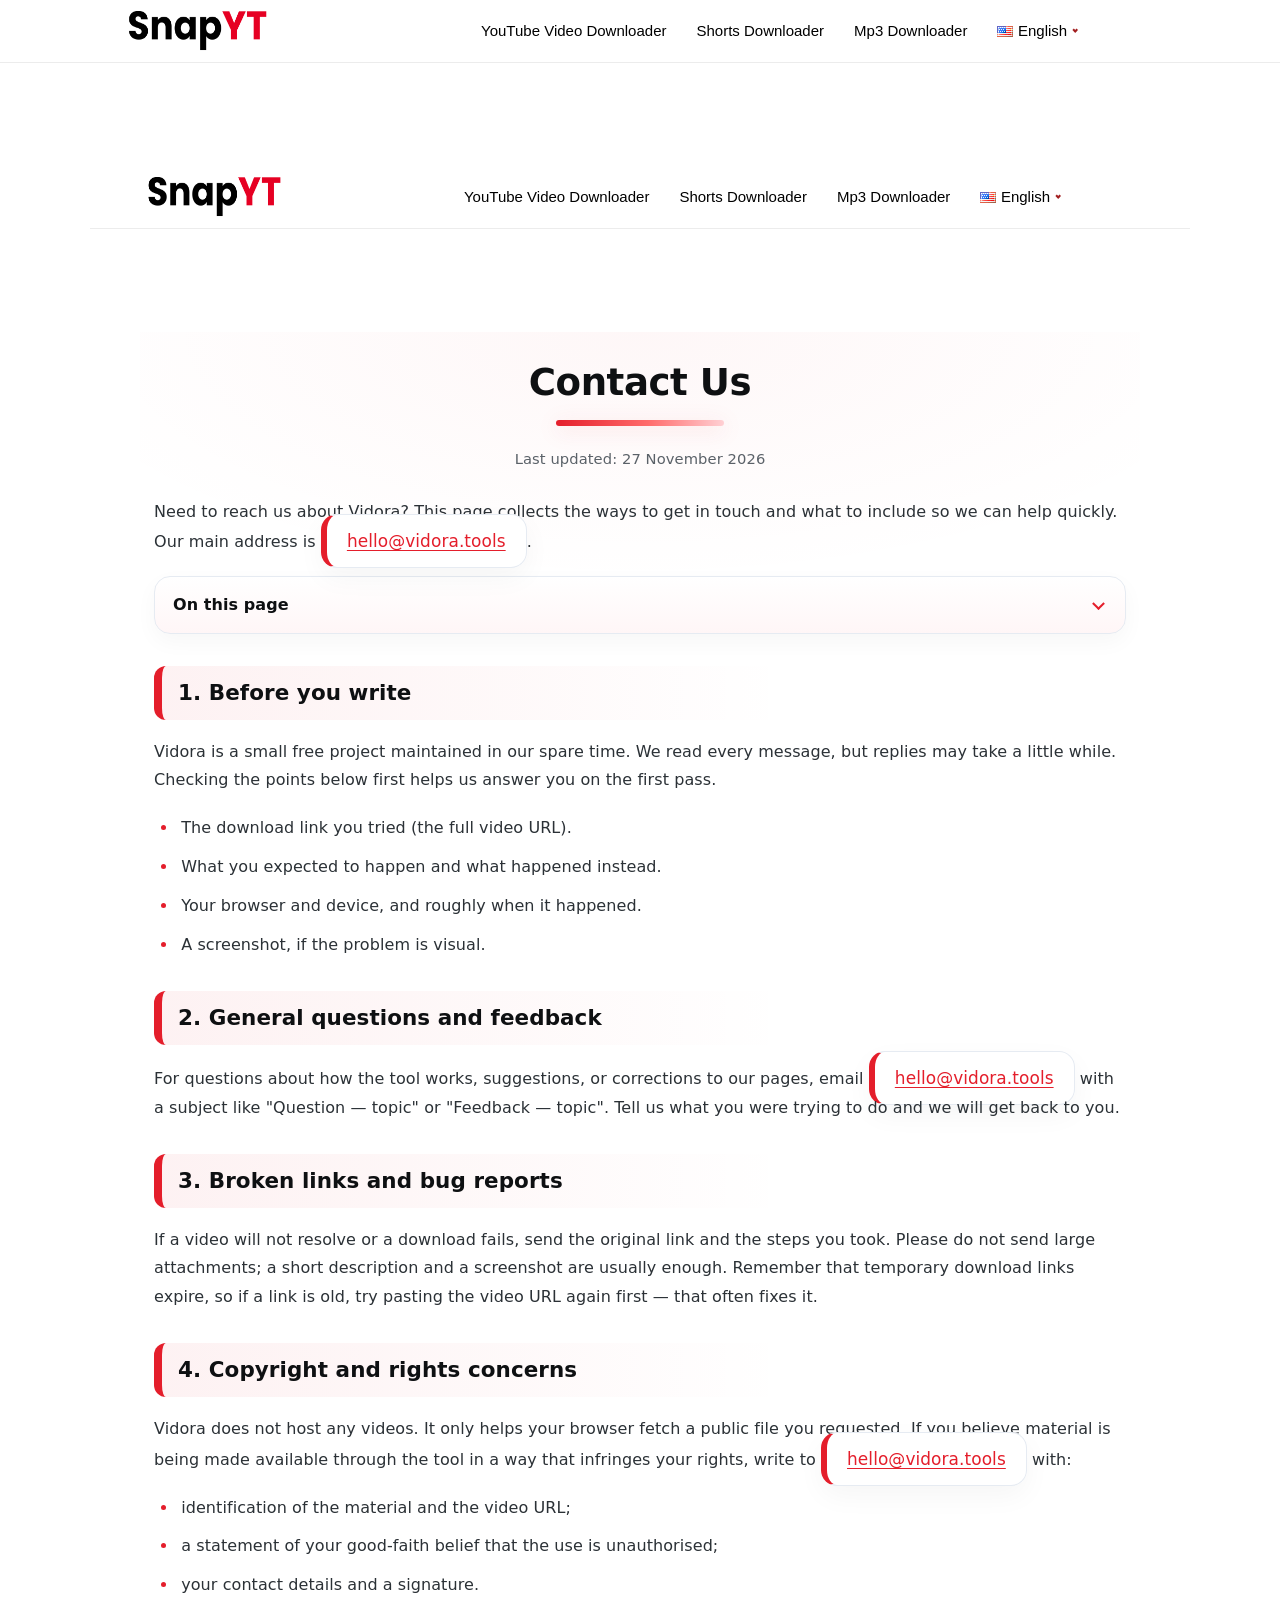
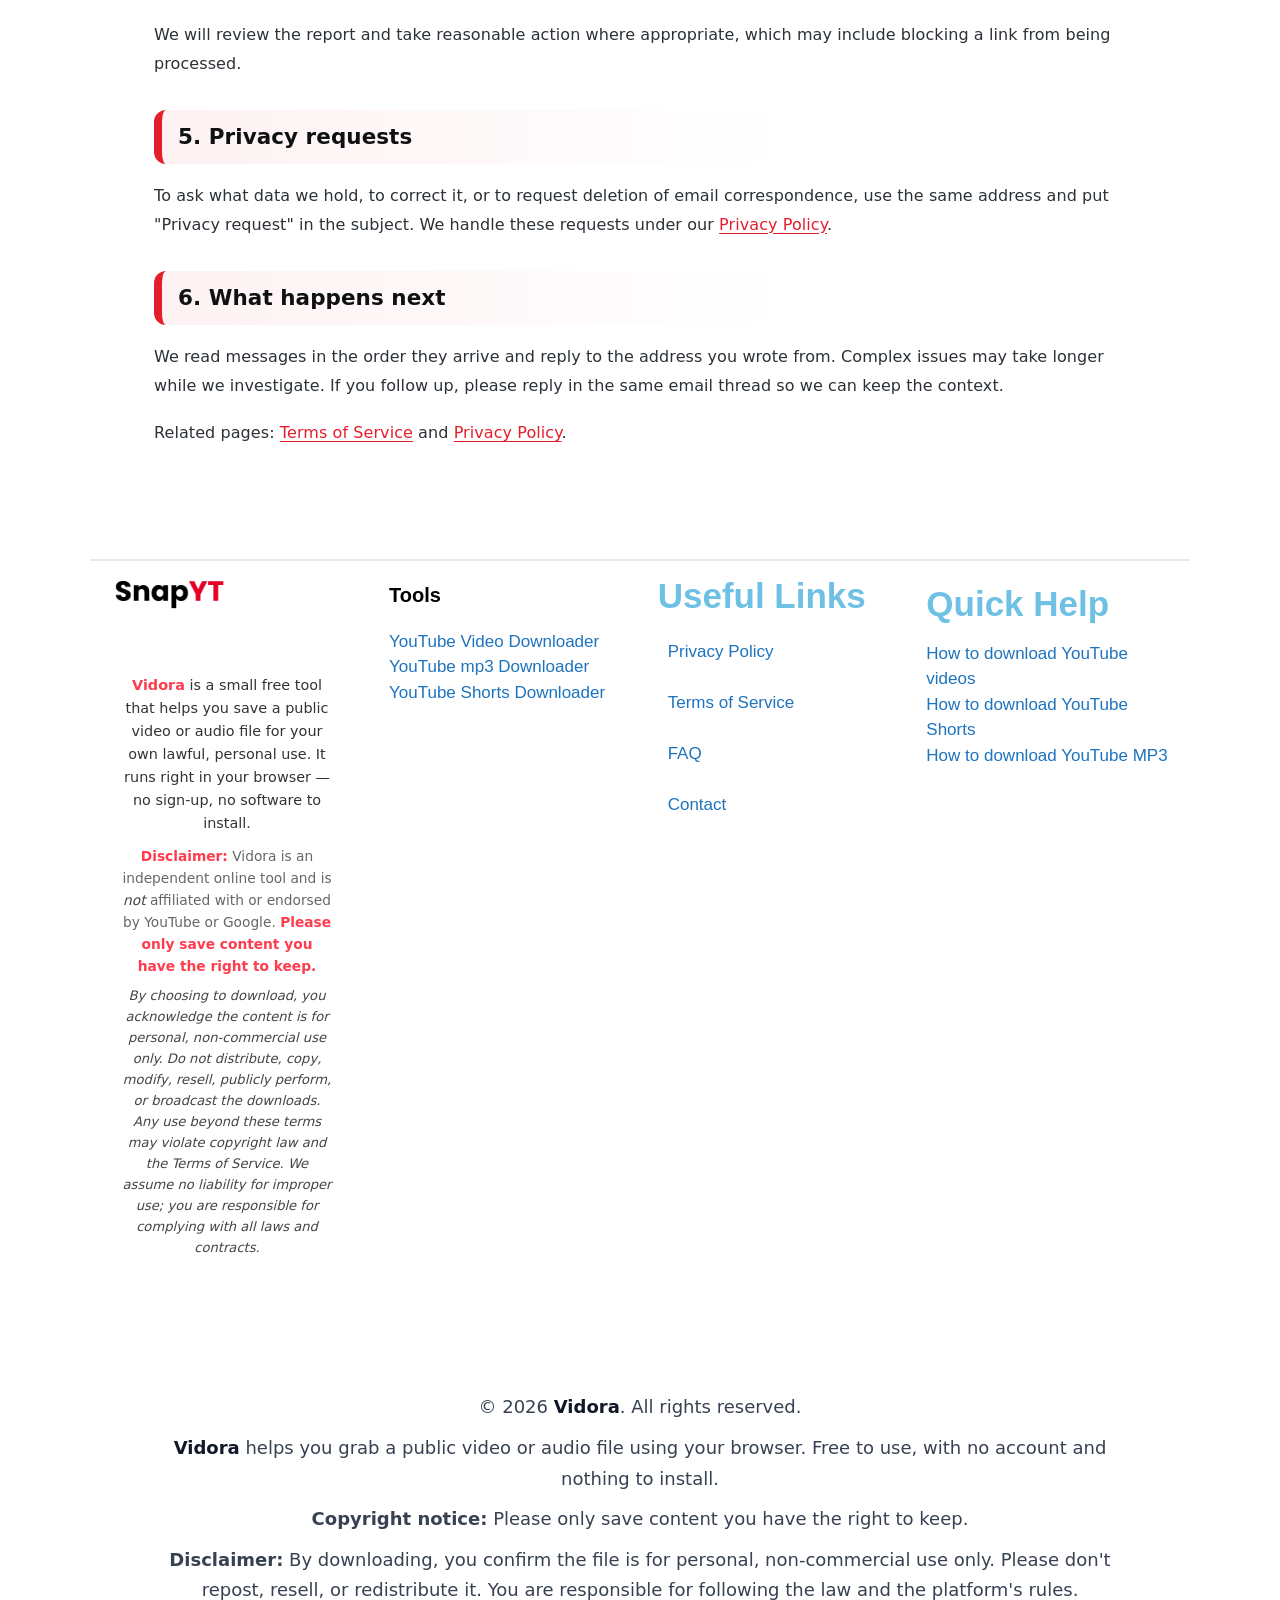
==== commit 1c3149d4: "Rebrand site to Vidora and rewrite legal/footer copy" ====
--- a/contact/index.html
+++ b/contact/index.html
@@ -1,793 +1,708 @@
-<!DOCTYPE html>
-<html lang="en-US">
-<head>
-	<meta charset="UTF-8">
-	<meta name='robots' content='noindex, nofollow' />
-<meta name="viewport" content="width=device-width, initial-scale=1">
-	<!-- This site is optimized with the Yoast SEO plugin v28.6 - https://yoast.com/product/yoast-seo-wordpress/ -->
-	<title>Contact - SnapYT.App</title>
-	<meta property="og:locale" content="en_US" />
-	<meta property="og:type" content="article" />
-	<meta property="og:title" content="Contact - SnapYT.App" />
-	<meta property="og:description" content="Contact SnapYT Effective date: 24 October 2026 On this page 1. Download or website support 2. Copyright notices and other rights concerns 3. Personal information and privacy choices 4. Security and abusive behavior 5. General enquiries 6. What happens after you contact us Contact SnapYT for help with the website, a privacy request, a copyright ... Read more" />
-	<meta property="og:url" content="index.html" />
-	<meta property="og:site_name" content="SnapYT.App" />
-	<meta property="article:modified_time" content="2026-10-23T21:21:05+00:00" />
-	<meta property="og:image" content="../wp-content/uploads/2025/10/Screenshot-2025-10-27-at-2.28.49-AM-scaled.png" />
-	<meta property="og:image:width" content="2560" />
-	<meta property="og:image:height" content="1422" />
-	<meta property="og:image:type" content="image/png" />
-	<meta name="twitter:card" content="summary_large_image" />
-	<meta name="twitter:label1" content="Est. reading time" />
-	<meta name="twitter:data1" content="5 minutes" />
-	<script type="application/ld+json" class="yoast-schema-graph">{"@context":"https:\/\/schema.org","@graph":[{"@type":"WebPage","@id":"https:\/\/www.snapyt.app\/contact\/","url":"https:\/\/www.snapyt.app\/contact\/","name":"Contact - SnapYT.App","isPartOf":{"@id":"https:\/\/www.snapyt.app\/#website"},"datePublished":"2026-10-23T21:20:46+00:00","dateModified":"2026-10-23T21:21:05+00:00","breadcrumb":{"@id":"https:\/\/www.snapyt.app\/contact\/#breadcrumb"},"inLanguage":"en-US","potentialAction":[{"@type":"ReadAction","target":["https:\/\/www.snapyt.app\/contact\/"]}]},{"@type":"BreadcrumbList","@id":"https:\/\/www.snapyt.app\/contact\/#breadcrumb","itemListElement":[{"@type":"ListItem","position":1,"name":"Home","item":"https:\/\/www.snapyt.app\/"},{"@type":"ListItem","position":2,"name":"Contact"}]},{"@type":"WebSite","@id":"https:\/\/www.snapyt.app\/#website","url":"https:\/\/www.snapyt.app\/","name":"SnapYT","description":"Save YouTube videos fast with SnapYT: paste a link to get MP4 or audio. HD\/4K when available. Private, no login; works on mobile &amp; desktop.","publisher":{"@id":"https:\/\/www.snapyt.app\/#organization"},"alternateName":"YouTube Downloader","potentialAction":[{"@type":"SearchAction","target":{"@type":"EntryPoint","urlTemplate":"https:\/\/www.snapyt.app\/?s={search_term_string}"},"query-input":{"@type":"PropertyValueSpecification","valueRequired":true,"valueName":"search_term_string"}}],"inLanguage":"en-US"},{"@type":"Organization","@id":"https:\/\/www.snapyt.app\/#organization","name":"SnapYT","alternateName":"YouTube Downloader","url":"https:\/\/www.snapyt.app\/","logo":{"@type":"ImageObject","inLanguage":"en-US","@id":"https:\/\/www.snapyt.app\/#\/schema\/logo\/image\/","url":"wp-content/uploads\/2025\/10\/Copy-of-Copy-of-Copy-of-SnapSave2.png","contentUrl":"wp-content/uploads\/2025\/10\/Copy-of-Copy-of-Copy-of-SnapSave2.png","width":350,"height":70,"caption":"SnapYT"},"image":{"@id":"https:\/\/www.snapyt.app\/#\/schema\/logo\/image\/"}}]}</script>
-	<!-- / Yoast SEO plugin. -->
-
-
-
-
-
-
-<style id="wp-img-auto-sizes-contain-inline-css">
-img:is([sizes=auto i],[sizes^="auto," i]){contain-intrinsic-size:3000px 1500px}
-/*# sourceURL=wp-img-auto-sizes-contain-inline-css */
-</style>
-<link rel='stylesheet' id='wp-block-library-css' href='../wp-includes/css/dist/block-library/style.min.css' media='all' />
-<style id="classic-theme-styles-inline-css">
-/*! This file is auto-generated */
-.wp-block-button__link{color:#fff;background-color:#32373c;border-radius:9999px;box-shadow:none;text-decoration:none;padding:calc(.667em + 2px) calc(1.333em + 2px);font-size:1.125em}.wp-block-file__button{background:#32373c;color:#fff;text-decoration:none}
-/*# sourceURL=/wp-includes/css/classic-themes.min.css */
-</style>
-<style id="global-styles-inline-css">
-:root{--wp--preset--aspect-ratio--square: 1;--wp--preset--aspect-ratio--4-3: 4/3;--wp--preset--aspect-ratio--3-4: 3/4;--wp--preset--aspect-ratio--3-2: 3/2;--wp--preset--aspect-ratio--2-3: 2/3;--wp--preset--aspect-ratio--16-9: 16/9;--wp--preset--aspect-ratio--9-16: 9/16;--wp--preset--color--black: #000000;--wp--preset--color--cyan-bluish-gray: #abb8c3;--wp--preset--color--white: #ffffff;--wp--preset--color--pale-pink: #f78da7;--wp--preset--color--vivid-red: #cf2e2e;--wp--preset--color--luminous-vivid-orange: #ff6900;--wp--preset--color--luminous-vivid-amber: #fcb900;--wp--preset--color--light-green-cyan: #7bdcb5;--wp--preset--color--vivid-green-cyan: #00d084;--wp--preset--color--pale-cyan-blue: #8ed1fc;--wp--preset--color--vivid-cyan-blue: #0693e3;--wp--preset--color--vivid-purple: #9b51e0;--wp--preset--color--contrast: var(--contrast);--wp--preset--color--contrast-2: var(--contrast-2);--wp--preset--color--contrast-3: var(--contrast-3);--wp--preset--color--base: var(--base);--wp--preset--color--base-2: var(--base-2);--wp--preset--color--base-3: var(--base-3);--wp--preset--color--accent: var(--accent);--wp--preset--gradient--vivid-cyan-blue-to-vivid-purple: linear-gradient(135deg,rgb(6,147,227) 0%,rgb(155,81,224) 100%);--wp--preset--gradient--light-green-cyan-to-vivid-green-cyan: linear-gradient(135deg,rgb(122,220,180) 0%,rgb(0,208,130) 100%);--wp--preset--gradient--luminous-vivid-amber-to-luminous-vivid-orange: linear-gradient(135deg,rgb(252,185,0) 0%,rgb(255,105,0) 100%);--wp--preset--gradient--luminous-vivid-orange-to-vivid-red: linear-gradient(135deg,rgb(255,105,0) 0%,rgb(207,46,46) 100%);--wp--preset--gradient--very-light-gray-to-cyan-bluish-gray: linear-gradient(135deg,rgb(238,238,238) 0%,rgb(169,184,195) 100%);--wp--preset--gradient--cool-to-warm-spectrum: linear-gradient(135deg,rgb(74,234,220) 0%,rgb(151,120,209) 20%,rgb(207,42,186) 40%,rgb(238,44,130) 60%,rgb(251,105,98) 80%,rgb(254,248,76) 100%);--wp--preset--gradient--blush-light-purple: linear-gradient(135deg,rgb(255,206,236) 0%,rgb(152,150,240) 100%);--wp--preset--gradient--blush-bordeaux: linear-gradient(135deg,rgb(254,205,165) 0%,rgb(254,45,45) 50%,rgb(107,0,62) 100%);--wp--preset--gradient--luminous-dusk: linear-gradient(135deg,rgb(255,203,112) 0%,rgb(199,81,192) 50%,rgb(65,88,208) 100%);--wp--preset--gradient--pale-ocean: linear-gradient(135deg,rgb(255,245,203) 0%,rgb(182,227,212) 50%,rgb(51,167,181) 100%);--wp--preset--gradient--electric-grass: linear-gradient(135deg,rgb(202,248,128) 0%,rgb(113,206,126) 100%);--wp--preset--gradient--midnight: linear-gradient(135deg,rgb(2,3,129) 0%,rgb(40,116,252) 100%);--wp--preset--font-size--small: 13px;--wp--preset--font-size--medium: 20px;--wp--preset--font-size--large: 36px;--wp--preset--font-size--x-large: 42px;--wp--preset--spacing--20: 0.44rem;--wp--preset--spacing--30: 0.67rem;--wp--preset--spacing--40: 1rem;--wp--preset--spacing--50: 1.5rem;--wp--preset--spacing--60: 2.25rem;--wp--preset--spacing--70: 3.38rem;--wp--preset--spacing--80: 5.06rem;--wp--preset--shadow--natural: 6px 6px 9px rgba(0, 0, 0, 0.2);--wp--preset--shadow--deep: 12px 12px 50px rgba(0, 0, 0, 0.4);--wp--preset--shadow--sharp: 6px 6px 0px rgba(0, 0, 0, 0.2);--wp--preset--shadow--outlined: 6px 6px 0px -3px rgb(255, 255, 255), 6px 6px rgb(0, 0, 0);--wp--preset--shadow--crisp: 6px 6px 0px rgb(0, 0, 0);}.wp-block-button{--wp--preset--dimension--25: 25%;--wp--preset--dimension--50: 50%;--wp--preset--dimension--75: 75%;--wp--preset--dimension--100: 100%;}:where(body) { margin: 0; }:where(.is-layout-flex){gap: 0.5em;}:where(.is-layout-grid){gap: 0.5em;}body .is-layout-flex{display: flex;}.is-layout-flex{flex-wrap: wrap;align-items: center;}.is-layout-flex > :is(*, div){margin: 0;}body .is-layout-grid{display: grid;}.is-layout-grid > :is(*, div){margin: 0;}body{padding-top: 0px;padding-right: 0px;padding-bottom: 0px;padding-left: 0px;}:root :where(.wp-element-button, .wp-block-button__link){background-color: #32373c;border-width: 0;color: #fff;font-family: inherit;font-size: inherit;font-style: inherit;font-weight: inherit;letter-spacing: inherit;line-height: inherit;padding-top: calc(0.667em + 2px);padding-right: calc(1.333em + 2px);padding-bottom: calc(0.667em + 2px);padding-left: calc(1.333em + 2px);text-decoration: none;text-transform: inherit;}.has-black-color{color: var(--wp--preset--color--black) !important;}.has-cyan-bluish-gray-color{color: var(--wp--preset--color--cyan-bluish-gray) !important;}.has-white-color{color: var(--wp--preset--color--white) !important;}.has-pale-pink-color{color: var(--wp--preset--color--pale-pink) !important;}.has-vivid-red-color{color: var(--wp--preset--color--vivid-red) !important;}.has-luminous-vivid-orange-color{color: var(--wp--preset--color--luminous-vivid-orange) !important;}.has-luminous-vivid-amber-color{color: var(--wp--preset--color--luminous-vivid-amber) !important;}.has-light-green-cyan-color{color: var(--wp--preset--color--light-green-cyan) !important;}.has-vivid-green-cyan-color{color: var(--wp--preset--color--vivid-green-cyan) !important;}.has-pale-cyan-blue-color{color: var(--wp--preset--color--pale-cyan-blue) !important;}.has-vivid-cyan-blue-color{color: var(--wp--preset--color--vivid-cyan-blue) !important;}.has-vivid-purple-color{color: var(--wp--preset--color--vivid-purple) !important;}.has-contrast-color{color: var(--wp--preset--color--contrast) !important;}.has-contrast-2-color{color: var(--wp--preset--color--contrast-2) !important;}.has-contrast-3-color{color: var(--wp--preset--color--contrast-3) !important;}.has-base-color{color: var(--wp--preset--color--base) !important;}.has-base-2-color{color: var(--wp--preset--color--base-2) !important;}.has-base-3-color{color: var(--wp--preset--color--base-3) !important;}.has-accent-color{color: var(--wp--preset--color--accent) !important;}.has-black-background-color{background-color: var(--wp--preset--color--black) !important;}.has-cyan-bluish-gray-background-color{background-color: var(--wp--preset--color--cyan-bluish-gray) !important;}.has-white-background-color{background-color: var(--wp--preset--color--white) !important;}.has-pale-pink-background-color{background-color: var(--wp--preset--color--pale-pink) !important;}.has-vivid-red-background-color{background-color: var(--wp--preset--color--vivid-red) !important;}.has-luminous-vivid-orange-background-color{background-color: var(--wp--preset--color--luminous-vivid-orange) !important;}.has-luminous-vivid-amber-background-color{background-color: var(--wp--preset--color--luminous-vivid-amber) !important;}.has-light-green-cyan-background-color{background-color: var(--wp--preset--color--light-green-cyan) !important;}.has-vivid-green-cyan-background-color{background-color: var(--wp--preset--color--vivid-green-cyan) !important;}.has-pale-cyan-blue-background-color{background-color: var(--wp--preset--color--pale-cyan-blue) !important;}.has-vivid-cyan-blue-background-color{background-color: var(--wp--preset--color--vivid-cyan-blue) !important;}.has-vivid-purple-background-color{background-color: var(--wp--preset--color--vivid-purple) !important;}.has-contrast-background-color{background-color: var(--wp--preset--color--contrast) !important;}.has-contrast-2-background-color{background-color: var(--wp--preset--color--contrast-2) !important;}.has-contrast-3-background-color{background-color: var(--wp--preset--color--contrast-3) !important;}.has-base-background-color{background-color: var(--wp--preset--color--base) !important;}.has-base-2-background-color{background-color: var(--wp--preset--color--base-2) !important;}.has-base-3-background-color{background-color: var(--wp--preset--color--base-3) !important;}.has-accent-background-color{background-color: var(--wp--preset--color--accent) !important;}.has-black-border-color{border-color: var(--wp--preset--color--black) !important;}.has-cyan-bluish-gray-border-color{border-color: var(--wp--preset--color--cyan-bluish-gray) !important;}.has-white-border-color{border-color: var(--wp--preset--color--white) !important;}.has-pale-pink-border-color{border-color: var(--wp--preset--color--pale-pink) !important;}.has-vivid-red-border-color{border-color: var(--wp--preset--color--vivid-red) !important;}.has-luminous-vivid-orange-border-color{border-color: var(--wp--preset--color--luminous-vivid-orange) !important;}.has-luminous-vivid-amber-border-color{border-color: var(--wp--preset--color--luminous-vivid-amber) !important;}.has-light-green-cyan-border-color{border-color: var(--wp--preset--color--light-green-cyan) !important;}.has-vivid-green-cyan-border-color{border-color: var(--wp--preset--color--vivid-green-cyan) !important;}.has-pale-cyan-blue-border-color{border-color: var(--wp--preset--color--pale-cyan-blue) !important;}.has-vivid-cyan-blue-border-color{border-color: var(--wp--preset--color--vivid-cyan-blue) !important;}.has-vivid-purple-border-color{border-color: var(--wp--preset--color--vivid-purple) !important;}.has-contrast-border-color{border-color: var(--wp--preset--color--contrast) !important;}.has-contrast-2-border-color{border-color: var(--wp--preset--color--contrast-2) !important;}.has-contrast-3-border-color{border-color: var(--wp--preset--color--contrast-3) !important;}.has-base-border-color{border-color: var(--wp--preset--color--base) !important;}.has-base-2-border-color{border-color: var(--wp--preset--color--base-2) !important;}.has-base-3-border-color{border-color: var(--wp--preset--color--base-3) !important;}.has-accent-border-color{border-color: var(--wp--preset--color--accent) !important;}.has-vivid-cyan-blue-to-vivid-purple-gradient-background{background: var(--wp--preset--gradient--vivid-cyan-blue-to-vivid-purple) !important;}.has-light-green-cyan-to-vivid-green-cyan-gradient-background{background: var(--wp--preset--gradient--light-green-cyan-to-vivid-green-cyan) !important;}.has-luminous-vivid-amber-to-luminous-vivid-orange-gradient-background{background: var(--wp--preset--gradient--luminous-vivid-amber-to-luminous-vivid-orange) !important;}.has-luminous-vivid-orange-to-vivid-red-gradient-background{background: var(--wp--preset--gradient--luminous-vivid-orange-to-vivid-red) !important;}.has-very-light-gray-to-cyan-bluish-gray-gradient-background{background: var(--wp--preset--gradient--very-light-gray-to-cyan-bluish-gray) !important;}.has-cool-to-warm-spectrum-gradient-background{background: var(--wp--preset--gradient--cool-to-warm-spectrum) !important;}.has-blush-light-purple-gradient-background{background: var(--wp--preset--gradient--blush-light-purple) !important;}.has-blush-bordeaux-gradient-background{background: var(--wp--preset--gradient--blush-bordeaux) !important;}.has-luminous-dusk-gradient-background{background: var(--wp--preset--gradient--luminous-dusk) !important;}.has-pale-ocean-gradient-background{background: var(--wp--preset--gradient--pale-ocean) !important;}.has-electric-grass-gradient-background{background: var(--wp--preset--gradient--electric-grass) !important;}.has-midnight-gradient-background{background: var(--wp--preset--gradient--midnight) !important;}.has-small-font-size{font-size: var(--wp--preset--font-size--small) !important;}.has-medium-font-size{font-size: var(--wp--preset--font-size--medium) !important;}.has-large-font-size{font-size: var(--wp--preset--font-size--large) !important;}.has-x-large-font-size{font-size: var(--wp--preset--font-size--x-large) !important;}
-:root :where(.wp-block-icon svg){width: 24px;}
-:where(.wp-block-gallery.is-layout-flex){gap: var( --wp--style--gallery-gap-default, var( --gallery-block--gutter-size, var( --wp--style--block-gap, 0.5em ) ) );}:where(.wp-block-gallery.is-layout-grid){gap: var( --wp--style--gallery-gap-default, var( --gallery-block--gutter-size, var( --wp--style--block-gap, 0.5em ) ) );}
-:where(.wp-block-latest-posts.is-layout-flex){gap: 1.25em;}:where(.wp-block-latest-posts.is-layout-grid){gap: 1.25em;}
-:where(.wp-block-post-template.is-layout-flex){gap: 1.25em;}:where(.wp-block-post-template.is-layout-grid){gap: 1.25em;}
-:where(.wp-block-term-template.is-layout-flex){gap: 1.25em;}:where(.wp-block-term-template.is-layout-grid){gap: 1.25em;}
-:where(.wp-block-columns.is-layout-flex){gap: 2em;}:where(.wp-block-columns.is-layout-grid){gap: 2em;}
-:root :where(.wp-block-pullquote){font-size: 1.5em;line-height: 1.6;}
-/*# sourceURL=global-styles-inline-css */
-</style>
-<link rel='stylesheet' id='video-downloader-styles-css' href='../wp-content/plugins/video-downloader 7/assets/css/style.css' media='all' />
-<link rel='stylesheet' id='generate-style-css' href='../wp-content/themes/generatepress/assets/css/main.min.css' media='all' />
-<style id="generate-style-inline-css">
-body{background-color:#ffffff;color:var(--contrast);}a{color:var(--accent);}a{text-decoration:underline;}.entry-title a, .site-branding a, a.button, .wp-block-button__link, .main-navigation a{text-decoration:none;}a:hover, a:focus, a:active{color:var(--contrast);}.wp-block-group__inner-container{max-width:1200px;margin-left:auto;margin-right:auto;}:root{--contrast:#222222;--contrast-2:#575760;--contrast-3:#b2b2be;--base:#f0f0f0;--base-2:#f7f8f9;--base-3:#ffffff;--accent:#1e73be;}:root .has-contrast-color{color:var(--contrast);}:root .has-contrast-background-color{background-color:var(--contrast);}:root .has-contrast-2-color{color:var(--contrast-2);}:root .has-contrast-2-background-color{background-color:var(--contrast-2);}:root .has-contrast-3-color{color:var(--contrast-3);}:root .has-contrast-3-background-color{background-color:var(--contrast-3);}:root .has-base-color{color:var(--base);}:root .has-base-background-color{background-color:var(--base);}:root .has-base-2-color{color:var(--base-2);}:root .has-base-2-background-color{background-color:var(--base-2);}:root .has-base-3-color{color:var(--base-3);}:root .has-base-3-background-color{background-color:var(--base-3);}:root .has-accent-color{color:var(--accent);}:root .has-accent-background-color{background-color:var(--accent);}.top-bar{background-color:#636363;color:#ffffff;}.top-bar a{color:#ffffff;}.top-bar a:hover{color:#303030;}.site-header{background-color:var(--base-3);}.main-title a,.main-title a:hover{color:var(--contrast);}.site-description{color:var(--contrast-2);}.mobile-menu-control-wrapper .menu-toggle,.mobile-menu-control-wrapper .menu-toggle:hover,.mobile-menu-control-wrapper .menu-toggle:focus,.has-inline-mobile-toggle #site-navigation.toggled{background-color:rgba(0, 0, 0, 0.02);}.main-navigation,.main-navigation ul ul{background-color:var(--base-3);}.main-navigation .main-nav ul li a, .main-navigation .menu-toggle, .main-navigation .menu-bar-items{color:var(--contrast);}.main-navigation .main-nav ul li:not([class*="current-menu-"]):hover > a, .main-navigation .main-nav ul li:not([class*="current-menu-"]):focus > a, .main-navigation .main-nav ul li.sfHover:not([class*="current-menu-"]) > a, .main-navigation .menu-bar-item:hover > a, .main-navigation .menu-bar-item.sfHover > a{color:var(--accent);}button.menu-toggle:hover,button.menu-toggle:focus{color:var(--contrast);}.main-navigation .main-nav ul li[class*="current-menu-"] > a{color:var(--accent);}.navigation-search input[type="search"],.navigation-search input[type="search"]:active, .navigation-search input[type="search"]:focus, .main-navigation .main-nav ul li.search-item.active > a, .main-navigation .menu-bar-items .search-item.active > a{color:var(--accent);}.main-navigation ul ul{background-color:var(--base);}.separate-containers .inside-article, .separate-containers .comments-area, .separate-containers .page-header, .one-container .container, .separate-containers .paging-navigation, .inside-page-header{background-color:var(--base-3);}.entry-title a{color:var(--contrast);}.entry-title a:hover{color:var(--contrast-2);}.entry-meta{color:var(--contrast-2);}.sidebar .widget{background-color:var(--base-3);}.footer-widgets{background-color:var(--base-3);}.site-info{background-color:var(--base-3);}input[type="text"],input[type="email"],input[type="url"],input[type="password"],input[type="search"],input[type="tel"],input[type="number"],textarea,select{color:var(--contrast);background-color:var(--base-2);border-color:var(--base);}input[type="text"]:focus,input[type="email"]:focus,input[type="url"]:focus,input[type="password"]:focus,input[type="search"]:focus,input[type="tel"]:focus,input[type="number"]:focus,textarea:focus,select:focus{color:var(--contrast);background-color:var(--base-2);border-color:var(--contrast-3);}button,html input[type="button"],input[type="reset"],input[type="submit"],a.button,a.wp-block-button__link:not(.has-background){color:#ffffff;background-color:#55555e;}button:hover,html input[type="button"]:hover,input[type="reset"]:hover,input[type="submit"]:hover,a.button:hover,button:focus,html input[type="button"]:focus,input[type="reset"]:focus,input[type="submit"]:focus,a.button:focus,a.wp-block-button__link:not(.has-background):active,a.wp-block-button__link:not(.has-background):focus,a.wp-block-button__link:not(.has-background):hover{color:#ffffff;background-color:#3f4047;}a.generate-back-to-top{background-color:rgba( 0,0,0,0.4 );color:#ffffff;}a.generate-back-to-top:hover,a.generate-back-to-top:focus{background-color:rgba( 0,0,0,0.6 );color:#ffffff;}:root{--gp-search-modal-bg-color:var(--base-3);--gp-search-modal-text-color:var(--contrast);--gp-search-modal-overlay-bg-color:rgba(0,0,0,0.2);}@media (max-width:768px){.main-navigation .menu-bar-item:hover > a, .main-navigation .menu-bar-item.sfHover > a{background:none;color:var(--contrast);}}.nav-below-header .main-navigation .inside-navigation.grid-container, .nav-above-header .main-navigation .inside-navigation.grid-container{padding:0px 20px 0px 20px;}.site-main .wp-block-group__inner-container{padding:40px;}.separate-containers .paging-navigation{padding-top:20px;padding-bottom:20px;}.entry-content .alignwide, body:not(.no-sidebar) .entry-content .alignfull{margin-left:-40px;width:calc(100% + 80px);max-width:calc(100% + 80px);}.rtl .menu-item-has-children .dropdown-menu-toggle{padding-left:20px;}.rtl .main-navigation .main-nav ul li.menu-item-has-children > a{padding-right:20px;}@media (max-width:768px){.separate-containers .inside-article, .separate-containers .comments-area, .separate-containers .page-header, .separate-containers .paging-navigation, .one-container .site-content, .inside-page-header{padding:30px;}.site-main .wp-block-group__inner-container{padding:30px;}.inside-top-bar{padding-right:30px;padding-left:30px;}.inside-header{padding-right:30px;padding-left:30px;}.widget-area .widget{padding-top:30px;padding-right:30px;padding-bottom:30px;padding-left:30px;}.footer-widgets-container{padding-top:30px;padding-right:30px;padding-bottom:30px;padding-left:30px;}.inside-site-info{padding-right:30px;padding-left:30px;}.entry-content .alignwide, body:not(.no-sidebar) .entry-content .alignfull{margin-left:-30px;width:calc(100% + 60px);max-width:calc(100% + 60px);}.one-container .site-main .paging-navigation{margin-bottom:20px;}}/* End cached CSS */.is-right-sidebar{width:30%;}.is-left-sidebar{width:30%;}.site-content .content-area{width:100%;}@media (max-width:768px){.main-navigation .menu-toggle,.sidebar-nav-mobile:not(#sticky-placeholder){display:block;}.main-navigation ul,.gen-sidebar-nav,.main-navigation:not(.slideout-navigation):not(.toggled) .main-nav > ul,.has-inline-mobile-toggle #site-navigation .inside-navigation > *:not(.navigation-search):not(.main-nav){display:none;}.nav-align-right .inside-navigation,.nav-align-center .inside-navigation{justify-content:space-between;}.has-inline-mobile-toggle .mobile-menu-control-wrapper{display:flex;flex-wrap:wrap;}.has-inline-mobile-toggle .inside-header{flex-direction:row;text-align:left;flex-wrap:wrap;}.has-inline-mobile-toggle .header-widget,.has-inline-mobile-toggle #site-navigation{flex-basis:100%;}.nav-float-left .has-inline-mobile-toggle #site-navigation{order:10;}}
-.elementor-template-full-width .site-content{display:block;}
-/*# sourceURL=generate-style-inline-css */
-</style>
-<link rel='stylesheet' id='elementor-frontend-css' href='../wp-content/plugins/elementor/assets/css/frontend.min.css' media='all' />
-<link rel='stylesheet' id='elementor-post-1394-css' href='../wp-content/uploads/elementor/css/post-1394.css' media='all' />
-<link rel='stylesheet' id='elementor-post-47-css' href='../wp-content/uploads/elementor/css/post-47.css' media='all' />
-<link rel='stylesheet' id='widget-image-css' href='../wp-content/plugins/elementor/assets/css/widget-image.min.css' media='all' />
-<link rel='stylesheet' id='ekit-widget-common-css' href='../wp-content/plugins/elementskit-lite/widgets/init/assets/css/common.css' media='all' />
-<link rel='stylesheet' id='ekit-nav-menu-css' href='../wp-content/plugins/elementskit-lite/widgets/init/assets/css/nav-menu.css' media='all' />
-<link rel='stylesheet' id='elementor-post-77-css' href='../wp-content/uploads/elementor/css/post-77.css' media='all' />
-<link rel='stylesheet' id='widget-heading-css' href='../wp-content/plugins/elementor/assets/css/widget-heading.min.css' media='all' />
-<link rel='stylesheet' id='elementor-post-24-css' href='../wp-content/uploads/elementor/css/post-24.css' media='all' />
-<link rel='stylesheet' id='ekit-header-search-css' href='../wp-content/plugins/elementskit-lite/widgets/init/assets/css/header-search.css' media='all' />
-<link rel='stylesheet' id='ekit-header-offcanvas-css' href='../wp-content/plugins/elementskit-lite/widgets/init/assets/css/header-offcanvas.css' media='all' />
-<link rel='stylesheet' id='ekit-header-info-css' href='../wp-content/plugins/elementskit-lite/widgets/init/assets/css/header-info.css' media='all' />
-<script type='text/javascript'>
-		var elementskit = {
-			resturl: '',
-		}
-
-		</script><script id="jquery-core-js" src="../wp-includes/js/jquery/jquery.min.js"></script>
-<script id="jquery-migrate-js" src="../wp-includes/js/jquery/jquery-migrate.min.js"></script>
-
-
-
-
-			<style>
-				.e-con.e-parent:nth-of-type(n+4):not(.e-lazyloaded):not(.e-no-lazyload),
-				.e-con.e-parent:nth-of-type(n+4):not(.e-lazyloaded):not(.e-no-lazyload) * {
-					background-image: none !important;
-				}
-				@media screen and (max-height: 1024px) {
-					.e-con.e-parent:nth-of-type(n+3):not(.e-lazyloaded):not(.e-no-lazyload),
-					.e-con.e-parent:nth-of-type(n+3):not(.e-lazyloaded):not(.e-no-lazyload) * {
-						background-image: none !important;
-					}
-				}
-				@media screen and (max-height: 640px) {
-					.e-con.e-parent:nth-of-type(n+2):not(.e-lazyloaded):not(.e-no-lazyload),
-					.e-con.e-parent:nth-of-type(n+2):not(.e-lazyloaded):not(.e-no-lazyload) * {
-						background-image: none !important;
-					}
-				}
-			</style>
-			<link rel="icon" href="../wp-content/uploads/2025/10/snapyt-150x150.jpg" sizes="32x32" />
-<link rel="icon" href="../wp-content/uploads/2025/10/snapyt-300x300.jpg" sizes="192x192" />
-<link rel="apple-touch-icon" href="../wp-content/uploads/2025/10/snapyt-300x300.jpg" />
-<meta name="msapplication-TileImage" content="../wp-content/uploads/2025/10/snapyt-300x300.jpg" />
-<style id="snapyt-menu-arrow">.elementskit-submenu-indicator::before{content:"";display:inline-block;width:.4em;height:.4em;border-right:2px solid currentColor;border-bottom:2px solid currentColor;transform:rotate(45deg);vertical-align:.2em}</style><meta name="google" content="notranslate" />
-<meta name="author" content="snapyt" />
-
-
-
-
-<style id="wp-custom-css">
-/* Mobile-only overflow / side margin fix */
-@media (max-width: 768px) {
-  html,
-  body {
-    max-width: 100% !important;
-    overflow-x: hidden !important;
-  }
-
-  .ytx-hero,
-  .ytx-hero.alignfull,
-  .entry-content > .ytx-hero.alignfull,
-  .wp-block-post-content > .ytx-hero.alignfull {
-    width: 100% !important;
-    max-width: 100% !important;
-    margin-left: 0 !important;
-    margin-right: 0 !important;
-    left: auto !important;
-    right: auto !important;
-    overflow-x: hidden !important;
-    box-sizing: border-box !important;
-  }
-
-  .ytx-hero *,
-  .ytx-hero *::before,
-  .ytx-hero *::after {
-    box-sizing: border-box !important;
-  }
-
-  .ytx-container {
-    width: 100% !important;
-    max-width: 100% !important;
-    padding-left: 12px !important;
-    padding-right: 12px !important;
-    margin-left: auto !important;
-    margin-right: auto !important;
-    box-sizing: border-box !important;
-  }
-
-  .ytx-form,
-  .ytx-input-shell,
-  .ytx-input-wrap,
-  .ytx-input,
-  .ytx-submit-btn,
-  .ytx-feature-row,
-  .ytx-steps {
-    width: 100% !important;
-    max-width: 100% !important;
-    min-width: 0 !important;
-    box-sizing: border-box !important;
-  }
-
-  .ytx-feature-row,
-  .ytx-steps {
-    padding-left: 0 !important;
-    padding-right: 0 !important;
-    margin-left: 0 !important;
-    margin-right: 0 !important;
-    overflow-x: hidden !important;
-  }
-
-  .ytx-input-tools {
-    flex-shrink: 0 !important;
-  }
-}
-</style>
-	
-	
-</head>
-
-<body class="wp-singular page-template-default page page-id-1394 wp-embed-responsive wp-theme-generatepress no-sidebar nav-float-right separate-containers header-aligned-left dropdown-hover elementor-default elementor-kit-24 elementor-page elementor-page-1394" itemtype="https://schema.org/WebPage" itemscope>
-	<a class="screen-reader-text skip-link" href="#content" title="Skip to content">Skip to content</a><div class="ekit-template-content-markup ekit-template-content-header">		<div data-elementor-type="wp-post" data-elementor-id="47" class="elementor elementor-47">
-				<div class="elementor-element elementor-element-562c9b0b e-flex e-con-boxed e-con e-parent" data-id="562c9b0b" data-element_type="container" data-e-type="container">
-					<div class="e-con-inner">
-		<div class="elementor-element elementor-element-4b2767c2 e-con-full e-flex e-con e-child" data-id="4b2767c2" data-element_type="container" data-e-type="container">
-		<div class="elementor-element elementor-element-7ab31388 e-con-full e-flex e-con e-child" data-id="7ab31388" data-element_type="container" data-e-type="container">
-				<div class="elementor-element elementor-element-3c184773 elementor-widget elementor-widget-image" data-id="3c184773" data-element_type="widget" data-e-type="widget" data-widget_type="image.default">
-																<a href="https://www.snapyt.app/">
-							<img width="350" height="70" src="../wp-content/uploads/2025/10/Copy-of-Copy-of-Copy-of-SnapSave2.png" class="attachment-large size-large wp-image-51" alt="snapyt" srcset="../wp-content/uploads/2025/10/Copy-of-Copy-of-Copy-of-SnapSave2.png 350w, ../wp-content/uploads/2025/10/Copy-of-Copy-of-Copy-of-SnapSave2-300x60.png 300w" sizes="(max-width: 350px) 100vw, 350px" />								</a>
-															</div>
-				</div>
-		<div class="elementor-element elementor-element-7c159476 e-con-full e-flex e-con e-child" data-id="7c159476" data-element_type="container" data-e-type="container">
-				<div class="elementor-element elementor-element-3cd52bba elementor-widget elementor-widget-ekit-nav-menu" data-id="3cd52bba" data-element_type="widget" data-e-type="widget" data-widget_type="ekit-nav-menu.default">
-				<div class="elementor-widget-container">
-							<nav class="ekit-wid-con ekit_menu_responsive_tablet"
-			aria-label="enhead"
-			data-hamburger-icon=""
-			data-hamburger-icon-type="icon"
-			data-responsive-breakpoint="1024"
-			data-close-on-anchor="no">
-			            <button class="elementskit-menu-hamburger elementskit-menu-toggler"  type="button" aria-expanded="false" aria-controls="ekit-megamenu-enhead" aria-label="Menu">
-                                    <span class="elementskit-menu-hamburger-icon"></span><span class="elementskit-menu-hamburger-icon"></span><span class="elementskit-menu-hamburger-icon"></span>
-                            </button>
-            <div id="ekit-megamenu-enhead" class="elementskit-menu-container elementskit-menu-offcanvas-elements elementskit-navbar-nav-default ekit-nav-menu-one-page-no ekit-nav-dropdown-hover"><ul id="menu-enhead" class="elementskit-navbar-nav elementskit-menu-po-right submenu-click-on-icon"><li id="menu-item-118" class="menu-item menu-item-type-post_type menu-item-object-page menu-item-home menu-item-118 nav-item elementskit-mobile-builder-content" data-vertical-menu=750px><a href="https://www.snapyt.app/" class="ekit-menu-nav-link">YouTube Video Downloader</a></li>
-<li id="menu-item-122" class="menu-item menu-item-type-post_type menu-item-object-page menu-item-122 nav-item elementskit-mobile-builder-content" data-vertical-menu=750px><a href="https://www.snapyt.app/youtube-shorts-downloader/" class="ekit-menu-nav-link">Shorts Downloader</a></li>
-<li id="menu-item-121" class="menu-item menu-item-type-post_type menu-item-object-page menu-item-121 nav-item elementskit-mobile-builder-content" data-vertical-menu=750px><a href="https://www.snapyt.app/youtube-mp3-downloader/" class="ekit-menu-nav-link">mp3 Downloader</a></li>
-<li id="menu-item-156" class="pll-parent-menu-item menu-item menu-item-type-custom menu-item-object-custom current-menu-parent menu-item-has-children menu-item-156 nav-item elementskit-dropdown-has relative_position elementskit-dropdown-menu-default_width elementskit-mobile-builder-content" data-vertical-menu=750px><a href="#pll_switcher" class="ekit-menu-nav-link ekit-menu-dropdown-toggle" aria-haspopup="true" aria-expanded="false" aria-controls="ekit-submenu-156"><img src="[data-uri]" alt="" width="16" height="11" style="width: 16px; height: 11px;" /><span style="margin-left:0.3em;">English</span><i aria-hidden="true" class="icon icon-down-arrow1 elementskit-submenu-indicator"></i></a>
-<ul class="elementskit-dropdown elementskit-submenu-panel" id="ekit-submenu-156">
-	<li id="menu-item-156-en" class="lang-item lang-item-6 lang-item-en current-lang lang-item-first menu-item menu-item-type-custom menu-item-object-custom menu-item-156-en nav-item elementskit-mobile-builder-content" data-vertical-menu=750px><a href="index.html" class="lang-item dropdown-item" lang="en-US" hreflang="en-US"><img src="[data-uri]" alt="" width="16" height="11" style="width: 16px; height: 11px;" /><span style="margin-left:0.3em;">English</span></a>	<li id="menu-item-156-vi" class="lang-item lang-item-9 lang-item-vi no-translation menu-item menu-item-type-custom menu-item-object-custom menu-item-156-vi nav-item elementskit-mobile-builder-content" data-vertical-menu=750px><a href="https://www.snapyt.app/vi/" class="lang-item dropdown-item" lang="vi" hreflang="vi"><img src="[data-uri]" alt="" width="16" height="11" style="width: 16px; height: 11px;" /><span style="margin-left:0.3em;">Tiếng Việt</span></a>	<li id="menu-item-156-es" class="lang-item lang-item-13 lang-item-es no-translation menu-item menu-item-type-custom menu-item-object-custom menu-item-156-es nav-item elementskit-mobile-builder-content" data-vertical-menu=750px><a href="https://www.snapyt.app/es/" class="lang-item dropdown-item" lang="es-ES" hreflang="es-ES"><img src="[data-uri]" alt="" width="16" height="11" style="width: 16px; height: 11px;" /><span style="margin-left:0.3em;">Español</span></a>	<li id="menu-item-156-de" class="lang-item lang-item-17 lang-item-de no-translation menu-item menu-item-type-custom menu-item-object-custom menu-item-156-de nav-item elementskit-mobile-builder-content" data-vertical-menu=750px><a href="https://www.snapyt.app/de/" class="lang-item dropdown-item" lang="de-DE" hreflang="de-DE"><img src="[data-uri]" alt="" width="16" height="11" style="width: 16px; height: 11px;" /><span style="margin-left:0.3em;">Deutsch</span></a>	<li id="menu-item-156-hu" class="lang-item lang-item-21 lang-item-hu no-translation menu-item menu-item-type-custom menu-item-object-custom menu-item-156-hu nav-item elementskit-mobile-builder-content" data-vertical-menu=750px><a href="https://www.snapyt.app/hu/" class="lang-item dropdown-item" lang="hu-HU" hreflang="hu-HU"><img src="[data-uri]" alt="" width="16" height="11" style="width: 16px; height: 11px;" /><span style="margin-left:0.3em;">Magyar</span></a>	<li id="menu-item-156-nl" class="lang-item lang-item-25 lang-item-nl no-translation menu-item menu-item-type-custom menu-item-object-custom menu-item-156-nl nav-item elementskit-mobile-builder-content" data-vertical-menu=750px><a href="https://www.snapyt.app/nl/" class="lang-item dropdown-item" lang="nl-NL" hreflang="nl-NL"><img src="[data-uri]" alt="" width="16" height="11" style="width: 16px; height: 11px;" /><span style="margin-left:0.3em;">Nederlands</span></a>	<li id="menu-item-156-pt" class="lang-item lang-item-29 lang-item-pt no-translation menu-item menu-item-type-custom menu-item-object-custom menu-item-156-pt nav-item elementskit-mobile-builder-content" data-vertical-menu=750px><a href="https://www.snapyt.app/pt/" class="lang-item dropdown-item" lang="pt-PT" hreflang="pt-PT"><img src="[data-uri]" alt="" width="16" height="11" style="width: 16px; height: 11px;" /><span style="margin-left:0.3em;">Português</span></a>	<li id="menu-item-156-tr" class="lang-item lang-item-33 lang-item-tr no-translation menu-item menu-item-type-custom menu-item-object-custom menu-item-156-tr nav-item elementskit-mobile-builder-content" data-vertical-menu=750px><a href="https://www.snapyt.app/tr/" class="lang-item dropdown-item" lang="tr-TR" hreflang="tr-TR"><img src="[data-uri]" alt="" width="16" height="11" style="width: 16px; height: 11px;" /><span style="margin-left:0.3em;">Türkçe</span></a>	<li id="menu-item-156-uk" class="lang-item lang-item-37 lang-item-uk no-translation menu-item menu-item-type-custom menu-item-object-custom menu-item-156-uk nav-item elementskit-mobile-builder-content" data-vertical-menu=750px><a href="https://www.snapyt.app/uk/" class="lang-item dropdown-item" lang="uk" hreflang="uk"><img src="[data-uri]" alt="" width="16" height="11" style="width: 16px; height: 11px;" /><span style="margin-left:0.3em;">Українська</span></a>	<li id="menu-item-156-ar" class="lang-item lang-item-41 lang-item-ar no-translation menu-item menu-item-type-custom menu-item-object-custom menu-item-156-ar nav-item elementskit-mobile-builder-content" data-vertical-menu=750px><a href="https://www.snapyt.app/ar/" class="lang-item dropdown-item" lang="ar" hreflang="ar"><img src="[data-uri]" alt="" width="16" height="11" style="width: 16px; height: 11px;" /><span style="margin-left:0.3em;">العربية</span></a>	<li id="menu-item-156-ja" class="lang-item lang-item-45 lang-item-ja no-translation menu-item menu-item-type-custom menu-item-object-custom menu-item-156-ja nav-item elementskit-mobile-builder-content" data-vertical-menu=750px><a href="https://www.snapyt.app/ja/" class="lang-item dropdown-item" lang="ja" hreflang="ja"><img src="[data-uri]" alt="" width="16" height="11" style="width: 16px; height: 11px;" /><span style="margin-left:0.3em;">日本語</span></a>	<li id="menu-item-156-ro" class="lang-item lang-item-49 lang-item-ro no-translation menu-item menu-item-type-custom menu-item-object-custom menu-item-156-ro nav-item elementskit-mobile-builder-content" data-vertical-menu=750px><a href="https://www.snapyt.app/ro/" class="lang-item dropdown-item" lang="ro-RO" hreflang="ro-RO"><img src="[data-uri]" alt="" width="16" height="11" style="width: 16px; height: 11px;" /><span style="margin-left:0.3em;">Română</span></a>	<li id="menu-item-156-id" class="lang-item lang-item-53 lang-item-id no-translation menu-item menu-item-type-custom menu-item-object-custom menu-item-156-id nav-item elementskit-mobile-builder-content" data-vertical-menu=750px><a href="https://www.snapyt.app/id/" class="lang-item dropdown-item" lang="id-ID" hreflang="id-ID"><img src="[data-uri]" alt="" width="16" height="11" style="width: 16px; height: 11px;" /><span style="margin-left:0.3em;">Bahasa Indonesia</span></a>	<li id="menu-item-156-cs" class="lang-item lang-item-57 lang-item-cs no-translation menu-item menu-item-type-custom menu-item-object-custom menu-item-156-cs nav-item elementskit-mobile-builder-content" data-vertical-menu=750px><a href="https://www.snapyt.app/cs/" class="lang-item dropdown-item" lang="cs-CZ" hreflang="cs-CZ"><img src="[data-uri]" alt="" width="16" height="11" style="width: 16px; height: 11px;" /><span style="margin-left:0.3em;">Čeština</span></a>	<li id="menu-item-156-fr" class="lang-item lang-item-61 lang-item-fr no-translation menu-item menu-item-type-custom menu-item-object-custom menu-item-156-fr nav-item elementskit-mobile-builder-content" data-vertical-menu=750px><a href="https://www.snapyt.app/fr/" class="lang-item dropdown-item" lang="fr-FR" hreflang="fr-FR"><img src="[data-uri]" alt="" width="16" height="11" style="width: 16px; height: 11px;" /><span style="margin-left:0.3em;">Français</span></a>	<li id="menu-item-156-it" class="lang-item lang-item-65 lang-item-it no-translation menu-item menu-item-type-custom menu-item-object-custom menu-item-156-it nav-item elementskit-mobile-builder-content" data-vertical-menu=750px><a href="https://www.snapyt.app/it/" class="lang-item dropdown-item" lang="it-IT" hreflang="it-IT"><img src="[data-uri]" alt="" width="16" height="11" style="width: 16px; height: 11px;" /><span style="margin-left:0.3em;">Italiano</span></a>	<li id="menu-item-156-ms" class="lang-item lang-item-69 lang-item-ms no-translation menu-item menu-item-type-custom menu-item-object-custom menu-item-156-ms nav-item elementskit-mobile-builder-content" data-vertical-menu=750px><a href="https://www.snapyt.app/ms/" class="lang-item dropdown-item" lang="ms-MY" hreflang="ms-MY"><img src="[data-uri]" alt="" width="16" height="11" style="width: 16px; height: 11px;" /><span style="margin-left:0.3em;">Bahasa Melayu</span></a>	<li id="menu-item-156-pl" class="lang-item lang-item-73 lang-item-pl no-translation menu-item menu-item-type-custom menu-item-object-custom menu-item-156-pl nav-item elementskit-mobile-builder-content" data-vertical-menu=750px><a href="https://www.snapyt.app/pl/" class="lang-item dropdown-item" lang="pl-PL" hreflang="pl-PL"><img src="[data-uri]" alt="" width="16" height="11" style="width: 16px; height: 11px;" /><span style="margin-left:0.3em;">Polski</span></a>	<li id="menu-item-156-th" class="lang-item lang-item-77 lang-item-th no-translation menu-item menu-item-type-custom menu-item-object-custom menu-item-156-th nav-item elementskit-mobile-builder-content" data-vertical-menu=750px><a href="https://www.snapyt.app/th/" class="lang-item dropdown-item" lang="th" hreflang="th"><img src="[data-uri]" alt="" width="16" height="11" style="width: 16px; height: 11px;" /><span style="margin-left:0.3em;">ไทย</span></a>	<li id="menu-item-156-el" class="lang-item lang-item-81 lang-item-el no-translation menu-item menu-item-type-custom menu-item-object-custom menu-item-156-el nav-item elementskit-mobile-builder-content" data-vertical-menu=750px><a href="https://www.snapyt.app/el/" class="lang-item dropdown-item" lang="el" hreflang="el"><img src="[data-uri]" alt="" width="16" height="11" style="width: 16px; height: 11px;" /><span style="margin-left:0.3em;">Ελληνικά</span></a>	<li id="menu-item-156-ru" class="lang-item lang-item-85 lang-item-ru no-translation menu-item menu-item-type-custom menu-item-object-custom menu-item-156-ru nav-item elementskit-mobile-builder-content" data-vertical-menu=750px><a href="https://www.snapyt.app/ru/" class="lang-item dropdown-item" lang="ru-RU" hreflang="ru-RU"><img src="[data-uri]" alt="" width="16" height="11" style="width: 16px; height: 11px;" /><span style="margin-left:0.3em;">Русский</span></a>	<li id="menu-item-156-ko" class="lang-item lang-item-89 lang-item-ko no-translation menu-item menu-item-type-custom menu-item-object-custom menu-item-156-ko nav-item elementskit-mobile-builder-content" data-vertical-menu=750px><a href="https://www.snapyt.app/ko/" class="lang-item dropdown-item" lang="ko-KR" hreflang="ko-KR"><img src="[data-uri]" alt="" width="16" height="11" style="width: 16px; height: 11px;" /><span style="margin-left:0.3em;">한국어</span></a>	<li id="menu-item-156-jv" class="lang-item lang-item-93 lang-item-jv no-translation menu-item menu-item-type-custom menu-item-object-custom menu-item-156-jv nav-item elementskit-mobile-builder-content" data-vertical-menu=750px><a href="https://www.snapyt.app/jv/" class="lang-item dropdown-item" lang="jv-ID" hreflang="jv-ID"><img src="[data-uri]" alt="" width="16" height="11" style="width: 16px; height: 11px;" /><span style="margin-left:0.3em;">Basa Jawa</span></a>	<li id="menu-item-156-hi" class="lang-item lang-item-97 lang-item-hi no-translation menu-item menu-item-type-custom menu-item-object-custom menu-item-156-hi nav-item elementskit-mobile-builder-content" data-vertical-menu=750px><a href="https://www.snapyt.app/hi/" class="lang-item dropdown-item" lang="hi-IN" hreflang="hi-IN"><img src="[data-uri]" alt="" width="16" height="11" style="width: 16px; height: 11px;" /><span style="margin-left:0.3em;">हिन्दी</span></a>	<li id="menu-item-156-sk" class="lang-item lang-item-101 lang-item-sk no-translation menu-item menu-item-type-custom menu-item-object-custom menu-item-156-sk nav-item elementskit-mobile-builder-content" data-vertical-menu=750px><a href="https://www.snapyt.app/sk/" class="lang-item dropdown-item" lang="sk-SK" hreflang="sk-SK"><img src="[data-uri]" alt="" width="16" height="11" style="width: 16px; height: 11px;" /><span style="margin-left:0.3em;">Slovenčina</span></a>	<li id="menu-item-156-zh" class="lang-item lang-item-105 lang-item-zh no-translation menu-item menu-item-type-custom menu-item-object-custom menu-item-156-zh nav-item elementskit-mobile-builder-content" data-vertical-menu=750px><a href="https://www.snapyt.app/zh/" class="lang-item dropdown-item" lang="zh-CN" hreflang="zh-CN"><img src="[data-uri]" alt="" width="16" height="11" style="width: 16px; height: 11px;" /><span style="margin-left:0.3em;">中文 (中国)</span></a>	<li id="menu-item-156-bn" class="lang-item lang-item-109 lang-item-bn no-translation menu-item menu-item-type-custom menu-item-object-custom menu-item-156-bn nav-item elementskit-mobile-builder-content" data-vertical-menu=750px><a href="https://www.snapyt.app/bn/" class="lang-item dropdown-item" lang="bn-BD" hreflang="bn-BD"><img src="[data-uri]" alt="" width="16" height="11" style="width: 16px; height: 11px;" /><span style="margin-left:0.3em;">বাংলা</span></a>	<li id="menu-item-156-ur" class="lang-item lang-item-113 lang-item-ur no-translation menu-item menu-item-type-custom menu-item-object-custom menu-item-156-ur nav-item elementskit-mobile-builder-content" data-vertical-menu=750px><a href="https://www.snapyt.app/ur/" class="lang-item dropdown-item" lang="ur" hreflang="ur"><img src="[data-uri]" alt="" width="16" height="11" style="width: 16px; height: 11px;" /><span style="margin-left:0.3em;">اردو</span></a>	<li id="menu-item-156-fa" class="lang-item lang-item-117 lang-item-fa no-translation menu-item menu-item-type-custom menu-item-object-custom menu-item-156-fa nav-item elementskit-mobile-builder-content" data-vertical-menu=750px><a href="https://www.snapyt.app/fa/" class="lang-item dropdown-item" lang="fa-IR" hreflang="fa-IR"><img src="[data-uri]" alt="" width="16" height="11" style="width: 16px; height: 11px;" /><span style="margin-left:0.3em;">فارسی</span></a>	<li id="menu-item-156-sw" class="lang-item lang-item-121 lang-item-sw no-translation menu-item menu-item-type-custom menu-item-object-custom menu-item-156-sw nav-item elementskit-mobile-builder-content" data-vertical-menu=750px><a href="https://www.snapyt.app/sw/" class="lang-item dropdown-item" lang="sw" hreflang="sw"><img src="[data-uri]" alt="" width="16" height="11" style="width: 16px; height: 11px;" /><span style="margin-left:0.3em;">Kiswahili</span></a>	<li id="menu-item-156-tl" class="lang-item lang-item-125 lang-item-tl no-translation menu-item menu-item-type-custom menu-item-object-custom menu-item-156-tl nav-item elementskit-mobile-builder-content" data-vertical-menu=750px><a href="https://www.snapyt.app/tl/" class="lang-item dropdown-item" lang="tl" hreflang="tl"><img src="[data-uri]" alt="" width="16" height="11" style="width: 16px; height: 11px;" /><span style="margin-left:0.3em;">Tagalog</span></a></ul>
-</li>
-</ul><div class="elementskit-nav-identity-panel"><button class="elementskit-menu-close elementskit-menu-toggler" type="button">X</button></div></div>
-			<div class="elementskit-menu-overlay elementskit-menu-offcanvas-elements elementskit-menu-toggler ekit-nav-menu--overlay"></div>        </nav>
-						</div>
-				</div>
-				</div>
-				</div>
-					</div>
-				</div>
-				</div>
-		</div>
-	<div class="site grid-container container hfeed" id="page">
-				<div class="site-content" id="content">
-			
-	<div class="content-area" id="primary">
-		<main class="site-main" id="main">
-			
-<article id="post-1394" class="post-1394 page type-page status-publish" itemtype="https://schema.org/CreativeWork" itemscope>
-	<div class="inside-article">
-		
-			<header class="entry-header">
-				<h1 class="entry-title" itemprop="headline">Contact</h1>			</header>
-
-			
-		<div class="entry-content" itemprop="text">
-					<div data-elementor-type="wp-page" data-elementor-id="1394" class="elementor elementor-1394">
-				<div class="elementor-element elementor-element-64e9c9bb e-flex e-con-boxed e-con e-parent" data-id="64e9c9bb" data-element_type="container" data-e-type="container">
-					<div class="e-con-inner">
-				<div class="elementor-element elementor-element-3df43632 elementor-widget elementor-widget-text-editor" data-id="3df43632" data-element_type="widget" data-e-type="widget" data-widget_type="text-editor.default">
-									
-<!-- SnapYT: Contact SnapYT — content only -->
-<style>
-.snapyt-legal{--sl-primary:#E41E2B;--sl-hover:#B71721;--sl-text:#0e1012;--sl-subtle:#2b3136;--sl-muted:#5a6168;--sl-border:#e6ebf2;--sl-wash:rgba(228,30,43,.06);box-sizing:border-box;max-width:1100px;margin:0 auto;padding:24px 14px;color:var(--sl-text);background:radial-gradient(900px 360px at 50% 0,rgba(228,30,43,.035),transparent 70%),#fff;font-family:ui-sans-serif,system-ui,-apple-system,"Segoe UI",Roboto,Arial,sans-serif;font-size:1rem;line-height:1.78;letter-spacing:.005em;-webkit-font-smoothing:antialiased;text-rendering:optimizeLegibility;overflow-wrap:anywhere}
-.snapyt-legal *{box-sizing:border-box}
-.snapyt-legal .policy-body{max-width:1000px;margin-inline:auto}
-.snapyt-legal .policy-title{font-size:clamp(1.65rem,2.9vw,2.6rem);line-height:1.12;margin:6px 0 20px;text-align:center;font-weight:900;letter-spacing:-.012em;text-wrap:balance;color:var(--sl-text)}
-.snapyt-legal .policy-title::after{content:"";display:block;width:min(168px,32vw);height:6px;margin:16px auto 0;background:linear-gradient(90deg,var(--sl-primary),#ff6b6b 55%,#ffd0d4);filter:drop-shadow(0 4px 10px rgba(228,30,43,.15));border-radius:999px}
-.snapyt-legal p{margin:0 0 1.2em;color:var(--sl-subtle);line-height:1.78}
-.snapyt-legal a{color:var(--sl-primary);text-decoration:underline;text-underline-offset:.18em}
-.snapyt-legal a:hover{color:var(--sl-hover)}
-.snapyt-legal a:focus-visible,.snapyt-legal summary:focus-visible,.snapyt-legal [tabindex]:focus-visible{outline:2px solid var(--sl-primary);outline-offset:4px;border-radius:4px;box-shadow:0 0 0 3px rgba(228,30,43,.15)}
-.snapyt-legal .policy-date{text-align:center;font-size:.92em;color:var(--sl-muted);margin:0 0 26px}
-.snapyt-legal h2{font-weight:830;font-size:clamp(1.12rem,2vw,1.34rem);line-height:1.4;margin:32px 0 18px;padding:12px 16px;border:0;border-left:8px solid var(--sl-primary);background:linear-gradient(90deg,var(--sl-wash),transparent 65%);border-radius:12px;scroll-margin-top:88px;color:var(--sl-text)}
-.snapyt-legal h3{font-size:1.08em;font-weight:760;line-height:1.45;margin:1.6em 0 .65em;color:var(--sl-text)}
-.snapyt-legal h3::after{content:"";display:block;width:48px;height:2px;background:var(--sl-primary);border-radius:999px;margin:.45rem 0 0;opacity:.35}
-.snapyt-legal ul,.snapyt-legal ol{padding-inline-start:1.5em;margin:0 0 1.35em}
-.snapyt-legal li{padding-inline-start:.2em;margin:0 0 .65em;color:var(--sl-subtle);line-height:1.78}
-.snapyt-legal li::marker{color:var(--sl-primary)}
-.snapyt-legal .policy-contents{border:1px solid var(--sl-border);border-radius:16px;background:linear-gradient(180deg,#fff,#fff6f7);margin:0 0 28px;box-shadow:0 8px 22px rgba(0,0,0,.035)}
-.snapyt-legal .policy-contents summary{position:relative;list-style:none;padding:16px 52px 16px 18px;font-weight:760;cursor:pointer;border-radius:16px;color:var(--sl-text);line-height:1.5}
-.snapyt-legal .policy-contents summary::-webkit-details-marker{display:none}
-.snapyt-legal .p<!DOCTYPE html>
-<html lang="en-US">
-<head>
-	<meta charset="UTF-8">
-	<meta name='robots' content='noindex, nofollow' />
-<meta name="viewport" content="width=device-width, initial-scale=1">
-	<!-- This site is optimized with the Yoast SEO plugin v28.6 - https://yoast.com/product/yoast-seo-wordpress/ -->
-	<title>Contact - SnapYT.App</title>
-	<meta property="og:locale" content="en_US" />
-	<meta property="og:type" content="article" />
-	<meta property="og:title" content="Contact - SnapYT.App" />
-	<meta property="og:description" content="Contact SnapYT Effective date: 24 October 2026 On this page 1. Download or website support 2. Copyright notices and other rights concerns 3. Personal information and privacy choices 4. Security and abusive behavior 5. General enquiries 6. What happens after you contact us Contact SnapYT for help with the website, a privacy request, a copyright ... Read more" />
-	<meta property="og:url" content="index.html" />
-	<meta property="og:site_name" content="SnapYT.App" />
-	<meta property="article:modified_time" content="2026-10-23T21:21:05+00:00" />
-	<meta property="og:image" content="../wp-content/uploads/2025/10/Screenshot-2025-10-27-at-2.28.49-AM-scaled.png" />
-	<meta property="og:image:width" content="2560" />
-	<meta property="og:image:height" content="1422" />
-	<meta property="og:image:type" content="image/png" />
-	<meta name="twitter:card" content="summary_large_image" />
-	<meta name="twitter:label1" content="Est. reading time" />
-	<meta name="twitter:data1" content="5 minutes" />
-	<script type="application/ld+json" class="yoast-schema-graph">{"@context":"https:\/\/schema.org","@graph":[{"@type":"WebPage","@id":"https:\/\/www.snapyt.app\/contact\/","url":"https:\/\/www.snapyt.app\/contact\/","name":"Contact - SnapYT.App","isPartOf":{"@id":"https:\/\/www.snapyt.app\/#website"},"datePublished":"2026-10-23T21:20:46+00:00","dateModified":"2026-10-23T21:21:05+00:00","breadcrumb":{"@id":"https:\/\/www.snapyt.app\/contact\/#breadcrumb"},"inLanguage":"en-US","potentialAction":[{"@type":"ReadAction","target":["https:\/\/www.snapyt.app\/contact\/"]}]},{"@type":"BreadcrumbList","@id":"https:\/\/www.snapyt.app\/contact\/#breadcrumb","itemListElement":[{"@type":"ListItem","position":1,"name":"Home","item":"https:\/\/www.snapyt.app\/"},{"@type":"ListItem","position":2,"name":"Contact"}]},{"@type":"WebSite","@id":"https:\/\/www.snapyt.app\/#website","url":"https:\/\/www.snapyt.app\/","name":"SnapYT","description":"Save YouTube videos fast with SnapYT: paste a link to get MP4 or audio. HD\/4K when available. Private, no login; works on mobile &amp; desktop.","publisher":{"@id":"https:\/\/www.snapyt.app\/#organization"},"alternateName":"YouTube Downloader","potentialAction":[{"@type":"SearchAction","target":{"@type":"EntryPoint","urlTemplate":"https:\/\/www.snapyt.app\/?s={search_term_string}"},"query-input":{"@type":"PropertyValueSpecification","valueRequired":true,"valueName":"search_term_string"}}],"inLanguage":"en-US"},{"@type":"Organization","@id":"https:\/\/www.snapyt.app\/#organization","name":"SnapYT","alternateName":"YouTube Downloader","url":"https:\/\/www.snapyt.app\/","logo":{"@type":"ImageObject","inLanguage":"en-US","@id":"https:\/\/www.snapyt.app\/#\/schema\/logo\/image\/","url":"wp-content/uploads\/2025\/10\/Copy-of-Copy-of-Copy-of-SnapSave2.png","contentUrl":"wp-content/uploads\/2025\/10\/Copy-of-Copy-of-Copy-of-SnapSave2.png","width":350,"height":70,"caption":"SnapYT"},"image":{"@id":"https:\/\/www.snapyt.app\/#\/schema\/logo\/image\/"}}]}</script>
-	<!-- / Yoast SEO plugin. -->
-
-
-
-
-
-
-<style id="wp-img-auto-sizes-contain-inline-css">
-img:is([sizes=auto i],[sizes^="auto," i]){contain-intrinsic-size:3000px 1500px}
-/*# sourceURL=wp-img-auto-sizes-contain-inline-css */
-</style>
-<link rel='stylesheet' id='wp-block-library-css' href='../wp-includes/css/dist/block-library/style.min.css' media='all' />
-<style id="classic-theme-styles-inline-css">
-/*! This file is auto-generated */
-.wp-block-button__link{color:#fff;background-color:#32373c;border-radius:9999px;box-shadow:none;text-decoration:none;padding:calc(.667em + 2px) calc(1.333em + 2px);font-size:1.125em}.wp-block-file__button{background:#32373c;color:#fff;text-decoration:none}
-/*# sourceURL=/wp-includes/css/classic-themes.min.css */
-</style>
-<style id="global-styles-inline-css">
-:root{--wp--preset--aspect-ratio--square: 1;--wp--preset--aspect-ratio--4-3: 4/3;--wp--preset--aspect-ratio--3-4: 3/4;--wp--preset--aspect-ratio--3-2: 3/2;--wp--preset--aspect-ratio--2-3: 2/3;--wp--preset--aspect-ratio--16-9: 16/9;--wp--preset--aspect-ratio--9-16: 9/16;--wp--preset--color--black: #000000;--wp--preset--color--cyan-bluish-gray: #abb8c3;--wp--preset--color--white: #ffffff;--wp--preset--color--pale-pink: #f78da7;--wp--preset--color--vivid-red: #cf2e2e;--wp--preset--color--luminous-vivid-orange: #ff6900;--wp--preset--color--luminous-vivid-amber: #fcb900;--wp--preset--color--light-green-cyan: #7bdcb5;--wp--preset--color--vivid-green-cyan: #00d084;--wp--preset--color--pale-cyan-blue: #8ed1fc;--wp--preset--color--vivid-cyan-blue: #0693e3;--wp--preset--color--vivid-purple: #9b51e0;--wp--preset--color--contrast: var(--contrast);--wp--preset--color--contrast-2: var(--contrast-2);--wp--preset--color--contrast-3: var(--contrast-3);--wp--preset--color--base: var(--base);--wp--preset--color--base-2: var(--base-2);--wp--preset--color--base-3: var(--base-3);--wp--preset--color--accent: var(--accent);--wp--preset--gradient--vivid-cyan-blue-to-vivid-purple: linear-gradient(135deg,rgb(6,147,227) 0%,rgb(155,81,224) 100%);--wp--preset--gradient--light-green-cyan-to-vivid-green-cyan: linear-gradient(135deg,rgb(122,220,180) 0%,rgb(0,208,130) 100%);--wp--preset--gradient--luminous-vivid-amber-to-luminous-vivid-orange: linear-gradient(135deg,rgb(252,185,0) 0%,rgb(255,105,0) 100%);--wp--preset--gradient--luminous-vivid-orange-to-vivid-red: linear-gradient(135deg,rgb(255,105,0) 0%,rgb(207,46,46) 100%);--wp--preset--gradient--very-light-gray-to-cyan-bluish-gray: linear-gradient(135deg,rgb(238,238,238) 0%,rgb(169,184,195) 100%);--wp--preset--gradient--cool-to-warm-spectrum: linear-gradient(135deg,rgb(74,234,220) 0%,rgb(151,120,209) 20%,rgb(207,42,186) 40%,rgb(238,44,130) 60%,rgb(251,105,98) 80%,rgb(254,248,76) 100%);--wp--preset--gradient--blush-light-purple: linear-gradient(135deg,rgb(255,206,236) 0%,rgb(152,150,240) 100%);--wp--preset--gradient--blush-bordeaux: linear-gradient(135deg,rgb(254,205,165) 0%,rgb(254,45,45) 50%,rgb(107,0,62) 100%);--wp--preset--gradient--luminous-dusk: linear-gradient(135deg,rgb(255,203,112) 0%,rgb(199,81,192) 50%,rgb(65,88,208) 100%);--wp--preset--gradient--pale-ocean: linear-gradient(135deg,rgb(255,245,203) 0%,rgb(182,227,212) 50%,rgb(51,167,181) 100%);--wp--preset--gradient--electric-grass: linear-gradient(135deg,rgb(202,248,128) 0%,rgb(113,206,126) 100%);--wp--preset--gradient--midnight: linear-gradient(135deg,rgb(2,3,129) 0%,rgb(40,116,252) 100%);--wp--preset--font-size--small: 13px;--wp--preset--font-size--medium: 20px;--wp--preset--font-size--large: 36px;--wp--preset--font-size--x-large: 42px;--wp--preset--spacing--20: 0.44rem;--wp--preset--spacing--30: 0.67rem;--wp--preset--spacing--40: 1rem;--wp--preset--spacing--50: 1.5rem;--wp--preset--spacing--60: 2.25rem;--wp--preset--spacing--70: 3.38rem;--wp--preset--spacing--80: 5.06rem;--wp--preset--shadow--natural: 6px 6px 9px rgba(0, 0, 0, 0.2);--wp--preset--shadow--deep: 12px 12px 50px rgba(0, 0, 0, 0.4);--wp--preset--shadow--sharp: 6px 6px 0px rgba(0, 0, 0, 0.2);--wp--preset--shadow--outlined: 6px 6px 0px -3px rgb(255, 255, 255), 6px 6px rgb(0, 0, 0);--wp--preset--shadow--crisp: 6px 6px 0px rgb(0, 0, 0);}.wp-block-button{--wp--preset--dimension--25: 25%;--wp--preset--dimension--50: 50%;--wp--preset--dimension--75: 75%;--wp--preset--dimension--100: 100%;}:where(body) { margin: 0; }:where(.is-layout-flex){gap: 0.5em;}:where(.is-layout-grid){gap: 0.5em;}body .is-layout-flex{display: flex;}.is-layout-flex{flex-wrap: wrap;align-items: center;}.is-layout-flex > :is(*, div){margin: 0;}body .is-layout-grid{display: grid;}.is-layout-grid > :is(*, div){margin: 0;}body{padding-top: 0px;padding-right: 0px;padding-bottom: 0px;padding-left: 0px;}:root :where(.wp-element-button, .wp-block-button__link){background-color: #32373c;border-width: 0;color: #fff;font-family: inherit;font-size: inherit;font-style: inherit;font-weight: inherit;letter-spacing: inherit;line-height: inherit;padding-top: calc(0.667em + 2px);padding-right: calc(1.333em + 2px);padding-bottom: calc(0.667em + 2px);padding-left: calc(1.333em + 2px);text-decoration: none;text-transform: inherit;}.has-black-color{color: var(--wp--preset--color--black) !important;}.has-cyan-bluish-gray-color{color: var(--wp--preset--color--cyan-bluish-gray) !important;}.has-white-color{color: var(--wp--preset--color--white) !important;}.has-pale-pink-color{color: var(--wp--preset--color--pale-pink) !important;}.has-vivid-red-color{color: var(--wp--preset--color--vivid-red) !important;}.has-luminous-vivid-orange-color{color: var(--wp--preset--color--luminous-vivid-orange) !important;}.has-luminous-vivid-amber-color{color: var(--wp--preset--color--luminous-vivid-amber) !important;}.has-light-green-cyan-color{color: var(--wp--preset--color--light-green-cyan) !important;}.has-vivid-green-cyan-color{color: var(--wp--preset--color--vivid-green-cyan) !important;}.has-pale-cyan-blue-color{color: var(--wp--preset--color--pale-cyan-blue) !important;}.has-vivid-cyan-blue-color{color: var(--wp--preset--color--vivid-cyan-blue) !important;}.has-vivid-purple-color{color: var(--wp--preset--color--vivid-purple) !important;}.has-contrast-color{color: var(--wp--preset--color--contrast) !important;}.has-contrast-2-color{color: var(--wp--preset--color--contrast-2) !important;}.has-contrast-3-color{color: var(--wp--preset--color--contrast-3) !important;}.has-base-color{color: var(--wp--preset--color--base) !important;}.has-base-2-color{color: var(--wp--preset--color--base-2) !important;}.has-base-3-color{color: var(--wp--preset--color--base-3) !important;}.has-accent-color{color: var(--wp--preset--color--accent) !important;}.has-black-background-color{background-color: var(--wp--preset--color--black) !important;}.has-cyan-bluish-gray-background-color{background-color: var(--wp--preset--color--cyan-bluish-gray) !important;}.has-white-background-color{background-color: var(--wp--preset--color--white) !important;}.has-pale-pink-background-color{background-color: var(--wp--preset--color--pale-pink) !important;}.has-vivid-red-background-color{background-color: var(--wp--preset--color--vivid-red) !important;}.has-luminous-vivid-orange-background-color{background-color: var(--wp--preset--color--luminous-vivid-orange) !important;}.has-luminous-vivid-amber-background-color{background-color: var(--wp--preset--color--luminous-vivid-amber) !important;}.has-light-green-cyan-background-color{background-color: var(--wp--preset--color--light-green-cyan) !important;}.has-vivid-green-cyan-background-color{background-color: var(--wp--preset--color--vivid-green-cyan) !important;}.has-pale-cyan-blue-background-color{background-color: var(--wp--preset--color--pale-cyan-blue) !important;}.has-vivid-cyan-blue-background-color{background-color: var(--wp--preset--color--vivid-cyan-blue) !important;}.has-vivid-purple-background-color{background-color: var(--wp--preset--color--vivid-purple) !important;}.has-contrast-background-color{background-color: var(--wp--preset--color--contrast) !important;}.has-contrast-2-background-color{background-color: var(--wp--preset--color--contrast-2) !important;}.has-contrast-3-background-color{background-color: var(--wp--preset--color--contrast-3) !important;}.has-base-background-color{background-color: var(--wp--preset--color--base) !important;}.has-base-2-background-color{background-color: var(--wp--preset--color--base-2) !important;}.has-base-3-background-color{background-color: var(--wp--preset--color--base-3) !important;}.has-accent-background-color{background-color: var(--wp--preset--color--accent) !important;}.has-black-border-color{border-color: var(--wp--preset--color--black) !important;}.has-cyan-bluish-gray-border-color{border-color: var(--wp--preset--color--cyan-bluish-gray) !important;}.has-white-border-color{border-color: var(--wp--preset--color--white) !important;}.has-pale-pink-border-color{border-color: var(--wp--preset--color--pale-pink) !important;}.has-vivid-red-border-color{border-color: var(--wp--preset--color--vivid-red) !important;}.has-luminous-vivid-orange-border-color{border-color: var(--wp--preset--color--luminous-vivid-orange) !important;}.has-luminous-vivid-amber-border-color{border-color: var(--wp--preset--color--luminous-vivid-amber) !important;}.has-light-green-cyan-border-color{border-color: var(--wp--preset--color--light-green-cyan) !important;}.has-vivid-green-cyan-border-color{border-color: var(--wp--preset--color--vivid-green-cyan) !important;}.has-pale-cyan-blue-border-color{border-color: var(--wp--preset--color--pale-cyan-blue) !important;}.has-vivid-cyan-blue-border-color{border-color: var(--wp--preset--color--vivid-cyan-blue) !important;}.has-vivid-purple-border-color{border-color: var(--wp--preset--color--vivid-purple) !important;}.has-contrast-border-color{border-color: var(--wp--preset--color--contrast) !important;}.has-contrast-2-border-color{border-color: var(--wp--preset--color--contrast-2) !important;}.has-contrast-3-border-color{border-color: var(--wp--preset--color--contrast-3) !important;}.has-base-border-color{border-color: var(--wp--preset--color--base) !important;}.has-base-2-border-color{border-color: var(--wp--preset--color--base-2) !important;}.has-base-3-border-color{border-color: var(--wp--preset--color--base-3) !important;}.has-accent-border-color{border-color: var(--wp--preset--color--accent) !important;}.has-vivid-cyan-blue-to-vivid-purple-gradient-background{background: var(--wp--preset--gradient--vivid-cyan-blue-to-vivid-purple) !important;}.has-light-green-cyan-to-vivid-green-cyan-gradient-background{background: var(--wp--preset--gradient--light-green-cyan-to-vivid-green-cyan) !important;}.has-luminous-vivid-amber-to-luminous-vivid-orange-gradient-background{background: var(--wp--preset--gradient--luminous-vivid-amber-to-luminous-vivid-orange) !important;}.has-luminous-vivid-orange-to-vivid-red-gradient-background{background: var(--wp--preset--gradient--luminous-vivid-orange-to-vivid-red) !important;}.has-very-light-gray-to-cyan-bluish-gray-gradient-background{background: var(--wp--preset--gradient--very-light-gray-to-cyan-bluish-gray) !important;}.has-cool-to-warm-spectrum-gradient-background{background: var(--wp--preset--gradient--cool-to-warm-spectrum) !important;}.has-blush-light-purple-gradient-background{background: var(--wp--preset--gradient--blush-light-purple) !important;}.has-blush-bordeaux-gradient-background{background: var(--wp--preset--gradient--blush-bordeaux) !important;}.has-luminous-dusk-gradient-background{background: var(--wp--preset--gradient--luminous-dusk) !important;}.has-pale-ocean-gradient-background{background: var(--wp--preset--gradient--pale-ocean) !important;}.has-electric-grass-gradient-background{background: var(--wp--preset--gradient--electric-grass) !important;}.has-midnight-gradient-background{background: var(--wp--preset--gradient--midnight) !important;}.has-small-font-size{font-size: var(--wp--preset--font-size--small) !important;}.has-medium-font-size{font-size: var(--wp--preset--font-size--medium) !important;}.has-large-font-size{font-size: var(--wp--preset--font-size--large) !important;}.has-x-large-font-size{font-size: var(--wp--preset--font-size--x-large) !important;}
-:root :where(.wp-block-icon svg){width: 24px;}
-:where(.wp-block-gallery.is-layout-flex){gap: var( --wp--style--gallery-gap-default, var( --gallery-block--gutter-size, var( --wp--style--block-gap, 0.5em ) ) );}:where(.wp-block-gallery.is-layout-grid){gap: var( --wp--style--gallery-gap-default, var( --gallery-block--gutter-size, var( --wp--style--block-gap, 0.5em ) ) );}
-:where(.wp-block-latest-posts.is-layout-flex){gap: 1.25em;}:where(.wp-block-latest-posts.is-layout-grid){gap: 1.25em;}
-:where(.wp-block-post-template.is-layout-flex){gap: 1.25em;}:where(.wp-block-post-template.is-layout-grid){gap: 1.25em;}
-:where(.wp-block-term-template.is-layout-flex){gap: 1.25em;}:where(.wp-block-term-template.is-layout-grid){gap: 1.25em;}
-:where(.wp-block-columns.is-layout-flex){gap: 2em;}:where(.wp-block-columns.is-layout-grid){gap: 2em;}
-:root :where(.wp-block-pullquote){font-size: 1.5em;line-height: 1.6;}
-/*# sourceURL=global-styles-inline-css */
-</style>
-<link rel='stylesheet' id='video-downloader-styles-css' href='../wp-content/plugins/video-downloader 7/assets/css/style.css' media='all' />
-<link rel='stylesheet' id='generate-style-css' href='../wp-content/themes/generatepress/assets/css/main.min.css' media='all' />
-<style id="generate-style-inline-css">
-body{background-color:#ffffff;color:var(--contrast);}a{color:var(--accent);}a{text-decoration:underline;}.entry-title a, .site-branding a, a.button, .wp-block-button__link, .main-navigation a{text-decoration:none;}a:hover, a:focus, a:active{color:var(--contrast);}.wp-block-group__inner-container{max-width:1200px;margin-left:auto;margin-right:auto;}:root{--contrast:#222222;--contrast-2:#575760;--contrast-3:#b2b2be;--base:#f0f0f0;--base-2:#f7f8f9;--base-3:#ffffff;--accent:#1e73be;}:root .has-contrast-color{color:var(--contrast);}:root .has-contrast-background-color{background-color:var(--contrast);}:root .has-contrast-2-color{color:var(--contrast-2);}:root .has-contrast-2-background-color{background-color:var(--contrast-2);}:root .has-contrast-3-color{color:var(--contrast-3);}:root .has-contrast-3-background-color{background-color:var(--contrast-3);}:root .has-base-color{color:var(--base);}:root .has-base-background-color{background-color:var(--base);}:root .has-base-2-color{color:var(--base-2);}:root .has-base-2-background-color{background-color:var(--base-2);}:root .has-base-3-color{color:var(--base-3);}:root .has-base-3-background-color{background-color:var(--base-3);}:root .has-accent-color{color:var(--accent);}:root .has-accent-background-color{background-color:var(--accent);}.top-bar{background-color:#636363;color:#ffffff;}.top-bar a{color:#ffffff;}.top-bar a:hover{color:#303030;}.site-header{background-color:var(--base-3);}.main-title a,.main-title a:hover{color:var(--contrast);}.site-description{color:var(--contrast-2);}.mobile-menu-control-wrapper .menu-toggle,.mobile-menu-control-wrapper .menu-toggle:hover,.mobile-menu-control-wrapper .menu-toggle:focus,.has-inline-mobile-toggle #site-navigation.toggled{background-color:rgba(0, 0, 0, 0.02);}.main-navigation,.main-navigation ul ul{background-color:var(--base-3);}.main-navigation .main-nav ul li a, .main-navigation .menu-toggle, .main-navigation .menu-bar-items{color:var(--contrast);}.main-navigation .main-nav ul li:not([class*="current-menu-"]):hover > a, .main-navigation .main-nav ul li:not([class*="current-menu-"]):focus > a, .main-navigation .main-nav ul li.sfHover:not([class*="current-menu-"]) > a, .main-navigation .menu-bar-item:hover > a, .main-navigation .menu-bar-item.sfHover > a{color:var(--accent);}button.menu-toggle:hover,button.menu-toggle:focus{color:var(--contrast);}.main-navigation .main-nav ul li[class*="current-menu-"] > a{color:var(--accent);}.navigation-search input[type="search"],.navigation-search input[type="search"]:active, .navigation-search input[type="search"]:focus, .main-navigation .main-nav ul li.search-item.active > a, .main-navigation .menu-bar-items .search-item.active > a{color:var(--accent);}.main-navigation ul ul{background-color:var(--base);}.separate-containers .inside-article, .separate-containers .comments-area, .separate-containers .page-header, .one-container .container, .separate-containers .paging-navigation, .inside-page-header{background-color:var(--base-3);}.entry-title a{color:var(--contrast);}.entry-title a:hover{color:var(--contrast-2);}.entry-meta{color:var(--contrast-2);}.sidebar .widget{background-color:var(--base-3);}.footer-widgets{background-color:var(--base-3);}.site-info{background-color:var(--base-3);}input[type="text"],input[type="email"],input[type="url"],input[type="password"],input[type="search"],input[type="tel"],input[type="number"],textarea,select{color:var(--contrast);background-color:var(--base-2);border-color:var(--base);}input[type="text"]:focus,input[type="email"]:focus,input[type="url"]:focus,input[type="password"]:focus,input[type="search"]:focus,input[type="tel"]:focus,input[type="number"]:focus,textarea:focus,select:focus{color:var(--contrast);background-color:var(--base-2);border-color:var(--contrast-3);}button,html input[type="button"],input[type="reset"],input[type="submit"],a.button,a.wp-block-button__link:not(.has-background){color:#ffffff;background-color:#55555e;}button:hover,html input[type="button"]:hover,input[type="reset"]:hover,input[type="submit"]:hover,a.button:hover,button:focus,html input[type="button"]:focus,input[type="reset"]:focus,input[type="submit"]:focus,a.button:focus,a.wp-block-button__link:not(.has-background):active,a.wp-block-button__link:not(.has-background):focus,a.wp-block-button__link:not(.has-background):hover{color:#ffffff;background-color:#3f4047;}a.generate-back-to-top{background-color:rgba( 0,0,0,0.4 );color:#ffffff;}a.generate-back-to-top:hover,a.generate-back-to-top:focus{background-color:rgba( 0,0,0,0.6 );color:#ffffff;}:root{--gp-search-modal-bg-color:var(--base-3);--gp-search-modal-text-color:var(--contrast);--gp-search-modal-overlay-bg-color:rgba(0,0,0,0.2);}@media (max-width:768px){.main-navigation .menu-bar-item:hover > a, .main-navigation .menu-bar-item.sfHover > a{background:none;color:var(--contrast);}}.nav-below-header .main-navigation .inside-navigation.grid-container, .nav-above-header .main-navigation .inside-navigation.grid-container{padding:0px 20px 0px 20px;}.site-main .wp-block-group__inner-container{padding:40px;}.separate-containers .paging-navigation{padding-top:20px;padding-bottom:20px;}.entry-content .alignwide, body:not(.no-sidebar) .entry-content .alignfull{margin-left:-40px;width:calc(100% + 80px);max-width:calc(100% + 80px);}.rtl .menu-item-has-children .dropdown-menu-toggle{padding-left:20px;}.rtl .main-navigation .main-nav ul li.menu-item-has-children > a{padding-right:20px;}@media (max-width:768px){.separate-containers .inside-article, .separate-containers .comments-area, .separate-containers .page-header, .separate-containers .paging-navigation, .one-container .site-content, .inside-page-header{padding:30px;}.site-main .wp-block-group__inner-container{padding:30px;}.inside-top-bar{padding-right:30px;padding-left:30px;}.inside-header{padding-right:30px;padding-left:30px;}.widget-area .widget{padding-top:30px;padding-right:30px;padding-bottom:30px;padding-left:30px;}.footer-widgets-container{padding-top:30px;padding-right:30px;padding-bottom:30px;padding-left:30px;}.inside-site-info{padding-right:30px;padding-left:30px;}.entry-content .alignwide, body:not(.no-sidebar) .entry-content .alignfull{margin-left:-30px;width:calc(100% + 60px);max-width:calc(100% + 60px);}.one-container .site-main .paging-navigation{margin-bottom:20px;}}/* End cached CSS */.is-right-sidebar{width:30%;}.is-left-sidebar{width:30%;}.site-content .content-area{width:100%;}@media (max-width:768px){.main-navigation .menu-toggle,.sidebar-nav-mobile:not(#sticky-placeholder){display:block;}.main-navigation ul,.gen-sidebar-nav,.main-navigation:not(.slideout-navigation):not(.toggled) .main-nav > ul,.has-inline-mobile-toggle #site-navigation .inside-navigation > *:not(.navigation-search):not(.main-nav){display:none;}.nav-align-right .inside-navigation,.nav-align-center .inside-navigation{justify-content:space-between;}.has-inline-mobile-toggle .mobile-menu-control-wrapper{display:flex;flex-wrap:wrap;}.has-inline-mobile-toggle .inside-header{flex-direction:row;text-align:left;flex-wrap:wrap;}.has-inline-mobile-toggle .header-widget,.has-inline-mobile-toggle #site-navigation{flex-basis:100%;}.nav-float-left .has-inline-mobile-toggle #site-navigation{order:10;}}
-.elementor-template-full-width .site-content{display:block;}
-/*# sourceURL=generate-style-inline-css */
-</style>
-<link rel='stylesheet' id='elementor-frontend-css' href='../wp-content/plugins/elementor/assets/css/frontend.min.css' media='all' />
-<link rel='stylesheet' id='elementor-post-1394-css' href='../wp-content/uploads/elementor/css/post-1394.css' media='all' />
-<link rel='stylesheet' id='elementor-post-47-css' href='../wp-content/uploads/elementor/css/post-47.css' media='all' />
-<link rel='stylesheet' id='widget-image-css' href='../wp-content/plugins/elementor/assets/css/widget-image.min.css' media='all' />
-<link rel='stylesheet' id='ekit-widget-common-css' href='../wp-content/plugins/elementskit-lite/widgets/init/assets/css/common.css' media='all' />
-<link rel='stylesheet' id='ekit-nav-menu-css' href='../wp-content/plugins/elementskit-lite/widgets/init/assets/css/nav-menu.css' media='all' />
-<link rel='stylesheet' id='elementor-post-77-css' href='../wp-content/uploads/elementor/css/post-77.css' media='all' />
-<link rel='stylesheet' id='widget-heading-css' href='../wp-content/plugins/elementor/assets/css/widget-heading.min.css' media='all' />
-<link rel='stylesheet' id='elementor-post-24-css' href='../wp-content/uploads/elementor/css/post-24.css' media='all' />
-<link rel='stylesheet' id='ekit-header-search-css' href='../wp-content/plugins/elementskit-lite/widgets/init/assets/css/header-search.css' media='all' />
-<link rel='stylesheet' id='ekit-header-offcanvas-css' href='../wp-content/plugins/elementskit-lite/widgets/init/assets/css/header-offcanvas.css' media='all' />
-<link rel='stylesheet' id='ekit-header-info-css' href='../wp-content/plugins/elementskit-lite/widgets/init/assets/css/header-info.css' media='all' />
-<script type='text/javascript'>
-		var elementskit = {
-			resturl: '',
-		}
-
-		</script><script id="jquery-core-js" src="../wp-includes/js/jquery/jquery.min.js"></script>
-<script id="jquery-migrate-js" src="../wp-includes/js/jquery/jquery-migrate.min.js"></script>
-
-
-
-
-			<style>
-				.e-con.e-parent:nth-of-type(n+4):not(.e-lazyloaded):not(.e-no-lazyload),
-				.e-con.e-parent:nth-of-type(n+4):not(.e-lazyloaded):not(.e-no-lazyload) * {
-					background-image: none !important;
-				}
-				@media screen and (max-height: 1024px) {
-					.e-con.e-parent:nth-of-type(n+3):not(.e-lazyloaded):not(.e-no-lazyload),
-					.e-con.e-parent:nth-of-type(n+3):not(.e-lazyloaded):not(.e-no-lazyload) * {
-						background-image: none !important;
-					}
-				}
-				@media screen and (max-height: 640px) {
-					.e-con.e-parent:nth-of-type(n+2):not(.e-lazyloaded):not(.e-no-lazyload),
-					.e-con.e-parent:nth-of-type(n+2):not(.e-lazyloaded):not(.e-no-lazyload) * {
-						background-image: none !important;
-					}
-				}
-			</style>
-			<link rel="icon" href="../wp-content/uploads/2025/10/snapyt-150x150.jpg" sizes="32x32" />
-<link rel="icon" href="../wp-content/uploads/2025/10/snapyt-300x300.jpg" sizes="192x192" />
-<link rel="apple-touch-icon" href="../wp-content/uploads/2025/10/snapyt-300x300.jpg" />
-<meta name="msapplication-TileImage" content="../wp-content/uploads/2025/10/snapyt-300x300.jpg" />
-<style id="snapyt-menu-arrow">.elementskit-submenu-indicator::before{content:"";display:inline-block;width:.4em;height:.4em;border-right:2px solid currentColor;border-bottom:2px solid currentColor;transform:rotate(45deg);vertical-align:.2em}</style><meta name="google" content="notranslate" />
-<meta name="author" content="snapyt" />
-
-
-
-
-<style id="wp-custom-css">
-/* Mobile-only overflow / side margin fix */
-@media (max-width: 768px) {
-  html,
-  body {
-    max-width: 100% !important;
-    overflow-x: hidden !important;
-  }
-
-  .ytx-hero,
-  .ytx-hero.alignfull,
-  .entry-content > .ytx-hero.alignfull,
-  .wp-block-post-content > .ytx-hero.alignfull {
-    width: 100% !important;
-    max-width: 100% !important;
-    margin-left: 0 !important;
-    margin-right: 0 !important;
-    left: auto !important;
-    right: auto !important;
-    overflow-x: hidden !important;
-    box-sizing: border-box !important;
-  }
-
-  .ytx-hero *,
-  .ytx-hero *::before,
-  .ytx-hero *::after {
-    box-sizing: border-box !important;
-  }
-
-  .ytx-container {
-    width: 100% !important;
-    max-width: 100% !important;
-    padding-left: 12px !important;
-    padding-right: 12px !important;
-    margin-left: auto !important;
-    margin-right: auto !important;
-    box-sizing: border-box !important;
-  }
-
-  .ytx-form,
-  .ytx-input-shell,
-  .ytx-input-wrap,
-  .ytx-input,
-  .ytx-submit-btn,
-  .ytx-feature-row,
-  .ytx-steps {
-    width: 100% !important;
-    max-width: 100% !important;
-    min-width: 0 !important;
-    box-sizing: border-box !important;
-  }
-
-  .ytx-feature-row,
-  .ytx-steps {
-    padding-left: 0 !important;
-    padding-right: 0 !important;
-    margin-left: 0 !important;
-    margin-right: 0 !important;
-    overflow-x: hidden !important;
-  }
-
-  .ytx-input-tools {
-    flex-shrink: 0 !important;
-  }
-}
-</style>
-	
-	
-</head>
-
-<body class="wp-singular page-template-default page page-id-1394 wp-embed-responsive wp-theme-generatepress no-sidebar nav-float-right separate-containers header-aligned-left dropdown-hover elementor-default elementor-kit-24 elementor-page elementor-page-1394" itemtype="https://schema.org/WebPage" itemscope>
-	<a class="screen-reader-text skip-link" href="#content" title="Skip to content">Skip to content</a><div class="ekit-template-content-markup ekit-template-content-header">		<div data-elementor-type="wp-post" data-elementor-id="47" class="elementor elementor-47">
-				<div class="elementor-element elementor-element-562c9b0b e-flex e-con-boxed e-con e-parent" data-id="562c9b0b" data-element_type="container" data-e-type="container">
-					<div class="e-con-inner">
-		<div class="elementor-element elementor-element-4b2767c2 e-con-full e-flex e-con e-child" data-id="4b2767c2" data-element_type="container" data-e-type="container">
-		<div class="elementor-element elementor-element-7ab31388 e-con-full e-flex e-con e-child" data-id="7ab31388" data-element_type="container" data-e-type="container">
-				<div class="elementor-element elementor-element-3c184773 elementor-widget elementor-widget-image" data-id="3c184773" data-element_type="widget" data-e-type="widget" data-widget_type="image.default">
-																<a href="https://www.snapyt.app/">
-							<img width="350" height="70" src="../wp-content/uploads/2025/10/Copy-of-Copy-of-Copy-of-SnapSave2.png" class="attachment-large size-large wp-image-51" alt="snapyt" srcset="../wp-content/uploads/2025/10/Copy-of-Copy-of-Copy-of-SnapSave2.png 350w, ../wp-content/uploads/2025/10/Copy-of-Copy-of-Copy-of-SnapSave2-300x60.png 300w" sizes="(max-width: 350px) 100vw, 350px" />								</a>
-															</div>
-				</div>
-		<div class="elementor-element elementor-element-7c159476 e-con-full e-flex e-con e-child" data-id="7c159476" data-element_type="container" data-e-type="container">
-				<div class="elementor-element elementor-element-3cd52bba elementor-widget elementor-widget-ekit-nav-menu" data-id="3cd52bba" data-element_type="widget" data-e-type="widget" data-widget_type="ekit-nav-menu.default">
-				<div class="elementor-widget-container">
-							<nav class="ekit-wid-con ekit_menu_responsive_tablet"
-			aria-label="enhead"
-			data-hamburger-icon=""
-			data-hamburger-icon-type="icon"
-			data-responsive-breakpoint="1024"
-			data-close-on-anchor="no">
-			            <button class="elementskit-menu-hamburger elementskit-menu-toggler"  type="button" aria-expanded="false" aria-controls="ekit-megamenu-enhead" aria-label="Menu">
-                                    <span class="elementskit-menu-hamburger-icon"></span><span class="elementskit-menu-hamburger-icon"></span><span class="elementskit-menu-hamburger-icon"></span>
-                            </button>
-            <div id="ekit-megamenu-enhead" class="elementskit-menu-container elementskit-menu-offcanvas-elements elementskit-navbar-nav-default ekit-nav-menu-one-page-no ekit-nav-dropdown-hover"><ul id="menu-enhead" class="elementskit-navbar-nav elementskit-menu-po-right submenu-click-on-icon"><li id="menu-item-118" class="menu-item menu-item-type-post_type menu-item-object-page menu-item-home menu-item-118 nav-item elementskit-mobile-builder-content" data-vertical-menu=750px><a href="https://www.snapyt.app/" class="ekit-menu-nav-link">YouTube Video Downloader</a></li>
-<li id="menu-item-122" class="menu-item menu-item-type-post_type menu-item-object-page menu-item-122 nav-item elementskit-mobile-builder-content" data-vertical-menu=750px><a href="https://www.snapyt.app/youtube-shorts-downloader/" class="ekit-menu-nav-link">Shorts Downloader</a></li>
-<li id="menu-item-121" class="menu-item menu-item-type-post_type menu-item-object-page menu-item-121 nav-item elementskit-mobile-builder-content" data-vertical-menu=750px><a href="https://www.snapyt.app/youtube-mp3-downloader/" class="ekit-menu-nav-link">mp3 Downloader</a></li>
-<li id="menu-item-156" class="pll-parent-menu-item menu-item menu-item-type-custom menu-item-object-custom current-menu-parent menu-item-has-children menu-item-156 nav-item elementskit-dropdown-has relative_position elementskit-dropdown-menu-default_width elementskit-mobile-builder-content" data-vertical-menu=750px><a href="#pll_switcher" class="ekit-menu-nav-link ekit-menu-dropdown-toggle" aria-haspopup="true" aria-expanded="false" aria-controls="ekit-submenu-156"><img src="[data-uri]" alt="" width="16" height="11" style="width: 16px; height: 11px;" /><span style="margin-left:0.3em;">English</span><i aria-hidden="true" class="icon icon-down-arrow1 elementskit-submenu-indicator"></i></a>
-<ul class="elementskit-dropdown elementskit-submenu-panel" id="ekit-submenu-156">
-	<li id="menu-item-156-en" class="lang-item lang-item-6 lang-item-en current-lang lang-item-first menu-item menu-item-type-custom menu-item-object-custom menu-item-156-en nav-item elementskit-mobile-builder-content" data-vertical-menu=750px><a href="index.html" class="lang-item dropdown-item" lang="en-US" hreflang="en-US"><img src="[data-uri]" alt="" width="16" height="11" style="width: 16px; height: 11px;" /><span style="margin-left:0.3em;">English</span></a>	<li id="menu-item-156-vi" class="lang-item lang-item-9 lang-item-vi no-translation menu-item menu-item-type-custom menu-item-object-custom menu-item-156-vi nav-item elementskit-mobile-builder-content" data-vertical-menu=750px><a href="https://www.snapyt.app/vi/" class="lang-item dropdown-item" lang="vi" hreflang="vi"><img src="[data-uri]" alt="" width="16" height="11" style="width: 16px; height: 11px;" /><span style="margin-left:0.3em;">Tiếng Việt</span></a>	<li id="menu-item-156-es" class="lang-item lang-item-13 lang-item-es no-translation menu-item menu-item-type-custom menu-item-object-custom menu-item-156-es nav-item elementskit-mobile-builder-content" data-vertical-menu=750px><a href="https://www.snapyt.app/es/" class="lang-item dropdown-item" lang="es-ES" hreflang="es-ES"><img src="[data-uri]" alt="" width="16" height="11" style="width: 16px; height: 11px;" /><span style="margin-left:0.3em;">Español</span></a>	<li id="menu-item-156-de" class="lang-item lang-item-17 lang-item-de no-translation menu-item menu-item-type-custom menu-item-object-custom menu-item-156-de nav-item elementskit-mobile-builder-content" data-vertical-menu=750px><a href="https://www.snapyt.app/de/" class="lang-item dropdown-item" lang="de-DE" hreflang="de-DE"><img src="[data-uri]" alt="" width="16" height="11" style="width: 16px; height: 11px;" /><span style="margin-left:0.3em;">Deutsch</span></a>	<li id="menu-item-156-hu" class="lang-item lang-item-21 lang-item-hu no-translation menu-item menu-item-type-custom menu-item-object-custom menu-item-156-hu nav-item elementskit-mobile-builder-content" data-vertical-menu=750px><a href="https://www.snapyt.app/hu/" class="lang-item dropdown-item" lang="hu-HU" hreflang="hu-HU"><img src="[data-uri]" alt="" width="16" height="11" style="width: 16px; height: 11px;" /><span style="margin-left:0.3em;">Magyar</span></a>	<li id="menu-item-156-nl" class="lang-item lang-item-25 lang-item-nl no-translation menu-item menu-item-type-custom menu-item-object-custom menu-item-156-nl nav-item elementskit-mobile-builder-content" data-vertical-menu=750px><a href="https://www.snapyt.app/nl/" class="lang-item dropdown-item" lang="nl-NL" hreflang="nl-NL"><img src="[data-uri]" alt="" width="16" height="11" style="width: 16px; height: 11px;" /><span style="margin-left:0.3em;">Nederlands</span></a>	<li id="menu-item-156-pt" class="lang-item lang-item-29 lang-item-pt no-translation menu-item menu-item-type-custom menu-item-object-custom menu-item-156-pt nav-item elementskit-mobile-builder-content" data-vertical-menu=750px><a href="https://www.snapyt.app/pt/" class="lang-item dropdown-item" lang="pt-PT" hreflang="pt-PT"><img src="[data-uri]" alt="" width="16" height="11" style="width: 16px; height: 11px;" /><span style="margin-left:0.3em;">Português</span></a>	<li id="menu-item-156-tr" class="lang-item lang-item-33 lang-item-tr no-translation menu-item menu-item-type-custom menu-item-object-custom menu-item-156-tr nav-item elementskit-mobile-builder-content" data-vertical-menu=750px><a href="https://www.snapyt.app/tr/" class="lang-item dropdown-item" lang="tr-TR" hreflang="tr-TR"><img src="[data-uri]" alt="" width="16" height="11" style="width: 16px; height: 11px;" /><span style="margin-left:0.3em;">Türkçe</span></a>	<li id="menu-item-156-uk" class="lang-item lang-item-37 lang-item-uk no-translation menu-item menu-item-type-custom menu-item-object-custom menu-item-156-uk nav-item elementskit-mobile-builder-content" data-vertical-menu=750px><a href="https://www.snapyt.app/uk/" class="lang-item dropdown-item" lang="uk" hreflang="uk"><img src="[data-uri]" alt="" width="16" height="11" style="width: 16px; height: 11px;" /><span style="margin-left:0.3em;">Українська</span></a>	<li id="menu-item-156-ar" class="lang-item lang-item-41 lang-item-ar no-translation menu-item menu-item-type-custom menu-item-object-custom menu-item-156-ar nav-item elementskit-mobile-builder-content" data-vertical-menu=750px><a href="https://www.snapyt.app/ar/" class="lang-item dropdown-item" lang="ar" hreflang="ar"><img src="[data-uri]" alt="" width="16" height="11" style="width: 16px; height: 11px;" /><span style="margin-left:0.3em;">العربية</span></a>	<li id="menu-item-156-ja" class="lang-item lang-item-45 lang-item-ja no-translation menu-item menu-item-type-custom menu-item-object-custom menu-item-156-ja nav-item elementskit-mobile-builder-content" data-vertical-menu=750px><a href="https://www.snapyt.app/ja/" class="lang-item dropdown-item" lang="ja" hreflang="ja"><img src="[data-uri]" alt="" width="16" height="11" style="width: 16px; height: 11px;" /><span style="margin-left:0.3em;">日本語</span></a>	<li id="menu-item-156-ro" class="lang-item lang-item-49 lang-item-ro no-translation menu-item menu-item-type-custom menu-item-object-custom menu-item-156-ro nav-item elementskit-mobile-builder-content" data-vertical-menu=750px><a href="https://www.snapyt.app/ro/" class="lang-item dropdown-item" lang="ro-RO" hreflang="ro-RO"><img src="[data-uri]" alt="" width="16" height="11" style="width: 16px; height: 11px;" /><span style="margin-left:0.3em;">Română</span></a>	<li id="menu-item-156-id" class="lang-item lang-item-53 lang-item-id no-translation menu-item menu-item-type-custom menu-item-object-custom menu-item-156-id nav-item elementskit-mobile-builder-content" data-vertical-menu=750px><a href="https://www.snapyt.app/id/" class="lang-item dropdown-item" lang="id-ID" hreflang="id-ID"><img src="[data-uri]" alt="" width="16" height="11" style="width: 16px; height: 11px;" /><span style="margin-left:0.3em;">Bahasa Indonesia</span></a>	<li id="menu-item-156-cs" class="lang-item lang-item-57 lang-item-cs no-translation menu-item menu-item-type-custom menu-item-object-custom menu-item-156-cs nav-item elementskit-mobile-builder-content" data-vertical-menu=750px><a href="https://www.snapyt.app/cs/" class="lang-item dropdown-item" lang="cs-CZ" hreflang="cs-CZ"><img src="[data-uri]" alt="" width="16" height="11" style="width: 16px; height: 11px;" /><span style="margin-left:0.3em;">Čeština</span></a>	<li id="menu-item-156-fr" class="lang-item lang-item-61 lang-item-fr no-translation menu-item menu-item-type-custom menu-item-object-custom menu-item-156-fr nav-item elementskit-mobile-builder-content" data-vertical-menu=750px><a href="https://www.snapyt.app/fr/" class="lang-item dropdown-item" lang="fr-FR" hreflang="fr-FR"><img src="[data-uri]" alt="" width="16" height="11" style="width: 16px; height: 11px;" /><span style="margin-left:0.3em;">Français</span></a>	<li id="menu-item-156-it" class="lang-item lang-item-65 lang-item-it no-translation menu-item menu-item-type-custom menu-item-object-custom menu-item-156-it nav-item elementskit-mobile-builder-content" data-vertical-menu=750px><a href="https://www.snapyt.app/it/" class="lang-item dropdown-item" lang="it-IT" hreflang="it-IT"><img src="[data-uri]" alt="" width="16" height="11" style="width: 16px; height: 11px;" /><span style="margin-left:0.3em;">Italiano</span></a>	<li id="menu-item-156-ms" class="lang-item lang-item-69 lang-item-ms no-translation menu-item menu-item-type-custom menu-item-object-custom menu-item-156-ms nav-item elementskit-mobile-builder-content" data-vertical-menu=750px><a href="https://www.snapyt.app/ms/" class="lang-item dropdown-item" lang="ms-MY" hreflang="ms-MY"><img src="[data-uri]" alt="" width="16" height="11" style="width: 16px; height: 11px;" /><span style="margin-left:0.3em;">Bahasa Melayu</span></a>	<li id="menu-item-156-pl" class="lang-item lang-item-73 lang-item-pl no-translation menu-item menu-item-type-custom menu-item-object-custom menu-item-156-pl nav-item elementskit-mobile-builder-content" data-vertical-menu=750px><a href="https://www.snapyt.app/pl/" class="lang-item dropdown-item" lang="pl-PL" hreflang="pl-PL"><img src="[data-uri]" alt="" width="16" height="11" style="width: 16px; height: 11px;" /><span style="margin-left:0.3em;">Polski</span></a>	<li id="menu-item-156-th" class="lang-item lang-item-77 lang-item-th no-translation menu-item menu-item-type-custom menu-item-object-custom menu-item-156-th nav-item elementskit-mobile-builder-content" data-vertical-menu=750px><a href="https://www.snapyt.app/th/" class="lang-item dropdown-item" lang="th" hreflang="th"><img src="[data-uri]" alt="" width="16" height="11" style="width: 16px; height: 11px;" /><span style="margin-left:0.3em;">ไทย</span></a>	<li id="menu-item-156-el" class="lang-item lang-item-81 lang-item-el no-translation menu-item menu-item-type-custom menu-item-object-custom menu-item-156-el nav-item elementskit-mobile-builder-content" data-vertical-menu=750px><a href="https://www.snapyt.app/el/" class="lang-item dropdown-item" lang="el" hreflang="el"><img src="[data-uri]" alt="" width="16" height="11" style="width: 16px; height: 11px;" /><span style="margin-left:0.3em;">Ελληνικά</span></a>	<li id="menu-item-156-ru" class="lang-item lang-item-85 lang-item-ru no-translation menu-item menu-item-type-custom menu-item-object-custom menu-item-156-ru nav-item elementskit-mobile-builder-content" data-vertical-menu=750px><a href="https://www.snapyt.app/ru/" class="lang-item dropdown-item" lang="ru-RU" hreflang="ru-RU"><img src="[data-uri]" alt="" width="16" height="11" style="width: 16px; height: 11px;" /><span style="margin-left:0.3em;">Русский</span></a>	<li id="menu-item-156-ko" class="lang-item lang-item-89 lang-item-ko no-translation menu-item menu-item-type-custom menu-item-object-custom menu-item-156-ko nav-item elementskit-mobile-builder-content" data-vertical-menu=750px><a href="https://www.snapyt.app/ko/" class="lang-item dropdown-item" lang="ko-KR" hreflang="ko-KR"><img src="[data-uri]" alt="" width="16" height="11" style="width: 16px; height: 11px;" /><span style="margin-left:0.3em;">한국어</span></a>	<li id="menu-item-156-jv" class="lang-item lang-item-93 lang-item-jv no-translation menu-item menu-item-type-custom menu-item-object-custom menu-item-156-jv nav-item elementskit-mobile-builder-content" data-vertical-menu=750px><a href="https://www.snapyt.app/jv/" class="lang-item dropdown-item" lang="jv-ID" hreflang="jv-ID"><img src="[data-uri]" alt="" width="16" height="11" style="width: 16px; height: 11px;" /><span style="margin-left:0.3em;">Basa Jawa</span></a>	<li id="menu-item-156-hi" class="lang-item lang-item-97 lang-item-hi no-translation menu-item menu-item-type-custom menu-item-object-custom menu-item-156-hi nav-item elementskit-mobile-builder-content" data-vertical-menu=750px><a href="https://www.snapyt.app/hi/" class="lang-item dropdown-item" lang="hi-IN" hreflang="hi-IN"><img src="[data-uri]" alt="" width="16" height="11" style="width: 16px; height: 11px;" /><span style="margin-left:0.3em;">हिन्दी</span></a>	<li id="menu-item-156-sk" class="lang-item lang-item-101 lang-item-sk no-translation menu-item menu-item-type-custom menu-item-object-custom menu-item-156-sk nav-item elementskit-mobile-builder-content" data-vertical-menu=750px><a href="https://www.snapyt.app/sk/" class="lang-item dropdown-item" lang="sk-SK" hreflang="sk-SK"><img src="[data-uri]" alt="" width="16" height="11" style="width: 16px; height: 11px;" /><span style="margin-left:0.3em;">Slovenčina</span></a>	<li id="menu-item-156-zh" class="lang-item lang-item-105 lang-item-zh no-translation menu-item menu-item-type-custom menu-item-object-custom menu-item-156-zh nav-item elementskit-mobile-builder-content" data-vertical-menu=750px><a href="https://www.snapyt.app/zh/" class="lang-item dropdown-item" lang="zh-CN" hreflang="zh-CN"><img src="[data-uri]" alt="" width="16" height="11" style="width: 16px; height: 11px;" /><span style="margin-left:0.3em;">中文 (中国)</span></a>	<li id="menu-item-156-bn" class="lang-item lang-item-109 lang-item-bn no-translation menu-item menu-item-type-custom menu-item-object-custom menu-item-156-bn nav-item elementskit-mobile-builder-content" data-vertical-menu=750px><a href="https://www.snapyt.app/bn/" class="lang-item dropdown-item" lang="bn-BD" hreflang="bn-BD"><img src="[data-uri]" alt="" width="16" height="11" style="width: 16px; height: 11px;" /><span style="margin-left:0.3em;">বাংলা</span></a>	<li id="menu-item-156-ur" class="lang-item lang-item-113 lang-item-ur no-translation menu-item menu-item-type-custom menu-item-object-custom menu-item-156-ur nav-item elementskit-mobile-builder-content" data-vertical-menu=750px><a href="https://www.snapyt.app/ur/" class="lang-item dropdown-item" lang="ur" hreflang="ur"><img src="[data-uri]" alt="" width="16" height="11" style="width: 16px; height: 11px;" /><span style="margin-left:0.3em;">اردو</span></a>	<li id="menu-item-156-fa" class="lang-item lang-item-117 lang-item-fa no-translation menu-item menu-item-type-custom menu-item-object-custom menu-item-156-fa nav-item elementskit-mobile-builder-content" data-vertical-menu=750px><a href="https://www.snapyt.app/fa/" class="lang-item dropdown-item" lang="fa-IR" hreflang="fa-IR"><img src="[data-uri]" alt="" width="16" height="11" style="width: 16px; height: 11px;" /><span style="margin-left:0.3em;">فارسی</span></a>	<li id="menu-item-156-sw" class="lang-item lang-item-121 lang-item-sw no-translation menu-item menu-item-type-custom menu-item-object-custom menu-item-156-sw nav-item elementskit-mobile-builder-content" data-vertical-menu=750px><a href="https://www.snapyt.app/sw/" class="lang-item dropdown-item" lang="sw" hreflang="sw"><img src="[data-uri]" alt="" width="16" height="11" style="width: 16px; height: 11px;" /><span style="margin-left:0.3em;">Kiswahili</span></a>	<li id="menu-item-156-tl" class="lang-item lang-item-125 lang-item-tl no-translation menu-item menu-item-type-custom menu-item-object-custom menu-item-156-tl nav-item elementskit-mobile-builder-content" data-vertical-menu=750px><a href="https://www.snapyt.app/tl/" class="lang-item dropdown-item" lang="tl" hreflang="tl"><img src="[data-uri]" alt="" width="16" height="11" style="width: 16px; height: 11px;" /><span style="margin-left:0.3em;">Tagalog</span></a></ul>
-</li>
-</ul><div class="elementskit-nav-identity-panel"><button class="elementskit-menu-close elementskit-menu-toggler" type="button">X</button></div></div>
-			<div class="elementskit-menu-overlay elementskit-menu-offcanvas-elements elementskit-menu-toggler ekit-nav-menu--overlay"></div>        </nav>
-						</div>
-				</div>
-				</div>
-				</div>
-					</div>
-				</div>
-				</div>
-		</div>
-	<div class="site grid-container container hfeed" id="page">
-				<div class="site-content" id="content">
-			
-	<div class="content-area" id="primary">
-		<main class="site-main" id="main">
-			
-<article id="post-1394" class="post-1394 page type-page status-publish" itemtype="https://schema.org/CreativeWork" itemscope>
-	<div class="inside-article">
-		
-			<header class="entry-header">
-				<h1 class="entry-title" itemprop="headline">Contact</h1>			</header>
-
-			
-		<div class="entry-content" itemprop="text">
-					<div data-elementor-type="wp-page" data-elementor-id="1394" class="elementor elementor-1394">
-				<div class="elementor-element elementor-element-64e9c9bb e-flex e-con-boxed e-con e-parent" data-id="64e9c9bb" data-element_type="container" data-e-type="container">
-					<div class="e-con-inner">
-				<div class="elementor-element elementor-element-3df43632 elementor-widget elementor-widget-text-editor" data-id="3df43632" data-element_type="widget" data-e-type="widget" data-widget_type="text-editor.default">
-									
-<!-- SnapYT: Contact SnapYT — content only -->
-<style>
-.snapyt-legal{--sl-primary:#E41E2B;--sl-hover:#B71721;--sl-text:#0e1012;--sl-subtle:#2b3136;--sl-muted:#5a6168;--sl-border:#e6ebf2;--sl-wash:rgba(228,30,43,.06);box-sizing:border-box;max-width:1100px;margin:0 auto;padding:24px 14px;color:var(--sl-text);background:radial-gradient(900px 360px at 50% 0,rgba(228,30,43,.035),transparent 70%),#fff;font-family:ui-sans-serif,system-ui,-apple-system,"Segoe UI",Roboto,Arial,sans-serif;font-size:1rem;line-height:1.78;letter-spacing:.005em;-webkit-font-smoothing:antialiased;text-rendering:optimizeLegibility;overflow-wrap:anywhere}
-.snapyt-legal *{box-sizing:border-box}
-.snapyt-legal .policy-body{max-width:1000px;margin-inline:auto}
-.snapyt-legal .policy-title{font-size:clamp(1.65rem,2.9vw,2.6rem);line-height:1.12;margin:6px 0 20px;text-align:center;font-weight:900;letter-spacing:-.012em;text-wrap:balance;color:var(--sl-text)}
-.snapyt-legal .policy-title::after{content:"";display:block;width:min(168px,32vw);height:6px;margin:16px auto 0;background:linear-gradient(90deg,var(--sl-primary),#ff6b6b 55%,#ffd0d4);filter:drop-shadow(0 4px 10px rgba(228,30,43,.15));border-radius:999px}
-.snapyt-legal p{margin:0 0 1.2em;color:var(--sl-subtle);line-height:1.78}
-.snapyt-legal a{color:var(--sl-primary);text-decoration:underline;text-underline-offset:.18em}
-.snapyt-legal a:hover{color:var(--sl-hover)}
-.snapyt-legal a:focus-visible,.snapyt-legal summary:focus-visible,.snapyt-legal [tabindex]:focus-visible{outline:2px solid var(--sl-primary);outline-offset:4px;border-radius:4px;box-shadow:0 0 0 3px rgba(228,30,43,.15)}
-.snapyt-legal .policy-date{text-align:center;font-size:.92em;color:var(--sl-muted);margin:0 0 26px}
-.snapyt-legal h2{font-weight:830;font-size:clamp(1.12rem,2vw,1.34rem);line-height:1.4;margin:32px 0 18px;padding:12px 16px;border:0;border-left:8px solid var(--sl-primary);background:linear-gradient(90deg,var(--sl-wash),transparent 65%);border-radius:12px;scroll-margin-top:88px;color:var(--sl-text)}
-.snapyt-legal h3{font-size:1.08em;font-weight:760;line-height:1.45;margin:1.6em 0 .65em;color:var(--sl-text)}
-.snapyt-legal h3::after{content:"";display:block;width:48px;height:2px;background:var(--sl-primary);border-radius:999px;margin:.45rem 0 0;opacity:.35}
-.snapyt-legal ul,.snapyt-legal ol{padding-inline-start:1.5em;margin:0 0 1.35em}
-.snapyt-legal li{padding-inline-start:.2em;margin:0 0 .65em;color:var(--sl-subtle);line-height:1.78}
-.snapyt-legal li::marker{color:var(--sl-primary)}
-.snapyt-legal .policy-contents{border:1px solid var(--sl-border);border-radius:16px;background:linear-gradient(180deg,#fff,#fff6f7);margin:0 0 28px;box-shadow:0 8px 22px rgba(0,0,0,.035)}
-.snapyt-legal .policy-contents summary{position:relative;list-style:none;padding:16px 52px 16px 18px;font-weight:760;cursor:pointer;border-radius:16px;color:var(--sl-text);line-height:1.5}
-.snapyt-legal .policy-contents summary::-webkit-details-marker{display:none}
-.snapyt-legal .policy-contents summary::after{content:"";position:absolute;right:22px;top:50%;width:9px;height:9px;border-right:2px solid var(--sl-primary);border-bottom:2px solid var(--sl-primary);transform:translateY(-65%) rotate(45deg)}
-.snapyt-legal .policy-contents[open] summary{border-left:4px solid var(--sl-primary);background:var(--sl-wash);border-bottom-left-radius:0;border-bottom-right-radius:0}
-.snapyt-legal .policy-contents[open] summary::after{transform:translateY(-30%) rotate(225deg)}
-.snapyt-legal .policy-contents ol{display:flex;flex-wrap:wrap;gap:10px;margin:0;list-style:none;padding:18px;font-size:.88em}
-.snapyt-legal .policy-contents li{padding:0;margin:0;max-width:100%}
-.snapyt-legal .policy-contents a{display:block;border:1px solid var(--sl-border);border-radius:999px;padding:8px 13px;font-weight:650;line-height:1.55;background:#fff;box-shadow:0 4px 14px rgba(0,0,0,.04);text-decoration:none}
-.snapyt-legal .policy-contents a:hover{border-color:rgba(228,30,43,.3);text-decoration:underline}
-.snapyt-legal .table-scroll{width:100%;max-width:100%;overflow-x:auto;margin:24px 0;border:1px solid var(--sl-border);border-radius:16px;box-shadow:0 10px 28px rgba(0,0,0,.04);background:#fff}
-.snapyt-legal table{width:100%;border-collapse:collapse;margin:0;font-size:.92em;line-height:1.6}
-.snapyt-legal th,.snapyt-legal td{text-align:start;vertical-align:top;padding:16px 18px;border:0;border-bottom:1px solid var(--sl-border);min-width:150px;color:var(--sl-subtle)}
-.snapyt-legal th{font-weight:760;background:#fff4f5;color:var(--sl-text)}
-.snapyt-legal td:first-child{font-weight:600}
-.snapyt-legal tbody tr:last-child td{border-bottom:0}
-.snapyt-legal .policy-contact-email{padding:16px 20px;border:1px solid var(--sl-border);border-left:6px solid var(--sl-primary);border-radius:16px;background:#fff;box-shadow:0 10px 28px rgba(0,0,0,.04);font-size:1.06em}
-@media(max-width:600px){.snapyt-legal{padding:24px 14px;font-size:1rem}.snapyt-legal h2{border-left-width:6px;padding:12px 14px}.snapyt-legal .policy-contents ol{padding:14px;gap:8px}.snapyt-legal .policy-contents a{padding:8px 12px}.snapyt-legal th,.snapyt-legal td{padding:13px;min-width:145px}.snapyt-legal .policy-contact-email{padding:14px 16px;font-size:1em}}
-@media print{.snapyt-legal .policy-contents{display:none}.snapyt-legal .table-scroll{overflow:visible;box-shadow:none}.snapyt-legal h2,.snapyt-legal h3{break-after:avoid}.snapyt-legal{max-width:none;color:#000;background:#fff}.snapyt-legal a{color:inherit}.snapyt-legal .policy-contact-email{box-shadow:none}}
-</style>
-<article class="snapyt-legal" aria-labelledby="policy-title-contact">
-<h1 class="policy-title" id="policy-title-contact">Contact SnapYT</h1>
-<div class="policy-body">
-<p class="policy-date"><strong>Effective date:</strong> 24 October 2026</p>
-<details class="policy-contents"><summary>On this page</summary><ol><li><a href="#contact-support">1. Download or website support</a></li><li><a href="#contact-copyright">2. Copyright notices and other rights concerns</a></li><li><a href="#contact-privacy">3. Personal information and privacy choices</a></li><li><a href="#contact-security">4. Security and abusive behavior</a></li><li><a href="#contact-general">5. General enquiries</a></li><li><a href="#contact-response">6. What happens after you contact us</a></li></ol></details>
-<p>Contact SnapYT for help with the website, a privacy request, a copyright concern or another enquiry. Use the information below to help us send your message to the right person and understand what happened.</p>
-<p class="policy-contact-email"><strong>Email:</strong> <a href="mailto:contact@snapyt.app"><span class="__cf_email__">contact@snapyt.app</span></a></p>
-<p>We monitor this inbox for all the categories below. Choose the relevant email link or include the suggested subject so we can identify your request. Copyright review and removal requests are handled by email under our <a href="https://www.snapyt.app/copyright">Copyright and DMCA Policy</a>. This is our reporting inbox; it is not a registered DMCA agent&#8217;s address.</p>
-
-<h2 id="contact-support">1. Download or website support</h2>
-<p><a href="mailto:contact@snapyt.app?subject=SnapYT%20support">Email download support</a>. Suggested subject: “SnapYT support — brief description.”</p>
-<p>For a failed download, missing format, playback problem or website error, include:</p>
-<ul>
-<li>The public YouTube video or Shorts URL you tried, and the SnapYT page involved if you have it.</li>
-<li>The format and quality you selected, and whether the issue happened while fetching, preparing or downloading.</li>
-<li>Your device, operating system and browser, including the version if known.</li>
-<li>The approximate time and your time zone, together with the visible error message or code.</li>
-<li>A short description of what you expected and what happened. A screenshot can help if you remove unrelated personal information.</li>
-</ul>
-<p>A fresh copy of the original video link can resolve some expired-link problems. Format availability depends on the source and processing route. We cannot provide access to private, members-only, paywalled or otherwise restricted content, and we do not offer help bypassing technical protections.</p>
-<p>SnapYT is for people aged 18 or older, or the age of majority where higher, and for personal, noncommercial use as described in our <a href="../terms/">Terms of Service</a>. Support cannot grant copyright permission or approve a use that violates the source platform&#8217;s terms.</p>
-<p>SnapYT does not require your YouTube password, sign-in cookies, recovery codes or payment-card details for downloader support. Never send them. If an error report contains a signed media URL or access token, remove that secret and send the ordinary public video URL instead.</p>
-
-<h2 id="contact-copyright">2. Copyright notices and other rights concerns</h2>
-<p><a href="mailto:contact@snapyt.app?subject=Copyright%20report%20%E2%80%94%20SnapYT">Email a copyright report</a>. Suggested subject: “Copyright report — title or video URL.”</p>
-<p>Read our <a href="https://www.snapyt.app/copyright#copyright-information">copyright notice checklist</a> for the information that helps us assess a report. Our <a href="https://www.snapyt.app/copyright">Copyright and DMCA Policy</a> explains the distinction between ordinary reporting and statutory procedures, how we review reports, and how to challenge a mistaken restriction. Identify the copyrighted work, the material or link at issue and enough information for us to locate it. A source URL is useful even if a temporary SnapYT download link has expired.</p>
-<p>You may report material or links made available through SnapYT directly to us. You do not need to contact YouTube or obtain source removal first. We can act on material and access within our control. Removing an original upload from YouTube requires a separate request through that platform&#8217;s channels.</p>
-<p>For corrections, withdrawals, or challenges to a restriction, <a href="mailto:contact@snapyt.app?subject=Copyright%20review%20%E2%80%94%20SnapYT">email a copyright review request</a> with the existing reference, affected location, and relevant explanation or evidence. Read the <a href="https://www.snapyt.app/copyright#copyright-counter-notice">counter-notice section</a> before making a statutory declaration; an ordinary review request does not require you to claim that the statutory procedure applies.</p>
-<p>For a privacy, impersonation, trademark or other rights concern, describe the right involved and the exact affected location. You do not need to claim copyright ownership to report a different kind of harm. Avoid attaching unnecessary copies of sensitive material.</p>
-
-<h2 id="contact-privacy">3. Personal information and privacy choices</h2>
-<p><a href="mailto:contact@snapyt.app?subject=Privacy%20request%20%E2%80%94%20SnapYT">Email a privacy request</a>. Suggested subject: “Privacy request — access, deletion, correction or other request.”</p>
-<p>Tell us what you would like us to do and provide sufficient context to find any relevant records, such as the approximate date of an earlier enquiry or the email address used in that enquiry. You can request information about our practices, exercise an applicable privacy right, raise a concern about advertising or challenge a previous privacy decision. The <a href="../privacy/#privacy-rights">rights and choices section of our Privacy Policy</a> explains the available options.</p>
-<p>We may need to verify your identity or authority before disclosing or changing information. Please do not attach an identity document to your first message. If a particular verification step is necessary, we will explain what information is needed and why. Privacy requests are handled according to the deadlines and requirements that apply to them.</p>
-
-<h2 id="contact-security">4. Security and abusive behavior</h2>
-<p><a href="mailto:contact@snapyt.app?subject=Security%20report%20%E2%80%94%20SnapYT">Email a security report</a>. Suggested subject: “Security report — brief description.”</p>
-<p>If you find a suspected vulnerability, exposed information or abusive use of SnapYT, send a concise description, the affected location and safe steps that demonstrate the issue. Do not access another person&#8217;s data, disrupt the service or continue testing beyond what is necessary to identify a concern. This reporting route does not grant permission to attack systems or promise a reward.</p>
-<p>Report an advertisement or redirect that appears deceptive or harmful with the approximate time, the destination domain and a screenshot if safe to obtain. Do not revisit an unsafe page solely to collect more evidence.</p>
-
-<h2 id="contact-general">5. General enquiries</h2>
-<p><a href="mailto:contact@snapyt.app?subject=General%20enquiry%20%E2%80%94%20SnapYT">Email a general enquiry</a>. Suggested subject: “General enquiry — topic.”</p>
-<p>Use the same email address for business enquiries, corrections to our pages, accessibility problems or feedback. Describe your request clearly and provide a reply address. SnapYT is independent of YouTube and Google; we cannot manage their accounts, subscriptions, source videos or platform decisions.</p>
-
-<h2 id="contact-response">6. What happens after you contact us</h2>
-<p>We review messages according to their subject, urgency and the information available. A response may take longer if a request requires technical investigation, identity verification or input from another party. We do not promise a fixed support turnaround or continuous live support. We aim to address supported copyright concerns expeditiously, and applicable legal requirements and deadlines remain relevant to each request.</p>
-<p>If you follow up, reply in the same email conversation and include any reference we provided. If an attachment is essential, use a common file format and remove passwords, access tokens and unrelated personal information. We may request missing details needed to assess a report.</p>
-<p>Information you send is handled under our <a href="../privacy/">Privacy Policy</a>. The substance of a copyright notice and necessary contact information may be shared with an affected party; a counter-notice is forwarded where the statutory process applies. See the <a href="https://www.snapyt.app/copyright#copyright-report-privacy">Copyright Policy&#8217;s information-sharing section</a> before submitting a report, and avoid sensitive information that is not required.</p>
-
-</div>
-</article>
-								</div>
-					</div>
-				</div>
-				</div>
-				</div>
-
-			</div>
-</article>
-		</main>
-	</div>
-
-	
-	</div>
-</div>
-
-
-<div class="site-footer">
-	<div class="ekit-template-content-markup ekit-template-content-footer">		<div data-elementor-type="wp-post" data-elementor-id="77" class="elementor elementor-77">
-				<div class="elementor-element elementor-element-9f2aa4 e-flex e-con-boxed e-con e-parent" data-id="9f2aa4" data-element_type="container" data-e-type="container" id="xs_footer_13">
-					<div class="e-con-inner">
-		<div class="elementor-element elementor-element-73e75909 e-con-full e-flex e-con e-child" data-id="73e75909" data-element_type="container" data-e-type="container">
-				<div class="elementor-element elementor-element-594403b1 elementor-widget elementor-widget-image" data-id="594403b1" data-element_type="widget" data-e-type="widget" data-widget_type="image.default">
-																<a href="#">
-							<img width="350" height="70" src="../wp-content/uploads/2025/10/Copy-of-Copy-of-Copy-of-SnapSave2.png" class="attachment-full size-full wp-image-51" alt="snapyt" srcset="../wp-content/uploads/2025/10/Copy-of-Copy-of-Copy-of-SnapSave2.png 350w, ../wp-content/uploads/2025/10/Copy-of-Copy-of-Copy-of-SnapSave2-300x60.png 300w" sizes="(max-width: 350px) 100vw, 350px" />								</a>
-															</div>
-				<div class="elementor-element elementor-element-ce95126 elementor-widget elementor-widget-text-editor" data-id="ce95126" data-element_type="widget" data-e-type="widget" data-widget_type="text-editor.default">
-									<!-- Footer (SnapYT.app) -->
-<div class="footer-about">
-  <p class="footer-text">
-    <strong>SnapYT</strong> offers a quick, reliable way to save a single YouTube video or audio track (when permitted). Free, secure, and browser-based—no registration.
-  </p>
-
-  <p class="footer-disclaimer">
-    <strong>Disclaimer:</strong> SnapYT is an independent online tool and is <em>not</em> affiliated with or endorsed by YouTube or Google. 
-    <strong>Copyrighted content is not available for download with this tool.</strong>
-  </p>
-
-  <p class="footer-ack"
-     aria-label="By choosing to download, you acknowledge that the audio or video content you are accessing is for personal and non-commercial use only. You agree not to distribute, copy, modify or otherwise use the downloaded content for any commercial purpose, including but not limited to resale, public performance or broadcast. Any use of the content beyond the scope of these terms may result in a violation of applicable copyright law and the Terms of Service. We assume no liability for any unauthorized or improper use of the content, and the user assumes full responsibility for complying with all relevant laws and contractual obligations.">
-    <em>By choosing to download, you acknowledge the content is for personal, non-commercial use only. Do not distribute, copy, modify, resell, publicly perform, or broadcast the downloads. Any use beyond these terms may violate copyright law and the Terms of Service. We assume no liability for improper use; you are responsible for complying with all laws and contracts.</em>
-  </p>
-</div>
-
-<style>
-  .footer-about{
-    max-width:900px;
-    margin:20px auto 0;
-    padding:10px 16px;
-    font-family:ui-sans-serif,system-ui,-apple-system,Segoe UI,Roboto,Arial;
-    color:#555;font-size:.9rem;line-height:1.6;text-align:center
-  }
-  .footer-about .footer-text{margin:0 0 10px;color:#333}
-  .footer-about .footer-disclaimer{margin:0 0 8px;font-size:.86rem;color:#666}
-  .footer-about .footer-ack{margin:0;font-size:.82rem;color:#666}
-  .footer-about strong{color:#ff3b4e} /* SnapYT brand */
-  .footer-about em{font-style:italic;color:#444}
-</style>								</div>
-				</div>
-		<div class="elementor-element elementor-element-3e67fe7d e-con-full e-flex e-con e-child" data-id="3e67fe7d" data-element_type="container" data-e-type="container">
-				<div class="elementor-element elementor-element-1621f591 elementor-widget elementor-widget-heading" data-id="1621f591" data-element_type="widget" data-e-type="widget" data-widget_type="heading.default">
-					<h2 class="elementor-heading-title elementor-size-default">Tools</h2>				</div>
-				<div class="elementor-element elementor-element-20acaf9 elementor-widget elementor-widget-html" data-id="20acaf9" data-element_type="widget" data-e-type="widget" data-widget_type="html.default">
-					<a href="https://www.snapyt.app/">YouTube Video Downloader</a><br>
-<a href="https://www.snapyt.app/youtube-mp3-downloader/">YouTube mp3 Downloader</a><br>
-<a href="https://www.snapyt.app/youtube-shorts-downloader/">YouTube Shorts Downloader</a><br>
-				</div>
-				</div>
-		<div class="elementor-element elementor-element-7a0dc016 e-con-full e-flex e-con e-child" data-id="7a0dc016" data-element_type="container" data-e-type="container">
-				<div class="elementor-element elementor-element-668be114 elementor-widget elementor-widget-heading" data-id="668be114" data-element_type="widget" data-e-type="widget" data-widget_type="heading.default">
-					<h2 class="elementor-heading-title elementor-size-default">Useful Links</h2>				</div>
-		<div class="elementor-element elementor-element-28d1c342 e-con-full e-flex e-con e-child" data-id="28d1c342" data-element_type="container" data-e-type="container">
-				<div class="elementor-element elementor-element-d1683dd elementor-widget elementor-widget-text-editor" data-id="d1683dd" data-element_type="widget" data-e-type="widget" data-widget_type="text-editor.default">
-									<p><a class="text-sm text-gray-600 dark:text-gray-300 hover:text-blue-600 dark:hover:text-blue-400" href="../privacy/" data-lov-id="src/components/Footer.tsx:78:16" data-lov-name="Link" data-component-path="src/components/Footer.tsx" data-component-line="78" data-component-file="Footer.tsx" data-component-name="Link" data-component-content="%7B%22className%22%3A%22text-sm%20text-gray-600%20dark%3Atext-gray-300%20hover%3Atext-blue-600%20dark%3Ahover%3Atext-blue-400%22%7D">Privacy Policy</a></p><p><a class="text-sm text-gray-600 dark:text-gray-300 hover:text-blue-600 dark:hover:text-blue-400" href="../terms/" data-lov-id="src/components/Footer.tsx:83:16" data-lov-name="Link" data-component-path="src/components/Footer.tsx" data-component-line="83" data-component-file="Footer.tsx" data-component-name="Link" data-component-content="%7B%22className%22%3A%22text-sm%20text-gray-600%20dark%3Atext-gray-300%20hover%3Atext-blue-600%20dark%3Ahover%3Atext-blue-400%22%7D">Terms of Service</a></p><p><a class="text-sm text-gray-600 dark:text-gray-300 hover:text-blue-600 dark:hover:text-blue-400 cursor-pointer" href="#faq" data-lov-id="src/components/Footer.tsx:88:16" data-lov-name="a" data-component-path="src/components/Footer.tsx" data-component-line="88" data-component-file="Footer.tsx" data-component-name="a" data-component-content="%7B%22className%22%3A%22text-sm%20text-gray-600%20dark%3Atext-gray-300%20hover%3Atext-blue-600%20dark%3Ahover%3Atext-blue-400%20cursor-pointer%22%7D">FAQ</a></p><p><a class="text-sm text-gray-600 dark:text-gray-300 hover:text-blue-600 dark:hover:text-blue-400" href="../contact/" data-lov-id="src/components/Footer.tsx:97:16" data-lov-name="Link" data-component-path="src/components/Footer.tsx" data-component-line="97" data-component-file="Footer.tsx" data-component-name="Link" data-component-content="%7B%22className%22%3A%22text-sm%20text-gray-600%20dark%3Atext-gray-300%20hover%3Atext-blue-600%20dark%3Ahover%3Atext-blue-400%22%7D">Contact</a></p>								</div>
-				</div>
-				</div>
-		<div class="elementor-element elementor-element-51fdf7b7 e-con-full e-flex e-con e-child" data-id="51fdf7b7" data-element_type="container" data-e-type="container">
-				<div class="elementor-element elementor-element-4448bf7a elementor-widget elementor-widget-heading" data-id="4448bf7a" data-element_type="widget" data-e-type="widget" data-widget_type="heading.default">
-					<h2 class="elementor-heading-title elementor-size-default">Quick Help
-</h2>				</div>
-				<div class="elementor-element elementor-element-f711249 elementor-widget elementor-widget-html" data-id="f711249" data-element_type="widget" data-e-type="widget" data-widget_type="html.default">
-					<a href="https://www.snapyt.app/how-to-download-youtube-videos-fast-free-snapyt/">How to download YouTube videos</a><br>
-<a href="https://www.snapyt.app/how-to-download-youtube-shorts-fast-free-snapyt/">How to download YouTube Shorts</a><br>
-<a href="https://www.snapyt.app/how-to-download-youtube-mp3-fast-free-snapyt/">How to download YouTube MP3</a><br>
-				</div>
-				</div>
-					</div>
-				</div>
-		<div class="elementor-element elementor-element-7d8f6af e-flex e-con-boxed e-con e-parent" data-id="7d8f6af" data-element_type="container" data-e-type="container">
-					<div class="e-con-inner">
-				<div class="elementor-element elementor-element-472732b elementor-widget__width-inherit elementor-widget elementor-widget-text-editor" data-id="472732b" data-element_type="widget" data-e-type="widget" data-widget_type="text-editor.default">
-									<style>
-  .footer-lite{
-    max-width:960px;margin:24px auto;text-align:center;
-    font:500 clamp(15px,1.8vw,18px)/1.7 ui-sans-serif,system-ui,-apple-system,"Segoe UI",Roboto,Arial,sans-serif;
-    color:#374151;
-  }
-  .footer-lite p{margin:0 0 10px}
-  .footer-lite p:last-child{margin-bottom:0}
-  .footer-lite a{color:#111827;font-weight:700;text-decoration:none}
-  .footer-lite a:hover{color:#2563eb;text-decoration:underline;text-underline-offset:2px}
-</style>
-
-<div class="footer-lite">
-  <p>© 2025 <a href="https://www.snapyt.app/">SnapYT.app</a>. All rights reserved.</p>
-  <p><strong style="color:#111827;">SnapYT</strong> lets you save a single YouTube video or audio track (when available). Free, secure, and browser-based—no registration.</p>
-  <p><strong>Copyright notice:</strong> Copyrighted content is not available for download with this tool.</p>
-  <p><strong>Disclaimer:</strong> By choosing to download, you confirm personal, non-commercial use only. Do not distribute, copy, modify, resell, publicly perform, or broadcast the content. You’re responsible for complying with all laws and platform Terms. We accept no liability for improper use.</p>
-</div>								</div>
-					</div>
-				</div>
-		<div class="elementor-element elementor-element-6798cd6a e-flex e-con-boxed e-con e-parent" data-id="6798cd6a" data-element_type="container" data-e-type="container">
-					<div class="e-con-inner">
-					</div>
-				</div>
-		<div class="elementor-element elementor-element-34aa4104 e-flex e-con-boxed e-con e-parent" data-id="34aa4104" data-element_type="container" data-e-type="container">
-					<div class="e-con-inner">
-					</div>
-				</div>
-				</div>
-		</div></div>
-
-<script type="speculationrules">
-{"prefetch":[{"source":"document","where":{"and":[{"href_matches":"/*"},{"not":{"href_matches":["/wp-*.php","/wp-admin/*","/wp-content/uploads/*","/wp-content/*","/wp-content/plugins/*","/wp-content/themes/generatepress/*","/*\\?(.+)"]}},{"not":{"selector_matches":"a[rel~=\"nofollow\"]"}},{"not":{"selector_matches":".no-prefetch, .no-prefetch a"}}]},"eagerness":"conservative"}]}
-</script>
-<script id="generate-a11y">
-!function(){"use strict";if("querySelector"in document&&"addEventListener"in window){var e=document.body;e.addEventListener("pointerdown",(function(){e.classList.add("using-mouse")}),{passive:!0}),e.addEventListener("keydown",(function(){e.classList.remove("using-mouse")}),{passive:!0})}}();
-</script>
-			<script>
-				( () => {
-					const lazyloadRunObserver = () => {
-						const lazyloadBackgrounds = document.querySelectorAll( `.e-con.e-parent:not(.e-lazyloaded)` );
-						const lazyloadBackgroundObserver = new IntersectionObserver( ( entries ) => {
-							entries.forEach( ( entry ) => {
-								if ( entry.isIntersecting ) {
-									let lazyloadBackground = entry.target;
-									if( lazyloadBackground ) {
-										lazyloadBackground.classList.add( 'e-lazyloaded' );
-									}
-									lazyloadBackgroundObserver.unobserve( entry.target );
-								}
-							});
-						}, { rootMargin: '200px 0px 200px 0px' } );
-						lazyloadBackgrounds.forEach( ( lazyloadBackground ) => {
-							lazyloadBackgroundObserver.observe( lazyloadBackground );
-						} );
-					};
-					const events = [
-						'DOMContentLoaded',
-						'elementor/lazyload/observe',
-					];
-					events.forEach( ( event ) => {
-						document.addEventListener( event, lazyloadRunObserver );
-					} );
-				} )();
-			</script>
-			
-
-<script id="pll_cookie_script-js-after">
-(function() {
-				var expirationDate = new Date();
-				expirationDate.setTime( expirationDate.getTime() + 31536000 * 1000 );
-				document.cookie = "pll_language=en; expires=" + expirationDate.toUTCString() + "; path=/; secure; SameSite=Lax";
-			}());
-
-//# sourceURL=pll_cookie_script-js-after
-</script>
-<script id="generate-menu-js-before">
-var generatepressMenu = {"toggleOpenedSubMenus":true,"openSubMenuLabel":"Open Sub-Menu","closeSubMenuLabel":"Close Sub-Menu"};
-//# sourceURL=generate-menu-js-before
-</script>
-<script id="generate-menu-js" src="../wp-content/themes/generatepress/assets/js/menu.min.js"></script>
-<script id="ekit-menu-js" src="../wp-content/plugins/elementskit-lite/widgets/init/assets/js/nav-menu.js"></script>
-<script id="elementor-webpack-runtime-js" src="../wp-content/plugins/elementor/assets/js/webpack.runtime.min.js"></script>
-<script id="elementor-frontend-modules-js" src="../wp-content/plugins/elementor/assets/js/frontend-modules.min.js"></script>
-<script id="jquery-ui-core-js-before">
-jQuery.uiBackCompat = true;
-//# sourceURL=jquery-ui-core-js-before
-</script>
-<script id="jquery-ui-core-js" src="../wp-includes/js/jquery/ui/core.min.js"></script>
-<script id="elementor-frontend-js-before">
-var elementorFrontendConfig = {"environmentMode":{"edit":false,"wpPreview":false,"isScriptDebug":false},"i18n":{"shareOnFacebook":"Share on Facebook","shareOnX":"Share on X","pinIt":"Pin it","download":"Download","downloadImage":"Download image","fullscreen":"Fullscreen","zoom":"Zoom","share":"Share","playVideo":"Play Video","previous":"Previous","next":"Next","close":"Close","a11yCarouselPrevSlideMessage":"Previous slide","a11yCarouselNextSlideMessage":"Next slide","a11yCarouselFirstSlideMessage":"This is the first slide","a11yCarouselLastSlideMessage":"This is the last slide","a11yCarouselPaginationBulletMessage":"Go to slide"},"is_rtl":false,"breakpoints":{"xs":0,"sm":480,"md":768,"lg":1025,"xl":1440,"xxl":1600},"responsive":{"breakpoints":{"mobile":{"label":"Mobile Portrait","value":767,"default_value":767,"direction":"max","is_enabled":true},"mobile_extra":{"label":"Mobile Landscape","value":880,"default_value":880,"direction":"max","is_enabled":false},"tablet":{"label":"Tablet Portrait","value":1024,"default_value":1024,"direction":"max","is_enabled":true},"tablet_extra":{"label":"Tablet Landscape","value":1200,"default_value":1200,"direction":"max","is_enabled":false},"laptop":{"label":"Laptop","value":1366,"default_value":1366,"direction":"max","is_enabled":false},"widescreen":{"label":"Widescreen","value":2400,"default_value":2400,"direction":"min","is_enabled":false}},"hasCustomBreakpoints":false},"version":"4.3.3","is_static":false,"experimentalFeatures":{"e_font_icon_svg":true,"additional_custom_breakpoints":true,"container":true,"e_optimized_markup":true,"nested-elements":true,"import-export-customization":true},"urls":{"assets":"wp-content/plugins/elementor/assets/","ajaxurl":"","uploadUrl":"wp-content/uploads"},"nonces":{"floatingButtonsClickTracking":"ccc5fdb7f5","atomicFormsSendForm":"fd4c4deb8b"},"swiperClass":"swiper","settings":{"page":[],"editorPreferences":[]},"kit":{"active_breakpoints":["viewport_mobile","viewport_tablet"],"global_image_lightbox":"yes","lightbox_enable_counter":"yes","lightbox_enable_fullscreen":"yes","lightbox_enable_zoom":"yes","lightbox_enable_share":"yes","lightbox_title_src":"title","lightbox_description_src":"description"},"post":{"id":1394,"title":"Contact%20-%20SnapYT.App","excerpt":"","featuredImage":false}};
-//# sourceURL=elementor-frontend-js-before
-</script>
-<script id="elementor-frontend-js" src="../wp-content/plugins/elementor/assets/js/frontend.min.js"></script>
-<script id="ekit-core-js-extra">
-var ekit_config = {"ajaxurl":"","nonce":"d05c5cb2b1","i18n":{"video_frame":"Video player","close":"Close","slider_prev":"Previous slide","slider_next":"Next slide","slider_first":"This is the first slide","slider_last":"This is the last slide","slider_bullet":"Go to slide {{index}}"}};
-//# sourceURL=ekit-core-js-extra
-</script>
-<script id="ekit-core-js" src="../wp-content/plugins/elementskit-lite/widgets/init/assets/js/widgets/core.js"></script>
-<script id="ekit-nav-menu-js" src="../wp-content/plugins/elementskit-lite/widgets/init/assets/js/widgets/nav-menu.js"></script>
-<script id="magnific-popup-js" src="../wp-content/plugins/elementskit-lite/assets/libs/magnific-popup/jquery.magnific-popup.min.js"></script>
-<script id="ekit-header-search-js" src="../wp-content/plugins/elementskit-lite/widgets/init/assets/js/widgets/header-search.js"></script>
-<script id="ekit-header-offcanvas-js" src="../wp-content/plugins/elementskit-lite/widgets/init/assets/js/widgets/header-offcanvas.js"></script>
-
-
-
-
-
-
-<script src="../app.js"></script>
-</body>
-</html>
-
-<!-- Dynamic page generated in 0.165 seconds. -->
-<!-- Cached page generated by WP-Super-Cache on 2026-11-26 03:09:51 -->
-
-<!-- Compression = gzip -->+<!DOCTYPE html>
+<html lang="en-US">
+<head>
+<meta charset="utf-8"/>
+<meta content="noindex, nofollow" name="robots"/>
+<meta content="width=device-width, initial-scale=1" name="viewport"/>
+<!-- This site is optimized with the Yoast SEO plugin v28.6 - https://yoast.com/product/yoast-seo-wordpress/ -->
+<title>Contact - Vidora</title>
+<meta content="en_US" property="og:locale"/>
+<meta content="article" property="og:type"/>
+<meta content="Contact - Vidora" property="og:title"/>
+<meta content="Contact Vidora Effective date: 24 October 2026 On this page 1. Download or website support 2. Copyright notices and other rights concerns 3. Personal information and privacy choices 4. Security and abusive behavior 5. General enquiries 6. What happens after you contact us Contact Vidora for help with the website, a privacy request, a copyright ... Read more" property="og:description"/>
+<meta content="index.html" property="og:url"/>
+<meta content="Vidora" property="og:site_name"/>
+<meta content="2026-10-23T21:21:05+00:00" property="article:modified_time"/>
+<meta content="../wp-content/uploads/2025/10/Screenshot-2025-10-27-at-2.28.49-AM-scaled.png" property="og:image"/>
+<meta content="2560" property="og:image:width"/>
+<meta content="1422" property="og:image:height"/>
+<meta content="image/png" property="og:image:type"/>
+<meta content="summary_large_image" name="twitter:card"/>
+<meta content="Est. reading time" name="twitter:label1"/>
+<meta content="5 minutes" name="twitter:data1"/>
+<script class="yoast-schema-graph" type="application/ld+json">{"@context":"https:\/\/schema.org","@graph":[{"@type":"WebPage","@id":"https:\/\/www.vidora.tools\/contact\/","url":"https:\/\/www.vidora.tools\/contact\/","name":"Contact - Vidora","isPartOf":{"@id":"https:\/\/www.vidora.tools\/#website"},"datePublished":"2026-10-23T21:20:46+00:00","dateModified":"2026-10-23T21:21:05+00:00","breadcrumb":{"@id":"https:\/\/www.vidora.tools\/contact\/#breadcrumb"},"inLanguage":"en-US","potentialAction":[{"@type":"ReadAction","target":["https:\/\/www.vidora.tools\/contact\/"]}]},{"@type":"BreadcrumbList","@id":"https:\/\/www.vidora.tools\/contact\/#breadcrumb","itemListElement":[{"@type":"ListItem","position":1,"name":"Home","item":"https:\/\/www.vidora.tools\/"},{"@type":"ListItem","position":2,"name":"Contact"}]},{"@type":"WebSite","@id":"https:\/\/www.vidora.tools\/#website","url":"https:\/\/www.vidora.tools\/","name":"Vidora","description":"Save YouTube videos fast with Vidora: paste a link to get MP4 or audio. HD\/4K when available. Private, no login; works on mobile &amp; desktop.","publisher":{"@id":"https:\/\/www.vidora.tools\/#organization"},"alternateName":"YouTube Downloader","potentialAction":[{"@type":"SearchAction","target":{"@type":"EntryPoint","urlTemplate":"https:\/\/www.vidora.tools\/?s={search_term_string}"},"query-input":{"@type":"PropertyValueSpecification","valueRequired":true,"valueName":"search_term_string"}}],"inLanguage":"en-US"},{"@type":"Organization","@id":"https:\/\/www.vidora.tools\/#organization","name":"Vidora","alternateName":"YouTube Downloader","url":"https:\/\/www.vidora.tools\/","logo":{"@type":"ImageObject","inLanguage":"en-US","@id":"https:\/\/www.vidora.tools\/#\/schema\/logo\/image\/","url":"wp-content/uploads\/2025\/10\/Copy-of-Copy-of-Copy-of-SnapSave2.png","contentUrl":"wp-content/uploads\/2025\/10\/Copy-of-Copy-of-Copy-of-SnapSave2.png","width":350,"height":70,"caption":"Vidora"},"image":{"@id":"https:\/\/www.vidora.tools\/#\/schema\/logo\/image\/"}}]}</script>
+<!-- / Yoast SEO plugin. -->
+<style id="wp-img-auto-sizes-contain-inline-css">
+img:is([sizes=auto i],[sizes^="auto," i]){contain-intrinsic-size:3000px 1500px}
+/*# sourceURL=wp-img-auto-sizes-contain-inline-css */
+</style>
+<link href="../wp-includes/css/dist/block-library/style.min.css" id="wp-block-library-css" media="all" rel="stylesheet"/>
+<style id="classic-theme-styles-inline-css">
+/*! This file is auto-generated */
+.wp-block-button__link{color:#fff;background-color:#32373c;border-radius:9999px;box-shadow:none;text-decoration:none;padding:calc(.667em + 2px) calc(1.333em + 2px);font-size:1.125em}.wp-block-file__button{background:#32373c;color:#fff;text-decoration:none}
+/*# sourceURL=/wp-includes/css/classic-themes.min.css */
+</style>
+<style id="global-styles-inline-css">
+:root{--wp--preset--aspect-ratio--square: 1;--wp--preset--aspect-ratio--4-3: 4/3;--wp--preset--aspect-ratio--3-4: 3/4;--wp--preset--aspect-ratio--3-2: 3/2;--wp--preset--aspect-ratio--2-3: 2/3;--wp--preset--aspect-ratio--16-9: 16/9;--wp--preset--aspect-ratio--9-16: 9/16;--wp--preset--color--black: #000000;--wp--preset--color--cyan-bluish-gray: #abb8c3;--wp--preset--color--white: #ffffff;--wp--preset--color--pale-pink: #f78da7;--wp--preset--color--vivid-red: #cf2e2e;--wp--preset--color--luminous-vivid-orange: #ff6900;--wp--preset--color--luminous-vivid-amber: #fcb900;--wp--preset--color--light-green-cyan: #7bdcb5;--wp--preset--color--vivid-green-cyan: #00d084;--wp--preset--color--pale-cyan-blue: #8ed1fc;--wp--preset--color--vivid-cyan-blue: #0693e3;--wp--preset--color--vivid-purple: #9b51e0;--wp--preset--color--contrast: var(--contrast);--wp--preset--color--contrast-2: var(--contrast-2);--wp--preset--color--contrast-3: var(--contrast-3);--wp--preset--color--base: var(--base);--wp--preset--color--base-2: var(--base-2);--wp--preset--color--base-3: var(--base-3);--wp--preset--color--accent: var(--accent);--wp--preset--gradient--vivid-cyan-blue-to-vivid-purple: linear-gradient(135deg,rgb(6,147,227) 0%,rgb(155,81,224) 100%);--wp--preset--gradient--light-green-cyan-to-vivid-green-cyan: linear-gradient(135deg,rgb(122,220,180) 0%,rgb(0,208,130) 100%);--wp--preset--gradient--luminous-vivid-amber-to-luminous-vivid-orange: linear-gradient(135deg,rgb(252,185,0) 0%,rgb(255,105,0) 100%);--wp--preset--gradient--luminous-vivid-orange-to-vivid-red: linear-gradient(135deg,rgb(255,105,0) 0%,rgb(207,46,46) 100%);--wp--preset--gradient--very-light-gray-to-cyan-bluish-gray: linear-gradient(135deg,rgb(238,238,238) 0%,rgb(169,184,195) 100%);--wp--preset--gradient--cool-to-warm-spectrum: linear-gradient(135deg,rgb(74,234,220) 0%,rgb(151,120,209) 20%,rgb(207,42,186) 40%,rgb(238,44,130) 60%,rgb(251,105,98) 80%,rgb(254,248,76) 100%);--wp--preset--gradient--blush-light-purple: linear-gradient(135deg,rgb(255,206,236) 0%,rgb(152,150,240) 100%);--wp--preset--gradient--blush-bordeaux: linear-gradient(135deg,rgb(254,205,165) 0%,rgb(254,45,45) 50%,rgb(107,0,62) 100%);--wp--preset--gradient--luminous-dusk: linear-gradient(135deg,rgb(255,203,112) 0%,rgb(199,81,192) 50%,rgb(65,88,208) 100%);--wp--preset--gradient--pale-ocean: linear-gradient(135deg,rgb(255,245,203) 0%,rgb(182,227,212) 50%,rgb(51,167,181) 100%);--wp--preset--gradient--electric-grass: linear-gradient(135deg,rgb(202,248,128) 0%,rgb(113,206,126) 100%);--wp--preset--gradient--midnight: linear-gradient(135deg,rgb(2,3,129) 0%,rgb(40,116,252) 100%);--wp--preset--font-size--small: 13px;--wp--preset--font-size--medium: 20px;--wp--preset--font-size--large: 36px;--wp--preset--font-size--x-large: 42px;--wp--preset--spacing--20: 0.44rem;--wp--preset--spacing--30: 0.67rem;--wp--preset--spacing--40: 1rem;--wp--preset--spacing--50: 1.5rem;--wp--preset--spacing--60: 2.25rem;--wp--preset--spacing--70: 3.38rem;--wp--preset--spacing--80: 5.06rem;--wp--preset--shadow--natural: 6px 6px 9px rgba(0, 0, 0, 0.2);--wp--preset--shadow--deep: 12px 12px 50px rgba(0, 0, 0, 0.4);--wp--preset--shadow--sharp: 6px 6px 0px rgba(0, 0, 0, 0.2);--wp--preset--shadow--outlined: 6px 6px 0px -3px rgb(255, 255, 255), 6px 6px rgb(0, 0, 0);--wp--preset--shadow--crisp: 6px 6px 0px rgb(0, 0, 0);}.wp-block-button{--wp--preset--dimension--25: 25%;--wp--preset--dimension--50: 50%;--wp--preset--dimension--75: 75%;--wp--preset--dimension--100: 100%;}:where(body) { margin: 0; }:where(.is-layout-flex){gap: 0.5em;}:where(.is-layout-grid){gap: 0.5em;}body .is-layout-flex{display: flex;}.is-layout-flex{flex-wrap: wrap;align-items: center;}.is-layout-flex > :is(*, div){margin: 0;}body .is-layout-grid{display: grid;}.is-layout-grid > :is(*, div){margin: 0;}body{padding-top: 0px;padding-right: 0px;padding-bottom: 0px;padding-left: 0px;}:root :where(.wp-element-button, .wp-block-button__link){background-color: #32373c;border-width: 0;color: #fff;font-family: inherit;font-size: inherit;font-style: inherit;font-weight: inherit;letter-spacing: inherit;line-height: inherit;padding-top: calc(0.667em + 2px);padding-right: calc(1.333em + 2px);padding-bottom: calc(0.667em + 2px);padding-left: calc(1.333em + 2px);text-decoration: none;text-transform: inherit;}.has-black-color{color: var(--wp--preset--color--black) !important;}.has-cyan-bluish-gray-color{color: var(--wp--preset--color--cyan-bluish-gray) !important;}.has-white-color{color: var(--wp--preset--color--white) !important;}.has-pale-pink-color{color: var(--wp--preset--color--pale-pink) !important;}.has-vivid-red-color{color: var(--wp--preset--color--vivid-red) !important;}.has-luminous-vivid-orange-color{color: var(--wp--preset--color--luminous-vivid-orange) !important;}.has-luminous-vivid-amber-color{color: var(--wp--preset--color--luminous-vivid-amber) !important;}.has-light-green-cyan-color{color: var(--wp--preset--color--light-green-cyan) !important;}.has-vivid-green-cyan-color{color: var(--wp--preset--color--vivid-green-cyan) !important;}.has-pale-cyan-blue-color{color: var(--wp--preset--color--pale-cyan-blue) !important;}.has-vivid-cyan-blue-color{color: var(--wp--preset--color--vivid-cyan-blue) !important;}.has-vivid-purple-color{color: var(--wp--preset--color--vivid-purple) !important;}.has-contrast-color{color: var(--wp--preset--color--contrast) !important;}.has-contrast-2-color{color: var(--wp--preset--color--contrast-2) !important;}.has-contrast-3-color{color: var(--wp--preset--color--contrast-3) !important;}.has-base-color{color: var(--wp--preset--color--base) !important;}.has-base-2-color{color: var(--wp--preset--color--base-2) !important;}.has-base-3-color{color: var(--wp--preset--color--base-3) !important;}.has-accent-color{color: var(--wp--preset--color--accent) !important;}.has-black-background-color{background-color: var(--wp--preset--color--black) !important;}.has-cyan-bluish-gray-background-color{background-color: var(--wp--preset--color--cyan-bluish-gray) !important;}.has-white-background-color{background-color: var(--wp--preset--color--white) !important;}.has-pale-pink-background-color{background-color: var(--wp--preset--color--pale-pink) !important;}.has-vivid-red-background-color{background-color: var(--wp--preset--color--vivid-red) !important;}.has-luminous-vivid-orange-background-color{background-color: var(--wp--preset--color--luminous-vivid-orange) !important;}.has-luminous-vivid-amber-background-color{background-color: var(--wp--preset--color--luminous-vivid-amber) !important;}.has-light-green-cyan-background-color{background-color: var(--wp--preset--color--light-green-cyan) !important;}.has-vivid-green-cyan-background-color{background-color: var(--wp--preset--color--vivid-green-cyan) !important;}.has-pale-cyan-blue-background-color{background-color: var(--wp--preset--color--pale-cyan-blue) !important;}.has-vivid-cyan-blue-background-color{background-color: var(--wp--preset--color--vivid-cyan-blue) !important;}.has-vivid-purple-background-color{background-color: var(--wp--preset--color--vivid-purple) !important;}.has-contrast-background-color{background-color: var(--wp--preset--color--contrast) !important;}.has-contrast-2-background-color{background-color: var(--wp--preset--color--contrast-2) !important;}.has-contrast-3-background-color{background-color: var(--wp--preset--color--contrast-3) !important;}.has-base-background-color{background-color: var(--wp--preset--color--base) !important;}.has-base-2-background-color{background-color: var(--wp--preset--color--base-2) !important;}.has-base-3-background-color{background-color: var(--wp--preset--color--base-3) !important;}.has-accent-background-color{background-color: var(--wp--preset--color--accent) !important;}.has-black-border-color{border-color: var(--wp--preset--color--black) !important;}.has-cyan-bluish-gray-border-color{border-color: var(--wp--preset--color--cyan-bluish-gray) !important;}.has-white-border-color{border-color: var(--wp--preset--color--white) !important;}.has-pale-pink-border-color{border-color: var(--wp--preset--color--pale-pink) !important;}.has-vivid-red-border-color{border-color: var(--wp--preset--color--vivid-red) !important;}.has-luminous-vivid-orange-border-color{border-color: var(--wp--preset--color--luminous-vivid-orange) !important;}.has-luminous-vivid-amber-border-color{border-color: var(--wp--preset--color--luminous-vivid-amber) !important;}.has-light-green-cyan-border-color{border-color: var(--wp--preset--color--light-green-cyan) !important;}.has-vivid-green-cyan-border-color{border-color: var(--wp--preset--color--vivid-green-cyan) !important;}.has-pale-cyan-blue-border-color{border-color: var(--wp--preset--color--pale-cyan-blue) !important;}.has-vivid-cyan-blue-border-color{border-color: var(--wp--preset--color--vivid-cyan-blue) !important;}.has-vivid-purple-border-color{border-color: var(--wp--preset--color--vivid-purple) !important;}.has-contrast-border-color{border-color: var(--wp--preset--color--contrast) !important;}.has-contrast-2-border-color{border-color: var(--wp--preset--color--contrast-2) !important;}.has-contrast-3-border-color{border-color: var(--wp--preset--color--contrast-3) !important;}.has-base-border-color{border-color: var(--wp--preset--color--base) !important;}.has-base-2-border-color{border-color: var(--wp--preset--color--base-2) !important;}.has-base-3-border-color{border-color: var(--wp--preset--color--base-3) !important;}.has-accent-border-color{border-color: var(--wp--preset--color--accent) !important;}.has-vivid-cyan-blue-to-vivid-purple-gradient-background{background: var(--wp--preset--gradient--vivid-cyan-blue-to-vivid-purple) !important;}.has-light-green-cyan-to-vivid-green-cyan-gradient-background{background: var(--wp--preset--gradient--light-green-cyan-to-vivid-green-cyan) !important;}.has-luminous-vivid-amber-to-luminous-vivid-orange-gradient-background{background: var(--wp--preset--gradient--luminous-vivid-amber-to-luminous-vivid-orange) !important;}.has-luminous-vivid-orange-to-vivid-red-gradient-background{background: var(--wp--preset--gradient--luminous-vivid-orange-to-vivid-red) !important;}.has-very-light-gray-to-cyan-bluish-gray-gradient-background{background: var(--wp--preset--gradient--very-light-gray-to-cyan-bluish-gray) !important;}.has-cool-to-warm-spectrum-gradient-background{background: var(--wp--preset--gradient--cool-to-warm-spectrum) !important;}.has-blush-light-purple-gradient-background{background: var(--wp--preset--gradient--blush-light-purple) !important;}.has-blush-bordeaux-gradient-background{background: var(--wp--preset--gradient--blush-bordeaux) !important;}.has-luminous-dusk-gradient-background{background: var(--wp--preset--gradient--luminous-dusk) !important;}.has-pale-ocean-gradient-background{background: var(--wp--preset--gradient--pale-ocean) !important;}.has-electric-grass-gradient-background{background: var(--wp--preset--gradient--electric-grass) !important;}.has-midnight-gradient-background{background: var(--wp--preset--gradient--midnight) !important;}.has-small-font-size{font-size: var(--wp--preset--font-size--small) !important;}.has-medium-font-size{font-size: var(--wp--preset--font-size--medium) !important;}.has-large-font-size{font-size: var(--wp--preset--font-size--large) !important;}.has-x-large-font-size{font-size: var(--wp--preset--font-size--x-large) !important;}
+:root :where(.wp-block-icon svg){width: 24px;}
+:where(.wp-block-gallery.is-layout-flex){gap: var( --wp--style--gallery-gap-default, var( --gallery-block--gutter-size, var( --wp--style--block-gap, 0.5em ) ) );}:where(.wp-block-gallery.is-layout-grid){gap: var( --wp--style--gallery-gap-default, var( --gallery-block--gutter-size, var( --wp--style--block-gap, 0.5em ) ) );}
+:where(.wp-block-latest-posts.is-layout-flex){gap: 1.25em;}:where(.wp-block-latest-posts.is-layout-grid){gap: 1.25em;}
+:where(.wp-block-post-template.is-layout-flex){gap: 1.25em;}:where(.wp-block-post-template.is-layout-grid){gap: 1.25em;}
+:where(.wp-block-term-template.is-layout-flex){gap: 1.25em;}:where(.wp-block-term-template.is-layout-grid){gap: 1.25em;}
+:where(.wp-block-columns.is-layout-flex){gap: 2em;}:where(.wp-block-columns.is-layout-grid){gap: 2em;}
+:root :where(.wp-block-pullquote){font-size: 1.5em;line-height: 1.6;}
+/*# sourceURL=global-styles-inline-css */
+</style>
+<link href="../wp-content/plugins/video-downloader 7/assets/css/style.css" id="video-downloader-styles-css" media="all" rel="stylesheet"/>
+<link href="../wp-content/themes/generatepress/assets/css/main.min.css" id="generate-style-css" media="all" rel="stylesheet"/>
+<style id="generate-style-inline-css">
+body{background-color:#ffffff;color:var(--contrast);}a{color:var(--accent);}a{text-decoration:underline;}.entry-title a, .site-branding a, a.button, .wp-block-button__link, .main-navigation a{text-decoration:none;}a:hover, a:focus, a:active{color:var(--contrast);}.wp-block-group__inner-container{max-width:1200px;margin-left:auto;margin-right:auto;}:root{--contrast:#222222;--contrast-2:#575760;--contrast-3:#b2b2be;--base:#f0f0f0;--base-2:#f7f8f9;--base-3:#ffffff;--accent:#1e73be;}:root .has-contrast-color{color:var(--contrast);}:root .has-contrast-background-color{background-color:var(--contrast);}:root .has-contrast-2-color{color:var(--contrast-2);}:root .has-contrast-2-background-color{background-color:var(--contrast-2);}:root .has-contrast-3-color{color:var(--contrast-3);}:root .has-contrast-3-background-color{background-color:var(--contrast-3);}:root .has-base-color{color:var(--base);}:root .has-base-background-color{background-color:var(--base);}:root .has-base-2-color{color:var(--base-2);}:root .has-base-2-background-color{background-color:var(--base-2);}:root .has-base-3-color{color:var(--base-3);}:root .has-base-3-background-color{background-color:var(--base-3);}:root .has-accent-color{color:var(--accent);}:root .has-accent-background-color{background-color:var(--accent);}.top-bar{background-color:#636363;color:#ffffff;}.top-bar a{color:#ffffff;}.top-bar a:hover{color:#303030;}.site-header{background-color:var(--base-3);}.main-title a,.main-title a:hover{color:var(--contrast);}.site-description{color:var(--contrast-2);}.mobile-menu-control-wrapper .menu-toggle,.mobile-menu-control-wrapper .menu-toggle:hover,.mobile-menu-control-wrapper .menu-toggle:focus,.has-inline-mobile-toggle #site-navigation.toggled{background-color:rgba(0, 0, 0, 0.02);}.main-navigation,.main-navigation ul ul{background-color:var(--base-3);}.main-navigation .main-nav ul li a, .main-navigation .menu-toggle, .main-navigation .menu-bar-items{color:var(--contrast);}.main-navigation .main-nav ul li:not([class*="current-menu-"]):hover > a, .main-navigation .main-nav ul li:not([class*="current-menu-"]):focus > a, .main-navigation .main-nav ul li.sfHover:not([class*="current-menu-"]) > a, .main-navigation .menu-bar-item:hover > a, .main-navigation .menu-bar-item.sfHover > a{color:var(--accent);}button.menu-toggle:hover,button.menu-toggle:focus{color:var(--contrast);}.main-navigation .main-nav ul li[class*="current-menu-"] > a{color:var(--accent);}.navigation-search input[type="search"],.navigation-search input[type="search"]:active, .navigation-search input[type="search"]:focus, .main-navigation .main-nav ul li.search-item.active > a, .main-navigation .menu-bar-items .search-item.active > a{color:var(--accent);}.main-navigation ul ul{background-color:var(--base);}.separate-containers .inside-article, .separate-containers .comments-area, .separate-containers .page-header, .one-container .container, .separate-containers .paging-navigation, .inside-page-header{background-color:var(--base-3);}.entry-title a{color:var(--contrast);}.entry-title a:hover{color:var(--contrast-2);}.entry-meta{color:var(--contrast-2);}.sidebar .widget{background-color:var(--base-3);}.footer-widgets{background-color:var(--base-3);}.site-info{background-color:var(--base-3);}input[type="text"],input[type="email"],input[type="url"],input[type="password"],input[type="search"],input[type="tel"],input[type="number"],textarea,select{color:var(--contrast);background-color:var(--base-2);border-color:var(--base);}input[type="text"]:focus,input[type="email"]:focus,input[type="url"]:focus,input[type="password"]:focus,input[type="search"]:focus,input[type="tel"]:focus,input[type="number"]:focus,textarea:focus,select:focus{color:var(--contrast);background-color:var(--base-2);border-color:var(--contrast-3);}button,html input[type="button"],input[type="reset"],input[type="submit"],a.button,a.wp-block-button__link:not(.has-background){color:#ffffff;background-color:#55555e;}button:hover,html input[type="button"]:hover,input[type="reset"]:hover,input[type="submit"]:hover,a.button:hover,button:focus,html input[type="button"]:focus,input[type="reset"]:focus,input[type="submit"]:focus,a.button:focus,a.wp-block-button__link:not(.has-background):active,a.wp-block-button__link:not(.has-background):focus,a.wp-block-button__link:not(.has-background):hover{color:#ffffff;background-color:#3f4047;}a.generate-back-to-top{background-color:rgba( 0,0,0,0.4 );color:#ffffff;}a.generate-back-to-top:hover,a.generate-back-to-top:focus{background-color:rgba( 0,0,0,0.6 );color:#ffffff;}:root{--gp-search-modal-bg-color:var(--base-3);--gp-search-modal-text-color:var(--contrast);--gp-search-modal-overlay-bg-color:rgba(0,0,0,0.2);}@media (max-width:768px){.main-navigation .menu-bar-item:hover > a, .main-navigation .menu-bar-item.sfHover > a{background:none;color:var(--contrast);}}.nav-below-header .main-navigation .inside-navigation.grid-container, .nav-above-header .main-navigation .inside-navigation.grid-container{padding:0px 20px 0px 20px;}.site-main .wp-block-group__inner-container{padding:40px;}.separate-containers .paging-navigation{padding-top:20px;padding-bottom:20px;}.entry-content .alignwide, body:not(.no-sidebar) .entry-content .alignfull{margin-left:-40px;width:calc(100% + 80px);max-width:calc(100% + 80px);}.rtl .menu-item-has-children .dropdown-menu-toggle{padding-left:20px;}.rtl .main-navigation .main-nav ul li.menu-item-has-children > a{padding-right:20px;}@media (max-width:768px){.separate-containers .inside-article, .separate-containers .comments-area, .separate-containers .page-header, .separate-containers .paging-navigation, .one-container .site-content, .inside-page-header{padding:30px;}.site-main .wp-block-group__inner-container{padding:30px;}.inside-top-bar{padding-right:30px;padding-left:30px;}.inside-header{padding-right:30px;padding-left:30px;}.widget-area .widget{padding-top:30px;padding-right:30px;padding-bottom:30px;padding-left:30px;}.footer-widgets-container{padding-top:30px;padding-right:30px;padding-bottom:30px;padding-left:30px;}.inside-site-info{padding-right:30px;padding-left:30px;}.entry-content .alignwide, body:not(.no-sidebar) .entry-content .alignfull{margin-left:-30px;width:calc(100% + 60px);max-width:calc(100% + 60px);}.one-container .site-main .paging-navigation{margin-bottom:20px;}}/* End cached CSS */.is-right-sidebar{width:30%;}.is-left-sidebar{width:30%;}.site-content .content-area{width:100%;}@media (max-width:768px){.main-navigation .menu-toggle,.sidebar-nav-mobile:not(#sticky-placeholder){display:block;}.main-navigation ul,.gen-sidebar-nav,.main-navigation:not(.slideout-navigation):not(.toggled) .main-nav > ul,.has-inline-mobile-toggle #site-navigation .inside-navigation > *:not(.navigation-search):not(.main-nav){display:none;}.nav-align-right .inside-navigation,.nav-align-center .inside-navigation{justify-content:space-between;}.has-inline-mobile-toggle .mobile-menu-control-wrapper{display:flex;flex-wrap:wrap;}.has-inline-mobile-toggle .inside-header{flex-direction:row;text-align:left;flex-wrap:wrap;}.has-inline-mobile-toggle .header-widget,.has-inline-mobile-toggle #site-navigation{flex-basis:100%;}.nav-float-left .has-inline-mobile-toggle #site-navigation{order:10;}}
+.elementor-template-full-width .site-content{display:block;}
+/*# sourceURL=generate-style-inline-css */
+</style>
+<link href="../wp-content/plugins/elementor/assets/css/frontend.min.css" id="elementor-frontend-css" media="all" rel="stylesheet"/>
+<link href="../wp-content/uploads/elementor/css/post-1394.css" id="elementor-post-1394-css" media="all" rel="stylesheet"/>
+<link href="../wp-content/uploads/elementor/css/post-47.css" id="elementor-post-47-css" media="all" rel="stylesheet"/>
+<link href="../wp-content/plugins/elementor/assets/css/widget-image.min.css" id="widget-image-css" media="all" rel="stylesheet"/>
+<link href="../wp-content/plugins/elementskit-lite/widgets/init/assets/css/common.css" id="ekit-widget-common-css" media="all" rel="stylesheet"/>
+<link href="../wp-content/plugins/elementskit-lite/widgets/init/assets/css/nav-menu.css" id="ekit-nav-menu-css" media="all" rel="stylesheet"/>
+<link href="../wp-content/uploads/elementor/css/post-77.css" id="elementor-post-77-css" media="all" rel="stylesheet"/>
+<link href="../wp-content/plugins/elementor/assets/css/widget-heading.min.css" id="widget-heading-css" media="all" rel="stylesheet"/>
+<link href="../wp-content/uploads/elementor/css/post-24.css" id="elementor-post-24-css" media="all" rel="stylesheet"/>
+<link href="../wp-content/plugins/elementskit-lite/widgets/init/assets/css/header-search.css" id="ekit-header-search-css" media="all" rel="stylesheet"/>
+<link href="../wp-content/plugins/elementskit-lite/widgets/init/assets/css/header-offcanvas.css" id="ekit-header-offcanvas-css" media="all" rel="stylesheet"/>
+<link href="../wp-content/plugins/elementskit-lite/widgets/init/assets/css/header-info.css" id="ekit-header-info-css" media="all" rel="stylesheet"/>
+<script type="text/javascript">
+		var elementskit = {
+			resturl: '',
+		}
+
+		</script><script id="jquery-core-js" src="../wp-includes/js/jquery/jquery.min.js"></script>
+<script id="jquery-migrate-js" src="../wp-includes/js/jquery/jquery-migrate.min.js"></script>
+<style>
+				.e-con.e-parent:nth-of-type(n+4):not(.e-lazyloaded):not(.e-no-lazyload),
+				.e-con.e-parent:nth-of-type(n+4):not(.e-lazyloaded):not(.e-no-lazyload) * {
+					background-image: none !important;
+				}
+				@media screen and (max-height: 1024px) {
+					.e-con.e-parent:nth-of-type(n+3):not(.e-lazyloaded):not(.e-no-lazyload),
+					.e-con.e-parent:nth-of-type(n+3):not(.e-lazyloaded):not(.e-no-lazyload) * {
+						background-image: none !important;
+					}
+				}
+				@media screen and (max-height: 640px) {
+					.e-con.e-parent:nth-of-type(n+2):not(.e-lazyloaded):not(.e-no-lazyload),
+					.e-con.e-parent:nth-of-type(n+2):not(.e-lazyloaded):not(.e-no-lazyload) * {
+						background-image: none !important;
+					}
+				}
+			</style>
+<link href="../wp-content/uploads/2025/10/vidora-150x150.jpg" rel="icon" sizes="32x32"/>
+<link href="../wp-content/uploads/2025/10/vidora-300x300.jpg" rel="icon" sizes="192x192"/>
+<link href="../wp-content/uploads/2025/10/vidora-300x300.jpg" rel="apple-touch-icon"/>
+<meta content="../wp-content/uploads/2025/10/vidora-300x300.jpg" name="msapplication-TileImage"/>
+<style id="vidora-menu-arrow">.elementskit-submenu-indicator::before{content:"";display:inline-block;width:.4em;height:.4em;border-right:2px solid currentColor;border-bottom:2px solid currentColor;transform:rotate(45deg);vertical-align:.2em}</style><meta content="notranslate" name="google"/>
+<meta content="vidora" name="author"/>
+<style id="wp-custom-css">
+/* Mobile-only overflow / side margin fix */
+@media (max-width: 768px) {
+  html,
+  body {
+    max-width: 100% !important;
+    overflow-x: hidden !important;
+  }
+
+  .ytx-hero,
+  .ytx-hero.alignfull,
+  .entry-content > .ytx-hero.alignfull,
+  .wp-block-post-content > .ytx-hero.alignfull {
+    width: 100% !important;
+    max-width: 100% !important;
+    margin-left: 0 !important;
+    margin-right: 0 !important;
+    left: auto !important;
+    right: auto !important;
+    overflow-x: hidden !important;
+    box-sizing: border-box !important;
+  }
+
+  .ytx-hero *,
+  .ytx-hero *::before,
+  .ytx-hero *::after {
+    box-sizing: border-box !important;
+  }
+
+  .ytx-container {
+    width: 100% !important;
+    max-width: 100% !important;
+    padding-left: 12px !important;
+    padding-right: 12px !important;
+    margin-left: auto !important;
+    margin-right: auto !important;
+    box-sizing: border-box !important;
+  }
+
+  .ytx-form,
+  .ytx-input-shell,
+  .ytx-input-wrap,
+  .ytx-input,
+  .ytx-submit-btn,
+  .ytx-feature-row,
+  .ytx-steps {
+    width: 100% !important;
+    max-width: 100% !important;
+    min-width: 0 !important;
+    box-sizing: border-box !important;
+  }
+
+  .ytx-feature-row,
+  .ytx-steps {
+    padding-left: 0 !important;
+    padding-right: 0 !important;
+    margin-left: 0 !important;
+    margin-right: 0 !important;
+    overflow-x: hidden !important;
+  }
+
+  .ytx-input-tools {
+    flex-shrink: 0 !important;
+  }
+}
+</style>
+</head>
+<body class="wp-singular page-template-default page page-id-1394 wp-embed-responsive wp-theme-generatepress no-sidebar nav-float-right separate-containers header-aligned-left dropdown-hover elementor-default elementor-kit-24 elementor-page elementor-page-1394" itemscope="" itemtype="https://schema.org/WebPage">
+<a class="screen-reader-text skip-link" href="#content" title="Skip to content">Skip to content</a><div class="ekit-template-content-markup ekit-template-content-header"> <div class="elementor elementor-47" data-elementor-id="47" data-elementor-type="wp-post">
+<div class="elementor-element elementor-element-562c9b0b e-flex e-con-boxed e-con e-parent" data-e-type="container" data-element_type="container" data-id="562c9b0b">
+<div class="e-con-inner">
+<div class="elementor-element elementor-element-4b2767c2 e-con-full e-flex e-con e-child" data-e-type="container" data-element_type="container" data-id="4b2767c2">
+<div class="elementor-element elementor-element-7ab31388 e-con-full e-flex e-con e-child" data-e-type="container" data-element_type="container" data-id="7ab31388">
+<div class="elementor-element elementor-element-3c184773 elementor-widget elementor-widget-image" data-e-type="widget" data-element_type="widget" data-id="3c184773" data-widget_type="image.default">
+<a href="https://102896351.github.io/YouTube-tool/">
+<img alt="vidora" class="attachment-large size-large wp-image-51" height="70" sizes="(max-width: 350px) 100vw, 350px" src="../wp-content/uploads/2025/10/Copy-of-Copy-of-Copy-of-SnapSave2.png" srcset="../wp-content/uploads/2025/10/Copy-of-Copy-of-Copy-of-SnapSave2.png 350w, ../wp-content/uploads/2025/10/Copy-of-Copy-of-Copy-of-SnapSave2-300x60.png 300w" width="350"/> </a>
+</div>
+</div>
+<div class="elementor-element elementor-element-7c159476 e-con-full e-flex e-con e-child" data-e-type="container" data-element_type="container" data-id="7c159476">
+<div class="elementor-element elementor-element-3cd52bba elementor-widget elementor-widget-ekit-nav-menu" data-e-type="widget" data-element_type="widget" data-id="3cd52bba" data-widget_type="ekit-nav-menu.default">
+<div class="elementor-widget-container">
+<nav aria-label="enhead" class="ekit-wid-con ekit_menu_responsive_tablet" data-close-on-anchor="no" data-hamburger-icon="" data-hamburger-icon-type="icon" data-responsive-breakpoint="1024">
+<button aria-controls="ekit-megamenu-enhead" aria-expanded="false" aria-label="Menu" class="elementskit-menu-hamburger elementskit-menu-toggler" type="button">
+<span class="elementskit-menu-hamburger-icon"></span><span class="elementskit-menu-hamburger-icon"></span><span class="elementskit-menu-hamburger-icon"></span>
+</button>
+<div class="elementskit-menu-container elementskit-menu-offcanvas-elements elementskit-navbar-nav-default ekit-nav-menu-one-page-no ekit-nav-dropdown-hover" id="ekit-megamenu-enhead"><ul class="elementskit-navbar-nav elementskit-menu-po-right submenu-click-on-icon" id="menu-enhead"><li class="menu-item menu-item-type-post_type menu-item-object-page menu-item-home menu-item-118 nav-item elementskit-mobile-builder-content" data-vertical-menu="750px" id="menu-item-118"><a class="ekit-menu-nav-link" href="https://102896351.github.io/YouTube-tool/">YouTube Video Downloader</a></li>
+<li class="menu-item menu-item-type-post_type menu-item-object-page menu-item-122 nav-item elementskit-mobile-builder-content" data-vertical-menu="750px" id="menu-item-122"><a class="ekit-menu-nav-link" href="https://102896351.github.io/YouTube-tool/shorts.html">Shorts Downloader</a></li>
+<li class="menu-item menu-item-type-post_type menu-item-object-page menu-item-121 nav-item elementskit-mobile-builder-content" data-vertical-menu="750px" id="menu-item-121"><a class="ekit-menu-nav-link" href="https://102896351.github.io/YouTube-tool/mp3.html">mp3 Downloader</a></li>
+<li class="pll-parent-menu-item menu-item menu-item-type-custom menu-item-object-custom current-menu-parent menu-item-has-children menu-item-156 nav-item elementskit-dropdown-has relative_position elementskit-dropdown-menu-default_width elementskit-mobile-builder-content" data-vertical-menu="750px" id="menu-item-156"><a aria-controls="ekit-submenu-156" aria-expanded="false" aria-haspopup="true" class="ekit-menu-nav-link ekit-menu-dropdown-toggle" href="#pll_switcher"><img alt="" height="11" src="[data-uri]" style="width: 16px; height: 11px;" width="16"/><span style="margin-left:0.3em;">English</span><i aria-hidden="true" class="icon icon-down-arrow1 elementskit-submenu-indicator"></i></a>
+<ul class="elementskit-dropdown elementskit-submenu-panel" id="ekit-submenu-156">
+<li class="lang-item lang-item-6 lang-item-en current-lang lang-item-first menu-item menu-item-type-custom menu-item-object-custom menu-item-156-en nav-item elementskit-mobile-builder-content" data-vertical-menu="750px" id="menu-item-156-en"><a class="lang-item dropdown-item" href="index.html" hreflang="en-US" lang="en-US"><img alt="" height="11" src="[data-uri]" style="width: 16px; height: 11px;" width="16"/><span style="margin-left:0.3em;">English</span></a> </li><li class="lang-item lang-item-9 lang-item-vi no-translation menu-item menu-item-type-custom menu-item-object-custom menu-item-156-vi nav-item elementskit-mobile-builder-content" data-vertical-menu="750px" id="menu-item-156-vi"><a class="lang-item dropdown-item" href="https://102896351.github.io/YouTube-tool/?lang=vi" hreflang="vi" lang="vi"><img alt="" height="11" src="[data-uri]" style="width: 16px; height: 11px;" width="16"/><span style="margin-left:0.3em;">Tiếng Việt</span></a> </li><li class="lang-item lang-item-13 lang-item-es no-translation menu-item menu-item-type-custom menu-item-object-custom menu-item-156-es nav-item elementskit-mobile-builder-content" data-vertical-menu="750px" id="menu-item-156-es"><a class="lang-item dropdown-item" href="https://102896351.github.io/YouTube-tool/?lang=es" hreflang="es-ES" lang="es-ES"><img alt="" height="11" src="[data-uri]" style="width: 16px; height: 11px;" width="16"/><span style="margin-left:0.3em;">Español</span></a> </li><li class="lang-item lang-item-17 lang-item-de no-translation menu-item menu-item-type-custom menu-item-object-custom menu-item-156-de nav-item elementskit-mobile-builder-content" data-vertical-menu="750px" id="menu-item-156-de"><a class="lang-item dropdown-item" href="https://102896351.github.io/YouTube-tool/?lang=de" hreflang="de-DE" lang="de-DE"><img alt="" height="11" src="[data-uri]" style="width: 16px; height: 11px;" width="16"/><span style="margin-left:0.3em;">Deutsch</span></a> </li><li class="lang-item lang-item-21 lang-item-hu no-translation menu-item menu-item-type-custom menu-item-object-custom menu-item-156-hu nav-item elementskit-mobile-builder-content" data-vertical-menu="750px" id="menu-item-156-hu"><a class="lang-item dropdown-item" href="https://102896351.github.io/YouTube-tool/?lang=hu" hreflang="hu-HU" lang="hu-HU"><img alt="" height="11" src="[data-uri]" style="width: 16px; height: 11px;" width="16"/><span style="margin-left:0.3em;">Magyar</span></a> </li><li class="lang-item lang-item-25 lang-item-nl no-translation menu-item menu-item-type-custom menu-item-object-custom menu-item-156-nl nav-item elementskit-mobile-builder-content" data-vertical-menu="750px" id="menu-item-156-nl"><a class="lang-item dropdown-item" href="https://102896351.github.io/YouTube-tool/?lang=nl" hreflang="nl-NL" lang="nl-NL"><img alt="" height="11" src="[data-uri]" style="width: 16px; height: 11px;" width="16"/><span style="margin-left:0.3em;">Nederlands</span></a> </li><li class="lang-item lang-item-29 lang-item-pt no-translation menu-item menu-item-type-custom menu-item-object-custom menu-item-156-pt nav-item elementskit-mobile-builder-content" data-vertical-menu="750px" id="menu-item-156-pt"><a class="lang-item dropdown-item" href="https://102896351.github.io/YouTube-tool/?lang=pt" hreflang="pt-PT" lang="pt-PT"><img alt="" height="11" src="[data-uri]" style="width: 16px; height: 11px;" width="16"/><span style="margin-left:0.3em;">Português</span></a> </li><li class="lang-item lang-item-33 lang-item-tr no-translation menu-item menu-item-type-custom menu-item-object-custom menu-item-156-tr nav-item elementskit-mobile-builder-content" data-vertical-menu="750px" id="menu-item-156-tr"><a class="lang-item dropdown-item" href="https://102896351.github.io/YouTube-tool/?lang=tr" hreflang="tr-TR" lang="tr-TR"><img alt="" height="11" src="[data-uri]" style="width: 16px; height: 11px;" width="16"/><span style="margin-left:0.3em;">Türkçe</span></a> </li><li class="lang-item lang-item-37 lang-item-uk no-translation menu-item menu-item-type-custom menu-item-object-custom menu-item-156-uk nav-item elementskit-mobile-builder-content" data-vertical-menu="750px" id="menu-item-156-uk"><a class="lang-item dropdown-item" href="https://102896351.github.io/YouTube-tool/?lang=uk" hreflang="uk" lang="uk"><img alt="" height="11" src="[data-uri]" style="width: 16px; height: 11px;" width="16"/><span style="margin-left:0.3em;">Українська</span></a> </li><li class="lang-item lang-item-41 lang-item-ar no-translation menu-item menu-item-type-custom menu-item-object-custom menu-item-156-ar nav-item elementskit-mobile-builder-content" data-vertical-menu="750px" id="menu-item-156-ar"><a class="lang-item dropdown-item" href="https://102896351.github.io/YouTube-tool/?lang=ar" hreflang="ar" lang="ar"><img alt="" height="11" src="[data-uri]" style="width: 16px; height: 11px;" width="16"/><span style="margin-left:0.3em;">العربية</span></a> </li><li class="lang-item lang-item-45 lang-item-ja no-translation menu-item menu-item-type-custom menu-item-object-custom menu-item-156-ja nav-item elementskit-mobile-builder-content" data-vertical-menu="750px" id="menu-item-156-ja"><a class="lang-item dropdown-item" href="https://102896351.github.io/YouTube-tool/?lang=ja" hreflang="ja" lang="ja"><img alt="" height="11" src="[data-uri]" style="width: 16px; height: 11px;" width="16"/><span style="margin-left:0.3em;">日本語</span></a> </li><li class="lang-item lang-item-49 lang-item-ro no-translation menu-item menu-item-type-custom menu-item-object-custom menu-item-156-ro nav-item elementskit-mobile-builder-content" data-vertical-menu="750px" id="menu-item-156-ro"><a class="lang-item dropdown-item" href="https://102896351.github.io/YouTube-tool/?lang=ro" hreflang="ro-RO" lang="ro-RO"><img alt="" height="11" src="[data-uri]" style="width: 16px; height: 11px;" width="16"/><span style="margin-left:0.3em;">Română</span></a> </li><li class="lang-item lang-item-53 lang-item-id no-translation menu-item menu-item-type-custom menu-item-object-custom menu-item-156-id nav-item elementskit-mobile-builder-content" data-vertical-menu="750px" id="menu-item-156-id"><a class="lang-item dropdown-item" href="https://102896351.github.io/YouTube-tool/?lang=id" hreflang="id-ID" lang="id-ID"><img alt="" height="11" src="[data-uri]" style="width: 16px; height: 11px;" width="16"/><span style="margin-left:0.3em;">Bahasa Indonesia</span></a> </li><li class="lang-item lang-item-57 lang-item-cs no-translation menu-item menu-item-type-custom menu-item-object-custom menu-item-156-cs nav-item elementskit-mobile-builder-content" data-vertical-menu="750px" id="menu-item-156-cs"><a class="lang-item dropdown-item" href="https://102896351.github.io/YouTube-tool/?lang=cs" hreflang="cs-CZ" lang="cs-CZ"><img alt="" height="11" src="[data-uri]" style="width: 16px; height: 11px;" width="16"/><span style="margin-left:0.3em;">Čeština</span></a> </li><li class="lang-item lang-item-61 lang-item-fr no-translation menu-item menu-item-type-custom menu-item-object-custom menu-item-156-fr nav-item elementskit-mobile-builder-content" data-vertical-menu="750px" id="menu-item-156-fr"><a class="lang-item dropdown-item" href="https://102896351.github.io/YouTube-tool/?lang=fr" hreflang="fr-FR" lang="fr-FR"><img alt="" height="11" src="[data-uri]" style="width: 16px; height: 11px;" width="16"/><span style="margin-left:0.3em;">Français</span></a> </li><li class="lang-item lang-item-65 lang-item-it no-translation menu-item menu-item-type-custom menu-item-object-custom menu-item-156-it nav-item elementskit-mobile-builder-content" data-vertical-menu="750px" id="menu-item-156-it"><a class="lang-item dropdown-item" href="https://102896351.github.io/YouTube-tool/?lang=it" hreflang="it-IT" lang="it-IT"><img alt="" height="11" src="[data-uri]" style="width: 16px; height: 11px;" width="16"/><span style="margin-left:0.3em;">Italiano</span></a> </li><li class="lang-item lang-item-69 lang-item-ms no-translation menu-item menu-item-type-custom menu-item-object-custom menu-item-156-ms nav-item elementskit-mobile-builder-content" data-vertical-menu="750px" id="menu-item-156-ms"><a class="lang-item dropdown-item" href="https://102896351.github.io/YouTube-tool/?lang=ms" hreflang="ms-MY" lang="ms-MY"><img alt="" height="11" src="[data-uri]" style="width: 16px; height: 11px;" width="16"/><span style="margin-left:0.3em;">Bahasa Melayu</span></a> </li><li class="lang-item lang-item-73 lang-item-pl no-translation menu-item menu-item-type-custom menu-item-object-custom menu-item-156-pl nav-item elementskit-mobile-builder-content" data-vertical-menu="750px" id="menu-item-156-pl"><a class="lang-item dropdown-item" href="https://102896351.github.io/YouTube-tool/?lang=pl" hreflang="pl-PL" lang="pl-PL"><img alt="" height="11" src="[data-uri]" style="width: 16px; height: 11px;" width="16"/><span style="margin-left:0.3em;">Polski</span></a> </li><li class="lang-item lang-item-77 lang-item-th no-translation menu-item menu-item-type-custom menu-item-object-custom menu-item-156-th nav-item elementskit-mobile-builder-content" data-vertical-menu="750px" id="menu-item-156-th"><a class="lang-item dropdown-item" href="https://102896351.github.io/YouTube-tool/?lang=th" hreflang="th" lang="th"><img alt="" height="11" src="[data-uri]" style="width: 16px; height: 11px;" width="16"/><span style="margin-left:0.3em;">ไทย</span></a> </li><li class="lang-item lang-item-81 lang-item-el no-translation menu-item menu-item-type-custom menu-item-object-custom menu-item-156-el nav-item elementskit-mobile-builder-content" data-vertical-menu="750px" id="menu-item-156-el"><a class="lang-item dropdown-item" href="https://102896351.github.io/YouTube-tool/?lang=el" hreflang="el" lang="el"><img alt="" height="11" src="[data-uri]" style="width: 16px; height: 11px;" width="16"/><span style="margin-left:0.3em;">Ελληνικά</span></a> </li><li class="lang-item lang-item-85 lang-item-ru no-translation menu-item menu-item-type-custom menu-item-object-custom menu-item-156-ru nav-item elementskit-mobile-builder-content" data-vertical-menu="750px" id="menu-item-156-ru"><a class="lang-item dropdown-item" href="https://102896351.github.io/YouTube-tool/?lang=ru" hreflang="ru-RU" lang="ru-RU"><img alt="" height="11" src="[data-uri]" style="width: 16px; height: 11px;" width="16"/><span style="margin-left:0.3em;">Русский</span></a> </li><li class="lang-item lang-item-89 lang-item-ko no-translation menu-item menu-item-type-custom menu-item-object-custom menu-item-156-ko nav-item elementskit-mobile-builder-content" data-vertical-menu="750px" id="menu-item-156-ko"><a class="lang-item dropdown-item" href="https://102896351.github.io/YouTube-tool/?lang=ko" hreflang="ko-KR" lang="ko-KR"><img alt="" height="11" src="[data-uri]" style="width: 16px; height: 11px;" width="16"/><span style="margin-left:0.3em;">한국어</span></a> </li><li class="lang-item lang-item-93 lang-item-jv no-translation menu-item menu-item-type-custom menu-item-object-custom menu-item-156-jv nav-item elementskit-mobile-builder-content" data-vertical-menu="750px" id="menu-item-156-jv"><a class="lang-item dropdown-item" href="https://102896351.github.io/YouTube-tool/?lang=jv" hreflang="jv-ID" lang="jv-ID"><img alt="" height="11" src="[data-uri]" style="width: 16px; height: 11px;" width="16"/><span style="margin-left:0.3em;">Basa Jawa</span></a> </li><li class="lang-item lang-item-97 lang-item-hi no-translation menu-item menu-item-type-custom menu-item-object-custom menu-item-156-hi nav-item elementskit-mobile-builder-content" data-vertical-menu="750px" id="menu-item-156-hi"><a class="lang-item dropdown-item" href="https://102896351.github.io/YouTube-tool/?lang=hi" hreflang="hi-IN" lang="hi-IN"><img alt="" height="11" src="[data-uri]" style="width: 16px; height: 11px;" width="16"/><span style="margin-left:0.3em;">हिन्दी</span></a> </li><li class="lang-item lang-item-101 lang-item-sk no-translation menu-item menu-item-type-custom menu-item-object-custom menu-item-156-sk nav-item elementskit-mobile-builder-content" data-vertical-menu="750px" id="menu-item-156-sk"><a class="lang-item dropdown-item" href="https://102896351.github.io/YouTube-tool/?lang=sk" hreflang="sk-SK" lang="sk-SK"><img alt="" height="11" src="[data-uri]" style="width: 16px; height: 11px;" width="16"/><span style="margin-left:0.3em;">Slovenčina</span></a> </li><li class="lang-item lang-item-105 lang-item-zh no-translation menu-item menu-item-type-custom menu-item-object-custom menu-item-156-zh nav-item elementskit-mobile-builder-content" data-vertical-menu="750px" id="menu-item-156-zh"><a class="lang-item dropdown-item" href="https://102896351.github.io/YouTube-tool/?lang=zh" hreflang="zh-CN" lang="zh-CN"><img alt="" height="11" src="[data-uri]" style="width: 16px; height: 11px;" width="16"/><span style="margin-left:0.3em;">中文 (中国)</span></a> </li><li class="lang-item lang-item-109 lang-item-bn no-translation menu-item menu-item-type-custom menu-item-object-custom menu-item-156-bn nav-item elementskit-mobile-builder-content" data-vertical-menu="750px" id="menu-item-156-bn"><a class="lang-item dropdown-item" href="https://102896351.github.io/YouTube-tool/?lang=bn" hreflang="bn-BD" lang="bn-BD"><img alt="" height="11" src="[data-uri]" style="width: 16px; height: 11px;" width="16"/><span style="margin-left:0.3em;">বাংলা</span></a> </li><li class="lang-item lang-item-113 lang-item-ur no-translation menu-item menu-item-type-custom menu-item-object-custom menu-item-156-ur nav-item elementskit-mobile-builder-content" data-vertical-menu="750px" id="menu-item-156-ur"><a class="lang-item dropdown-item" href="https://102896351.github.io/YouTube-tool/?lang=ur" hreflang="ur" lang="ur"><img alt="" height="11" src="[data-uri]" style="width: 16px; height: 11px;" width="16"/><span style="margin-left:0.3em;">اردو</span></a> </li><li class="lang-item lang-item-117 lang-item-fa no-translation menu-item menu-item-type-custom menu-item-object-custom menu-item-156-fa nav-item elementskit-mobile-builder-content" data-vertical-menu="750px" id="menu-item-156-fa"><a class="lang-item dropdown-item" href="https://102896351.github.io/YouTube-tool/?lang=fa" hreflang="fa-IR" lang="fa-IR"><img alt="" height="11" src="[data-uri]" style="width: 16px; height: 11px;" width="16"/><span style="margin-left:0.3em;">فارسی</span></a> </li><li class="lang-item lang-item-121 lang-item-sw no-translation menu-item menu-item-type-custom menu-item-object-custom menu-item-156-sw nav-item elementskit-mobile-builder-content" data-vertical-menu="750px" id="menu-item-156-sw"><a class="lang-item dropdown-item" href="https://102896351.github.io/YouTube-tool/?lang=sw" hreflang="sw" lang="sw"><img alt="" height="11" src="[data-uri]" style="width: 16px; height: 11px;" width="16"/><span style="margin-left:0.3em;">Kiswahili</span></a> </li><li class="lang-item lang-item-125 lang-item-tl no-translation menu-item menu-item-type-custom menu-item-object-custom menu-item-156-tl nav-item elementskit-mobile-builder-content" data-vertical-menu="750px" id="menu-item-156-tl"><a class="lang-item dropdown-item" href="https://102896351.github.io/YouTube-tool/?lang=tl" hreflang="tl" lang="tl"><img alt="" height="11" src="[data-uri]" style="width: 16px; height: 11px;" width="16"/><span style="margin-left:0.3em;">Tagalog</span></a></li></ul>
+</li>
+</ul><div class="elementskit-nav-identity-panel"><button class="elementskit-menu-close elementskit-menu-toggler" type="button">X</button></div></div>
+<div class="elementskit-menu-overlay elementskit-menu-offcanvas-elements elementskit-menu-toggler ekit-nav-menu--overlay"></div> </nav>
+</div>
+</div>
+</div>
+</div>
+</div>
+</div>
+</div>
+</div>
+<div class="site grid-container container hfeed" id="page">
+<div class="site-content" id="content">
+<div class="content-area" id="primary">
+<main class="site-main" id="main">
+<article class="post-1394 page type-page status-publish" id="post-1394" itemscope="" itemtype="https://schema.org/CreativeWork">
+<div class="inside-article">
+<header class="entry-header">
+<h1 class="entry-title" itemprop="headline">Contact</h1> </header>
+<div class="entry-content" itemprop="text">
+<div class="elementor elementor-1394" data-elementor-id="1394" data-elementor-type="wp-page">
+<div class="elementor-element elementor-element-64e9c9bb e-flex e-con-boxed e-con e-parent" data-e-type="container" data-element_type="container" data-id="64e9c9bb">
+<div class="e-con-inner">
+<div class="elementor-element elementor-element-3df43632 elementor-widget elementor-widget-text-editor" data-e-type="widget" data-element_type="widget" data-id="3df43632" data-widget_type="text-editor.default">
+<!-- Vidora: Contact Vidora — content only -->
+<style>
+.vidora-legal{--sl-primary:#E41E2B;--sl-hover:#B71721;--sl-text:#0e1012;--sl-subtle:#2b3136;--sl-muted:#5a6168;--sl-border:#e6ebf2;--sl-wash:rgba(228,30,43,.06);box-sizing:border-box;max-width:1100px;margin:0 auto;padding:24px 14px;color:var(--sl-text);background:radial-gradient(900px 360px at 50% 0,rgba(228,30,43,.035),transparent 70%),#fff;font-family:ui-sans-serif,system-ui,-apple-system,"Segoe UI",Roboto,Arial,sans-serif;font-size:1rem;line-height:1.78;letter-spacing:.005em;-webkit-font-smoothing:antialiased;text-rendering:optimizeLegibility;overflow-wrap:anywhere}
+.vidora-legal *{box-sizing:border-box}
+.vidora-legal .policy-body{max-width:1000px;margin-inline:auto}
+.vidora-legal .policy-title{font-size:clamp(1.65rem,2.9vw,2.6rem);line-height:1.12;margin:6px 0 20px;text-align:center;font-weight:900;letter-spacing:-.012em;text-wrap:balance;color:var(--sl-text)}
+.vidora-legal .policy-title::after{content:"";display:block;width:min(168px,32vw);height:6px;margin:16px auto 0;background:linear-gradient(90deg,var(--sl-primary),#ff6b6b 55%,#ffd0d4);filter:drop-shadow(0 4px 10px rgba(228,30,43,.15));border-radius:999px}
+.vidora-legal p{margin:0 0 1.2em;color:var(--sl-subtle);line-height:1.78}
+.vidora-legal a{color:var(--sl-primary);text-decoration:underline;text-underline-offset:.18em}
+.vidora-legal a:hover{color:var(--sl-hover)}
+.vidora-legal a:focus-visible,.vidora-legal summary:focus-visible,.vidora-legal [tabindex]:focus-visible{outline:2px solid var(--sl-primary);outline-offset:4px;border-radius:4px;box-shadow:0 0 0 3px rgba(228,30,43,.15)}
+.vidora-legal .policy-date{text-align:center;font-size:.92em;color:var(--sl-muted);margin:0 0 26px}
+.vidora-legal h2{font-weight:830;font-size:clamp(1.12rem,2vw,1.34rem);line-height:1.4;margin:32px 0 18px;padding:12px 16px;border:0;border-left:8px solid var(--sl-primary);background:linear-gradient(90deg,var(--sl-wash),transparent 65%);border-radius:12px;scroll-margin-top:88px;color:var(--sl-text)}
+.vidora-legal h3{font-size:1.08em;font-weight:760;line-height:1.45;margin:1.6em 0 .65em;color:var(--sl-text)}
+.vidora-legal h3::after{content:"";display:block;width:48px;height:2px;background:var(--sl-primary);border-radius:999px;margin:.45rem 0 0;opacity:.35}
+.vidora-legal ul,.vidora-legal ol{padding-inline-start:1.5em;margin:0 0 1.35em}
+.vidora-legal li{padding-inline-start:.2em;margin:0 0 .65em;color:var(--sl-subtle);line-height:1.78}
+.vidora-legal li::marker{color:var(--sl-primary)}
+.vidora-legal .policy-contents{border:1px solid var(--sl-border);border-radius:16px;background:linear-gradient(180deg,#fff,#fff6f7);margin:0 0 28px;box-shadow:0 8px 22px rgba(0,0,0,.035)}
+.vidora-legal .policy-contents summary{position:relative;list-style:none;padding:16px 52px 16px 18px;font-weight:760;cursor:pointer;border-radius:16px;color:var(--sl-text);line-height:1.5}
+.vidora-legal .policy-contents summary::-webkit-details-marker{display:none}
+.vidora-legal .p<!DOCTYPE html>
+<html lang="en-US">
+<head>
+	<meta charset="UTF-8">
+	<meta name='robots' content='noindex, nofollow' />
+<meta name="viewport" content="width=device-width, initial-scale=1">
+	<!-- This site is optimized with the Yoast SEO plugin v28.6 - https://yoast.com/product/yoast-seo-wordpress/ -->
+	<title>Contact - Vidora</title>
+	<meta property="og:locale" content="en_US" />
+	<meta property="og:type" content="article" />
+	<meta property="og:title" content="Contact - Vidora" />
+	<meta property="og:description" content="Contact Vidora Effective date: 24 October 2026 On this page 1. Download or website support 2. Copyright notices and other rights concerns 3. Personal information and privacy choices 4. Security and abusive behavior 5. General enquiries 6. What happens after you contact us Contact Vidora for help with the website, a privacy request, a copyright ... Read more" />
+	<meta property="og:url" content="index.html" />
+	<meta property="og:site_name" content="Vidora" />
+	<meta property="article:modified_time" content="2026-10-23T21:21:05+00:00" />
+	<meta property="og:image" content="../wp-content/uploads/2025/10/Screenshot-2025-10-27-at-2.28.49-AM-scaled.png" />
+	<meta property="og:image:width" content="2560" />
+	<meta property="og:image:height" content="1422" />
+	<meta property="og:image:type" content="image/png" />
+	<meta name="twitter:card" content="summary_large_image" />
+	<meta name="twitter:label1" content="Est. reading time" />
+	<meta name="twitter:data1" content="5 minutes" />
+	<script type="application/ld+json" class="yoast-schema-graph">{"@context":"https:\/\/schema.org","@graph":[{"@type":"WebPage","@id":"https:\/\/www.vidora.tools\/contact\/","url":"https:\/\/www.vidora.tools\/contact\/","name":"Contact - Vidora","isPartOf":{"@id":"https:\/\/www.vidora.tools\/#website"},"datePublished":"2026-10-23T21:20:46+00:00","dateModified":"2026-10-23T21:21:05+00:00","breadcrumb":{"@id":"https:\/\/www.vidora.tools\/contact\/#breadcrumb"},"inLanguage":"en-US","potentialAction":[{"@type":"ReadAction","target":["https:\/\/www.vidora.tools\/contact\/"]}]},{"@type":"BreadcrumbList","@id":"https:\/\/www.vidora.tools\/contact\/#breadcrumb","itemListElement":[{"@type":"ListItem","position":1,"name":"Home","item":"https:\/\/www.vidora.tools\/"},{"@type":"ListItem","position":2,"name":"Contact"}]},{"@type":"WebSite","@id":"https:\/\/www.vidora.tools\/#website","url":"https:\/\/www.vidora.tools\/","name":"Vidora","description":"Save YouTube videos fast with Vidora: paste a link to get MP4 or audio. HD\/4K when available. Private, no login; works on mobile &amp; desktop.","publisher":{"@id":"https:\/\/www.vidora.tools\/#organization"},"alternateName":"YouTube Downloader","potentialAction":[{"@type":"SearchAction","target":{"@type":"EntryPoint","urlTemplate":"https:\/\/www.vidora.tools\/?s={search_term_string}"},"query-input":{"@type":"PropertyValueSpecification","valueRequired":true,"valueName":"search_term_string"}}],"inLanguage":"en-US"},{"@type":"Organization","@id":"https:\/\/www.vidora.tools\/#organization","name":"Vidora","alternateName":"YouTube Downloader","url":"https:\/\/www.vidora.tools\/","logo":{"@type":"ImageObject","inLanguage":"en-US","@id":"https:\/\/www.vidora.tools\/#\/schema\/logo\/image\/","url":"wp-content/uploads\/2025\/10\/Copy-of-Copy-of-Copy-of-SnapSave2.png","contentUrl":"wp-content/uploads\/2025\/10\/Copy-of-Copy-of-Copy-of-SnapSave2.png","width":350,"height":70,"caption":"Vidora"},"image":{"@id":"https:\/\/www.vidora.tools\/#\/schema\/logo\/image\/"}}]}</script>
+	<!-- / Yoast SEO plugin. -->
+
+
+
+
+
+
+<style id="wp-img-auto-sizes-contain-inline-css">
+img:is([sizes=auto i],[sizes^="auto," i]){contain-intrinsic-size:3000px 1500px}
+/*# sourceURL=wp-img-auto-sizes-contain-inline-css */
+</style>
+<link href="../wp-includes/css/dist/block-library/style.min.css" id="wp-block-library-css" media="all" rel="stylesheet"/>
+<style id="classic-theme-styles-inline-css">
+/*! This file is auto-generated */
+.wp-block-button__link{color:#fff;background-color:#32373c;border-radius:9999px;box-shadow:none;text-decoration:none;padding:calc(.667em + 2px) calc(1.333em + 2px);font-size:1.125em}.wp-block-file__button{background:#32373c;color:#fff;text-decoration:none}
+/*# sourceURL=/wp-includes/css/classic-themes.min.css */
+</style>
+<style id="global-styles-inline-css">
+:root{--wp--preset--aspect-ratio--square: 1;--wp--preset--aspect-ratio--4-3: 4/3;--wp--preset--aspect-ratio--3-4: 3/4;--wp--preset--aspect-ratio--3-2: 3/2;--wp--preset--aspect-ratio--2-3: 2/3;--wp--preset--aspect-ratio--16-9: 16/9;--wp--preset--aspect-ratio--9-16: 9/16;--wp--preset--color--black: #000000;--wp--preset--color--cyan-bluish-gray: #abb8c3;--wp--preset--color--white: #ffffff;--wp--preset--color--pale-pink: #f78da7;--wp--preset--color--vivid-red: #cf2e2e;--wp--preset--color--luminous-vivid-orange: #ff6900;--wp--preset--color--luminous-vivid-amber: #fcb900;--wp--preset--color--light-green-cyan: #7bdcb5;--wp--preset--color--vivid-green-cyan: #00d084;--wp--preset--color--pale-cyan-blue: #8ed1fc;--wp--preset--color--vivid-cyan-blue: #0693e3;--wp--preset--color--vivid-purple: #9b51e0;--wp--preset--color--contrast: var(--contrast);--wp--preset--color--contrast-2: var(--contrast-2);--wp--preset--color--contrast-3: var(--contrast-3);--wp--preset--color--base: var(--base);--wp--preset--color--base-2: var(--base-2);--wp--preset--color--base-3: var(--base-3);--wp--preset--color--accent: var(--accent);--wp--preset--gradient--vivid-cyan-blue-to-vivid-purple: linear-gradient(135deg,rgb(6,147,227) 0%,rgb(155,81,224) 100%);--wp--preset--gradient--light-green-cyan-to-vivid-green-cyan: linear-gradient(135deg,rgb(122,220,180) 0%,rgb(0,208,130) 100%);--wp--preset--gradient--luminous-vivid-amber-to-luminous-vivid-orange: linear-gradient(135deg,rgb(252,185,0) 0%,rgb(255,105,0) 100%);--wp--preset--gradient--luminous-vivid-orange-to-vivid-red: linear-gradient(135deg,rgb(255,105,0) 0%,rgb(207,46,46) 100%);--wp--preset--gradient--very-light-gray-to-cyan-bluish-gray: linear-gradient(135deg,rgb(238,238,238) 0%,rgb(169,184,195) 100%);--wp--preset--gradient--cool-to-warm-spectrum: linear-gradient(135deg,rgb(74,234,220) 0%,rgb(151,120,209) 20%,rgb(207,42,186) 40%,rgb(238,44,130) 60%,rgb(251,105,98) 80%,rgb(254,248,76) 100%);--wp--preset--gradient--blush-light-purple: linear-gradient(135deg,rgb(255,206,236) 0%,rgb(152,150,240) 100%);--wp--preset--gradient--blush-bordeaux: linear-gradient(135deg,rgb(254,205,165) 0%,rgb(254,45,45) 50%,rgb(107,0,62) 100%);--wp--preset--gradient--luminous-dusk: linear-gradient(135deg,rgb(255,203,112) 0%,rgb(199,81,192) 50%,rgb(65,88,208) 100%);--wp--preset--gradient--pale-ocean: linear-gradient(135deg,rgb(255,245,203) 0%,rgb(182,227,212) 50%,rgb(51,167,181) 100%);--wp--preset--gradient--electric-grass: linear-gradient(135deg,rgb(202,248,128) 0%,rgb(113,206,126) 100%);--wp--preset--gradient--midnight: linear-gradient(135deg,rgb(2,3,129) 0%,rgb(40,116,252) 100%);--wp--preset--font-size--small: 13px;--wp--preset--font-size--medium: 20px;--wp--preset--font-size--large: 36px;--wp--preset--font-size--x-large: 42px;--wp--preset--spacing--20: 0.44rem;--wp--preset--spacing--30: 0.67rem;--wp--preset--spacing--40: 1rem;--wp--preset--spacing--50: 1.5rem;--wp--preset--spacing--60: 2.25rem;--wp--preset--spacing--70: 3.38rem;--wp--preset--spacing--80: 5.06rem;--wp--preset--shadow--natural: 6px 6px 9px rgba(0, 0, 0, 0.2);--wp--preset--shadow--deep: 12px 12px 50px rgba(0, 0, 0, 0.4);--wp--preset--shadow--sharp: 6px 6px 0px rgba(0, 0, 0, 0.2);--wp--preset--shadow--outlined: 6px 6px 0px -3px rgb(255, 255, 255), 6px 6px rgb(0, 0, 0);--wp--preset--shadow--crisp: 6px 6px 0px rgb(0, 0, 0);}.wp-block-button{--wp--preset--dimension--25: 25%;--wp--preset--dimension--50: 50%;--wp--preset--dimension--75: 75%;--wp--preset--dimension--100: 100%;}:where(body) { margin: 0; }:where(.is-layout-flex){gap: 0.5em;}:where(.is-layout-grid){gap: 0.5em;}body .is-layout-flex{display: flex;}.is-layout-flex{flex-wrap: wrap;align-items: center;}.is-layout-flex > :is(*, div){margin: 0;}body .is-layout-grid{display: grid;}.is-layout-grid > :is(*, div){margin: 0;}body{padding-top: 0px;padding-right: 0px;padding-bottom: 0px;padding-left: 0px;}:root :where(.wp-element-button, .wp-block-button__link){background-color: #32373c;border-width: 0;color: #fff;font-family: inherit;font-size: inherit;font-style: inherit;font-weight: inherit;letter-spacing: inherit;line-height: inherit;padding-top: calc(0.667em + 2px);padding-right: calc(1.333em + 2px);padding-bottom: calc(0.667em + 2px);padding-left: calc(1.333em + 2px);text-decoration: none;text-transform: inherit;}.has-black-color{color: var(--wp--preset--color--black) !important;}.has-cyan-bluish-gray-color{color: var(--wp--preset--color--cyan-bluish-gray) !important;}.has-white-color{color: var(--wp--preset--color--white) !important;}.has-pale-pink-color{color: var(--wp--preset--color--pale-pink) !important;}.has-vivid-red-color{color: var(--wp--preset--color--vivid-red) !important;}.has-luminous-vivid-orange-color{color: var(--wp--preset--color--luminous-vivid-orange) !important;}.has-luminous-vivid-amber-color{color: var(--wp--preset--color--luminous-vivid-amber) !important;}.has-light-green-cyan-color{color: var(--wp--preset--color--light-green-cyan) !important;}.has-vivid-green-cyan-color{color: var(--wp--preset--color--vivid-green-cyan) !important;}.has-pale-cyan-blue-color{color: var(--wp--preset--color--pale-cyan-blue) !important;}.has-vivid-cyan-blue-color{color: var(--wp--preset--color--vivid-cyan-blue) !important;}.has-vivid-purple-color{color: var(--wp--preset--color--vivid-purple) !important;}.has-contrast-color{color: var(--wp--preset--color--contrast) !important;}.has-contrast-2-color{color: var(--wp--preset--color--contrast-2) !important;}.has-contrast-3-color{color: var(--wp--preset--color--contrast-3) !important;}.has-base-color{color: var(--wp--preset--color--base) !important;}.has-base-2-color{color: var(--wp--preset--color--base-2) !important;}.has-base-3-color{color: var(--wp--preset--color--base-3) !important;}.has-accent-color{color: var(--wp--preset--color--accent) !important;}.has-black-background-color{background-color: var(--wp--preset--color--black) !important;}.has-cyan-bluish-gray-background-color{background-color: var(--wp--preset--color--cyan-bluish-gray) !important;}.has-white-background-color{background-color: var(--wp--preset--color--white) !important;}.has-pale-pink-background-color{background-color: var(--wp--preset--color--pale-pink) !important;}.has-vivid-red-background-color{background-color: var(--wp--preset--color--vivid-red) !important;}.has-luminous-vivid-orange-background-color{background-color: var(--wp--preset--color--luminous-vivid-orange) !important;}.has-luminous-vivid-amber-background-color{background-color: var(--wp--preset--color--luminous-vivid-amber) !important;}.has-light-green-cyan-background-color{background-color: var(--wp--preset--color--light-green-cyan) !important;}.has-vivid-green-cyan-background-color{background-color: var(--wp--preset--color--vivid-green-cyan) !important;}.has-pale-cyan-blue-background-color{background-color: var(--wp--preset--color--pale-cyan-blue) !important;}.has-vivid-cyan-blue-background-color{background-color: var(--wp--preset--color--vivid-cyan-blue) !important;}.has-vivid-purple-background-color{background-color: var(--wp--preset--color--vivid-purple) !important;}.has-contrast-background-color{background-color: var(--wp--preset--color--contrast) !important;}.has-contrast-2-background-color{background-color: var(--wp--preset--color--contrast-2) !important;}.has-contrast-3-background-color{background-color: var(--wp--preset--color--contrast-3) !important;}.has-base-background-color{background-color: var(--wp--preset--color--base) !important;}.has-base-2-background-color{background-color: var(--wp--preset--color--base-2) !important;}.has-base-3-background-color{background-color: var(--wp--preset--color--base-3) !important;}.has-accent-background-color{background-color: var(--wp--preset--color--accent) !important;}.has-black-border-color{border-color: var(--wp--preset--color--black) !important;}.has-cyan-bluish-gray-border-color{border-color: var(--wp--preset--color--cyan-bluish-gray) !important;}.has-white-border-color{border-color: var(--wp--preset--color--white) !important;}.has-pale-pink-border-color{border-color: var(--wp--preset--color--pale-pink) !important;}.has-vivid-red-border-color{border-color: var(--wp--preset--color--vivid-red) !important;}.has-luminous-vivid-orange-border-color{border-color: var(--wp--preset--color--luminous-vivid-orange) !important;}.has-luminous-vivid-amber-border-color{border-color: var(--wp--preset--color--luminous-vivid-amber) !important;}.has-light-green-cyan-border-color{border-color: var(--wp--preset--color--light-green-cyan) !important;}.has-vivid-green-cyan-border-color{border-color: var(--wp--preset--color--vivid-green-cyan) !important;}.has-pale-cyan-blue-border-color{border-color: var(--wp--preset--color--pale-cyan-blue) !important;}.has-vivid-cyan-blue-border-color{border-color: var(--wp--preset--color--vivid-cyan-blue) !important;}.has-vivid-purple-border-color{border-color: var(--wp--preset--color--vivid-purple) !important;}.has-contrast-border-color{border-color: var(--wp--preset--color--contrast) !important;}.has-contrast-2-border-color{border-color: var(--wp--preset--color--contrast-2) !important;}.has-contrast-3-border-color{border-color: var(--wp--preset--color--contrast-3) !important;}.has-base-border-color{border-color: var(--wp--preset--color--base) !important;}.has-base-2-border-color{border-color: var(--wp--preset--color--base-2) !important;}.has-base-3-border-color{border-color: var(--wp--preset--color--base-3) !important;}.has-accent-border-color{border-color: var(--wp--preset--color--accent) !important;}.has-vivid-cyan-blue-to-vivid-purple-gradient-background{background: var(--wp--preset--gradient--vivid-cyan-blue-to-vivid-purple) !important;}.has-light-green-cyan-to-vivid-green-cyan-gradient-background{background: var(--wp--preset--gradient--light-green-cyan-to-vivid-green-cyan) !important;}.has-luminous-vivid-amber-to-luminous-vivid-orange-gradient-background{background: var(--wp--preset--gradient--luminous-vivid-amber-to-luminous-vivid-orange) !important;}.has-luminous-vivid-orange-to-vivid-red-gradient-background{background: var(--wp--preset--gradient--luminous-vivid-orange-to-vivid-red) !important;}.has-very-light-gray-to-cyan-bluish-gray-gradient-background{background: var(--wp--preset--gradient--very-light-gray-to-cyan-bluish-gray) !important;}.has-cool-to-warm-spectrum-gradient-background{background: var(--wp--preset--gradient--cool-to-warm-spectrum) !important;}.has-blush-light-purple-gradient-background{background: var(--wp--preset--gradient--blush-light-purple) !important;}.has-blush-bordeaux-gradient-background{background: var(--wp--preset--gradient--blush-bordeaux) !important;}.has-luminous-dusk-gradient-background{background: var(--wp--preset--gradient--luminous-dusk) !important;}.has-pale-ocean-gradient-background{background: var(--wp--preset--gradient--pale-ocean) !important;}.has-electric-grass-gradient-background{background: var(--wp--preset--gradient--electric-grass) !important;}.has-midnight-gradient-background{background: var(--wp--preset--gradient--midnight) !important;}.has-small-font-size{font-size: var(--wp--preset--font-size--small) !important;}.has-medium-font-size{font-size: var(--wp--preset--font-size--medium) !important;}.has-large-font-size{font-size: var(--wp--preset--font-size--large) !important;}.has-x-large-font-size{font-size: var(--wp--preset--font-size--x-large) !important;}
+:root :where(.wp-block-icon svg){width: 24px;}
+:where(.wp-block-gallery.is-layout-flex){gap: var( --wp--style--gallery-gap-default, var( --gallery-block--gutter-size, var( --wp--style--block-gap, 0.5em ) ) );}:where(.wp-block-gallery.is-layout-grid){gap: var( --wp--style--gallery-gap-default, var( --gallery-block--gutter-size, var( --wp--style--block-gap, 0.5em ) ) );}
+:where(.wp-block-latest-posts.is-layout-flex){gap: 1.25em;}:where(.wp-block-latest-posts.is-layout-grid){gap: 1.25em;}
+:where(.wp-block-post-template.is-layout-flex){gap: 1.25em;}:where(.wp-block-post-template.is-layout-grid){gap: 1.25em;}
+:where(.wp-block-term-template.is-layout-flex){gap: 1.25em;}:where(.wp-block-term-template.is-layout-grid){gap: 1.25em;}
+:where(.wp-block-columns.is-layout-flex){gap: 2em;}:where(.wp-block-columns.is-layout-grid){gap: 2em;}
+:root :where(.wp-block-pullquote){font-size: 1.5em;line-height: 1.6;}
+/*# sourceURL=global-styles-inline-css */
+</style>
+<link href="../wp-content/plugins/video-downloader 7/assets/css/style.css" id="video-downloader-styles-css" media="all" rel="stylesheet"/>
+<link href="../wp-content/themes/generatepress/assets/css/main.min.css" id="generate-style-css" media="all" rel="stylesheet"/>
+<style id="generate-style-inline-css">
+body{background-color:#ffffff;color:var(--contrast);}a{color:var(--accent);}a{text-decoration:underline;}.entry-title a, .site-branding a, a.button, .wp-block-button__link, .main-navigation a{text-decoration:none;}a:hover, a:focus, a:active{color:var(--contrast);}.wp-block-group__inner-container{max-width:1200px;margin-left:auto;margin-right:auto;}:root{--contrast:#222222;--contrast-2:#575760;--contrast-3:#b2b2be;--base:#f0f0f0;--base-2:#f7f8f9;--base-3:#ffffff;--accent:#1e73be;}:root .has-contrast-color{color:var(--contrast);}:root .has-contrast-background-color{background-color:var(--contrast);}:root .has-contrast-2-color{color:var(--contrast-2);}:root .has-contrast-2-background-color{background-color:var(--contrast-2);}:root .has-contrast-3-color{color:var(--contrast-3);}:root .has-contrast-3-background-color{background-color:var(--contrast-3);}:root .has-base-color{color:var(--base);}:root .has-base-background-color{background-color:var(--base);}:root .has-base-2-color{color:var(--base-2);}:root .has-base-2-background-color{background-color:var(--base-2);}:root .has-base-3-color{color:var(--base-3);}:root .has-base-3-background-color{background-color:var(--base-3);}:root .has-accent-color{color:var(--accent);}:root .has-accent-background-color{background-color:var(--accent);}.top-bar{background-color:#636363;color:#ffffff;}.top-bar a{color:#ffffff;}.top-bar a:hover{color:#303030;}.site-header{background-color:var(--base-3);}.main-title a,.main-title a:hover{color:var(--contrast);}.site-description{color:var(--contrast-2);}.mobile-menu-control-wrapper .menu-toggle,.mobile-menu-control-wrapper .menu-toggle:hover,.mobile-menu-control-wrapper .menu-toggle:focus,.has-inline-mobile-toggle #site-navigation.toggled{background-color:rgba(0, 0, 0, 0.02);}.main-navigation,.main-navigation ul ul{background-color:var(--base-3);}.main-navigation .main-nav ul li a, .main-navigation .menu-toggle, .main-navigation .menu-bar-items{color:var(--contrast);}.main-navigation .main-nav ul li:not([class*="current-menu-"]):hover > a, .main-navigation .main-nav ul li:not([class*="current-menu-"]):focus > a, .main-navigation .main-nav ul li.sfHover:not([class*="current-menu-"]) > a, .main-navigation .menu-bar-item:hover > a, .main-navigation .menu-bar-item.sfHover > a{color:var(--accent);}button.menu-toggle:hover,button.menu-toggle:focus{color:var(--contrast);}.main-navigation .main-nav ul li[class*="current-menu-"] > a{color:var(--accent);}.navigation-search input[type="search"],.navigation-search input[type="search"]:active, .navigation-search input[type="search"]:focus, .main-navigation .main-nav ul li.search-item.active > a, .main-navigation .menu-bar-items .search-item.active > a{color:var(--accent);}.main-navigation ul ul{background-color:var(--base);}.separate-containers .inside-article, .separate-containers .comments-area, .separate-containers .page-header, .one-container .container, .separate-containers .paging-navigation, .inside-page-header{background-color:var(--base-3);}.entry-title a{color:var(--contrast);}.entry-title a:hover{color:var(--contrast-2);}.entry-meta{color:var(--contrast-2);}.sidebar .widget{background-color:var(--base-3);}.footer-widgets{background-color:var(--base-3);}.site-info{background-color:var(--base-3);}input[type="text"],input[type="email"],input[type="url"],input[type="password"],input[type="search"],input[type="tel"],input[type="number"],textarea,select{color:var(--contrast);background-color:var(--base-2);border-color:var(--base);}input[type="text"]:focus,input[type="email"]:focus,input[type="url"]:focus,input[type="password"]:focus,input[type="search"]:focus,input[type="tel"]:focus,input[type="number"]:focus,textarea:focus,select:focus{color:var(--contrast);background-color:var(--base-2);border-color:var(--contrast-3);}button,html input[type="button"],input[type="reset"],input[type="submit"],a.button,a.wp-block-button__link:not(.has-background){color:#ffffff;background-color:#55555e;}button:hover,html input[type="button"]:hover,input[type="reset"]:hover,input[type="submit"]:hover,a.button:hover,button:focus,html input[type="button"]:focus,input[type="reset"]:focus,input[type="submit"]:focus,a.button:focus,a.wp-block-button__link:not(.has-background):active,a.wp-block-button__link:not(.has-background):focus,a.wp-block-button__link:not(.has-background):hover{color:#ffffff;background-color:#3f4047;}a.generate-back-to-top{background-color:rgba( 0,0,0,0.4 );color:#ffffff;}a.generate-back-to-top:hover,a.generate-back-to-top:focus{background-color:rgba( 0,0,0,0.6 );color:#ffffff;}:root{--gp-search-modal-bg-color:var(--base-3);--gp-search-modal-text-color:var(--contrast);--gp-search-modal-overlay-bg-color:rgba(0,0,0,0.2);}@media (max-width:768px){.main-navigation .menu-bar-item:hover > a, .main-navigation .menu-bar-item.sfHover > a{background:none;color:var(--contrast);}}.nav-below-header .main-navigation .inside-navigation.grid-container, .nav-above-header .main-navigation .inside-navigation.grid-container{padding:0px 20px 0px 20px;}.site-main .wp-block-group__inner-container{padding:40px;}.separate-containers .paging-navigation{padding-top:20px;padding-bottom:20px;}.entry-content .alignwide, body:not(.no-sidebar) .entry-content .alignfull{margin-left:-40px;width:calc(100% + 80px);max-width:calc(100% + 80px);}.rtl .menu-item-has-children .dropdown-menu-toggle{padding-left:20px;}.rtl .main-navigation .main-nav ul li.menu-item-has-children > a{padding-right:20px;}@media (max-width:768px){.separate-containers .inside-article, .separate-containers .comments-area, .separate-containers .page-header, .separate-containers .paging-navigation, .one-container .site-content, .inside-page-header{padding:30px;}.site-main .wp-block-group__inner-container{padding:30px;}.inside-top-bar{padding-right:30px;padding-left:30px;}.inside-header{padding-right:30px;padding-left:30px;}.widget-area .widget{padding-top:30px;padding-right:30px;padding-bottom:30px;padding-left:30px;}.footer-widgets-container{padding-top:30px;padding-right:30px;padding-bottom:30px;padding-left:30px;}.inside-site-info{padding-right:30px;padding-left:30px;}.entry-content .alignwide, body:not(.no-sidebar) .entry-content .alignfull{margin-left:-30px;width:calc(100% + 60px);max-width:calc(100% + 60px);}.one-container .site-main .paging-navigation{margin-bottom:20px;}}/* End cached CSS */.is-right-sidebar{width:30%;}.is-left-sidebar{width:30%;}.site-content .content-area{width:100%;}@media (max-width:768px){.main-navigation .menu-toggle,.sidebar-nav-mobile:not(#sticky-placeholder){display:block;}.main-navigation ul,.gen-sidebar-nav,.main-navigation:not(.slideout-navigation):not(.toggled) .main-nav > ul,.has-inline-mobile-toggle #site-navigation .inside-navigation > *:not(.navigation-search):not(.main-nav){display:none;}.nav-align-right .inside-navigation,.nav-align-center .inside-navigation{justify-content:space-between;}.has-inline-mobile-toggle .mobile-menu-control-wrapper{display:flex;flex-wrap:wrap;}.has-inline-mobile-toggle .inside-header{flex-direction:row;text-align:left;flex-wrap:wrap;}.has-inline-mobile-toggle .header-widget,.has-inline-mobile-toggle #site-navigation{flex-basis:100%;}.nav-float-left .has-inline-mobile-toggle #site-navigation{order:10;}}
+.elementor-template-full-width .site-content{display:block;}
+/*# sourceURL=generate-style-inline-css */
+</style>
+<link href="../wp-content/plugins/elementor/assets/css/frontend.min.css" id="elementor-frontend-css" media="all" rel="stylesheet"/>
+<link href="../wp-content/uploads/elementor/css/post-1394.css" id="elementor-post-1394-css" media="all" rel="stylesheet"/>
+<link href="../wp-content/uploads/elementor/css/post-47.css" id="elementor-post-47-css" media="all" rel="stylesheet"/>
+<link href="../wp-content/plugins/elementor/assets/css/widget-image.min.css" id="widget-image-css" media="all" rel="stylesheet"/>
+<link href="../wp-content/plugins/elementskit-lite/widgets/init/assets/css/common.css" id="ekit-widget-common-css" media="all" rel="stylesheet"/>
+<link href="../wp-content/plugins/elementskit-lite/widgets/init/assets/css/nav-menu.css" id="ekit-nav-menu-css" media="all" rel="stylesheet"/>
+<link href="../wp-content/uploads/elementor/css/post-77.css" id="elementor-post-77-css" media="all" rel="stylesheet"/>
+<link href="../wp-content/plugins/elementor/assets/css/widget-heading.min.css" id="widget-heading-css" media="all" rel="stylesheet"/>
+<link href="../wp-content/uploads/elementor/css/post-24.css" id="elementor-post-24-css" media="all" rel="stylesheet"/>
+<link href="../wp-content/plugins/elementskit-lite/widgets/init/assets/css/header-search.css" id="ekit-header-search-css" media="all" rel="stylesheet"/>
+<link href="../wp-content/plugins/elementskit-lite/widgets/init/assets/css/header-offcanvas.css" id="ekit-header-offcanvas-css" media="all" rel="stylesheet"/>
+<link href="../wp-content/plugins/elementskit-lite/widgets/init/assets/css/header-info.css" id="ekit-header-info-css" media="all" rel="stylesheet"/>
+<script type="text/javascript">
+		var elementskit = {
+			resturl: '',
+		}
+
+		</script><script id="jquery-core-js" src="../wp-includes/js/jquery/jquery.min.js"></script>
+<script id="jquery-migrate-js" src="../wp-includes/js/jquery/jquery-migrate.min.js"></script>
+<style>
+				.e-con.e-parent:nth-of-type(n+4):not(.e-lazyloaded):not(.e-no-lazyload),
+				.e-con.e-parent:nth-of-type(n+4):not(.e-lazyloaded):not(.e-no-lazyload) * {
+					background-image: none !important;
+				}
+				@media screen and (max-height: 1024px) {
+					.e-con.e-parent:nth-of-type(n+3):not(.e-lazyloaded):not(.e-no-lazyload),
+					.e-con.e-parent:nth-of-type(n+3):not(.e-lazyloaded):not(.e-no-lazyload) * {
+						background-image: none !important;
+					}
+				}
+				@media screen and (max-height: 640px) {
+					.e-con.e-parent:nth-of-type(n+2):not(.e-lazyloaded):not(.e-no-lazyload),
+					.e-con.e-parent:nth-of-type(n+2):not(.e-lazyloaded):not(.e-no-lazyload) * {
+						background-image: none !important;
+					}
+				}
+			</style>
+<link href="../wp-content/uploads/2025/10/vidora-150x150.jpg" rel="icon" sizes="32x32"/>
+<link href="../wp-content/uploads/2025/10/vidora-300x300.jpg" rel="icon" sizes="192x192"/>
+<link href="../wp-content/uploads/2025/10/vidora-300x300.jpg" rel="apple-touch-icon"/>
+<meta content="../wp-content/uploads/2025/10/vidora-300x300.jpg" name="msapplication-TileImage"/>
+<style id="vidora-menu-arrow">.elementskit-submenu-indicator::before{content:"";display:inline-block;width:.4em;height:.4em;border-right:2px solid currentColor;border-bottom:2px solid currentColor;transform:rotate(45deg);vertical-align:.2em}</style><meta content="notranslate" name="google"/>
+<meta content="vidora" name="author"/>
+<style id="wp-custom-css">
+/* Mobile-only overflow / side margin fix */
+@media (max-width: 768px) {
+  html,
+  body {
+    max-width: 100% !important;
+    overflow-x: hidden !important;
+  }
+
+  .ytx-hero,
+  .ytx-hero.alignfull,
+  .entry-content > .ytx-hero.alignfull,
+  .wp-block-post-content > .ytx-hero.alignfull {
+    width: 100% !important;
+    max-width: 100% !important;
+    margin-left: 0 !important;
+    margin-right: 0 !important;
+    left: auto !important;
+    right: auto !important;
+    overflow-x: hidden !important;
+    box-sizing: border-box !important;
+  }
+
+  .ytx-hero *,
+  .ytx-hero *::before,
+  .ytx-hero *::after {
+    box-sizing: border-box !important;
+  }
+
+  .ytx-container {
+    width: 100% !important;
+    max-width: 100% !important;
+    padding-left: 12px !important;
+    padding-right: 12px !important;
+    margin-left: auto !important;
+    margin-right: auto !important;
+    box-sizing: border-box !important;
+  }
+
+  .ytx-form,
+  .ytx-input-shell,
+  .ytx-input-wrap,
+  .ytx-input,
+  .ytx-submit-btn,
+  .ytx-feature-row,
+  .ytx-steps {
+    width: 100% !important;
+    max-width: 100% !important;
+    min-width: 0 !important;
+    box-sizing: border-box !important;
+  }
+
+  .ytx-feature-row,
+  .ytx-steps {
+    padding-left: 0 !important;
+    padding-right: 0 !important;
+    margin-left: 0 !important;
+    margin-right: 0 !important;
+    overflow-x: hidden !important;
+  }
+
+  .ytx-input-tools {
+    flex-shrink: 0 !important;
+  }
+}
+</style>
+<a class="screen-reader-text skip-link" href="#content" title="Skip to content">Skip to content</a><div class="ekit-template-content-markup ekit-template-content-header"> <div class="elementor elementor-47" data-elementor-id="47" data-elementor-type="wp-post">
+<div class="elementor-element elementor-element-562c9b0b e-flex e-con-boxed e-con e-parent" data-e-type="container" data-element_type="container" data-id="562c9b0b">
+<div class="e-con-inner">
+<div class="elementor-element elementor-element-4b2767c2 e-con-full e-flex e-con e-child" data-e-type="container" data-element_type="container" data-id="4b2767c2">
+<div class="elementor-element elementor-element-7ab31388 e-con-full e-flex e-con e-child" data-e-type="container" data-element_type="container" data-id="7ab31388">
+<div class="elementor-element elementor-element-3c184773 elementor-widget elementor-widget-image" data-e-type="widget" data-element_type="widget" data-id="3c184773" data-widget_type="image.default">
+<a href="https://102896351.github.io/YouTube-tool/">
+<img alt="vidora" class="attachment-large size-large wp-image-51" height="70" sizes="(max-width: 350px) 100vw, 350px" src="../wp-content/uploads/2025/10/Copy-of-Copy-of-Copy-of-SnapSave2.png" srcset="../wp-content/uploads/2025/10/Copy-of-Copy-of-Copy-of-SnapSave2.png 350w, ../wp-content/uploads/2025/10/Copy-of-Copy-of-Copy-of-SnapSave2-300x60.png 300w" width="350"/> </a>
+</div>
+</div>
+<div class="elementor-element elementor-element-7c159476 e-con-full e-flex e-con e-child" data-e-type="container" data-element_type="container" data-id="7c159476">
+<div class="elementor-element elementor-element-3cd52bba elementor-widget elementor-widget-ekit-nav-menu" data-e-type="widget" data-element_type="widget" data-id="3cd52bba" data-widget_type="ekit-nav-menu.default">
+<div class="elementor-widget-container">
+<nav aria-label="enhead" class="ekit-wid-con ekit_menu_responsive_tablet" data-close-on-anchor="no" data-hamburger-icon="" data-hamburger-icon-type="icon" data-responsive-breakpoint="1024">
+<button aria-controls="ekit-megamenu-enhead" aria-expanded="false" aria-label="Menu" class="elementskit-menu-hamburger elementskit-menu-toggler" type="button">
+<span class="elementskit-menu-hamburger-icon"></span><span class="elementskit-menu-hamburger-icon"></span><span class="elementskit-menu-hamburger-icon"></span>
+</button>
+<div class="elementskit-menu-container elementskit-menu-offcanvas-elements elementskit-navbar-nav-default ekit-nav-menu-one-page-no ekit-nav-dropdown-hover" id="ekit-megamenu-enhead"><ul class="elementskit-navbar-nav elementskit-menu-po-right submenu-click-on-icon" id="menu-enhead"><li class="menu-item menu-item-type-post_type menu-item-object-page menu-item-home menu-item-118 nav-item elementskit-mobile-builder-content" data-vertical-menu="750px" id="menu-item-118"><a class="ekit-menu-nav-link" href="https://102896351.github.io/YouTube-tool/">YouTube Video Downloader</a></li>
+<li class="menu-item menu-item-type-post_type menu-item-object-page menu-item-122 nav-item elementskit-mobile-builder-content" data-vertical-menu="750px" id="menu-item-122"><a class="ekit-menu-nav-link" href="https://102896351.github.io/YouTube-tool/shorts.html">Shorts Downloader</a></li>
+<li class="menu-item menu-item-type-post_type menu-item-object-page menu-item-121 nav-item elementskit-mobile-builder-content" data-vertical-menu="750px" id="menu-item-121"><a class="ekit-menu-nav-link" href="https://102896351.github.io/YouTube-tool/mp3.html">mp3 Downloader</a></li>
+<li class="pll-parent-menu-item menu-item menu-item-type-custom menu-item-object-custom current-menu-parent menu-item-has-children menu-item-156 nav-item elementskit-dropdown-has relative_position elementskit-dropdown-menu-default_width elementskit-mobile-builder-content" data-vertical-menu="750px" id="menu-item-156"><a aria-controls="ekit-submenu-156" aria-expanded="false" aria-haspopup="true" class="ekit-menu-nav-link ekit-menu-dropdown-toggle" href="#pll_switcher"><img alt="" height="11" src="[data-uri]" style="width: 16px; height: 11px;" width="16"/><span style="margin-left:0.3em;">English</span><i aria-hidden="true" class="icon icon-down-arrow1 elementskit-submenu-indicator"></i></a>
+<ul class="elementskit-dropdown elementskit-submenu-panel" id="ekit-submenu-156">
+<li class="lang-item lang-item-6 lang-item-en current-lang lang-item-first menu-item menu-item-type-custom menu-item-object-custom menu-item-156-en nav-item elementskit-mobile-builder-content" data-vertical-menu="750px" id="menu-item-156-en"><a class="lang-item dropdown-item" href="index.html" hreflang="en-US" lang="en-US"><img alt="" height="11" src="[data-uri]" style="width: 16px; height: 11px;" width="16"/><span style="margin-left:0.3em;">English</span></a> </li><li class="lang-item lang-item-9 lang-item-vi no-translation menu-item menu-item-type-custom menu-item-object-custom menu-item-156-vi nav-item elementskit-mobile-builder-content" data-vertical-menu="750px" id="menu-item-156-vi"><a class="lang-item dropdown-item" href="https://102896351.github.io/YouTube-tool/?lang=vi" hreflang="vi" lang="vi"><img alt="" height="11" src="[data-uri]" style="width: 16px; height: 11px;" width="16"/><span style="margin-left:0.3em;">Tiếng Việt</span></a> </li><li class="lang-item lang-item-13 lang-item-es no-translation menu-item menu-item-type-custom menu-item-object-custom menu-item-156-es nav-item elementskit-mobile-builder-content" data-vertical-menu="750px" id="menu-item-156-es"><a class="lang-item dropdown-item" href="https://102896351.github.io/YouTube-tool/?lang=es" hreflang="es-ES" lang="es-ES"><img alt="" height="11" src="[data-uri]" style="width: 16px; height: 11px;" width="16"/><span style="margin-left:0.3em;">Español</span></a> </li><li class="lang-item lang-item-17 lang-item-de no-translation menu-item menu-item-type-custom menu-item-object-custom menu-item-156-de nav-item elementskit-mobile-builder-content" data-vertical-menu="750px" id="menu-item-156-de"><a class="lang-item dropdown-item" href="https://102896351.github.io/YouTube-tool/?lang=de" hreflang="de-DE" lang="de-DE"><img alt="" height="11" src="[data-uri]" style="width: 16px; height: 11px;" width="16"/><span style="margin-left:0.3em;">Deutsch</span></a> </li><li class="lang-item lang-item-21 lang-item-hu no-translation menu-item menu-item-type-custom menu-item-object-custom menu-item-156-hu nav-item elementskit-mobile-builder-content" data-vertical-menu="750px" id="menu-item-156-hu"><a class="lang-item dropdown-item" href="https://102896351.github.io/YouTube-tool/?lang=hu" hreflang="hu-HU" lang="hu-HU"><img alt="" height="11" src="[data-uri]" style="width: 16px; height: 11px;" width="16"/><span style="margin-left:0.3em;">Magyar</span></a> </li><li class="lang-item lang-item-25 lang-item-nl no-translation menu-item menu-item-type-custom menu-item-object-custom menu-item-156-nl nav-item elementskit-mobile-builder-content" data-vertical-menu="750px" id="menu-item-156-nl"><a class="lang-item dropdown-item" href="https://102896351.github.io/YouTube-tool/?lang=nl" hreflang="nl-NL" lang="nl-NL"><img alt="" height="11" src="[data-uri]" style="width: 16px; height: 11px;" width="16"/><span style="margin-left:0.3em;">Nederlands</span></a> </li><li class="lang-item lang-item-29 lang-item-pt no-translation menu-item menu-item-type-custom menu-item-object-custom menu-item-156-pt nav-item elementskit-mobile-builder-content" data-vertical-menu="750px" id="menu-item-156-pt"><a class="lang-item dropdown-item" href="https://102896351.github.io/YouTube-tool/?lang=pt" hreflang="pt-PT" lang="pt-PT"><img alt="" height="11" src="[data-uri]" style="width: 16px; height: 11px;" width="16"/><span style="margin-left:0.3em;">Português</span></a> </li><li class="lang-item lang-item-33 lang-item-tr no-translation menu-item menu-item-type-custom menu-item-object-custom menu-item-156-tr nav-item elementskit-mobile-builder-content" data-vertical-menu="750px" id="menu-item-156-tr"><a class="lang-item dropdown-item" href="https://102896351.github.io/YouTube-tool/?lang=tr" hreflang="tr-TR" lang="tr-TR"><img alt="" height="11" src="[data-uri]" style="width: 16px; height: 11px;" width="16"/><span style="margin-left:0.3em;">Türkçe</span></a> </li><li class="lang-item lang-item-37 lang-item-uk no-translation menu-item menu-item-type-custom menu-item-object-custom menu-item-156-uk nav-item elementskit-mobile-builder-content" data-vertical-menu="750px" id="menu-item-156-uk"><a class="lang-item dropdown-item" href="https://102896351.github.io/YouTube-tool/?lang=uk" hreflang="uk" lang="uk"><img alt="" height="11" src="[data-uri]" style="width: 16px; height: 11px;" width="16"/><span style="margin-left:0.3em;">Українська</span></a> </li><li class="lang-item lang-item-41 lang-item-ar no-translation menu-item menu-item-type-custom menu-item-object-custom menu-item-156-ar nav-item elementskit-mobile-builder-content" data-vertical-menu="750px" id="menu-item-156-ar"><a class="lang-item dropdown-item" href="https://102896351.github.io/YouTube-tool/?lang=ar" hreflang="ar" lang="ar"><img alt="" height="11" src="[data-uri]" style="width: 16px; height: 11px;" width="16"/><span style="margin-left:0.3em;">العربية</span></a> </li><li class="lang-item lang-item-45 lang-item-ja no-translation menu-item menu-item-type-custom menu-item-object-custom menu-item-156-ja nav-item elementskit-mobile-builder-content" data-vertical-menu="750px" id="menu-item-156-ja"><a class="lang-item dropdown-item" href="https://102896351.github.io/YouTube-tool/?lang=ja" hreflang="ja" lang="ja"><img alt="" height="11" src="[data-uri]" style="width: 16px; height: 11px;" width="16"/><span style="margin-left:0.3em;">日本語</span></a> </li><li class="lang-item lang-item-49 lang-item-ro no-translation menu-item menu-item-type-custom menu-item-object-custom menu-item-156-ro nav-item elementskit-mobile-builder-content" data-vertical-menu="750px" id="menu-item-156-ro"><a class="lang-item dropdown-item" href="https://102896351.github.io/YouTube-tool/?lang=ro" hreflang="ro-RO" lang="ro-RO"><img alt="" height="11" src="[data-uri]" style="width: 16px; height: 11px;" width="16"/><span style="margin-left:0.3em;">Română</span></a> </li><li class="lang-item lang-item-53 lang-item-id no-translation menu-item menu-item-type-custom menu-item-object-custom menu-item-156-id nav-item elementskit-mobile-builder-content" data-vertical-menu="750px" id="menu-item-156-id"><a class="lang-item dropdown-item" href="https://102896351.github.io/YouTube-tool/?lang=id" hreflang="id-ID" lang="id-ID"><img alt="" height="11" src="[data-uri]" style="width: 16px; height: 11px;" width="16"/><span style="margin-left:0.3em;">Bahasa Indonesia</span></a> </li><li class="lang-item lang-item-57 lang-item-cs no-translation menu-item menu-item-type-custom menu-item-object-custom menu-item-156-cs nav-item elementskit-mobile-builder-content" data-vertical-menu="750px" id="menu-item-156-cs"><a class="lang-item dropdown-item" href="https://102896351.github.io/YouTube-tool/?lang=cs" hreflang="cs-CZ" lang="cs-CZ"><img alt="" height="11" src="[data-uri]" style="width: 16px; height: 11px;" width="16"/><span style="margin-left:0.3em;">Čeština</span></a> </li><li class="lang-item lang-item-61 lang-item-fr no-translation menu-item menu-item-type-custom menu-item-object-custom menu-item-156-fr nav-item elementskit-mobile-builder-content" data-vertical-menu="750px" id="menu-item-156-fr"><a class="lang-item dropdown-item" href="https://102896351.github.io/YouTube-tool/?lang=fr" hreflang="fr-FR" lang="fr-FR"><img alt="" height="11" src="[data-uri]" style="width: 16px; height: 11px;" width="16"/><span style="margin-left:0.3em;">Français</span></a> </li><li class="lang-item lang-item-65 lang-item-it no-translation menu-item menu-item-type-custom menu-item-object-custom menu-item-156-it nav-item elementskit-mobile-builder-content" data-vertical-menu="750px" id="menu-item-156-it"><a class="lang-item dropdown-item" href="https://102896351.github.io/YouTube-tool/?lang=it" hreflang="it-IT" lang="it-IT"><img alt="" height="11" src="[data-uri]" style="width: 16px; height: 11px;" width="16"/><span style="margin-left:0.3em;">Italiano</span></a> </li><li class="lang-item lang-item-69 lang-item-ms no-translation menu-item menu-item-type-custom menu-item-object-custom menu-item-156-ms nav-item elementskit-mobile-builder-content" data-vertical-menu="750px" id="menu-item-156-ms"><a class="lang-item dropdown-item" href="https://102896351.github.io/YouTube-tool/?lang=ms" hreflang="ms-MY" lang="ms-MY"><img alt="" height="11" src="[data-uri]" style="width: 16px; height: 11px;" width="16"/><span style="margin-left:0.3em;">Bahasa Melayu</span></a> </li><li class="lang-item lang-item-73 lang-item-pl no-translation menu-item menu-item-type-custom menu-item-object-custom menu-item-156-pl nav-item elementskit-mobile-builder-content" data-vertical-menu="750px" id="menu-item-156-pl"><a class="lang-item dropdown-item" href="https://102896351.github.io/YouTube-tool/?lang=pl" hreflang="pl-PL" lang="pl-PL"><img alt="" height="11" src="[data-uri]" style="width: 16px; height: 11px;" width="16"/><span style="margin-left:0.3em;">Polski</span></a> </li><li class="lang-item lang-item-77 lang-item-th no-translation menu-item menu-item-type-custom menu-item-object-custom menu-item-156-th nav-item elementskit-mobile-builder-content" data-vertical-menu="750px" id="menu-item-156-th"><a class="lang-item dropdown-item" href="https://102896351.github.io/YouTube-tool/?lang=th" hreflang="th" lang="th"><img alt="" height="11" src="[data-uri]" style="width: 16px; height: 11px;" width="16"/><span style="margin-left:0.3em;">ไทย</span></a> </li><li class="lang-item lang-item-81 lang-item-el no-translation menu-item menu-item-type-custom menu-item-object-custom menu-item-156-el nav-item elementskit-mobile-builder-content" data-vertical-menu="750px" id="menu-item-156-el"><a class="lang-item dropdown-item" href="https://102896351.github.io/YouTube-tool/?lang=el" hreflang="el" lang="el"><img alt="" height="11" src="[data-uri]" style="width: 16px; height: 11px;" width="16"/><span style="margin-left:0.3em;">Ελληνικά</span></a> </li><li class="lang-item lang-item-85 lang-item-ru no-translation menu-item menu-item-type-custom menu-item-object-custom menu-item-156-ru nav-item elementskit-mobile-builder-content" data-vertical-menu="750px" id="menu-item-156-ru"><a class="lang-item dropdown-item" href="https://102896351.github.io/YouTube-tool/?lang=ru" hreflang="ru-RU" lang="ru-RU"><img alt="" height="11" src="[data-uri]" style="width: 16px; height: 11px;" width="16"/><span style="margin-left:0.3em;">Русский</span></a> </li><li class="lang-item lang-item-89 lang-item-ko no-translation menu-item menu-item-type-custom menu-item-object-custom menu-item-156-ko nav-item elementskit-mobile-builder-content" data-vertical-menu="750px" id="menu-item-156-ko"><a class="lang-item dropdown-item" href="https://102896351.github.io/YouTube-tool/?lang=ko" hreflang="ko-KR" lang="ko-KR"><img alt="" height="11" src="[data-uri]" style="width: 16px; height: 11px;" width="16"/><span style="margin-left:0.3em;">한국어</span></a> </li><li class="lang-item lang-item-93 lang-item-jv no-translation menu-item menu-item-type-custom menu-item-object-custom menu-item-156-jv nav-item elementskit-mobile-builder-content" data-vertical-menu="750px" id="menu-item-156-jv"><a class="lang-item dropdown-item" href="https://102896351.github.io/YouTube-tool/?lang=jv" hreflang="jv-ID" lang="jv-ID"><img alt="" height="11" src="[data-uri]" style="width: 16px; height: 11px;" width="16"/><span style="margin-left:0.3em;">Basa Jawa</span></a> </li><li class="lang-item lang-item-97 lang-item-hi no-translation menu-item menu-item-type-custom menu-item-object-custom menu-item-156-hi nav-item elementskit-mobile-builder-content" data-vertical-menu="750px" id="menu-item-156-hi"><a class="lang-item dropdown-item" href="https://102896351.github.io/YouTube-tool/?lang=hi" hreflang="hi-IN" lang="hi-IN"><img alt="" height="11" src="[data-uri]" style="width: 16px; height: 11px;" width="16"/><span style="margin-left:0.3em;">हिन्दी</span></a> </li><li class="lang-item lang-item-101 lang-item-sk no-translation menu-item menu-item-type-custom menu-item-object-custom menu-item-156-sk nav-item elementskit-mobile-builder-content" data-vertical-menu="750px" id="menu-item-156-sk"><a class="lang-item dropdown-item" href="https://102896351.github.io/YouTube-tool/?lang=sk" hreflang="sk-SK" lang="sk-SK"><img alt="" height="11" src="[data-uri]" style="width: 16px; height: 11px;" width="16"/><span style="margin-left:0.3em;">Slovenčina</span></a> </li><li class="lang-item lang-item-105 lang-item-zh no-translation menu-item menu-item-type-custom menu-item-object-custom menu-item-156-zh nav-item elementskit-mobile-builder-content" data-vertical-menu="750px" id="menu-item-156-zh"><a class="lang-item dropdown-item" href="https://102896351.github.io/YouTube-tool/?lang=zh" hreflang="zh-CN" lang="zh-CN"><img alt="" height="11" src="[data-uri]" style="width: 16px; height: 11px;" width="16"/><span style="margin-left:0.3em;">中文 (中国)</span></a> </li><li class="lang-item lang-item-109 lang-item-bn no-translation menu-item menu-item-type-custom menu-item-object-custom menu-item-156-bn nav-item elementskit-mobile-builder-content" data-vertical-menu="750px" id="menu-item-156-bn"><a class="lang-item dropdown-item" href="https://102896351.github.io/YouTube-tool/?lang=bn" hreflang="bn-BD" lang="bn-BD"><img alt="" height="11" src="[data-uri]" style="width: 16px; height: 11px;" width="16"/><span style="margin-left:0.3em;">বাংলা</span></a> </li><li class="lang-item lang-item-113 lang-item-ur no-translation menu-item menu-item-type-custom menu-item-object-custom menu-item-156-ur nav-item elementskit-mobile-builder-content" data-vertical-menu="750px" id="menu-item-156-ur"><a class="lang-item dropdown-item" href="https://102896351.github.io/YouTube-tool/?lang=ur" hreflang="ur" lang="ur"><img alt="" height="11" src="[data-uri]" style="width: 16px; height: 11px;" width="16"/><span style="margin-left:0.3em;">اردو</span></a> </li><li class="lang-item lang-item-117 lang-item-fa no-translation menu-item menu-item-type-custom menu-item-object-custom menu-item-156-fa nav-item elementskit-mobile-builder-content" data-vertical-menu="750px" id="menu-item-156-fa"><a class="lang-item dropdown-item" href="https://102896351.github.io/YouTube-tool/?lang=fa" hreflang="fa-IR" lang="fa-IR"><img alt="" height="11" src="[data-uri]" style="width: 16px; height: 11px;" width="16"/><span style="margin-left:0.3em;">فارسی</span></a> </li><li class="lang-item lang-item-121 lang-item-sw no-translation menu-item menu-item-type-custom menu-item-object-custom menu-item-156-sw nav-item elementskit-mobile-builder-content" data-vertical-menu="750px" id="menu-item-156-sw"><a class="lang-item dropdown-item" href="https://102896351.github.io/YouTube-tool/?lang=sw" hreflang="sw" lang="sw"><img alt="" height="11" src="[data-uri]" style="width: 16px; height: 11px;" width="16"/><span style="margin-left:0.3em;">Kiswahili</span></a> </li><li class="lang-item lang-item-125 lang-item-tl no-translation menu-item menu-item-type-custom menu-item-object-custom menu-item-156-tl nav-item elementskit-mobile-builder-content" data-vertical-menu="750px" id="menu-item-156-tl"><a class="lang-item dropdown-item" href="https://102896351.github.io/YouTube-tool/?lang=tl" hreflang="tl" lang="tl"><img alt="" height="11" src="[data-uri]" style="width: 16px; height: 11px;" width="16"/><span style="margin-left:0.3em;">Tagalog</span></a></li></ul>
+</li>
+</ul><div class="elementskit-nav-identity-panel"><button class="elementskit-menu-close elementskit-menu-toggler" type="button">X</button></div></div>
+<div class="elementskit-menu-overlay elementskit-menu-offcanvas-elements elementskit-menu-toggler ekit-nav-menu--overlay"></div> </nav>
+</div>
+</div>
+</div>
+</div>
+</div>
+</div>
+</div>
+</div>
+<div class="site grid-container container hfeed" id="page">
+<div class="site-content" id="content">
+<div class="content-area" id="primary">
+<main class="site-main" id="main">
+<article class="post-1394 page type-page status-publish" id="post-1394" itemscope="" itemtype="https://schema.org/CreativeWork">
+<div class="inside-article">
+<header class="entry-header">
+<h1 class="entry-title" itemprop="headline">Contact</h1> </header>
+<div class="entry-content" itemprop="text">
+<div class="elementor elementor-1394" data-elementor-id="1394" data-elementor-type="wp-page">
+<div class="elementor-element elementor-element-64e9c9bb e-flex e-con-boxed e-con e-parent" data-e-type="container" data-element_type="container" data-id="64e9c9bb">
+<div class="e-con-inner">
+<div class="elementor-element elementor-element-3df43632 elementor-widget elementor-widget-text-editor" data-e-type="widget" data-element_type="widget" data-id="3df43632" data-widget_type="text-editor.default">
+<!-- Vidora: Contact Vidora — content only -->
+<style>
+.vidora-legal{--sl-primary:#E41E2B;--sl-hover:#B71721;--sl-text:#0e1012;--sl-subtle:#2b3136;--sl-muted:#5a6168;--sl-border:#e6ebf2;--sl-wash:rgba(228,30,43,.06);box-sizing:border-box;max-width:1100px;margin:0 auto;padding:24px 14px;color:var(--sl-text);background:radial-gradient(900px 360px at 50% 0,rgba(228,30,43,.035),transparent 70%),#fff;font-family:ui-sans-serif,system-ui,-apple-system,"Segoe UI",Roboto,Arial,sans-serif;font-size:1rem;line-height:1.78;letter-spacing:.005em;-webkit-font-smoothing:antialiased;text-rendering:optimizeLegibility;overflow-wrap:anywhere}
+.vidora-legal *{box-sizing:border-box}
+.vidora-legal .policy-body{max-width:1000px;margin-inline:auto}
+.vidora-legal .policy-title{font-size:clamp(1.65rem,2.9vw,2.6rem);line-height:1.12;margin:6px 0 20px;text-align:center;font-weight:900;letter-spacing:-.012em;text-wrap:balance;color:var(--sl-text)}
+.vidora-legal .policy-title::after{content:"";display:block;width:min(168px,32vw);height:6px;margin:16px auto 0;background:linear-gradient(90deg,var(--sl-primary),#ff6b6b 55%,#ffd0d4);filter:drop-shadow(0 4px 10px rgba(228,30,43,.15));border-radius:999px}
+.vidora-legal p{margin:0 0 1.2em;color:var(--sl-subtle);line-height:1.78}
+.vidora-legal a{color:var(--sl-primary);text-decoration:underline;text-underline-offset:.18em}
+.vidora-legal a:hover{color:var(--sl-hover)}
+.vidora-legal a:focus-visible,.vidora-legal summary:focus-visible,.vidora-legal [tabindex]:focus-visible{outline:2px solid var(--sl-primary);outline-offset:4px;border-radius:4px;box-shadow:0 0 0 3px rgba(228,30,43,.15)}
+.vidora-legal .policy-date{text-align:center;font-size:.92em;color:var(--sl-muted);margin:0 0 26px}
+.vidora-legal h2{font-weight:830;font-size:clamp(1.12rem,2vw,1.34rem);line-height:1.4;margin:32px 0 18px;padding:12px 16px;border:0;border-left:8px solid var(--sl-primary);background:linear-gradient(90deg,var(--sl-wash),transparent 65%);border-radius:12px;scroll-margin-top:88px;color:var(--sl-text)}
+.vidora-legal h3{font-size:1.08em;font-weight:760;line-height:1.45;margin:1.6em 0 .65em;color:var(--sl-text)}
+.vidora-legal h3::after{content:"";display:block;width:48px;height:2px;background:var(--sl-primary);border-radius:999px;margin:.45rem 0 0;opacity:.35}
+.vidora-legal ul,.vidora-legal ol{padding-inline-start:1.5em;margin:0 0 1.35em}
+.vidora-legal li{padding-inline-start:.2em;margin:0 0 .65em;color:var(--sl-subtle);line-height:1.78}
+.vidora-legal li::marker{color:var(--sl-primary)}
+.vidora-legal .policy-contents{border:1px solid var(--sl-border);border-radius:16px;background:linear-gradient(180deg,#fff,#fff6f7);margin:0 0 28px;box-shadow:0 8px 22px rgba(0,0,0,.035)}
+.vidora-legal .policy-contents summary{position:relative;list-style:none;padding:16px 52px 16px 18px;font-weight:760;cursor:pointer;border-radius:16px;color:var(--sl-text);line-height:1.5}
+.vidora-legal .policy-contents summary::-webkit-details-marker{display:none}
+.vidora-legal .policy-contents summary::after{content:"";position:absolute;right:22px;top:50%;width:9px;height:9px;border-right:2px solid var(--sl-primary);border-bottom:2px solid var(--sl-primary);transform:translateY(-65%) rotate(45deg)}
+.vidora-legal .policy-contents[open] summary{border-left:4px solid var(--sl-primary);background:var(--sl-wash);border-bottom-left-radius:0;border-bottom-right-radius:0}
+.vidora-legal .policy-contents[open] summary::after{transform:translateY(-30%) rotate(225deg)}
+.vidora-legal .policy-contents ol{display:flex;flex-wrap:wrap;gap:10px;margin:0;list-style:none;padding:18px;font-size:.88em}
+.vidora-legal .policy-contents li{padding:0;margin:0;max-width:100%}
+.vidora-legal .policy-contents a{display:block;border:1px solid var(--sl-border);border-radius:999px;padding:8px 13px;font-weight:650;line-height:1.55;background:#fff;box-shadow:0 4px 14px rgba(0,0,0,.04);text-decoration:none}
+.vidora-legal .policy-contents a:hover{border-color:rgba(228,30,43,.3);text-decoration:underline}
+.vidora-legal .table-scroll{width:100%;max-width:100%;overflow-x:auto;margin:24px 0;border:1px solid var(--sl-border);border-radius:16px;box-shadow:0 10px 28px rgba(0,0,0,.04);background:#fff}
+.vidora-legal table{width:100%;border-collapse:collapse;margin:0;font-size:.92em;line-height:1.6}
+.vidora-legal th,.vidora-legal td{text-align:start;vertical-align:top;padding:16px 18px;border:0;border-bottom:1px solid var(--sl-border);min-width:150px;color:var(--sl-subtle)}
+.vidora-legal th{font-weight:760;background:#fff4f5;color:var(--sl-text)}
+.vidora-legal td:first-child{font-weight:600}
+.vidora-legal tbody tr:last-child td{border-bottom:0}
+.vidora-legal .policy-contact-email{padding:16px 20px;border:1px solid var(--sl-border);border-left:6px solid var(--sl-primary);border-radius:16px;background:#fff;box-shadow:0 10px 28px rgba(0,0,0,.04);font-size:1.06em}
+@media(max-width:600px){.vidora-legal{padding:24px 14px;font-size:1rem}.vidora-legal h2{border-left-width:6px;padding:12px 14px}.vidora-legal .policy-contents ol{padding:14px;gap:8px}.vidora-legal .policy-contents a{padding:8px 12px}.vidora-legal th,.vidora-legal td{padding:13px;min-width:145px}.vidora-legal .policy-contact-email{padding:14px 16px;font-size:1em}}
+@media print{.vidora-legal .policy-contents{display:none}.vidora-legal .table-scroll{overflow:visible;box-shadow:none}.vidora-legal h2,.vidora-legal h3{break-after:avoid}.vidora-legal{max-width:none;color:#000;background:#fff}.vidora-legal a{color:inherit}.vidora-legal .policy-contact-email{box-shadow:none}}
+</style>
+<article aria-labelledby="policy-title-contact" class="vidora-legal">
+<h1 class="policy-title" id="policy-title-contact">Contact Us</h1>
+<div class="policy-body"><html><body><p class="policy-date">Last updated: 27 November 2026</p>
+<p>Need to reach us about Vidora? This page collects the ways to get in touch and what to include so we can help quickly. Our main address is <a class="policy-contact-email" href="mailto:hello@vidora.tools">hello@vidora.tools</a>.</p>
+<details class="policy-contents">
+<summary>On this page</summary>
+<ol>
+<li><a href="#c1">Before you write</a></li>
+<li><a href="#c2">General questions and feedback</a></li>
+<li><a href="#c3">Broken links and bug reports</a></li>
+<li><a href="#c4">Copyright and rights concerns</a></li>
+<li><a href="#c5">Privacy requests</a></li>
+<li><a href="#c6">What happens next</a></li>
+</ol>
+</details>
+<h2 id="c1">1. Before you write</h2>
+<p>Vidora is a small free project maintained in our spare time. We read every message, but replies may take a little while. Checking the points below first helps us answer you on the first pass.</p>
+<ul>
+<li>The download link you tried (the full video URL).</li>
+<li>What you expected to happen and what happened instead.</li>
+<li>Your browser and device, and roughly when it happened.</li>
+<li>A screenshot, if the problem is visual.</li>
+</ul>
+<h2 id="c2">2. General questions and feedback</h2>
+<p>For questions about how the tool works, suggestions, or corrections to our pages, email <a class="policy-contact-email" href="mailto:hello@vidora.tools">hello@vidora.tools</a> with a subject like "Question — topic" or "Feedback — topic". Tell us what you were trying to do and we will get back to you.</p>
+<h2 id="c3">3. Broken links and bug reports</h2>
+<p>If a video will not resolve or a download fails, send the original link and the steps you took. Please do not send large attachments; a short description and a screenshot are usually enough. Remember that temporary download links expire, so if a link is old, try pasting the video URL again first — that often fixes it.</p>
+<h2 id="c4">4. Copyright and rights concerns</h2>
+<p>Vidora does not host any videos. It only helps your browser fetch a public file you requested. If you believe material is being made available through the tool in a way that infringes your rights, write to <a class="policy-contact-email" href="mailto:hello@vidora.tools">hello@vidora.tools</a> with:</p>
+<ul>
+<li>identification of the material and the video URL;</li>
+<li>a statement of your good-faith belief that the use is unauthorised;</li>
+<li>your contact details and a signature.</li>
+</ul>
+<p>We will review the report and take reasonable action where appropriate, which may include blocking a link from being processed.</p>
+<h2 id="c5">5. Privacy requests</h2>
+<p>To ask what data we hold, to correct it, or to request deletion of email correspondence, use the same address and put "Privacy request" in the subject. We handle these requests under our <a href="../privacy/">Privacy Policy</a>.</p>
+<h2 id="c6">6. What happens next</h2>
+<p>We read messages in the order they arrive and reply to the address you wrote from. Complex issues may take longer while we investigate. If you follow up, please reply in the same email thread so we can keep the context.</p>
+<p>Related pages: <a href="../terms/">Terms of Service</a> and <a href="../privacy/">Privacy Policy</a>.</p>
+</body></html></div>
+</article>
+</div>
+</div>
+</div>
+</div>
+</div>
+</div>
+</article>
+</main>
+</div>
+</div>
+</div>
+<div class="site-footer">
+<div class="ekit-template-content-markup ekit-template-content-footer"> <div class="elementor elementor-77" data-elementor-id="77" data-elementor-type="wp-post">
+<div class="elementor-element elementor-element-9f2aa4 e-flex e-con-boxed e-con e-parent" data-e-type="container" data-element_type="container" data-id="9f2aa4" id="xs_footer_13">
+<div class="e-con-inner">
+<div class="elementor-element elementor-element-73e75909 e-con-full e-flex e-con e-child" data-e-type="container" data-element_type="container" data-id="73e75909">
+<div class="elementor-element elementor-element-594403b1 elementor-widget elementor-widget-image" data-e-type="widget" data-element_type="widget" data-id="594403b1" data-widget_type="image.default">
+<a href="#">
+<img alt="vidora" class="attachment-full size-full wp-image-51" height="70" sizes="(max-width: 350px) 100vw, 350px" src="../wp-content/uploads/2025/10/Copy-of-Copy-of-Copy-of-SnapSave2.png" srcset="../wp-content/uploads/2025/10/Copy-of-Copy-of-Copy-of-SnapSave2.png 350w, ../wp-content/uploads/2025/10/Copy-of-Copy-of-Copy-of-SnapSave2-300x60.png 300w" width="350"/> </a>
+</div>
+<div class="elementor-element elementor-element-ce95126 elementor-widget elementor-widget-text-editor" data-e-type="widget" data-element_type="widget" data-id="ce95126" data-widget_type="text-editor.default">
+<!-- Footer (Vidora) -->
+<div class="footer-about">
+<p class="footer-text">
+<strong>Vidora</strong> is a small free tool that helps you save a public video or audio file for your own lawful, personal use. It runs right in your browser — no sign-up, no software to install.
+  </p>
+<p class="footer-disclaimer">
+<strong>Disclaimer:</strong> Vidora is an independent online tool and is <em>not</em> affiliated with or endorsed by YouTube or Google. 
+    <strong>Please only save content you have the right to keep.</strong>
+</p>
+<p aria-label="By downloading with Vidora, you confirm the file is for personal, non-commercial use only. Please do not repost, resell, or redistribute what you save, and make sure your use respects copyright law and the platform's own terms." class="footer-ack">
+<em>By choosing to download, you acknowledge the content is for personal, non-commercial use only. Do not distribute, copy, modify, resell, publicly perform, or broadcast the downloads. Any use beyond these terms may violate copyrig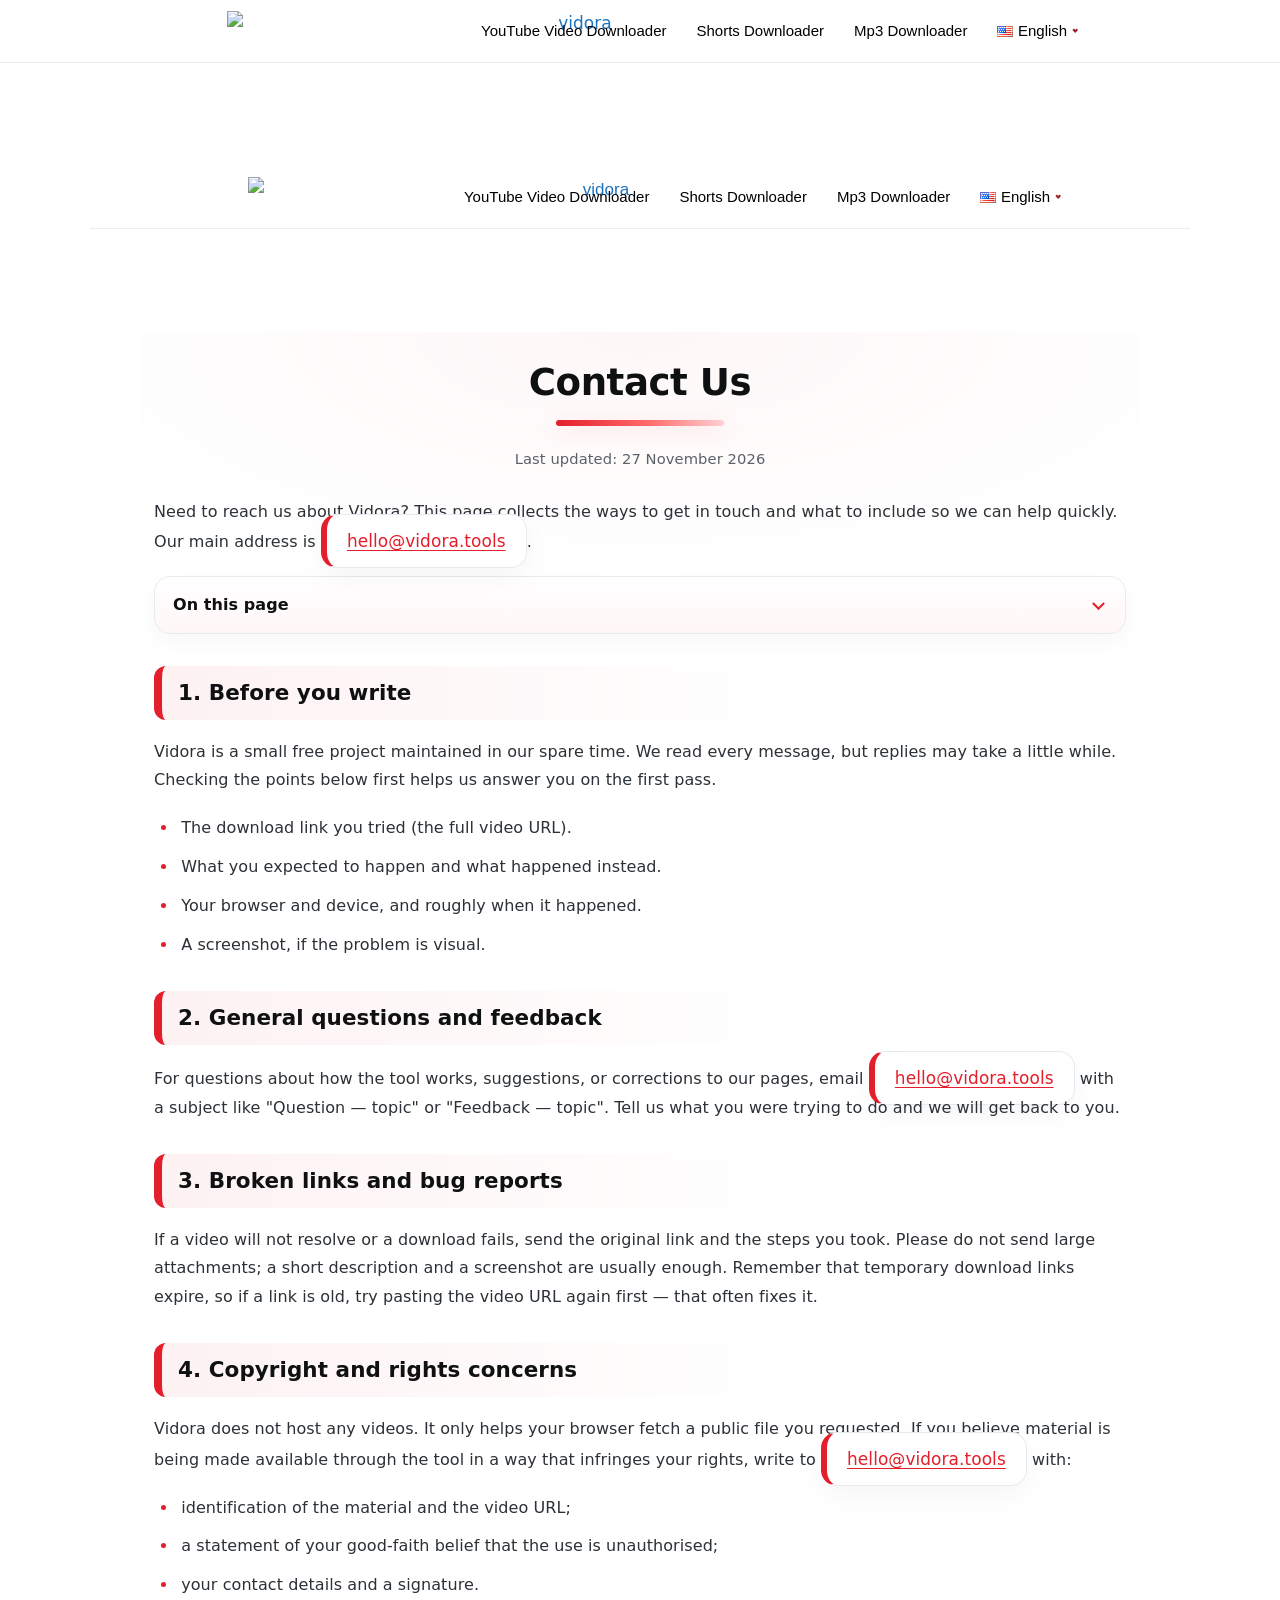
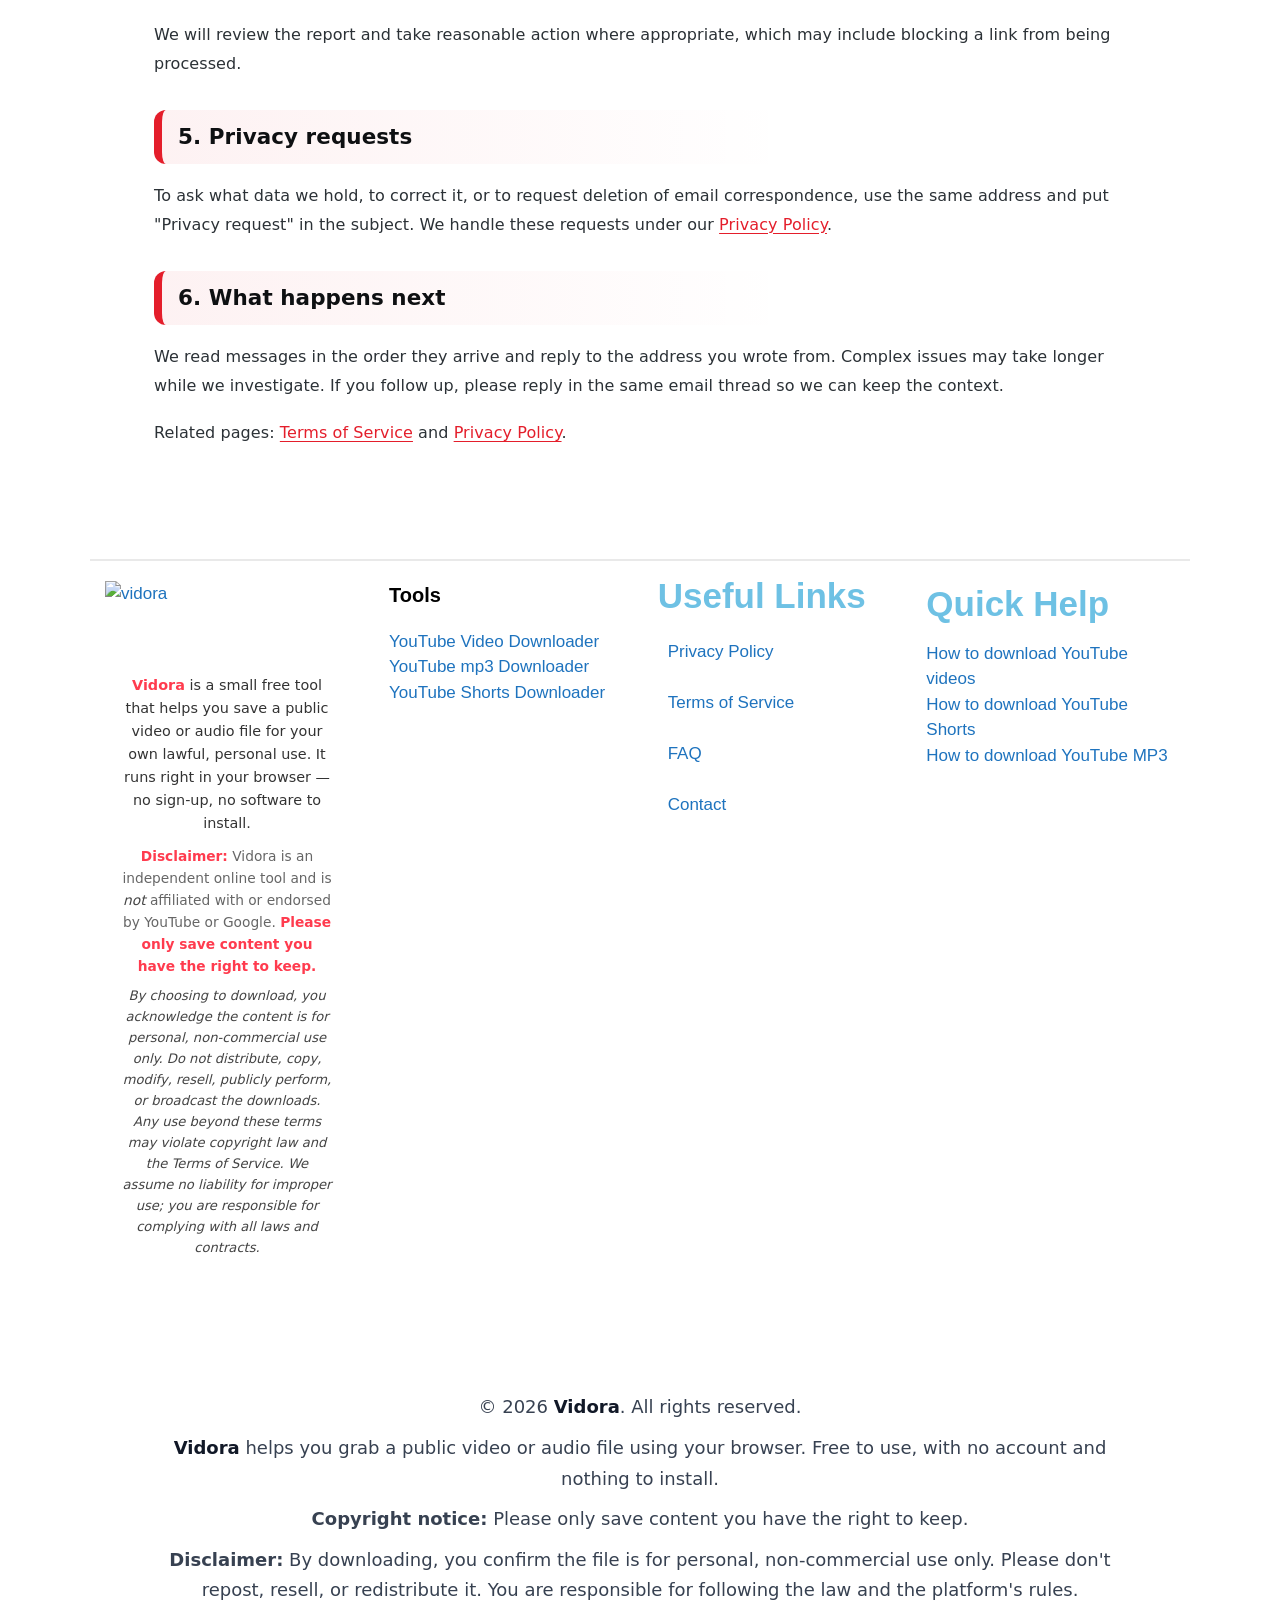
==== commit 1c758577: "Rebrand site to Vidora and rewrite legal/footer copy" ====
--- a/contact/index.html
+++ b/contact/index.html
@@ -20,7 +20,7 @@
 <meta content="summary_large_image" name="twitter:card"/>
 <meta content="Est. reading time" name="twitter:label1"/>
 <meta content="5 minutes" name="twitter:data1"/>
-<script class="yoast-schema-graph" type="application/ld+json">{"@context":"https:\/\/schema.org","@graph":[{"@type":"WebPage","@id":"https:\/\/www.vidora.tools\/contact\/","url":"https:\/\/www.vidora.tools\/contact\/","name":"Contact - Vidora","isPartOf":{"@id":"https:\/\/www.vidora.tools\/#website"},"datePublished":"2026-10-23T21:20:46+00:00","dateModified":"2026-10-23T21:21:05+00:00","breadcrumb":{"@id":"https:\/\/www.vidora.tools\/contact\/#breadcrumb"},"inLanguage":"en-US","potentialAction":[{"@type":"ReadAction","target":["https:\/\/www.vidora.tools\/contact\/"]}]},{"@type":"BreadcrumbList","@id":"https:\/\/www.vidora.tools\/contact\/#breadcrumb","itemListElement":[{"@type":"ListItem","position":1,"name":"Home","item":"https:\/\/www.vidora.tools\/"},{"@type":"ListItem","position":2,"name":"Contact"}]},{"@type":"WebSite","@id":"https:\/\/www.vidora.tools\/#website","url":"https:\/\/www.vidora.tools\/","name":"Vidora","description":"Save YouTube videos fast with Vidora: paste a link to get MP4 or audio. HD\/4K when available. Private, no login; works on mobile &amp; desktop.","publisher":{"@id":"https:\/\/www.vidora.tools\/#organization"},"alternateName":"YouTube Downloader","potentialAction":[{"@type":"SearchAction","target":{"@type":"EntryPoint","urlTemplate":"https:\/\/www.vidora.tools\/?s={search_term_string}"},"query-input":{"@type":"PropertyValueSpecification","valueRequired":true,"valueName":"search_term_string"}}],"inLanguage":"en-US"},{"@type":"Organization","@id":"https:\/\/www.vidora.tools\/#organization","name":"Vidora","alternateName":"YouTube Downloader","url":"https:\/\/www.vidora.tools\/","logo":{"@type":"ImageObject","inLanguage":"en-US","@id":"https:\/\/www.vidora.tools\/#\/schema\/logo\/image\/","url":"wp-content/uploads\/2025\/10\/Copy-of-Copy-of-Copy-of-SnapSave2.png","contentUrl":"wp-content/uploads\/2025\/10\/Copy-of-Copy-of-Copy-of-SnapSave2.png","width":350,"height":70,"caption":"Vidora"},"image":{"@id":"https:\/\/www.vidora.tools\/#\/schema\/logo\/image\/"}}]}</script>
+<script class="yoast-schema-graph" type="application/ld+json">{"@context":"https:\/\/schema.org","@graph":[{"@type":"WebPage","@id":"https:\/\/www.vidora.tools\/contact\/","url":"https:\/\/www.vidora.tools\/contact\/","name":"Contact - Vidora","isPartOf":{"@id":"https:\/\/www.vidora.tools\/#website"},"datePublished":"2026-10-23T21:20:46+00:00","dateModified":"2026-10-23T21:21:05+00:00","breadcrumb":{"@id":"https:\/\/www.vidora.tools\/contact\/#breadcrumb"},"inLanguage":"en-US","potentialAction":[{"@type":"ReadAction","target":["https:\/\/www.vidora.tools\/contact\/"]}]},{"@type":"BreadcrumbList","@id":"https:\/\/www.vidora.tools\/contact\/#breadcrumb","itemListElement":[{"@type":"ListItem","position":1,"name":"Home","item":"https:\/\/www.vidora.tools\/"},{"@type":"ListItem","position":2,"name":"Contact"}]},{"@type":"WebSite","@id":"https:\/\/www.vidora.tools\/#website","url":"https:\/\/www.vidora.tools\/","name":"Vidora","description":"Save YouTube videos fast with Vidora: paste a link to get MP4 or audio. HD\/4K when available. Private, no login; works on mobile &amp; desktop.","publisher":{"@id":"https:\/\/www.vidora.tools\/#organization"},"alternateName":"YouTube Downloader","potentialAction":[{"@type":"SearchAction","target":{"@type":"EntryPoint","urlTemplate":"https:\/\/www.vidora.tools\/?s={search_term_string}"},"query-input":{"@type":"PropertyValueSpecification","valueRequired":true,"valueName":"search_term_string"}}],"inLanguage":"en-US"},{"@type":"Organization","@id":"https:\/\/www.vidora.tools\/#organization","name":"Vidora","alternateName":"YouTube Downloader","url":"https:\/\/www.vidora.tools\/","logo":{"@type":"ImageObject","inLanguage":"en-US","@id":"https:\/\/www.vidora.tools\/#\/schema\/logo\/image\/","url":"wp-content/uploads\/2025\/10\/vidora-logo.png","contentUrl":"wp-content/uploads\/2025\/10\/vidora-logo.png","width":350,"height":70,"caption":"Vidora"},"image":{"@id":"https:\/\/www.vidora.tools\/#\/schema\/logo\/image\/"}}]}</script>
 <!-- / Yoast SEO plugin. -->
 <style id="wp-img-auto-sizes-contain-inline-css">
 img:is([sizes=auto i],[sizes^="auto," i]){contain-intrinsic-size:3000px 1500px}
@@ -168,7 +168,7 @@
 <div class="elementor-element elementor-element-7ab31388 e-con-full e-flex e-con e-child" data-e-type="container" data-element_type="container" data-id="7ab31388">
 <div class="elementor-element elementor-element-3c184773 elementor-widget elementor-widget-image" data-e-type="widget" data-element_type="widget" data-id="3c184773" data-widget_type="image.default">
 <a href="https://102896351.github.io/YouTube-tool/">
-<img alt="vidora" class="attachment-large size-large wp-image-51" height="70" sizes="(max-width: 350px) 100vw, 350px" src="../wp-content/uploads/2025/10/Copy-of-Copy-of-Copy-of-SnapSave2.png" srcset="../wp-content/uploads/2025/10/Copy-of-Copy-of-Copy-of-SnapSave2.png 350w, ../wp-content/uploads/2025/10/Copy-of-Copy-of-Copy-of-SnapSave2-300x60.png 300w" width="350"/> </a>
+<img alt="vidora" class="attachment-large size-large wp-image-51" height="70" sizes="(max-width: 350px) 100vw, 350px" src="../wp-content/uploads/2025/10/vidora-logo.png" srcset="../wp-content/uploads/2025/10/vidora-logo.png 350w, ../wp-content/uploads/2025/10/vidora-logo-300x60.png 300w" width="350"/> </a>
 </div>
 </div>
 <div class="elementor-element elementor-element-7c159476 e-con-full e-flex e-con e-child" data-e-type="container" data-element_type="container" data-id="7c159476">
@@ -251,7 +251,7 @@
 	<meta name="twitter:card" content="summary_large_image" />
 	<meta name="twitter:label1" content="Est. reading time" />
 	<meta name="twitter:data1" content="5 minutes" />
-	<script type="application/ld+json" class="yoast-schema-graph">{"@context":"https:\/\/schema.org","@graph":[{"@type":"WebPage","@id":"https:\/\/www.vidora.tools\/contact\/","url":"https:\/\/www.vidora.tools\/contact\/","name":"Contact - Vidora","isPartOf":{"@id":"https:\/\/www.vidora.tools\/#website"},"datePublished":"2026-10-23T21:20:46+00:00","dateModified":"2026-10-23T21:21:05+00:00","breadcrumb":{"@id":"https:\/\/www.vidora.tools\/contact\/#breadcrumb"},"inLanguage":"en-US","potentialAction":[{"@type":"ReadAction","target":["https:\/\/www.vidora.tools\/contact\/"]}]},{"@type":"BreadcrumbList","@id":"https:\/\/www.vidora.tools\/contact\/#breadcrumb","itemListElement":[{"@type":"ListItem","position":1,"name":"Home","item":"https:\/\/www.vidora.tools\/"},{"@type":"ListItem","position":2,"name":"Contact"}]},{"@type":"WebSite","@id":"https:\/\/www.vidora.tools\/#website","url":"https:\/\/www.vidora.tools\/","name":"Vidora","description":"Save YouTube videos fast with Vidora: paste a link to get MP4 or audio. HD\/4K when available. Private, no login; works on mobile &amp; desktop.","publisher":{"@id":"https:\/\/www.vidora.tools\/#organization"},"alternateName":"YouTube Downloader","potentialAction":[{"@type":"SearchAction","target":{"@type":"EntryPoint","urlTemplate":"https:\/\/www.vidora.tools\/?s={search_term_string}"},"query-input":{"@type":"PropertyValueSpecification","valueRequired":true,"valueName":"search_term_string"}}],"inLanguage":"en-US"},{"@type":"Organization","@id":"https:\/\/www.vidora.tools\/#organization","name":"Vidora","alternateName":"YouTube Downloader","url":"https:\/\/www.vidora.tools\/","logo":{"@type":"ImageObject","inLanguage":"en-US","@id":"https:\/\/www.vidora.tools\/#\/schema\/logo\/image\/","url":"wp-content/uploads\/2025\/10\/Copy-of-Copy-of-Copy-of-SnapSave2.png","contentUrl":"wp-content/uploads\/2025\/10\/Copy-of-Copy-of-Copy-of-SnapSave2.png","width":350,"height":70,"caption":"Vidora"},"image":{"@id":"https:\/\/www.vidora.tools\/#\/schema\/logo\/image\/"}}]}</script>
+	<script type="application/ld+json" class="yoast-schema-graph">{"@context":"https:\/\/schema.org","@graph":[{"@type":"WebPage","@id":"https:\/\/www.vidora.tools\/contact\/","url":"https:\/\/www.vidora.tools\/contact\/","name":"Contact - Vidora","isPartOf":{"@id":"https:\/\/www.vidora.tools\/#website"},"datePublished":"2026-10-23T21:20:46+00:00","dateModified":"2026-10-23T21:21:05+00:00","breadcrumb":{"@id":"https:\/\/www.vidora.tools\/contact\/#breadcrumb"},"inLanguage":"en-US","potentialAction":[{"@type":"ReadAction","target":["https:\/\/www.vidora.tools\/contact\/"]}]},{"@type":"BreadcrumbList","@id":"https:\/\/www.vidora.tools\/contact\/#breadcrumb","itemListElement":[{"@type":"ListItem","position":1,"name":"Home","item":"https:\/\/www.vidora.tools\/"},{"@type":"ListItem","position":2,"name":"Contact"}]},{"@type":"WebSite","@id":"https:\/\/www.vidora.tools\/#website","url":"https:\/\/www.vidora.tools\/","name":"Vidora","description":"Save YouTube videos fast with Vidora: paste a link to get MP4 or audio. HD\/4K when available. Private, no login; works on mobile &amp; desktop.","publisher":{"@id":"https:\/\/www.vidora.tools\/#organization"},"alternateName":"YouTube Downloader","potentialAction":[{"@type":"SearchAction","target":{"@type":"EntryPoint","urlTemplate":"https:\/\/www.vidora.tools\/?s={search_term_string}"},"query-input":{"@type":"PropertyValueSpecification","valueRequired":true,"valueName":"search_term_string"}}],"inLanguage":"en-US"},{"@type":"Organization","@id":"https:\/\/www.vidora.tools\/#organization","name":"Vidora","alternateName":"YouTube Downloader","url":"https:\/\/www.vidora.tools\/","logo":{"@type":"ImageObject","inLanguage":"en-US","@id":"https:\/\/www.vidora.tools\/#\/schema\/logo\/image\/","url":"wp-content/uploads\/2025\/10\/vidora-logo.png","contentUrl":"wp-content/uploads\/2025\/10\/vidora-logo.png","width":350,"height":70,"caption":"Vidora"},"image":{"@id":"https:\/\/www.vidora.tools\/#\/schema\/logo\/image\/"}}]}</script>
 	<!-- / Yoast SEO plugin. -->
 
 
@@ -403,7 +403,7 @@
 <div class="elementor-element elementor-element-7ab31388 e-con-full e-flex e-con e-child" data-e-type="container" data-element_type="container" data-id="7ab31388">
 <div class="elementor-element elementor-element-3c184773 elementor-widget elementor-widget-image" data-e-type="widget" data-element_type="widget" data-id="3c184773" data-widget_type="image.default">
 <a href="https://102896351.github.io/YouTube-tool/">
-<img alt="vidora" class="attachment-large size-large wp-image-51" height="70" sizes="(max-width: 350px) 100vw, 350px" src="../wp-content/uploads/2025/10/Copy-of-Copy-of-Copy-of-SnapSave2.png" srcset="../wp-content/uploads/2025/10/Copy-of-Copy-of-Copy-of-SnapSave2.png 350w, ../wp-content/uploads/2025/10/Copy-of-Copy-of-Copy-of-SnapSave2-300x60.png 300w" width="350"/> </a>
+<img alt="vidora" class="attachment-large size-large wp-image-51" height="70" sizes="(max-width: 350px) 100vw, 350px" src="../wp-content/uploads/2025/10/vidora-logo.png" srcset="../wp-content/uploads/2025/10/vidora-logo.png 350w, ../wp-content/uploads/2025/10/vidora-logo-300x60.png 300w" width="350"/> </a>
 </div>
 </div>
 <div class="elementor-element elementor-element-7c159476 e-con-full e-flex e-con e-child" data-e-type="container" data-element_type="container" data-id="7c159476">
@@ -541,7 +541,7 @@
 <div class="elementor-element elementor-element-73e75909 e-con-full e-flex e-con e-child" data-e-type="container" data-element_type="container" data-id="73e75909">
 <div class="elementor-element elementor-element-594403b1 elementor-widget elementor-widget-image" data-e-type="widget" data-element_type="widget" data-id="594403b1" data-widget_type="image.default">
 <a href="#">
-<img alt="vidora" class="attachment-full size-full wp-image-51" height="70" sizes="(max-width: 350px) 100vw, 350px" src="../wp-content/uploads/2025/10/Copy-of-Copy-of-Copy-of-SnapSave2.png" srcset="../wp-content/uploads/2025/10/Copy-of-Copy-of-Copy-of-SnapSave2.png 350w, ../wp-content/uploads/2025/10/Copy-of-Copy-of-Copy-of-SnapSave2-300x60.png 300w" width="350"/> </a>
+<img alt="vidora" class="attachment-full size-full wp-image-51" height="70" sizes="(max-width: 350px) 100vw, 350px" src="../wp-content/uploads/2025/10/vidora-logo.png" srcset="../wp-content/uploads/2025/10/vidora-logo.png 350w, ../wp-content/uploads/2025/10/vidora-logo-300x60.png 300w" width="350"/> </a>
 </div>
 <div class="elementor-element elementor-element-ce95126 elementor-widget elementor-widget-text-editor" data-e-type="widget" data-element_type="widget" data-id="ce95126" data-widget_type="text-editor.default">
 <!-- Footer (Vidora) -->
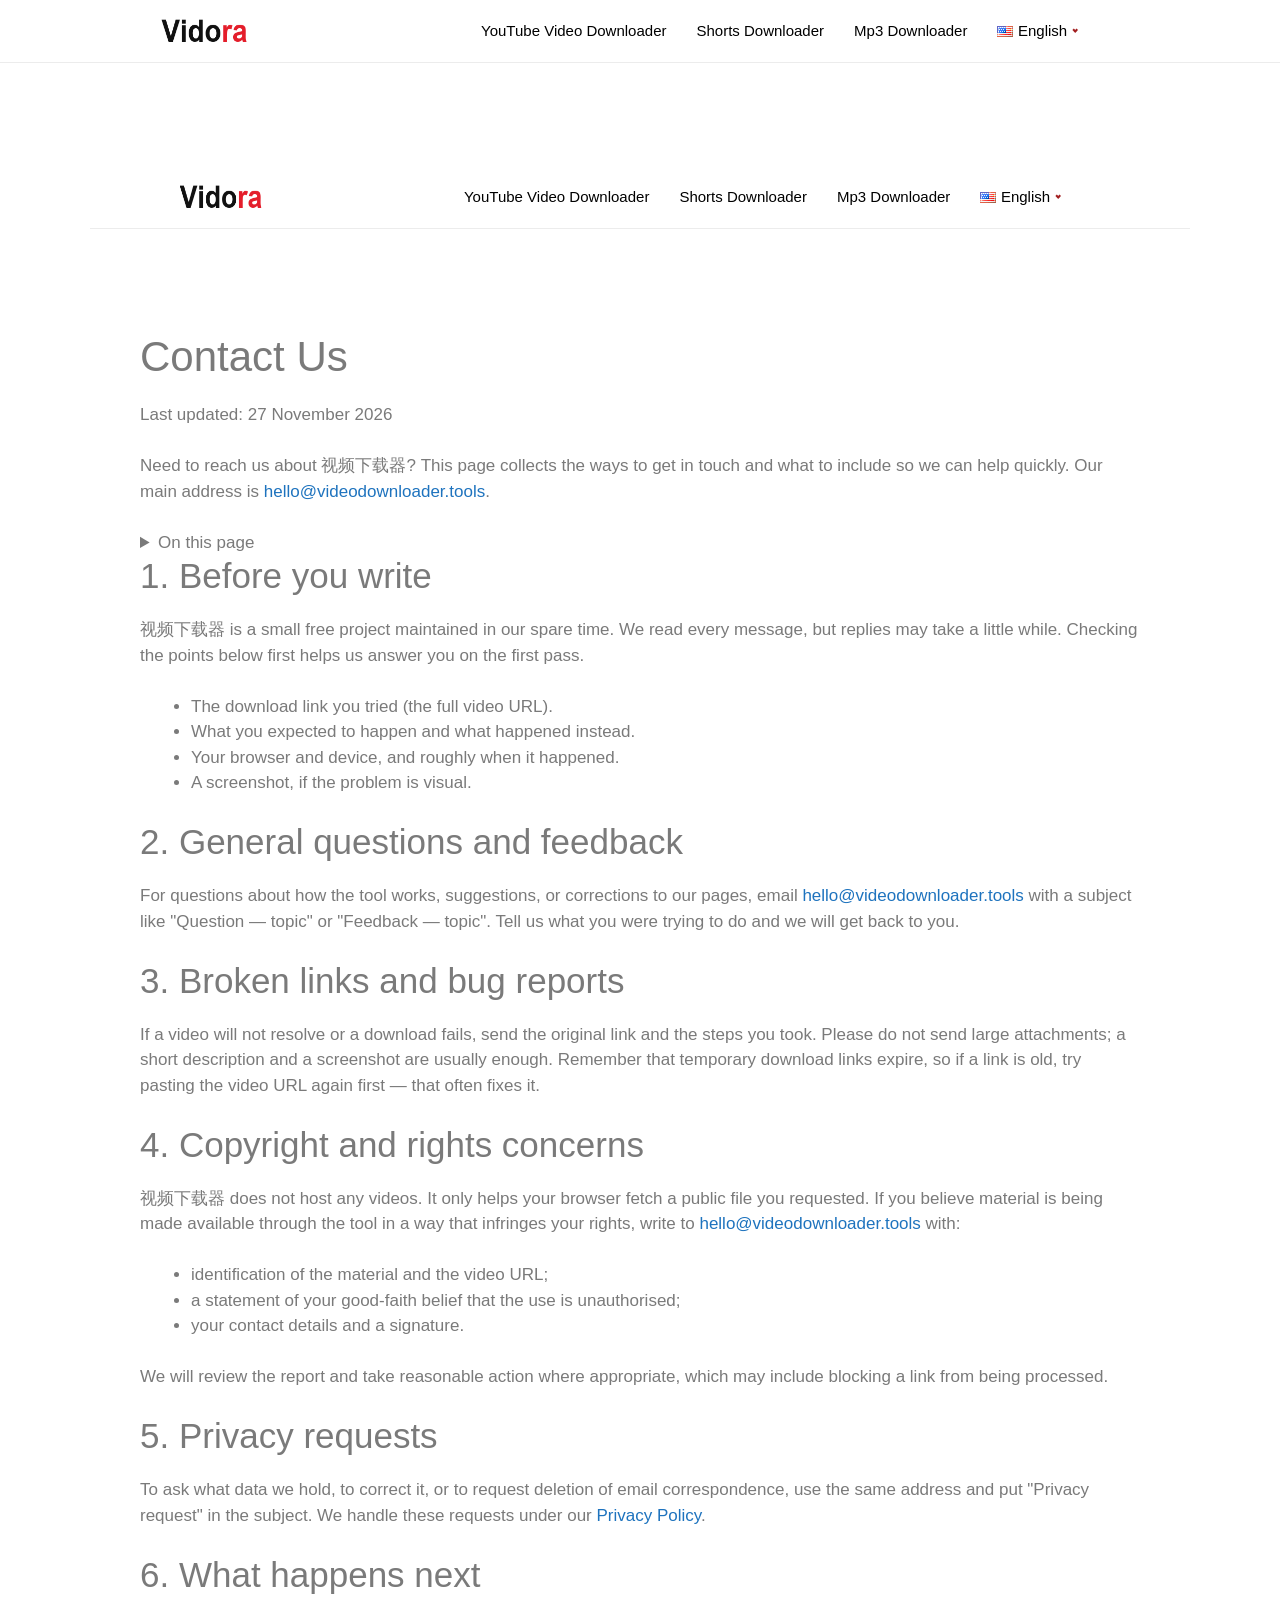
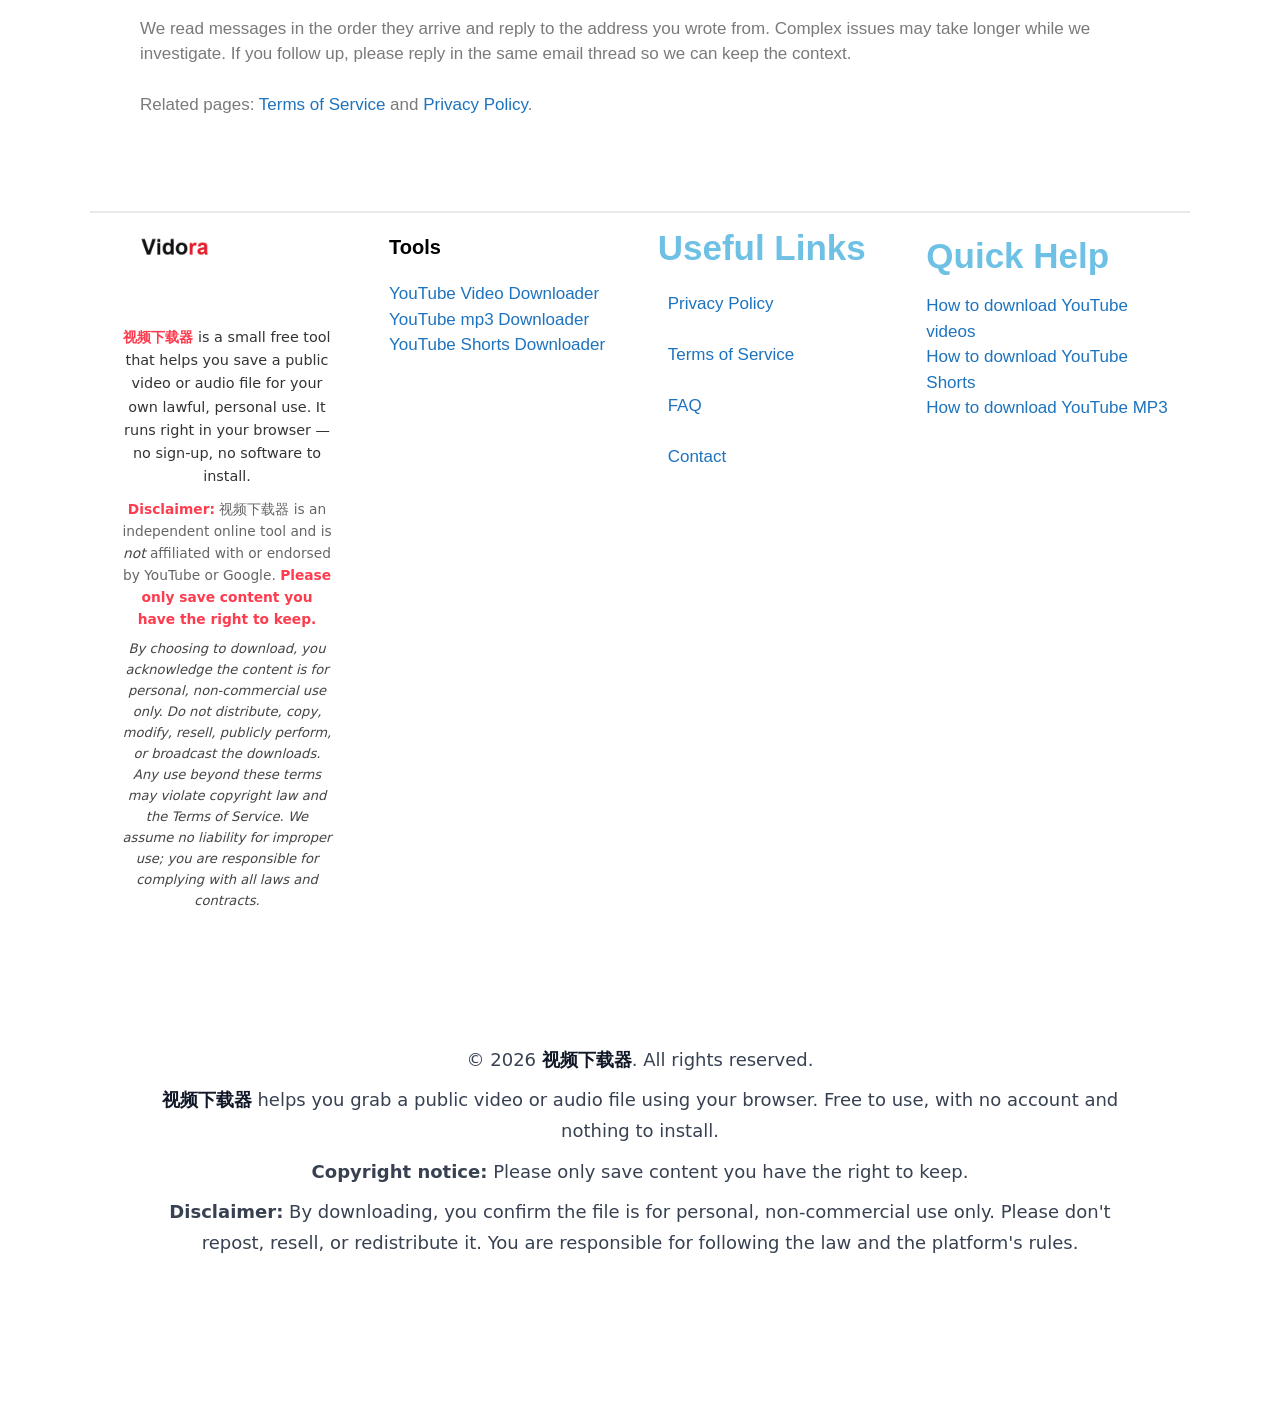
==== commit 8298da1a: "Rename brand to 视频下载器 and bump asset cache version" ====
--- a/contact/index.html
+++ b/contact/index.html
@@ -5,13 +5,13 @@
 <meta content="noindex, nofollow" name="robots"/>
 <meta content="width=device-width, initial-scale=1" name="viewport"/>
 <!-- This site is optimized with the Yoast SEO plugin v28.6 - https://yoast.com/product/yoast-seo-wordpress/ -->
-<title>Contact - Vidora</title>
+<title>Contact - 视频下载器</title>
 <meta content="en_US" property="og:locale"/>
 <meta content="article" property="og:type"/>
-<meta content="Contact - Vidora" property="og:title"/>
-<meta content="Contact Vidora Effective date: 24 October 2026 On this page 1. Download or website support 2. Copyright notices and other rights concerns 3. Personal information and privacy choices 4. Security and abusive behavior 5. General enquiries 6. What happens after you contact us Contact Vidora for help with the website, a privacy request, a copyright ... Read more" property="og:description"/>
+<meta content="Contact - 视频下载器" property="og:title"/>
+<meta content="Contact 视频下载器 Effective date: 24 October 2026 On this page 1. Download or website support 2. Copyright notices and other rights concerns 3. Personal information and privacy choices 4. Security and abusive behavior 5. General enquiries 6. What happens after you contact us Contact 视频下载器 for help with the website, a privacy request, a copyright ... Read more" property="og:description"/>
 <meta content="index.html" property="og:url"/>
-<meta content="Vidora" property="og:site_name"/>
+<meta content="视频下载器" property="og:site_name"/>
 <meta content="2026-10-23T21:21:05+00:00" property="article:modified_time"/>
 <meta content="../wp-content/uploads/2025/10/Screenshot-2025-10-27-at-2.28.49-AM-scaled.png" property="og:image"/>
 <meta content="2560" property="og:image:width"/>
@@ -20,7 +20,7 @@
 <meta content="summary_large_image" name="twitter:card"/>
 <meta content="Est. reading time" name="twitter:label1"/>
 <meta content="5 minutes" name="twitter:data1"/>
-<script class="yoast-schema-graph" type="application/ld+json">{"@context":"https:\/\/schema.org","@graph":[{"@type":"WebPage","@id":"https:\/\/www.vidora.tools\/contact\/","url":"https:\/\/www.vidora.tools\/contact\/","name":"Contact - Vidora","isPartOf":{"@id":"https:\/\/www.vidora.tools\/#website"},"datePublished":"2026-10-23T21:20:46+00:00","dateModified":"2026-10-23T21:21:05+00:00","breadcrumb":{"@id":"https:\/\/www.vidora.tools\/contact\/#breadcrumb"},"inLanguage":"en-US","potentialAction":[{"@type":"ReadAction","target":["https:\/\/www.vidora.tools\/contact\/"]}]},{"@type":"BreadcrumbList","@id":"https:\/\/www.vidora.tools\/contact\/#breadcrumb","itemListElement":[{"@type":"ListItem","position":1,"name":"Home","item":"https:\/\/www.vidora.tools\/"},{"@type":"ListItem","position":2,"name":"Contact"}]},{"@type":"WebSite","@id":"https:\/\/www.vidora.tools\/#website","url":"https:\/\/www.vidora.tools\/","name":"Vidora","description":"Save YouTube videos fast with Vidora: paste a link to get MP4 or audio. HD\/4K when available. Private, no login; works on mobile &amp; desktop.","publisher":{"@id":"https:\/\/www.vidora.tools\/#organization"},"alternateName":"YouTube Downloader","potentialAction":[{"@type":"SearchAction","target":{"@type":"EntryPoint","urlTemplate":"https:\/\/www.vidora.tools\/?s={search_term_string}"},"query-input":{"@type":"PropertyValueSpecification","valueRequired":true,"valueName":"search_term_string"}}],"inLanguage":"en-US"},{"@type":"Organization","@id":"https:\/\/www.vidora.tools\/#organization","name":"Vidora","alternateName":"YouTube Downloader","url":"https:\/\/www.vidora.tools\/","logo":{"@type":"ImageObject","inLanguage":"en-US","@id":"https:\/\/www.vidora.tools\/#\/schema\/logo\/image\/","url":"wp-content/uploads\/2025\/10\/vidora-logo.png","contentUrl":"wp-content/uploads\/2025\/10\/vidora-logo.png","width":350,"height":70,"caption":"Vidora"},"image":{"@id":"https:\/\/www.vidora.tools\/#\/schema\/logo\/image\/"}}]}</script>
+<script class="yoast-schema-graph" type="application/ld+json">{"@context":"https:\/\/schema.org","@graph":[{"@type":"WebPage","@id":"https:\/\/102896351.github.io/YouTube-tool\/contact\/","url":"https:\/\/102896351.github.io/YouTube-tool\/contact\/","name":"Contact - 视频下载器","isPartOf":{"@id":"https:\/\/102896351.github.io/YouTube-tool\/#website"},"datePublished":"2026-10-23T21:20:46+00:00","dateModified":"2026-10-23T21:21:05+00:00","breadcrumb":{"@id":"https:\/\/102896351.github.io/YouTube-tool\/contact\/#breadcrumb"},"inLanguage":"en-US","potentialAction":[{"@type":"ReadAction","target":["https:\/\/102896351.github.io/YouTube-tool\/contact\/"]}]},{"@type":"BreadcrumbList","@id":"https:\/\/102896351.github.io/YouTube-tool\/contact\/#breadcrumb","itemListElement":[{"@type":"ListItem","position":1,"name":"Home","item":"https:\/\/102896351.github.io/YouTube-tool\/"},{"@type":"ListItem","position":2,"name":"Contact"}]},{"@type":"WebSite","@id":"https:\/\/102896351.github.io/YouTube-tool\/#website","url":"https:\/\/102896351.github.io/YouTube-tool\/","name":"视频下载器","description":"Save YouTube videos fast with 视频下载器: paste a link to get MP4 or audio. HD\/4K when available. Private, no login; works on mobile &amp; desktop.","publisher":{"@id":"https:\/\/102896351.github.io/YouTube-tool\/#organization"},"alternateName":"YouTube Downloader","potentialAction":[{"@type":"SearchAction","target":{"@type":"EntryPoint","urlTemplate":"https:\/\/102896351.github.io/YouTube-tool\/?s={search_term_string}"},"query-input":{"@type":"PropertyValueSpecification","valueRequired":true,"valueName":"search_term_string"}}],"inLanguage":"en-US"},{"@type":"Organization","@id":"https:\/\/102896351.github.io/YouTube-tool\/#organization","name":"视频下载器","alternateName":"YouTube Downloader","url":"https:\/\/102896351.github.io/YouTube-tool\/","logo":{"@type":"ImageObject","inLanguage":"en-US","@id":"https:\/\/102896351.github.io/YouTube-tool\/#\/schema\/logo\/image\/","url":"wp-content/uploads\/2025\/10\/vidora-logo.png","contentUrl":"wp-content/uploads\/2025\/10\/vidora-logo.png","width":350,"height":70,"caption":"视频下载器"},"image":{"@id":"https:\/\/102896351.github.io/YouTube-tool\/#\/schema\/logo\/image\/"}}]}</script>
 <!-- / Yoast SEO plugin. -->
 <style id="wp-img-auto-sizes-contain-inline-css">
 img:is([sizes=auto i],[sizes^="auto," i]){contain-intrinsic-size:3000px 1500px}
@@ -87,12 +87,12 @@
 					}
 				}
 			</style>
-<link href="../wp-content/uploads/2025/10/vidora-150x150.jpg" rel="icon" sizes="32x32"/>
-<link href="../wp-content/uploads/2025/10/vidora-300x300.jpg" rel="icon" sizes="192x192"/>
-<link href="../wp-content/uploads/2025/10/vidora-300x300.jpg" rel="apple-touch-icon"/>
-<meta content="../wp-content/uploads/2025/10/vidora-300x300.jpg" name="msapplication-TileImage"/>
+<link href="../wp-content/uploads/2025/10/vidora-150x150.jpg?v=20261127h" rel="icon" sizes="32x32"/>
+<link href="../wp-content/uploads/2025/10/vidora-300x300.jpg?v=20261127h" rel="icon" sizes="192x192"/>
+<link href="../wp-content/uploads/2025/10/vidora-300x300.jpg?v=20261127h" rel="apple-touch-icon"/>
+<meta content="../wp-content/uploads/2025/10/vidora-300x300.jpg?v=20261127h" name="msapplication-TileImage"/>
 <style id="vidora-menu-arrow">.elementskit-submenu-indicator::before{content:"";display:inline-block;width:.4em;height:.4em;border-right:2px solid currentColor;border-bottom:2px solid currentColor;transform:rotate(45deg);vertical-align:.2em}</style><meta content="notranslate" name="google"/>
-<meta content="vidora" name="author"/>
+<meta content="视频下载器" name="author"/>
 <style id="wp-custom-css">
 /* Mobile-only overflow / side margin fix */
 @media (max-width: 768px) {
@@ -168,7 +168,7 @@
 <div class="elementor-element elementor-element-7ab31388 e-con-full e-flex e-con e-child" data-e-type="container" data-element_type="container" data-id="7ab31388">
 <div class="elementor-element elementor-element-3c184773 elementor-widget elementor-widget-image" data-e-type="widget" data-element_type="widget" data-id="3c184773" data-widget_type="image.default">
 <a href="https://102896351.github.io/YouTube-tool/">
-<img alt="vidora" class="attachment-large size-large wp-image-51" height="70" sizes="(max-width: 350px) 100vw, 350px" src="../wp-content/uploads/2025/10/vidora-logo.png" srcset="../wp-content/uploads/2025/10/vidora-logo.png 350w, ../wp-content/uploads/2025/10/vidora-logo-300x60.png 300w" width="350"/> </a>
+<img alt="视频下载器" class="attachment-large size-large wp-image-51" height="70" sizes="(max-width: 350px) 100vw, 350px" src="../wp-content/uploads/2025/10/vidora-logo.png?v=20261127h" srcset="../wp-content/uploads/2025/10/vidora-logo.png?v=20261127h 350w, ../wp-content/uploads/2025/10/vidora-logo-300x60.png?v=20261127h 300w" width="350"/> </a>
 </div>
 </div>
 <div class="elementor-element elementor-element-7c159476 e-con-full e-flex e-con e-child" data-e-type="container" data-element_type="container" data-id="7c159476">
@@ -208,7 +208,7 @@
 <div class="elementor-element elementor-element-64e9c9bb e-flex e-con-boxed e-con e-parent" data-e-type="container" data-element_type="container" data-id="64e9c9bb">
 <div class="e-con-inner">
 <div class="elementor-element elementor-element-3df43632 elementor-widget elementor-widget-text-editor" data-e-type="widget" data-element_type="widget" data-id="3df43632" data-widget_type="text-editor.default">
-<!-- Vidora: Contact Vidora — content only -->
+<!-- 视频下载器: Contact 视频下载器 — content only -->
 <style>
 .vidora-legal{--sl-primary:#E41E2B;--sl-hover:#B71721;--sl-text:#0e1012;--sl-subtle:#2b3136;--sl-muted:#5a6168;--sl-border:#e6ebf2;--sl-wash:rgba(228,30,43,.06);box-sizing:border-box;max-width:1100px;margin:0 auto;padding:24px 14px;color:var(--sl-text);background:radial-gradient(900px 360px at 50% 0,rgba(228,30,43,.035),transparent 70%),#fff;font-family:ui-sans-serif,system-ui,-apple-system,"Segoe UI",Roboto,Arial,sans-serif;font-size:1rem;line-height:1.78;letter-spacing:.005em;-webkit-font-smoothing:antialiased;text-rendering:optimizeLegibility;overflow-wrap:anywhere}
 .vidora-legal *{box-sizing:border-box}
@@ -236,13 +236,13 @@
 	<meta name='robots' content='noindex, nofollow' />
 <meta name="viewport" content="width=device-width, initial-scale=1">
 	<!-- This site is optimized with the Yoast SEO plugin v28.6 - https://yoast.com/product/yoast-seo-wordpress/ -->
-	<title>Contact - Vidora</title>
+	<title>Contact - 视频下载器</title>
 	<meta property="og:locale" content="en_US" />
 	<meta property="og:type" content="article" />
-	<meta property="og:title" content="Contact - Vidora" />
-	<meta property="og:description" content="Contact Vidora Effective date: 24 October 2026 On this page 1. Download or website support 2. Copyright notices and other rights concerns 3. Personal information and privacy choices 4. Security and abusive behavior 5. General enquiries 6. What happens after you contact us Contact Vidora for help with the website, a privacy request, a copyright ... Read more" />
+	<meta property="og:title" content="Contact - 视频下载器" />
+	<meta property="og:description" content="Contact 视频下载器 Effective date: 24 October 2026 On this page 1. Download or website support 2. Copyright notices and other rights concerns 3. Personal information and privacy choices 4. Security and abusive behavior 5. General enquiries 6. What happens after you contact us Contact 视频下载器 for help with the website, a privacy request, a copyright ... Read more" />
 	<meta property="og:url" content="index.html" />
-	<meta property="og:site_name" content="Vidora" />
+	<meta property="og:site_name" content="视频下载器" />
 	<meta property="article:modified_time" content="2026-10-23T21:21:05+00:00" />
 	<meta property="og:image" content="../wp-content/uploads/2025/10/Screenshot-2025-10-27-at-2.28.49-AM-scaled.png" />
 	<meta property="og:image:width" content="2560" />
@@ -251,7 +251,7 @@
 	<meta name="twitter:card" content="summary_large_image" />
 	<meta name="twitter:label1" content="Est. reading time" />
 	<meta name="twitter:data1" content="5 minutes" />
-	<script type="application/ld+json" class="yoast-schema-graph">{"@context":"https:\/\/schema.org","@graph":[{"@type":"WebPage","@id":"https:\/\/www.vidora.tools\/contact\/","url":"https:\/\/www.vidora.tools\/contact\/","name":"Contact - Vidora","isPartOf":{"@id":"https:\/\/www.vidora.tools\/#website"},"datePublished":"2026-10-23T21:20:46+00:00","dateModified":"2026-10-23T21:21:05+00:00","breadcrumb":{"@id":"https:\/\/www.vidora.tools\/contact\/#breadcrumb"},"inLanguage":"en-US","potentialAction":[{"@type":"ReadAction","target":["https:\/\/www.vidora.tools\/contact\/"]}]},{"@type":"BreadcrumbList","@id":"https:\/\/www.vidora.tools\/contact\/#breadcrumb","itemListElement":[{"@type":"ListItem","position":1,"name":"Home","item":"https:\/\/www.vidora.tools\/"},{"@type":"ListItem","position":2,"name":"Contact"}]},{"@type":"WebSite","@id":"https:\/\/www.vidora.tools\/#website","url":"https:\/\/www.vidora.tools\/","name":"Vidora","description":"Save YouTube videos fast with Vidora: paste a link to get MP4 or audio. HD\/4K when available. Private, no login; works on mobile &amp; desktop.","publisher":{"@id":"https:\/\/www.vidora.tools\/#organization"},"alternateName":"YouTube Downloader","potentialAction":[{"@type":"SearchAction","target":{"@type":"EntryPoint","urlTemplate":"https:\/\/www.vidora.tools\/?s={search_term_string}"},"query-input":{"@type":"PropertyValueSpecification","valueRequired":true,"valueName":"search_term_string"}}],"inLanguage":"en-US"},{"@type":"Organization","@id":"https:\/\/www.vidora.tools\/#organization","name":"Vidora","alternateName":"YouTube Downloader","url":"https:\/\/www.vidora.tools\/","logo":{"@type":"ImageObject","inLanguage":"en-US","@id":"https:\/\/www.vidora.tools\/#\/schema\/logo\/image\/","url":"wp-content/uploads\/2025\/10\/vidora-logo.png","contentUrl":"wp-content/uploads\/2025\/10\/vidora-logo.png","width":350,"height":70,"caption":"Vidora"},"image":{"@id":"https:\/\/www.vidora.tools\/#\/schema\/logo\/image\/"}}]}</script>
+	<script type="application/ld+json" class="yoast-schema-graph">{"@context":"https:\/\/schema.org","@graph":[{"@type":"WebPage","@id":"https:\/\/102896351.github.io/YouTube-tool\/contact\/","url":"https:\/\/102896351.github.io/YouTube-tool\/contact\/","name":"Contact - 视频下载器","isPartOf":{"@id":"https:\/\/102896351.github.io/YouTube-tool\/#website"},"datePublished":"2026-10-23T21:20:46+00:00","dateModified":"2026-10-23T21:21:05+00:00","breadcrumb":{"@id":"https:\/\/102896351.github.io/YouTube-tool\/contact\/#breadcrumb"},"inLanguage":"en-US","potentialAction":[{"@type":"ReadAction","target":["https:\/\/102896351.github.io/YouTube-tool\/contact\/"]}]},{"@type":"BreadcrumbList","@id":"https:\/\/102896351.github.io/YouTube-tool\/contact\/#breadcrumb","itemListElement":[{"@type":"ListItem","position":1,"name":"Home","item":"https:\/\/102896351.github.io/YouTube-tool\/"},{"@type":"ListItem","position":2,"name":"Contact"}]},{"@type":"WebSite","@id":"https:\/\/102896351.github.io/YouTube-tool\/#website","url":"https:\/\/102896351.github.io/YouTube-tool\/","name":"视频下载器","description":"Save YouTube videos fast with 视频下载器: paste a link to get MP4 or audio. HD\/4K when available. Private, no login; works on mobile &amp; desktop.","publisher":{"@id":"https:\/\/102896351.github.io/YouTube-tool\/#organization"},"alternateName":"YouTube Downloader","potentialAction":[{"@type":"SearchAction","target":{"@type":"EntryPoint","urlTemplate":"https:\/\/102896351.github.io/YouTube-tool\/?s={search_term_string}"},"query-input":{"@type":"PropertyValueSpecification","valueRequired":true,"valueName":"search_term_string"}}],"inLanguage":"en-US"},{"@type":"Organization","@id":"https:\/\/102896351.github.io/YouTube-tool\/#organization","name":"视频下载器","alternateName":"YouTube Downloader","url":"https:\/\/102896351.github.io/YouTube-tool\/","logo":{"@type":"ImageObject","inLanguage":"en-US","@id":"https:\/\/102896351.github.io/YouTube-tool\/#\/schema\/logo\/image\/","url":"wp-content/uploads\/2025\/10\/vidora-logo.png","contentUrl":"wp-content/uploads\/2025\/10\/vidora-logo.png","width":350,"height":70,"caption":"视频下载器"},"image":{"@id":"https:\/\/102896351.github.io/YouTube-tool\/#\/schema\/logo\/image\/"}}]}</script>
 	<!-- / Yoast SEO plugin. -->
 
 
@@ -324,12 +324,12 @@
 					}
 				}
 			</style>
-<link href="../wp-content/uploads/2025/10/vidora-150x150.jpg" rel="icon" sizes="32x32"/>
-<link href="../wp-content/uploads/2025/10/vidora-300x300.jpg" rel="icon" sizes="192x192"/>
-<link href="../wp-content/uploads/2025/10/vidora-300x300.jpg" rel="apple-touch-icon"/>
-<meta content="../wp-content/uploads/2025/10/vidora-300x300.jpg" name="msapplication-TileImage"/>
+<link href="../wp-content/uploads/2025/10/vidora-150x150.jpg?v=20261127h" rel="icon" sizes="32x32"/>
+<link href="../wp-content/uploads/2025/10/vidora-300x300.jpg?v=20261127h" rel="icon" sizes="192x192"/>
+<link href="../wp-content/uploads/2025/10/vidora-300x300.jpg?v=20261127h" rel="apple-touch-icon"/>
+<meta content="../wp-content/uploads/2025/10/vidora-300x300.jpg?v=20261127h" name="msapplication-TileImage"/>
 <style id="vidora-menu-arrow">.elementskit-submenu-indicator::before{content:"";display:inline-block;width:.4em;height:.4em;border-right:2px solid currentColor;border-bottom:2px solid currentColor;transform:rotate(45deg);vertical-align:.2em}</style><meta content="notranslate" name="google"/>
-<meta content="vidora" name="author"/>
+<meta content="视频下载器" name="author"/>
 <style id="wp-custom-css">
 /* Mobile-only overflow / side margin fix */
 @media (max-width: 768px) {
@@ -403,7 +403,7 @@
 <div class="elementor-element elementor-element-7ab31388 e-con-full e-flex e-con e-child" data-e-type="container" data-element_type="container" data-id="7ab31388">
 <div class="elementor-element elementor-element-3c184773 elementor-widget elementor-widget-image" data-e-type="widget" data-element_type="widget" data-id="3c184773" data-widget_type="image.default">
 <a href="https://102896351.github.io/YouTube-tool/">
-<img alt="vidora" class="attachment-large size-large wp-image-51" height="70" sizes="(max-width: 350px) 100vw, 350px" src="../wp-content/uploads/2025/10/vidora-logo.png" srcset="../wp-content/uploads/2025/10/vidora-logo.png 350w, ../wp-content/uploads/2025/10/vidora-logo-300x60.png 300w" width="350"/> </a>
+<img alt="视频下载器" class="attachment-large size-large wp-image-51" height="70" sizes="(max-width: 350px) 100vw, 350px" src="../wp-content/uploads/2025/10/vidora-logo.png?v=20261127h" srcset="../wp-content/uploads/2025/10/vidora-logo.png?v=20261127h 350w, ../wp-content/uploads/2025/10/vidora-logo-300x60.png?v=20261127h 300w" width="350"/> </a>
 </div>
 </div>
 <div class="elementor-element elementor-element-7c159476 e-con-full e-flex e-con e-child" data-e-type="container" data-element_type="container" data-id="7c159476">
@@ -443,7 +443,7 @@
 <div class="elementor-element elementor-element-64e9c9bb e-flex e-con-boxed e-con e-parent" data-e-type="container" data-element_type="container" data-id="64e9c9bb">
 <div class="e-con-inner">
 <div class="elementor-element elementor-element-3df43632 elementor-widget elementor-widget-text-editor" data-e-type="widget" data-element_type="widget" data-id="3df43632" data-widget_type="text-editor.default">
-<!-- Vidora: Contact Vidora — content only -->
+<!-- 视频下载器: Contact 视频下载器 — content only -->
 <style>
 .vidora-legal{--sl-primary:#E41E2B;--sl-hover:#B71721;--sl-text:#0e1012;--sl-subtle:#2b3136;--sl-muted:#5a6168;--sl-border:#e6ebf2;--sl-wash:rgba(228,30,43,.06);box-sizing:border-box;max-width:1100px;margin:0 auto;padding:24px 14px;color:var(--sl-text);background:radial-gradient(900px 360px at 50% 0,rgba(228,30,43,.035),transparent 70%),#fff;font-family:ui-sans-serif,system-ui,-apple-system,"Segoe UI",Roboto,Arial,sans-serif;font-size:1rem;line-height:1.78;letter-spacing:.005em;-webkit-font-smoothing:antialiased;text-rendering:optimizeLegibility;overflow-wrap:anywhere}
 .vidora-legal *{box-sizing:border-box}
@@ -481,10 +481,10 @@
 @media(max-width:600px){.vidora-legal{padding:24px 14px;font-size:1rem}.vidora-legal h2{border-left-width:6px;padding:12px 14px}.vidora-legal .policy-contents ol{padding:14px;gap:8px}.vidora-legal .policy-contents a{padding:8px 12px}.vidora-legal th,.vidora-legal td{padding:13px;min-width:145px}.vidora-legal .policy-contact-email{padding:14px 16px;font-size:1em}}
 @media print{.vidora-legal .policy-contents{display:none}.vidora-legal .table-scroll{overflow:visible;box-shadow:none}.vidora-legal h2,.vidora-legal h3{break-after:avoid}.vidora-legal{max-width:none;color:#000;background:#fff}.vidora-legal a{color:inherit}.vidora-legal .policy-contact-email{box-shadow:none}}
 </style>
-<article aria-labelledby="policy-title-contact" class="vidora-legal">
+<article aria-labelledby="policy-title-contact" class="视频下载器-legal">
 <h1 class="policy-title" id="policy-title-contact">Contact Us</h1>
 <div class="policy-body"><html><body><p class="policy-date">Last updated: 27 November 2026</p>
-<p>Need to reach us about Vidora? This page collects the ways to get in touch and what to include so we can help quickly. Our main address is <a class="policy-contact-email" href="mailto:hello@vidora.tools">hello@vidora.tools</a>.</p>
+<p>Need to reach us about 视频下载器? This page collects the ways to get in touch and what to include so we can help quickly. Our main address is <a class="policy-contact-email" href="mailto:hello@videodownloader.tools">hello@videodownloader.tools</a>.</p>
 <details class="policy-contents">
 <summary>On this page</summary>
 <ol>
@@ -497,7 +497,7 @@
 </ol>
 </details>
 <h2 id="c1">1. Before you write</h2>
-<p>Vidora is a small free project maintained in our spare time. We read every message, but replies may take a little while. Checking the points below first helps us answer you on the first pass.</p>
+<p>视频下载器 is a small free project maintained in our spare time. We read every message, but replies may take a little while. Checking the points below first helps us answer you on the first pass.</p>
 <ul>
 <li>The download link you tried (the full video URL).</li>
 <li>What you expected to happen and what happened instead.</li>
@@ -505,11 +505,11 @@
 <li>A screenshot, if the problem is visual.</li>
 </ul>
 <h2 id="c2">2. General questions and feedback</h2>
-<p>For questions about how the tool works, suggestions, or corrections to our pages, email <a class="policy-contact-email" href="mailto:hello@vidora.tools">hello@vidora.tools</a> with a subject like "Question — topic" or "Feedback — topic". Tell us what you were trying to do and we will get back to you.</p>
+<p>For questions about how the tool works, suggestions, or corrections to our pages, email <a class="policy-contact-email" href="mailto:hello@videodownloader.tools">hello@videodownloader.tools</a> with a subject like "Question — topic" or "Feedback — topic". Tell us what you were trying to do and we will get back to you.</p>
 <h2 id="c3">3. Broken links and bug reports</h2>
 <p>If a video will not resolve or a download fails, send the original link and the steps you took. Please do not send large attachments; a short description and a screenshot are usually enough. Remember that temporary download links expire, so if a link is old, try pasting the video URL again first — that often fixes it.</p>
 <h2 id="c4">4. Copyright and rights concerns</h2>
-<p>Vidora does not host any videos. It only helps your browser fetch a public file you requested. If you believe material is being made available through the tool in a way that infringes your rights, write to <a class="policy-contact-email" href="mailto:hello@vidora.tools">hello@vidora.tools</a> with:</p>
+<p>视频下载器 does not host any videos. It only helps your browser fetch a public file you requested. If you believe material is being made available through the tool in a way that infringes your rights, write to <a class="policy-contact-email" href="mailto:hello@videodownloader.tools">hello@videodownloader.tools</a> with:</p>
 <ul>
 <li>identification of the material and the video URL;</li>
 <li>a statement of your good-faith belief that the use is unauthorised;</li>
@@ -541,19 +541,19 @@
 <div class="elementor-element elementor-element-73e75909 e-con-full e-flex e-con e-child" data-e-type="container" data-element_type="container" data-id="73e75909">
 <div class="elementor-element elementor-element-594403b1 elementor-widget elementor-widget-image" data-e-type="widget" data-element_type="widget" data-id="594403b1" data-widget_type="image.default">
 <a href="#">
-<img alt="vidora" class="attachment-full size-full wp-image-51" height="70" sizes="(max-width: 350px) 100vw, 350px" src="../wp-content/uploads/2025/10/vidora-logo.png" srcset="../wp-content/uploads/2025/10/vidora-logo.png 350w, ../wp-content/uploads/2025/10/vidora-logo-300x60.png 300w" width="350"/> </a>
+<img alt="视频下载器" class="attachment-full size-full wp-image-51" height="70" sizes="(max-width: 350px) 100vw, 350px" src="../wp-content/uploads/2025/10/vidora-logo.png?v=20261127h" srcset="../wp-content/uploads/2025/10/vidora-logo.png?v=20261127h 350w, ../wp-content/uploads/2025/10/vidora-logo-300x60.png?v=20261127h 300w" width="350"/> </a>
 </div>
 <div class="elementor-element elementor-element-ce95126 elementor-widget elementor-widget-text-editor" data-e-type="widget" data-element_type="widget" data-id="ce95126" data-widget_type="text-editor.default">
-<!-- Footer (Vidora) -->
+<!-- Footer (视频下载器) -->
 <div class="footer-about">
 <p class="footer-text">
-<strong>Vidora</strong> is a small free tool that helps you save a public video or audio file for your own lawful, personal use. It runs right in your browser — no sign-up, no software to install.
+<strong>视频下载器</strong> is a small free tool that helps you save a public video or audio file for your own lawful, personal use. It runs right in your browser — no sign-up, no software to install.
   </p>
 <p class="footer-disclaimer">
-<strong>Disclaimer:</strong> Vidora is an independent online tool and is <em>not</em> affiliated with or endorsed by YouTube or Google. 
+<strong>Disclaimer:</strong> 视频下载器 is an independent online tool and is <em>not</em> affiliated with or endorsed by YouTube or Google. 
     <strong>Please only save content you have the right to keep.</strong>
 </p>
-<p aria-label="By downloading with Vidora, you confirm the file is for personal, non-commercial use only. Please do not repost, resell, or redistribute what you save, and make sure your use respects copyright law and the platform's own terms." class="footer-ack">
+<p aria-label="By downloading with 视频下载器, you confirm the file is for personal, non-commercial use only. Please do not repost, resell, or redistribute what you save, and make sure your use respects copyright law and the platform's own terms." class="footer-ack">
 <em>By choosing to download, you acknowledge the content is for personal, non-commercial use only. Do not distribute, copy, modify, resell, publicly perform, or broadcast the downloads. Any use beyond these terms may violate copyright law and the Terms of Service. We assume no liability for improper use; you are responsible for complying with all laws and contracts.</em>
 </p>
 </div>
@@ -568,7 +568,7 @@
   .footer-about .footer-text{margin:0 0 10px;color:#333}
   .footer-about .footer-disclaimer{margin:0 0 8px;font-size:.86rem;color:#666}
   .footer-about .footer-ack{margin:0;font-size:.82rem;color:#666}
-  .footer-about strong{color:#ff3b4e} /* Vidora brand */
+  .footer-about strong{color:#ff3b4e} /* 视频下载器 brand */
   .footer-about em{font-style:italic;color:#444}
 </style> </div>
 </div>
@@ -616,8 +616,8 @@
   .footer-lite a:hover{color:#2563eb;text-decoration:underline;text-underline-offset:2px}
 </style>
 <div class="footer-lite">
-<p>© 2026 <a href="https://102896351.github.io/YouTube-tool/">Vidora</a>. All rights reserved.</p>
-<p><strong style="color:#111827;">Vidora</strong> helps you grab a public video or audio file using your browser. Free to use, with no account and nothing to install.</p>
+<p>© 2026 <a href="https://102896351.github.io/YouTube-tool/">视频下载器</a>. All rights reserved.</p>
+<p><strong style="color:#111827;">视频下载器</strong> helps you grab a public video or audio file using your browser. Free to use, with no account and nothing to install.</p>
 <p><strong>Copyright notice:</strong> Please only save content you have the right to keep.</p>
 <p><strong>Disclaimer:</strong> By downloading, you confirm the file is for personal, non-commercial use only. Please don't repost, resell, or redistribute it. You are responsible for following the law and the platform's rules.</p>
 </div> </div>
@@ -690,7 +690,7 @@
 </script>
 <script id="jquery-ui-core-js" src="../wp-includes/js/jquery/ui/core.min.js"></script>
 <script id="elementor-frontend-js-before">
-var elementorFrontendConfig = {"environmentMode":{"edit":false,"wpPreview":false,"isScriptDebug":false},"i18n":{"shareOnFacebook":"Share on Facebook","shareOnX":"Share on X","pinIt":"Pin it","download":"Download","downloadImage":"Download image","fullscreen":"Fullscreen","zoom":"Zoom","share":"Share","playVideo":"Play Video","previous":"Previous","next":"Next","close":"Close","a11yCarouselPrevSlideMessage":"Previous slide","a11yCarouselNextSlideMessage":"Next slide","a11yCarouselFirstSlideMessage":"This is the first slide","a11yCarouselLastSlideMessage":"This is the last slide","a11yCarouselPaginationBulletMessage":"Go to slide"},"is_rtl":false,"breakpoints":{"xs":0,"sm":480,"md":768,"lg":1025,"xl":1440,"xxl":1600},"responsive":{"breakpoints":{"mobile":{"label":"Mobile Portrait","value":767,"default_value":767,"direction":"max","is_enabled":true},"mobile_extra":{"label":"Mobile Landscape","value":880,"default_value":880,"direction":"max","is_enabled":false},"tablet":{"label":"Tablet Portrait","value":1024,"default_value":1024,"direction":"max","is_enabled":true},"tablet_extra":{"label":"Tablet Landscape","value":1200,"default_value":1200,"direction":"max","is_enabled":false},"laptop":{"label":"Laptop","value":1366,"default_value":1366,"direction":"max","is_enabled":false},"widescreen":{"label":"Widescreen","value":2400,"default_value":2400,"direction":"min","is_enabled":false}},"hasCustomBreakpoints":false},"version":"4.3.3","is_static":false,"experimentalFeatures":{"e_font_icon_svg":true,"additional_custom_breakpoints":true,"container":true,"e_optimized_markup":true,"nested-elements":true,"import-export-customization":true},"urls":{"assets":"wp-content/plugins/elementor/assets/","ajaxurl":"","uploadUrl":"wp-content/uploads"},"nonces":{"floatingButtonsClickTracking":"ccc5fdb7f5","atomicFormsSendForm":"fd4c4deb8b"},"swiperClass":"swiper","settings":{"page":[],"editorPreferences":[]},"kit":{"active_breakpoints":["viewport_mobile","viewport_tablet"],"global_image_lightbox":"yes","lightbox_enable_counter":"yes","lightbox_enable_fullscreen":"yes","lightbox_enable_zoom":"yes","lightbox_enable_share":"yes","lightbox_title_src":"title","lightbox_description_src":"description"},"post":{"id":1394,"title":"Contact%20-%20Vidora","excerpt":"","featuredImage":false}};
+var elementorFrontendConfig = {"environmentMode":{"edit":false,"wpPreview":false,"isScriptDebug":false},"i18n":{"shareOnFacebook":"Share on Facebook","shareOnX":"Share on X","pinIt":"Pin it","download":"Download","downloadImage":"Download image","fullscreen":"Fullscreen","zoom":"Zoom","share":"Share","playVideo":"Play Video","previous":"Previous","next":"Next","close":"Close","a11yCarouselPrevSlideMessage":"Previous slide","a11yCarouselNextSlideMessage":"Next slide","a11yCarouselFirstSlideMessage":"This is the first slide","a11yCarouselLastSlideMessage":"This is the last slide","a11yCarouselPaginationBulletMessage":"Go to slide"},"is_rtl":false,"breakpoints":{"xs":0,"sm":480,"md":768,"lg":1025,"xl":1440,"xxl":1600},"responsive":{"breakpoints":{"mobile":{"label":"Mobile Portrait","value":767,"default_value":767,"direction":"max","is_enabled":true},"mobile_extra":{"label":"Mobile Landscape","value":880,"default_value":880,"direction":"max","is_enabled":false},"tablet":{"label":"Tablet Portrait","value":1024,"default_value":1024,"direction":"max","is_enabled":true},"tablet_extra":{"label":"Tablet Landscape","value":1200,"default_value":1200,"direction":"max","is_enabled":false},"laptop":{"label":"Laptop","value":1366,"default_value":1366,"direction":"max","is_enabled":false},"widescreen":{"label":"Widescreen","value":2400,"default_value":2400,"direction":"min","is_enabled":false}},"hasCustomBreakpoints":false},"version":"4.3.3","is_static":false,"experimentalFeatures":{"e_font_icon_svg":true,"additional_custom_breakpoints":true,"container":true,"e_optimized_markup":true,"nested-elements":true,"import-export-customization":true},"urls":{"assets":"wp-content/plugins/elementor/assets/","ajaxurl":"","uploadUrl":"wp-content/uploads"},"nonces":{"floatingButtonsClickTracking":"ccc5fdb7f5","atomicFormsSendForm":"fd4c4deb8b"},"swiperClass":"swiper","settings":{"page":[],"editorPreferences":[]},"kit":{"active_breakpoints":["viewport_mobile","viewport_tablet"],"global_image_lightbox":"yes","lightbox_enable_counter":"yes","lightbox_enable_fullscreen":"yes","lightbox_enable_zoom":"yes","lightbox_enable_share":"yes","lightbox_title_src":"title","lightbox_description_src":"description"},"post":{"id":1394,"title":"Contact%20-%20视频下载器","excerpt":"","featuredImage":false}};
 //# sourceURL=elementor-frontend-js-before
 </script>
 <script id="elementor-frontend-js" src="../wp-content/plugins/elementor/assets/js/frontend.min.js"></script>
